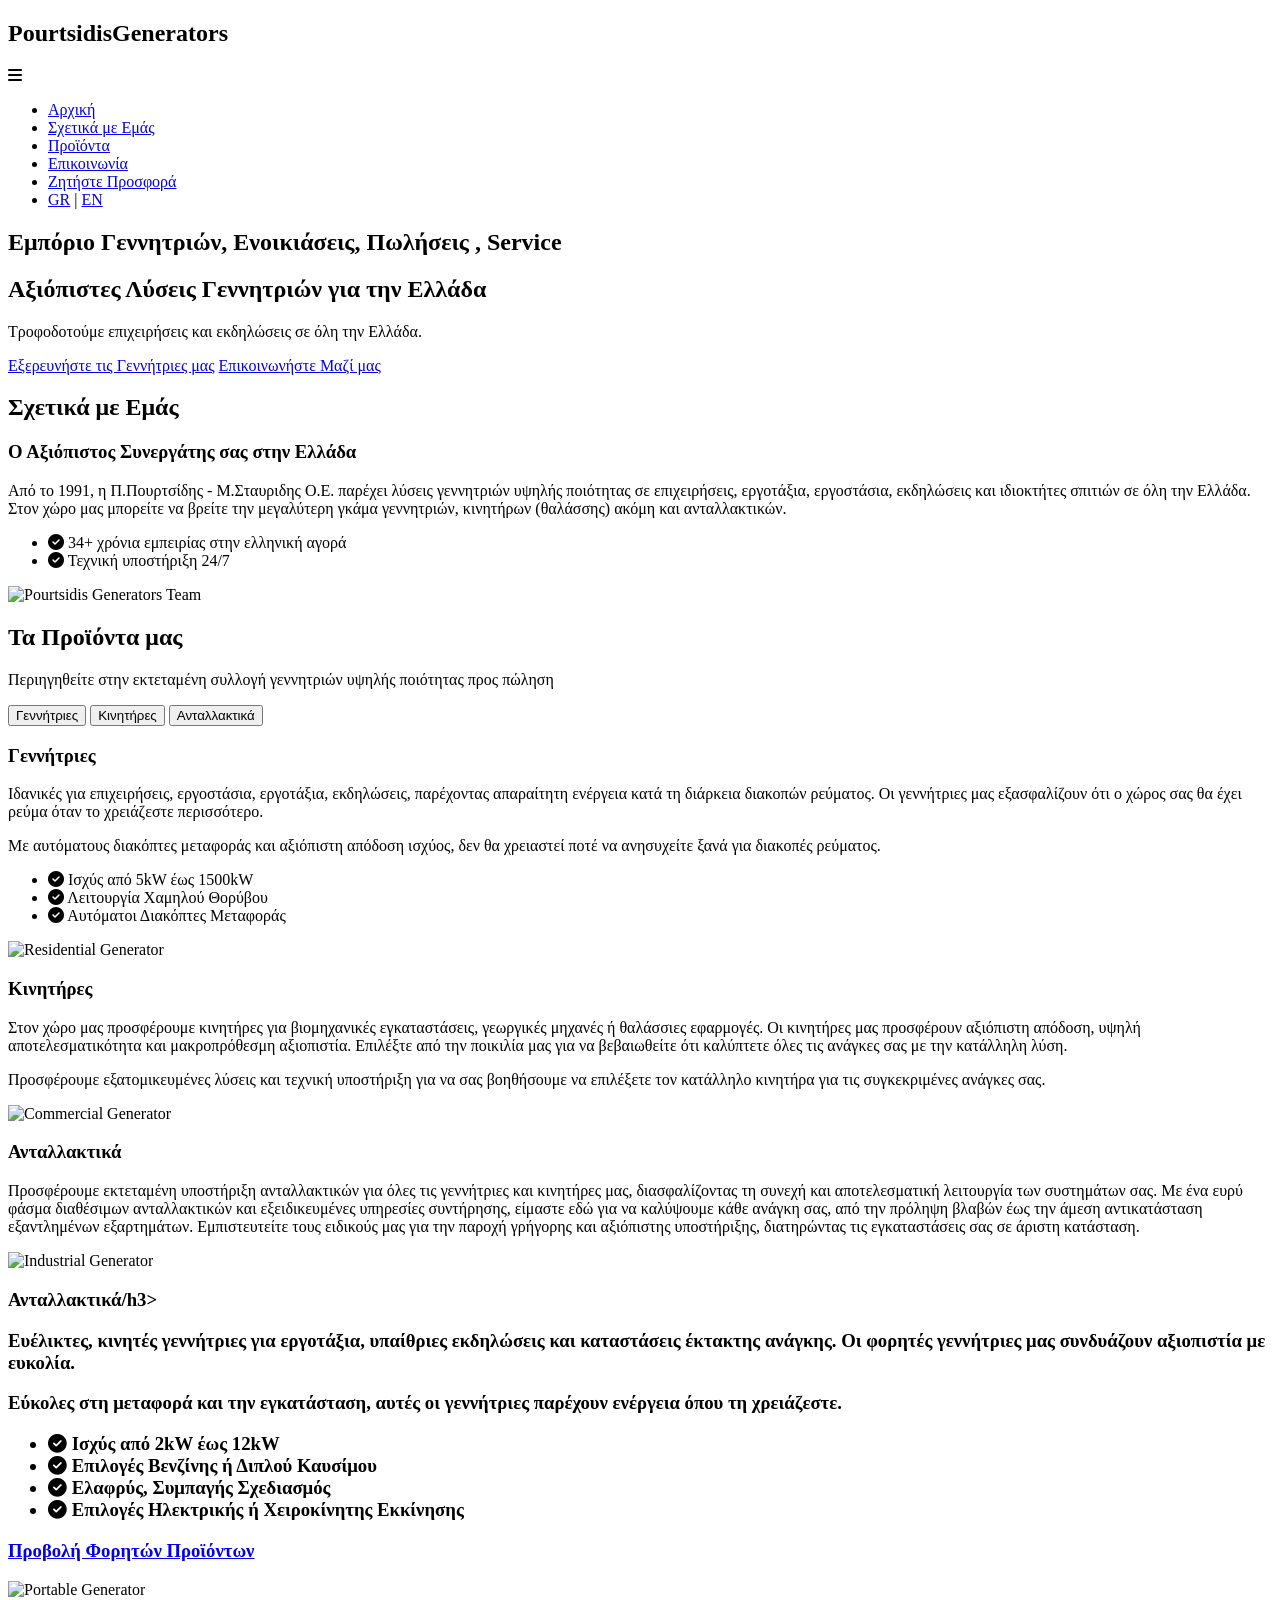
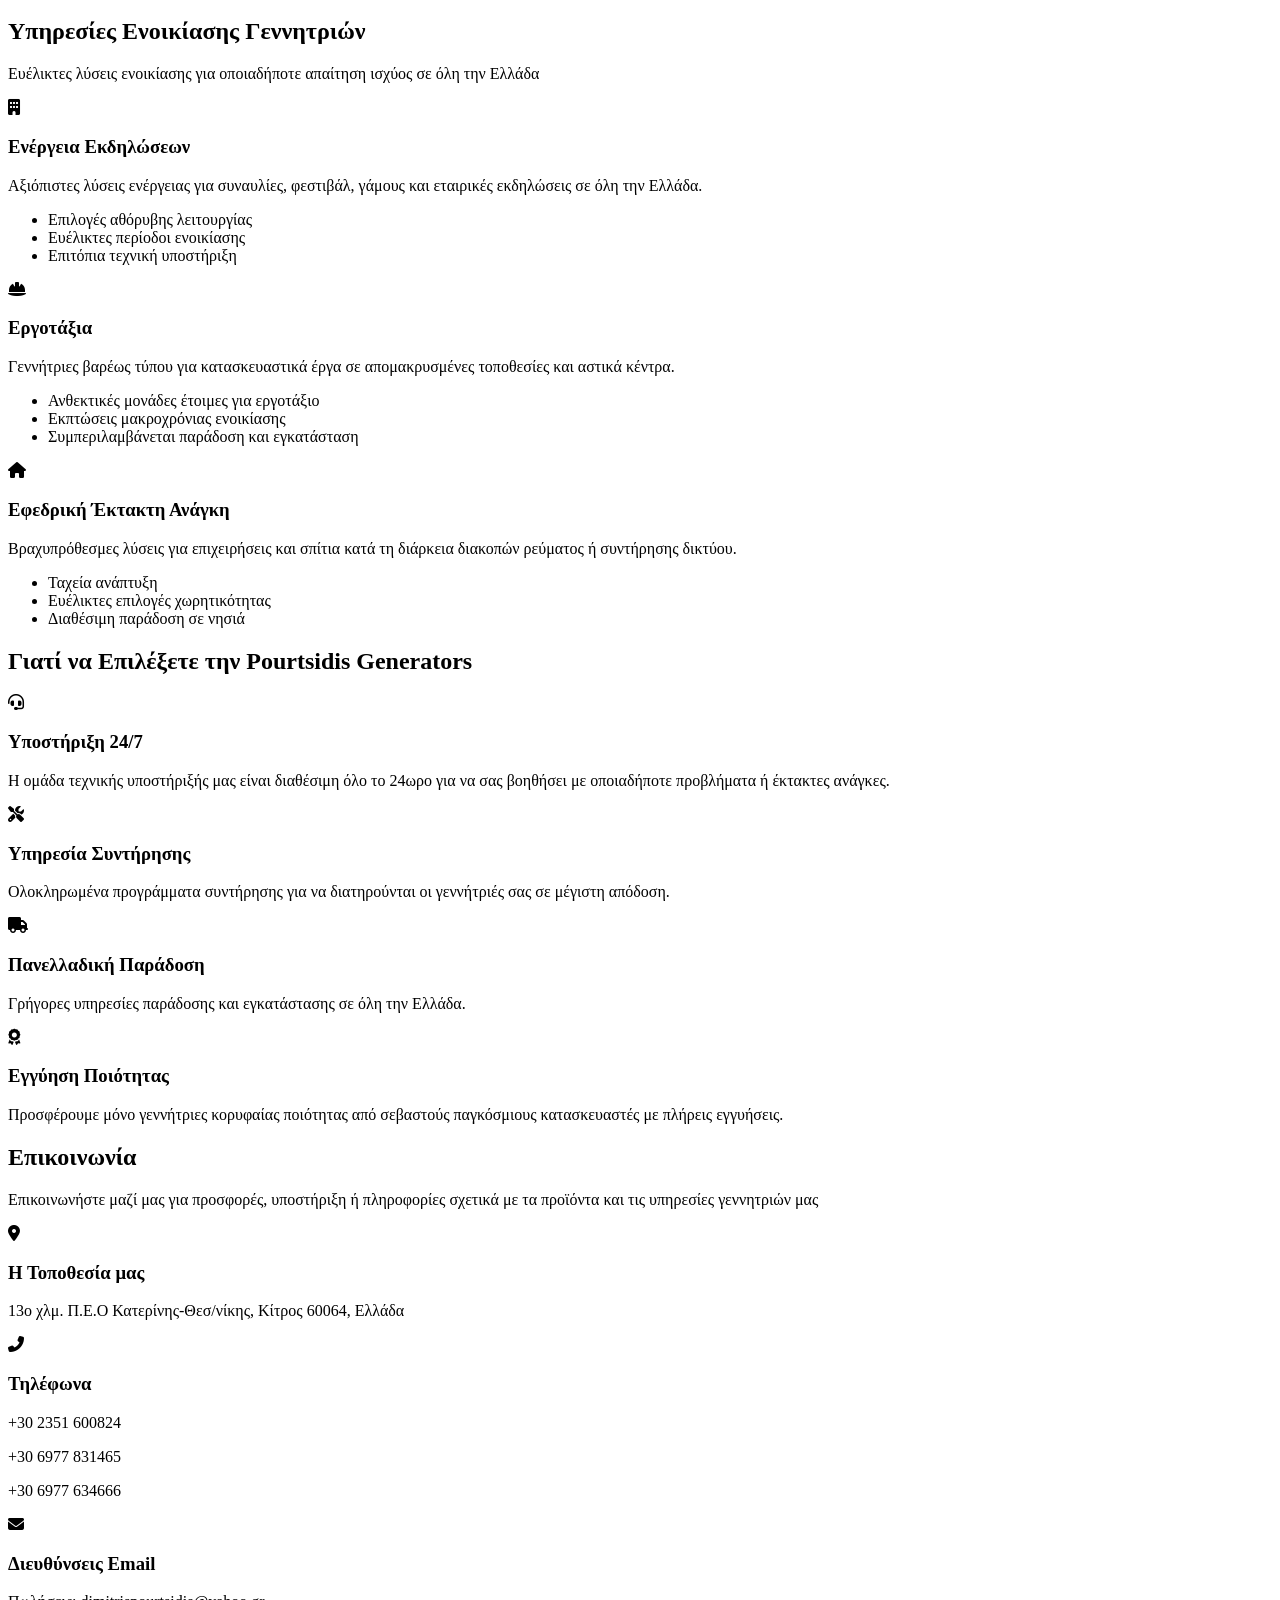
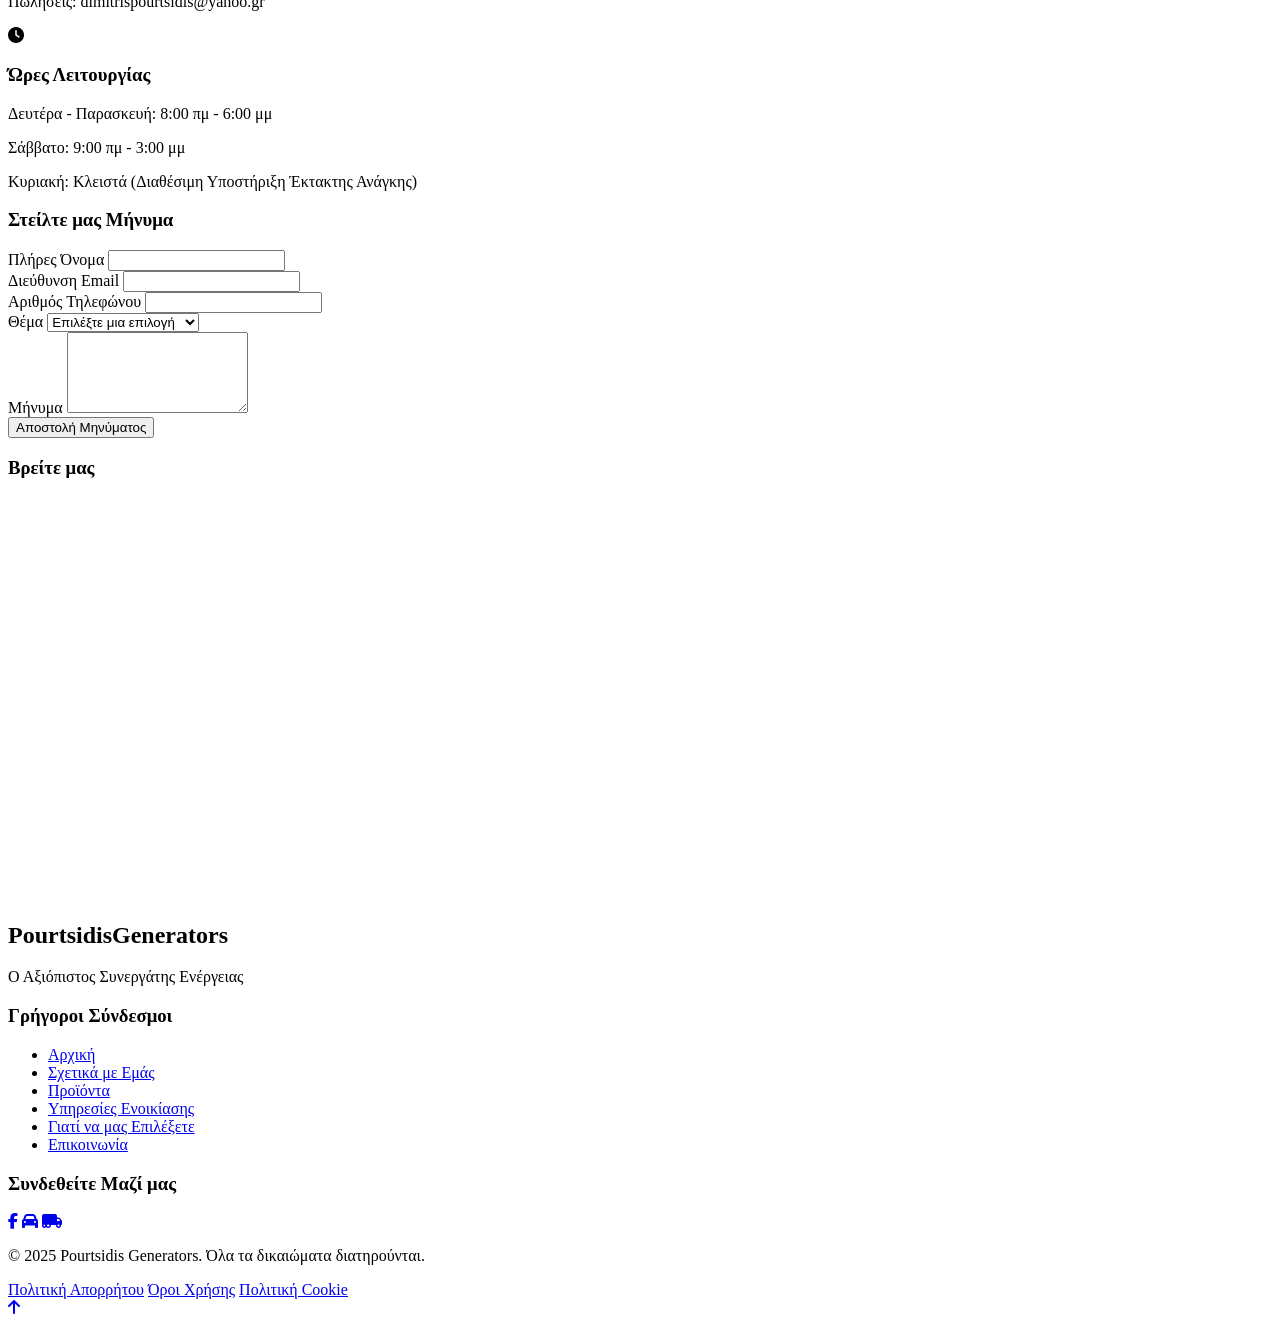
==== index.html @ 0f0b3765 "Removed "Κινηματογράφος & Παραγωγή" service section" ====
<!DOCTYPE html>
<html lang="el">
<head>
    <meta charset="UTF-8">
    <meta name="viewport" content="width=device-width, initial-scale=1.0">
    <title>Pourtsidis Generators - Πώληση & Ενοικίαση Γεννητριών</title>
    <link rel="stylesheet" href="styles.css">
    <link rel="stylesheet" href="https://cdnjs.cloudflare.com/ajax/libs/font-awesome/6.4.0/css/all.min.css">
    <link rel="preconnect" href="https://fonts.googleapis.com">
    <link rel="preconnect" href="https://fonts.gstatic.com" crossorigin>
    <link href="https://fonts.googleapis.com/css2?family=Roboto:wght@300;400;500;700&display=swap" rel="stylesheet">
</head>
<body>
<!-- Navigation -->
<nav id="navbar">
    <div class="container">
        <div class="logo">
            <h1>Pourtsidis<span>Generators</span></h1>
        </div>
        <div class="nav-toggle" id="navToggle">
            <i class="fas fa-bars"></i>
        </div>
        <ul class="nav-links" id="navLinks">
            <li><a href="#home" class="nav-link">Αρχική</a></li>
            <li><a href="#about" class="nav-link">Σχετικά με Εμάς</a></li>
            <li><a href="#products" class="nav-link">Προϊόντα</a></li>
            <li><a href="#contact" class="nav-link">Επικοινωνία</a></li>
            <li><a href="#" class="btn-primary">Ζητήστε Προσφορά</a></li>
            <li class="language-switcher">
                <a href="index.html" class="lang-btn active">GR</a>
                <span class="lang-divider">|</span>
                <a href="index-en.html" class="lang-btn">EN</a>
            </li>
        </ul>
    </div>
</nav>

<!-- Hero Section -->
<section id="home" class="hero">
    <div class="hero-content">
        <h1>Εμπόριο Γεννητριών, Ενοικιάσεις, Πωλήσεις , Service</h1>
        <h2>Αξιόπιστες Λύσεις Γεννητριών για την Ελλάδα</h2>
        <p>Τροφοδοτούμε επιχειρήσεις και εκδηλώσεις σε όλη την Ελλάδα.</p>
        <div class="hero-buttons">
            <a href="#products" class="btn-primary">Εξερευνήστε τις Γεννήτριες μας</a>
            <a href="#contact" class="btn-secondary">Επικοινωνήστε Μαζί μας</a>
        </div>
    </div>
</section>

<!-- About Us Section -->
<section id="about" class="about">
    <div class="container">
        <div class="section-header">
            <h2>Σχετικά με Εμάς</h2>
            <div class="underline"></div>
        </div>
        <div class="about-content">
            <div class="about-text">
                <h3>Ο Αξιόπιστος Συνεργάτης σας στην Ελλάδα</h3>
                <p>Από το 1991, η Π.Πουρτσίδης - Μ.Σταυριδης Ο.Ε. παρέχει λύσεις γεννητριών υψηλής ποιότητας σε επιχειρήσεις, εργοτάξια, εργοστάσια, εκδηλώσεις και ιδιοκτήτες σπιτιών σε όλη την Ελλάδα. Στον χώρο μας μπορείτε να βρείτε την μεγαλύτερη γκάμα γεννητριών, κινητήρων (θαλάσσης) ακόμη και ανταλλακτικών.</p>
                <ul class="about-highlights">
                    <li><i class="fas fa-check-circle"></i> <span>34+ χρόνια εμπειρίας στην ελληνική αγορά</span></li>
                    <li><i class="fas fa-check-circle"></i> <span>Τεχνική υποστήριξη 24/7</span></li>
                </ul>
            </div>
            <div class="about-image">
                <img src="images/AboutUs.jpg" alt="Pourtsidis Generators Team">
            </div>
        </div>
    </div>
</section>

<!-- Products Section -->
<section id="products" class="products">
    <div class="container">
        <div class="section-header">
            <h2>Τα Προϊόντα μας</h2>
            <div class="underline"></div>
            <p>Περιηγηθείτε στην εκτεταμένη συλλογή γεννητριών υψηλής ποιότητας προς πώληση</p>
        </div>
        <div class="product-categories">
            <div class="category-tabs">
                <button class="tab-btn active" data-category="residential">Γεννήτριες</button>
                <button class="tab-btn" data-category="commercial">Κινητήρες</button>
                <button class="tab-btn" data-category="industrial">Ανταλλακτικά</button>
            </div>

            <!-- Residential Generators -->
            <div class="product-category active" data-category="residential">
                <div class="product-content">
                    <div class="product-text">
                        <h3>Γεννήτριες</h3>
                        <p>Ιδανικές για επιχειρήσεις, εργοστάσια, εργοτάξια, εκδηλώσεις, παρέχοντας απαραίτητη ενέργεια κατά τη διάρκεια διακοπών ρεύματος. Οι γεννήτριες μας εξασφαλίζουν ότι o χώρος σας θα έχει ρεύμα όταν το χρειάζεστε περισσότερο.</p>
                        <p>Με αυτόματους διακόπτες μεταφοράς και αξιόπιστη απόδοση ισχύος, δεν θα χρειαστεί ποτέ να ανησυχείτε ξανά για διακοπές ρεύματος.</p>
                        <ul class="product-highlights">
                            <li><i class="fas fa-check-circle"></i> <span>Ισχύς από 5kW έως 1500kW</span></li>
                            <li><i class="fas fa-check-circle"></i> <span>Λειτουργία Χαμηλού Θορύβου</span></li>
                            <li><i class="fas fa-check-circle"></i> <span>Αυτόματοι Διακόπτες Μεταφοράς</span></li>
                        </ul>
                    </div>
                    <div class="product-gallery">
                        <img src="images/1.jpg" alt="Residential Generator">
                    </div>
                </div>
            </div>

            <!-- Commercial Generators -->
            <div class="product-category" data-category="commercial">
                <div class="product-content">
                    <div class="product-text">
                        <h3>Κινητήρες</h3>
                        <p>Στον χώρο μας προσφέρουμε κινητήρες για βιομηχανικές εγκαταστάσεις, γεωργικές μηχανές ή θαλάσσιες εφαρμογές. Οι κινητήρες μας προσφέρουν αξιόπιστη απόδοση, υψηλή αποτελεσματικότητα και μακροπρόθεσμη αξιοπιστία. Επιλέξτε από την ποικιλία μας για να βεβαιωθείτε ότι καλύπτετε όλες τις ανάγκες σας με την κατάλληλη λύση.</p>
                        <p>Προσφέρουμε εξατομικευμένες λύσεις και τεχνική υποστήριξη για να σας βοηθήσουμε να επιλέξετε τον κατάλληλο κινητήρα για τις συγκεκριμένες ανάγκες σας.</p>
                    </div>
                    <div class="product-gallery">
                        <img src="images/2.jpg" alt="Commercial Generator">
                    </div>
                </div>
            </div>

            <!-- Industrial Generators -->
            <div class="product-category" data-category="industrial">
                <div class="product-content">
                    <div class="product-text">
                        <h3>Ανταλλακτικά</h3>
                        <p>Προσφέρουμε εκτεταμένη υποστήριξη ανταλλακτικών για όλες τις γεννήτριες και κινητήρες μας, διασφαλίζοντας τη συνεχή και αποτελεσματική λειτουργία των συστημάτων σας. Με ένα ευρύ φάσμα διαθέσιμων ανταλλακτικών και εξειδικευμένες υπηρεσίες συντήρησης, είμαστε εδώ για να καλύψουμε κάθε ανάγκη σας, από την πρόληψη βλαβών έως την άμεση αντικατάσταση εξαντλημένων εξαρτημάτων. Εμπιστευτείτε τους ειδικούς μας για την παροχή γρήγορης και αξιόπιστης υποστήριξης, διατηρώντας τις εγκαταστάσεις σας σε άριστη κατάσταση.</p>
                    </div>
                    <div class="product-gallery">
                        <img src="images/4.jpg" alt="Industrial Generator">
                    </div>
                </div>
            </div>

            <!-- Portable Generators -->
            <div class="product-category" data-category="portable">
                <div class="product-content">
                    <div class="product-text">
                        <h3>Ανταλλακτικά/h3>
                        <p>Ευέλικτες, κινητές γεννήτριες για εργοτάξια, υπαίθριες εκδηλώσεις και καταστάσεις έκτακτης ανάγκης. Οι φορητές γεννήτριες μας συνδυάζουν αξιοπιστία με ευκολία.</p>
                        <p>Εύκολες στη μεταφορά και την εγκατάσταση, αυτές οι γεννήτριες παρέχουν ενέργεια όπου τη χρειάζεστε.</p>
                        <ul class="product-highlights">
                            <li><i class="fas fa-check-circle"></i> <span>Ισχύς από 2kW έως 12kW</span></li>
                            <li><i class="fas fa-check-circle"></i> <span>Επιλογές Βενζίνης ή Διπλού Καυσίμου</span></li>
                            <li><i class="fas fa-check-circle"></i> <span>Ελαφρύς, Συμπαγής Σχεδιασμός</span></li>
                            <li><i class="fas fa-check-circle"></i> <span>Επιλογές Ηλεκτρικής ή Χειροκίνητης Εκκίνησης</span></li>
                        </ul>
                        <a href="#" class="btn-secondary">Προβολή Φορητών Προϊόντων</a>
                    </div>
                    <div class="product-gallery">
                        <img src="images/2.jpg" alt="Portable Generator">
                    </div>
                </div>
            </div>
        </div>
        <div class="view-all-products">
        </div>
    </div>
</section>

<!-- Rental Services Section -->
<section id="services" class="services">
    <div class="container">
        <div class="section-header">
            <h2>Υπηρεσίες Ενοικίασης Γεννητριών</h2>
            <div class="underline"></div>
            <p>Ευέλικτες λύσεις ενοικίασης για οποιαδήποτε απαίτηση ισχύος σε όλη την Ελλάδα</p>
        </div>
        <div class="services-grid">
            <div class="service-card">
                <div class="service-icon">
                    <i class="fas fa-building"></i>
                </div>
                <h3>Ενέργεια Εκδηλώσεων</h3>
                <p>Αξιόπιστες λύσεις ενέργειας για συναυλίες, φεστιβάλ, γάμους και εταιρικές εκδηλώσεις σε όλη την Ελλάδα.</p>
                <ul class="service-features">
                    <li>Επιλογές αθόρυβης λειτουργίας</li>
                    <li>Ευέλικτες περίοδοι ενοικίασης</li>
                    <li>Επιτόπια τεχνική υποστήριξη</li>
                </ul>
            </div>
            <div class="service-card">
                <div class="service-icon">
                    <i class="fas fa-hard-hat"></i>
                </div>
                <h3>Εργοτάξια</h3>
                <p>Γεννήτριες βαρέως τύπου για κατασκευαστικά έργα σε απομακρυσμένες τοποθεσίες και αστικά κέντρα.</p>
                <ul class="service-features">
                    <li>Ανθεκτικές μονάδες έτοιμες για εργοτάξιο</li>
                    <li>Εκπτώσεις μακροχρόνιας ενοικίασης</li>
                    <li>Συμπεριλαμβάνεται παράδοση και εγκατάσταση</li>
                </ul>
            </div>
            <div class="service-card">
                <div class="service-icon">
                    <i class="fas fa-home"></i>
                </div>
                <h3>Εφεδρική Έκτακτη Ανάγκη</h3>
                <p>Βραχυπρόθεσμες λύσεις για επιχειρήσεις και σπίτια κατά τη διάρκεια διακοπών ρεύματος ή συντήρησης δικτύου.</p>
                <ul class="service-features">
                    <li>Ταχεία ανάπτυξη</li>
                    <li>Ευέλικτες επιλογές χωρητικότητας</li>
                    <li>Διαθέσιμη παράδοση σε νησιά</li>
                </ul>
            </div>
        </div>
    </div>
</section>

<!-- Why Choose Us Section -->
<section id="why-us" class="why-us">
    <div class="container">
        <div class="section-header">
            <h2>Γιατί να Επιλέξετε την Pourtsidis Generators</h2>
            <div class="underline"></div>
        </div>
        <div class="why-us-content">
            <div class="why-us-grid">
                <div class="why-us-card">
                    <div class="why-us-icon">
                        <i class="fas fa-headset"></i>
                    </div>
                    <h3>Υποστήριξη 24/7</h3>
                    <p>Η ομάδα τεχνικής υποστήριξής μας είναι διαθέσιμη όλο το 24ωρο για να σας βοηθήσει με οποιαδήποτε προβλήματα ή έκτακτες ανάγκες.</p>
                </div>
                <div class="why-us-card">
                    <div class="why-us-icon">
                        <i class="fas fa-tools"></i>
                    </div>
                    <h3>Υπηρεσία Συντήρησης</h3>
                    <p>Ολοκληρωμένα προγράμματα συντήρησης για να διατηρούνται οι γεννήτριές σας σε μέγιστη απόδοση.</p>
                </div>
                <div class="why-us-card">
                    <div class="why-us-icon">
                        <i class="fas fa-truck"></i>
                    </div>
                    <h3>Πανελλαδική Παράδοση</h3>
                    <p>Γρήγορες υπηρεσίες παράδοσης και εγκατάστασης σε όλη την Ελλάδα.</p>
                </div>
                <div class="why-us-card">
                    <div class="why-us-icon">
                        <i class="fas fa-award"></i>
                    </div>
                    <h3>Εγγύηση Ποιότητας</h3>
                    <p>Προσφέρουμε μόνο γεννήτριες κορυφαίας ποιότητας από σεβαστούς παγκόσμιους κατασκευαστές με πλήρεις εγγυήσεις.</p>
                </div>
            </div>
        </div>
    </div>
</section>

<!-- Contact Section -->
<section id="contact" class="contact">
    <div class="container">
        <div class="section-header">
            <h2>Επικοινωνία</h2>
            <div class="underline"></div>
            <p>Επικοινωνήστε μαζί μας για προσφορές, υποστήριξη ή πληροφορίες σχετικά με τα προϊόντα και τις υπηρεσίες γεννητριών μας</p>
        </div>
        <div class="contact-content">
            <div class="contact-info">
                <div class="info-item">
                    <i class="fas fa-map-marker-alt"></i>
                    <div>
                        <h3>Η Τοποθεσία μας</h3>
                        <p>13ο χλμ. Π.Ε.Ο Κατερίνης-Θεσ/νίκης, Κίτρος 60064, Ελλάδα</p>
                    </div>
                </div>
                <div class="info-item">
                    <i class="fas fa-phone-alt"></i>
                    <div>
                        <h3>Τηλέφωνα</h3>
                        <p>+30 2351 600824</p>
                        <p>+30 6977 831465</p>
                        <p>+30 6977 634666</p>
                    </div>
                </div>
                <div class="info-item">
                    <i class="fas fa-envelope"></i>
                    <div>
                        <h3>Διευθύνσεις Email</h3>
                        <p>Πωλήσεις: dimitrispourtsidis@yahoo.gr</p>
                    </div>
                </div>
                <div class="info-item">
                    <i class="fas fa-clock"></i>
                    <div>
                        <h3>Ώρες Λειτουργίας</h3>
                        <p>Δευτέρα - Παρασκευή: 8:00 πμ - 6:00 μμ</p>
                        <p>Σάββατο: 9:00 πμ - 3:00 μμ</p>
                        <p>Κυριακή: Κλειστά (Διαθέσιμη Υποστήριξη Έκτακτης Ανάγκης)</p>
                    </div>
                </div>
            </div>
            <div class="contact-form">
                <h3>Στείλτε μας Μήνυμα</h3>
                <form id="contactForm">
                    <div class="form-group">
                        <label for="name">Πλήρες Όνομα</label>
                        <input type="text" id="name" name="name" required>
                    </div>
                    <div class="form-group">
                        <label for="email">Διεύθυνση Email</label>
                        <input type="email" id="email" name="email" required>
                    </div>
                    <div class="form-group">
                        <label for="phone">Αριθμός Τηλεφώνου</label>
                        <input type="tel" id="phone" name="phone">
                    </div>
                    <div class="form-group">
                        <label for="subject">Θέμα</label>
                        <select id="subject" name="subject" required>
                            <option value="">Επιλέξτε μια επιλογή</option>
                            <option value="Sales Inquiry">Πωλήσεις Γεννητριών</option>
                            <option value="Rental Inquiry">Ενοικίαση Γεννητριών</option>
                            <option value="Technical Support">Τεχνική Υποστήριξη</option>
                            <option value="Other">Άλλο</option>
                        </select>
                    </div>
                    <div class="form-group">
                        <label for="message">Μήνυμα</label>
                        <textarea id="message" name="message" rows="5" required></textarea>
                    </div>
                    <button type="submit" class="btn-primary">Αποστολή Μηνύματος</button>
                </form>
            </div>
        </div>
        <div class="map-container">
            <h3>Βρείτε μας</h3>
            <div class="map">
                <iframe
                        src="https://www.google.com/maps/embed?pb=!1m18!1m12!1m3!1d3018.1839848947604!2d22.593811676564746!3d40.35409267144394!2m3!1f0!2f0!3f0!3m2!1i1024!2i768!4f13.1!3m3!1m2!1s0x1357fd7f6241a193%3A0x4d22880c0f6e27f7!2z16DOn9Cf0KXQoNKE0KPQhtCU0JfQoy3QodCi0JDQktCg0JjQlNCT0KMg0J4u0JUu!5e0!3m2!1sen!2sgr!4v1712334350147!5m2!1sen!2sgr"
                        width="100%"
                        height="400"
                        style="border:0;"
                        allowfullscreen=""
                        loading="lazy"
                        referrerpolicy="no-referrer-when-downgrade">
                </iframe>
            </div>
        </div>
    </div>
</section>

<!-- Footer -->
<footer class="footer">
    <div class="container">
        <div class="footer-content">
            <div class="footer-logo">
                <h2>Pourtsidis<span>Generators</span></h2>
                <p>Ο Αξιόπιστος Συνεργάτης Ενέργειας</p>
            </div>
            <div class="footer-links">
                <div class="footer-column">
                    <h3>Γρήγοροι Σύνδεσμοι</h3>
                    <ul>
                        <li><a href="#home">Αρχική</a></li>
                        <li><a href="#about">Σχετικά με Εμάς</a></li>
                        <li><a href="#products">Προϊόντα</a></li>
                        <li><a href="#services">Υπηρεσίες Ενοικίασης</a></li>
                        <li><a href="#why-us">Γιατί να μας Επιλέξετε</a></li>
                        <li><a href="#contact">Επικοινωνία</a></li>
                    </ul>
                </div>
            </div>
            <div class="footer-social">
                <h3>Συνδεθείτε Μαζί μας</h3>
                <div class="social-icons">
                    <a href="https://www.facebook.com/p/Pourtsidis-Stavridis-OE-100023827399846/" aria-label="Facebook"><i class="fab fa-facebook-f"></i></a>
                    <a href="https://pourtsidis.car.gr/builders/" aria-label="Car.gr"><i class="fas fa-car"></i></a>
                    <a href="https://www.mascus.gr/p-pourtsidis-m-stavridis-o-e/b9107036,1,relevance,searchdealer.html" aria-label="Mascus.gr"><i class="fas fa-truck-moving"></i></a>
                </div>
            </div>
        </div>
        <div class="footer-bottom">
            <p>&copy; 2025 Pourtsidis Generators. Όλα τα δικαιώματα διατηρούνται.</p>
            <div class="footer-legal">
                <a href="#">Πολιτική Απορρήτου</a>
                <a href="#">Όροι Χρήσης</a>
                <a href="#">Πολιτική Cookie</a>
            </div>
        </div>
    </div>
</footer>

<a href="#home" class="scroll-to-top" id="scrollToTop">
    <i class="fas fa-arrow-up"></i>
</a>

<script src="script.js"></script>
</body>
</html>
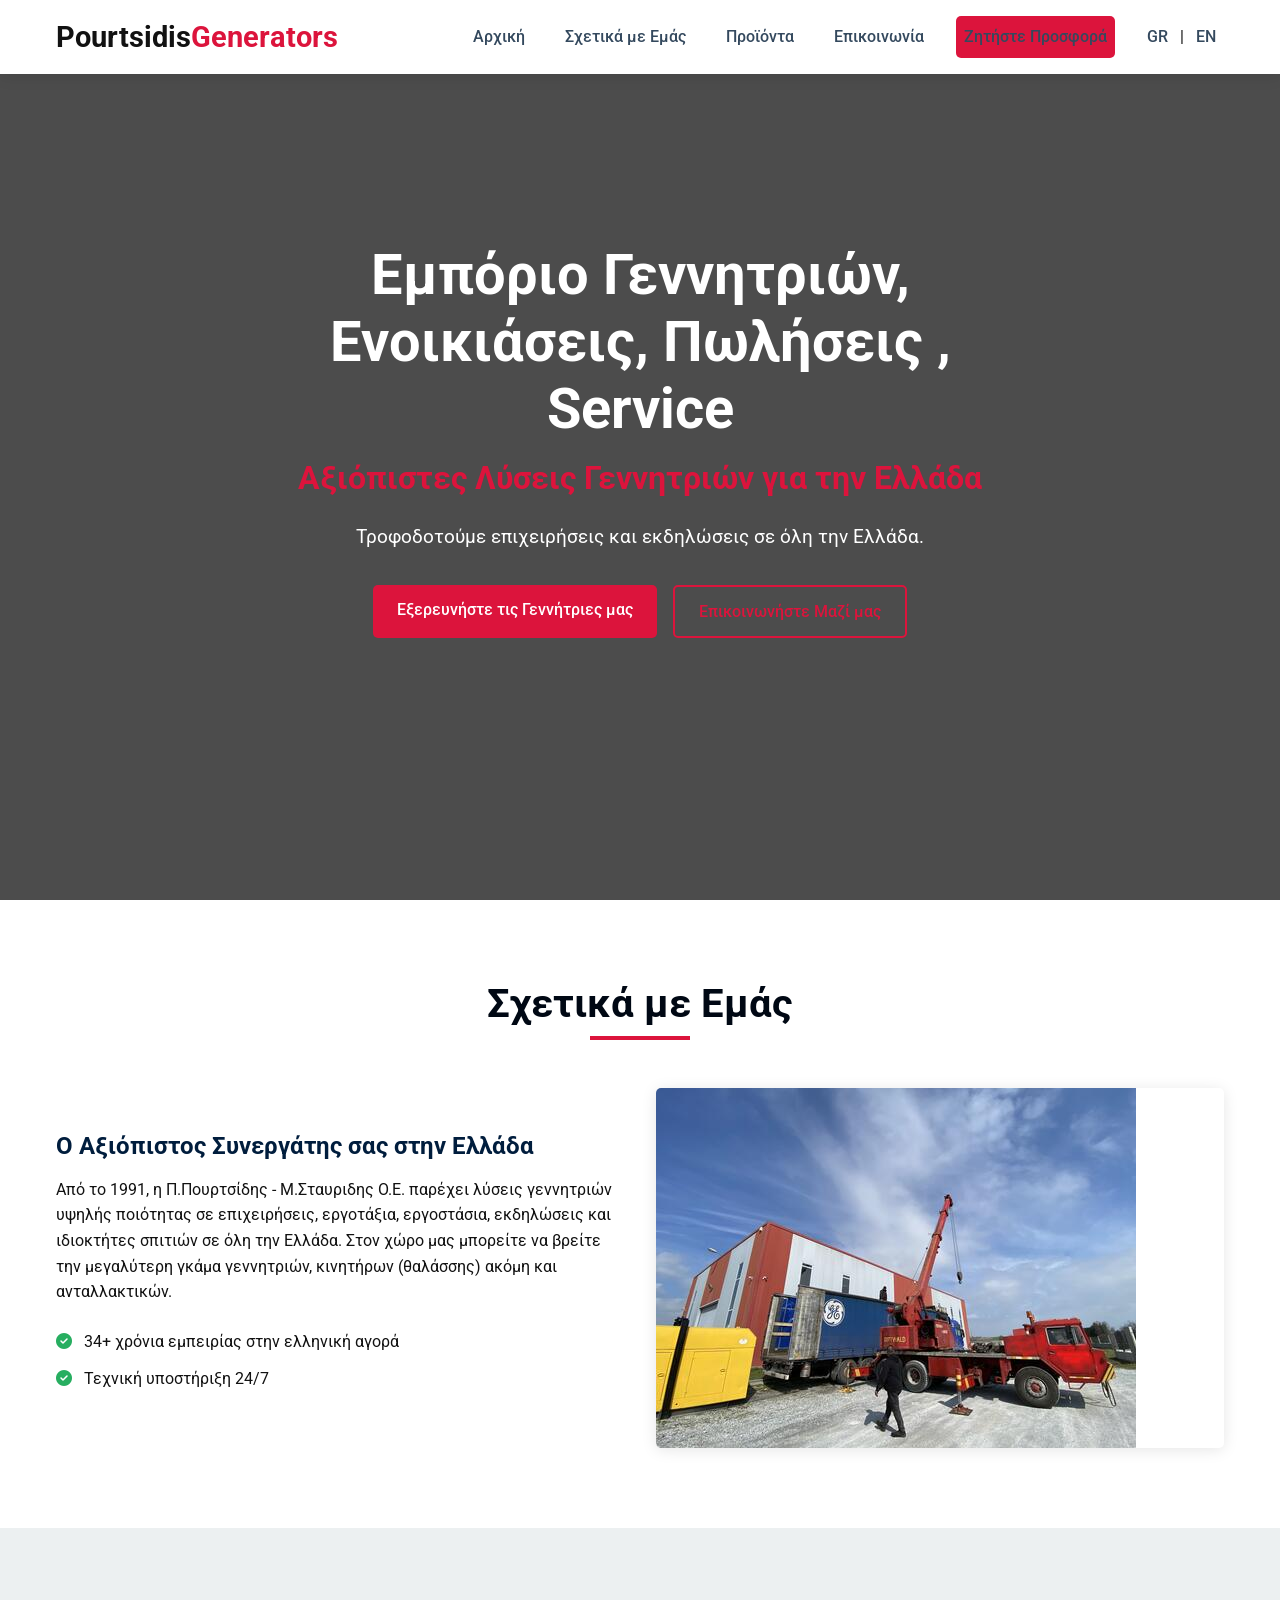
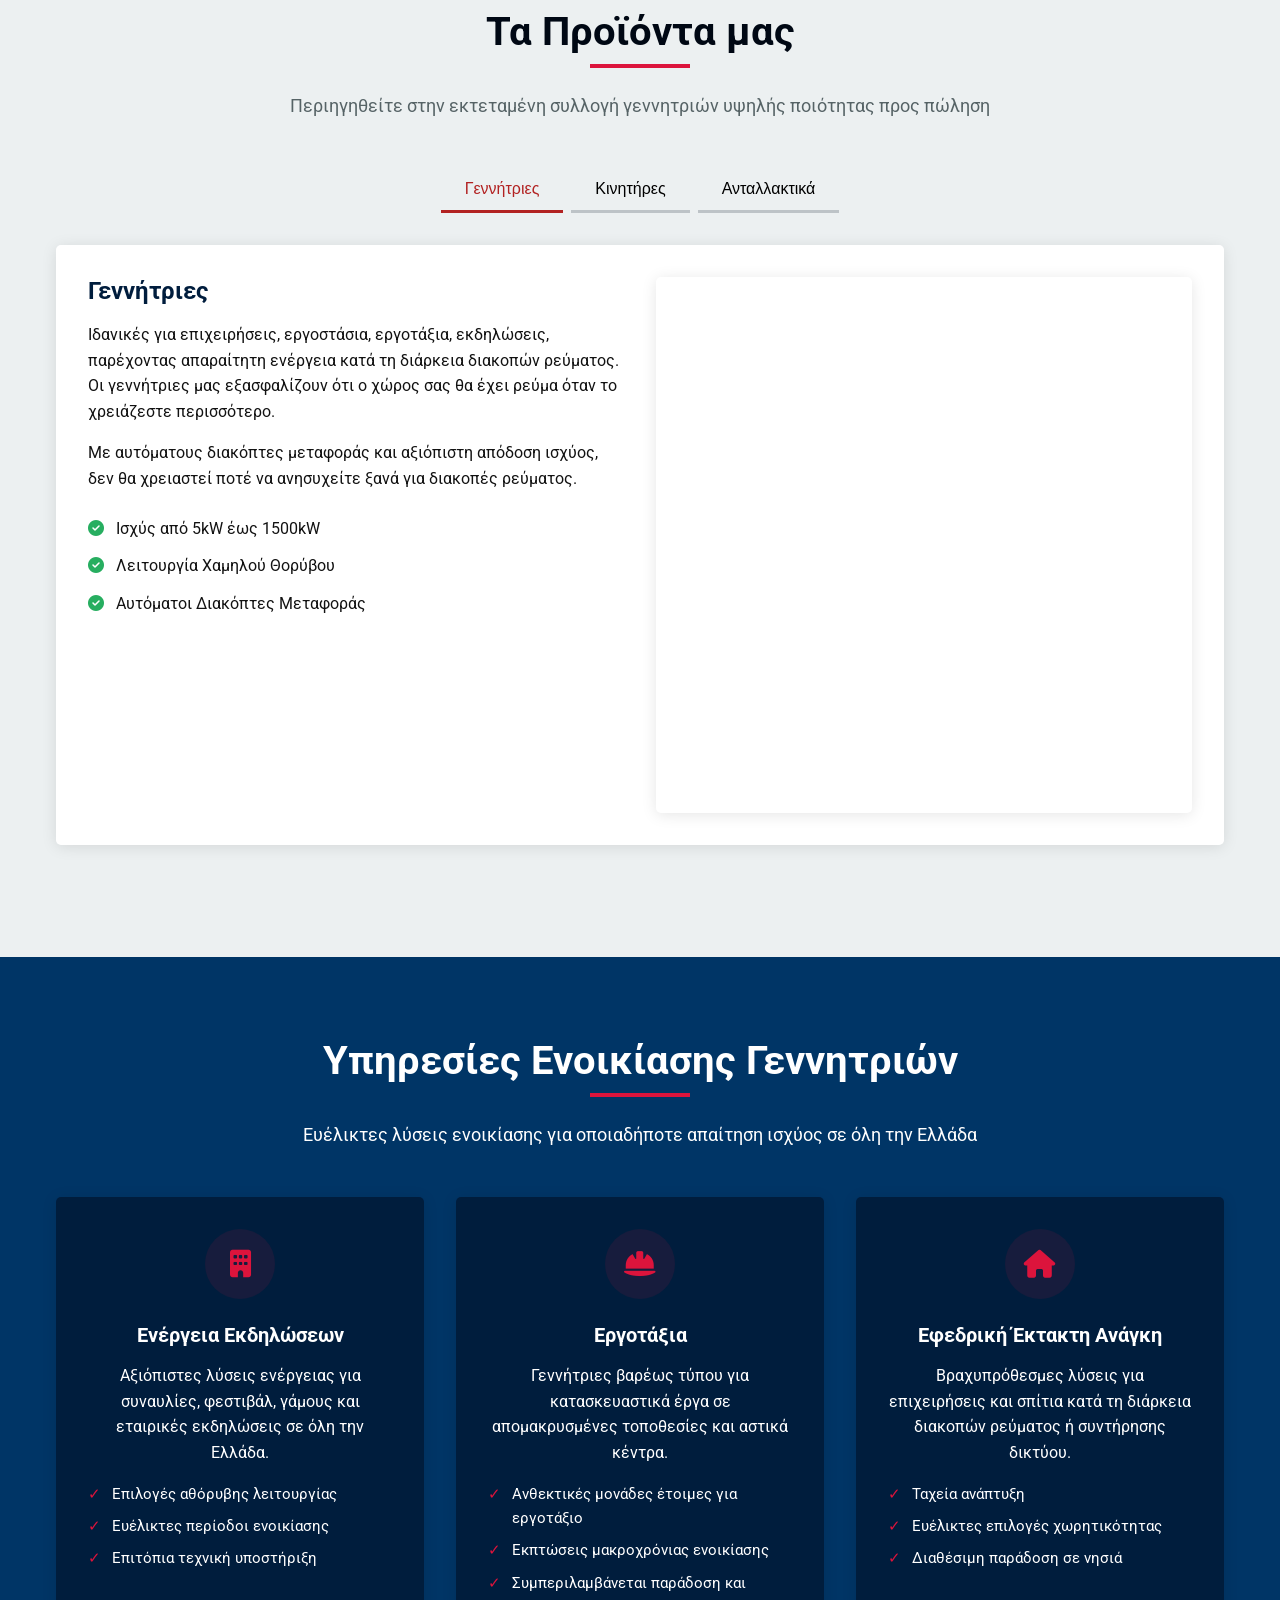
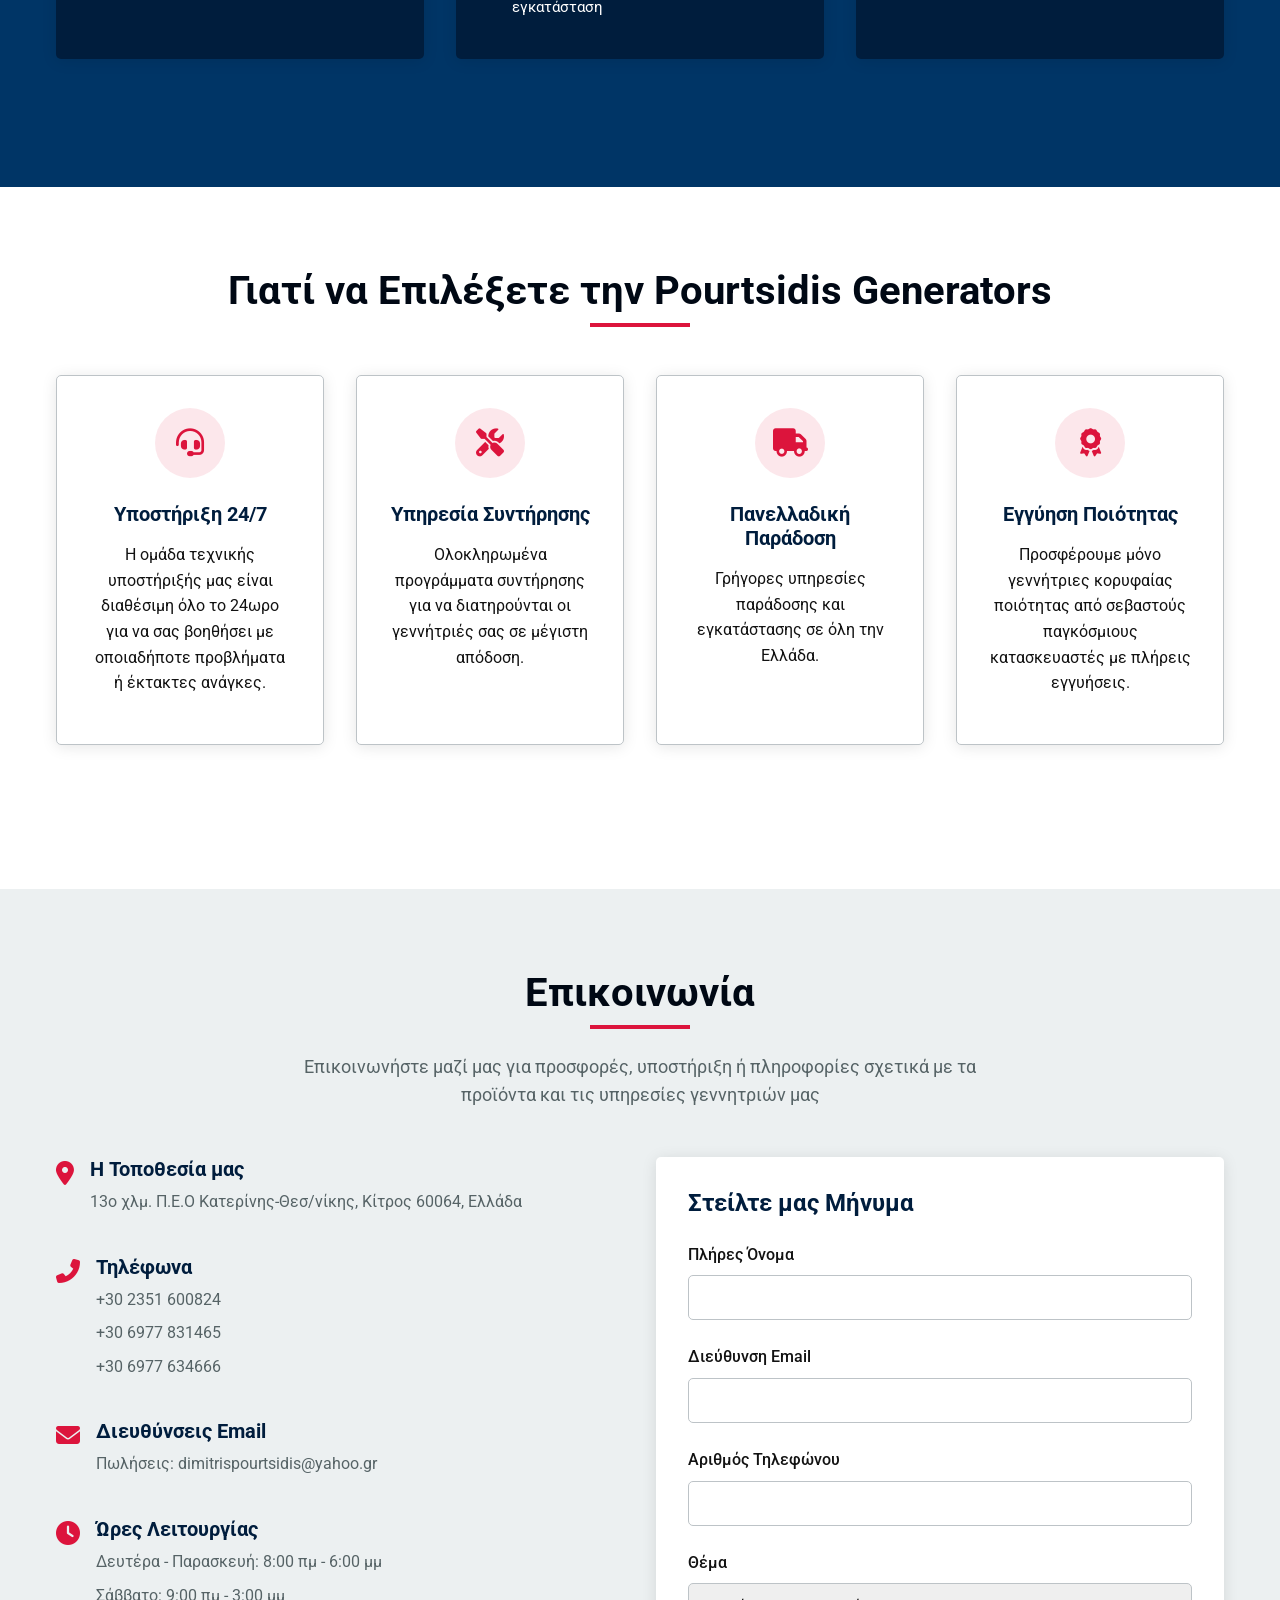
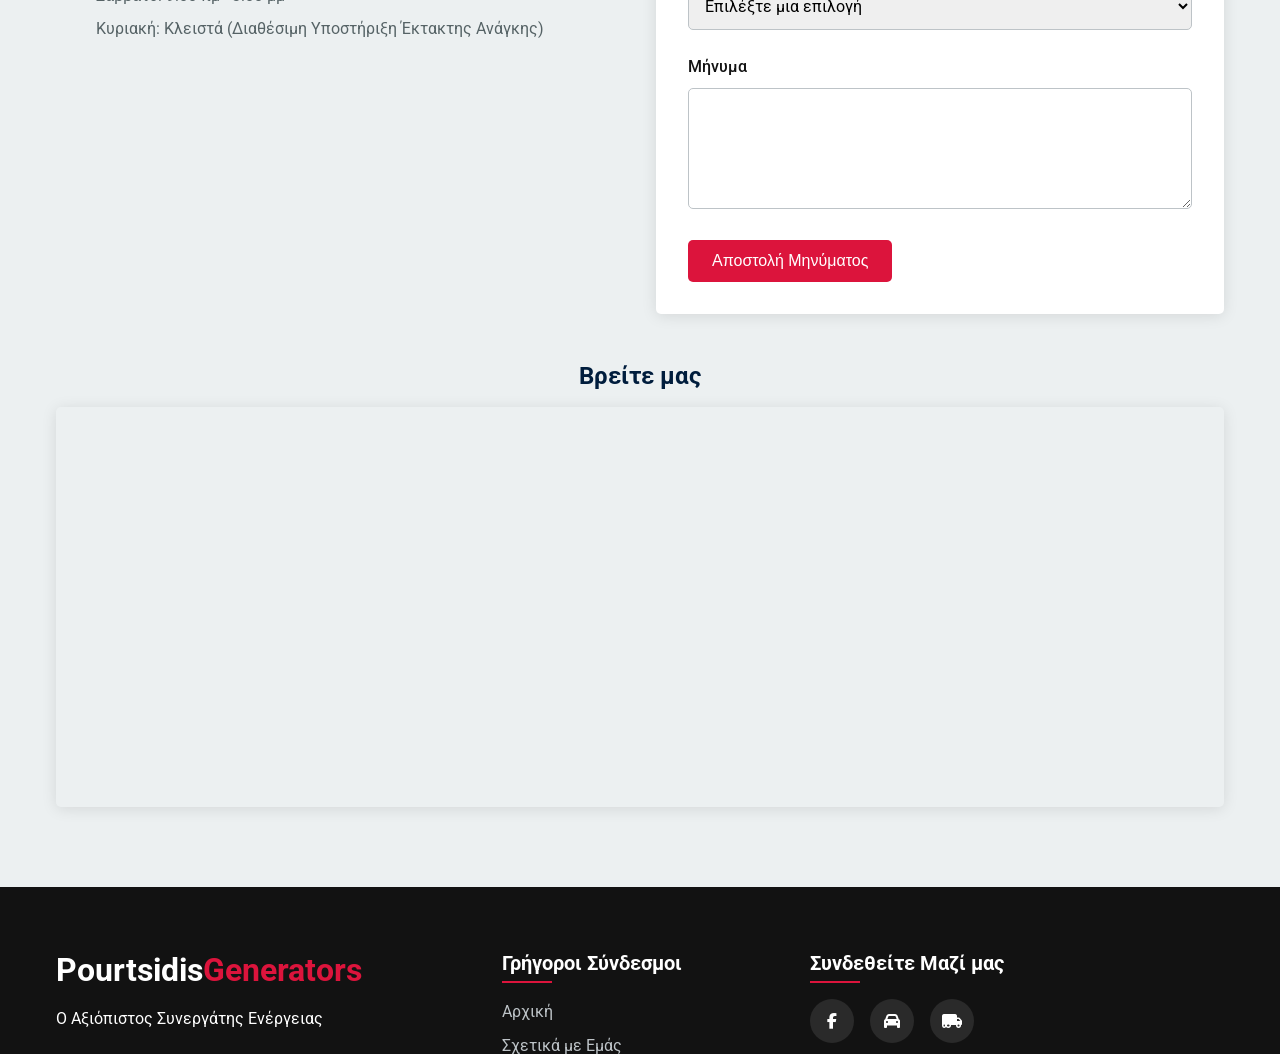
==== commit e917e940: "feat(perf/a11y/ux): improve static site accessibility and image loading" ====
--- a/index.html
+++ b/index.html
@@ -3,24 +3,34 @@
 <head>
     <meta charset="UTF-8">
     <meta name="viewport" content="width=device-width, initial-scale=1.0">
-    <title>Pourtsidis Generators - Πώληση & Ενοικίαση Γεννητριών</title>
-    <link rel="stylesheet" href="styles.css">
-    <link rel="stylesheet" href="https://cdnjs.cloudflare.com/ajax/libs/font-awesome/6.4.0/css/all.min.css">
+    <title>Pourtsidis Generators - Πώληση &amp; Ενοικίαση Γεννητριών</title>
+    <link rel="dns-prefetch" href="//cdnjs.cloudflare.com">
+    <link rel="dns-prefetch" href="//fonts.gstatic.com">
+    <link rel="dns-prefetch" href="//maps.googleapis.com">
     <link rel="preconnect" href="https://fonts.googleapis.com">
     <link rel="preconnect" href="https://fonts.gstatic.com" crossorigin>
-    <link href="https://fonts.googleapis.com/css2?family=Roboto:wght@300;400;500;700&display=swap" rel="stylesheet">
+    <link rel="preload" href="images/banner-mobile.jpg" as="image" type="image/jpeg" media="(max-width: 768px)" fetchpriority="high">
+    <link rel="preload" href="images/banner.jpg" as="image" type="image/jpeg" media="(min-width: 769px)" fetchpriority="high">
+    <link rel="icon" type="image/x-icon" href="/favicon.ico">
+    <link rel="icon" type="image/svg+xml" href="favicon.svg">
+    <link rel="stylesheet" href="styles.css">
+    <link rel="preload" href="https://cdnjs.cloudflare.com/ajax/libs/font-awesome/6.4.0/css/all.min.css" as="style" onload="this.onload=null;this.rel='stylesheet'">
+    <noscript><link rel="stylesheet" href="https://cdnjs.cloudflare.com/ajax/libs/font-awesome/6.4.0/css/all.min.css"></noscript>
+    <link rel="preload" href="https://fonts.googleapis.com/css2?family=Roboto:wght@300;400;500;700&amp;display=swap" as="style" onload="this.onload=null;this.rel='stylesheet'">
+    <noscript><link href="https://fonts.googleapis.com/css2?family=Roboto:wght@300;400;500;700&amp;display=swap" rel="stylesheet"></noscript>
 </head>
 <body>
+<a href="#main-content" class="skip-link">Skip to main content</a>
 <!-- Navigation -->
 <nav id="navbar">
     <div class="container">
         <div class="logo">
             <h1>Pourtsidis<span>Generators</span></h1>
         </div>
-        <div class="nav-toggle" id="navToggle">
-            <i class="fas fa-bars"></i>
-        </div>
-        <ul class="nav-links" id="navLinks">
+        <button class="nav-toggle" id="navToggle" type="button" aria-label="Toggle navigation" aria-controls="nav-menu" aria-expanded="false">
+            <i class="fas fa-bars" aria-hidden="true"></i>
+        </button>
+        <ul class="nav-links" id="nav-menu">
             <li><a href="#home" class="nav-link">Αρχική</a></li>
             <li><a href="#about" class="nav-link">Σχετικά με Εμάς</a></li>
             <li><a href="#products" class="nav-link">Προϊόντα</a></li>
@@ -28,13 +38,14 @@
             <li><a href="#" class="btn-primary">Ζητήστε Προσφορά</a></li>
             <li class="language-switcher">
                 <a href="index.html" class="lang-btn active">GR</a>
-                <span class="lang-divider">|</span>
+                <span class="lang-divider" aria-hidden="true">|</span>
                 <a href="index-en.html" class="lang-btn">EN</a>
             </li>
         </ul>
     </div>
 </nav>
 
+<main id="main-content">
 <!-- Hero Section -->
 <section id="home" class="hero">
     <div class="hero-content">
@@ -65,7 +76,12 @@
                 </ul>
             </div>
             <div class="about-image">
-                <img src="images/AboutUs.jpg" alt="Pourtsidis Generators Team">
+                <img
+                        src="images/AboutUs.jpg"
+                        srcset="images/AboutUs-small.jpg 480w, images/AboutUs-medium.jpg 960w, images/AboutUs.jpg 1920w"
+                        sizes="(max-width: 480px) 480px, (max-width: 960px) 960px, 1920px"
+                        alt="Pourtsidis Generators Team"
+                        loading="lazy">
             </div>
         </div>
     </div>
@@ -100,7 +116,12 @@
                         </ul>
                     </div>
                     <div class="product-gallery">
-                        <img src="images/1.jpg" alt="Residential Generator">
+                        <img
+                                src="images/1.jpg"
+                                srcset="images/1-small.jpg 480w, images/1-medium.jpg 960w, images/1.jpg 1920w"
+                                sizes="(max-width: 480px) 480px, (max-width: 960px) 960px, 1920px"
+                                alt="Residential Generator"
+                                loading="lazy">
                     </div>
                 </div>
             </div>
@@ -114,7 +135,12 @@
                         <p>Προσφέρουμε εξατομικευμένες λύσεις και τεχνική υποστήριξη για να σας βοηθήσουμε να επιλέξετε τον κατάλληλο κινητήρα για τις συγκεκριμένες ανάγκες σας.</p>
                     </div>
                     <div class="product-gallery">
-                        <img src="images/2.jpg" alt="Commercial Generator">
+                        <img
+                                src="images/2.jpg"
+                                srcset="images/2-small.jpg 480w, images/2-medium.jpg 960w, images/2.jpg 1920w"
+                                sizes="(max-width: 480px) 480px, (max-width: 960px) 960px, 1920px"
+                                alt="Commercial Generator"
+                                loading="lazy">
                     </div>
                 </div>
             </div>
@@ -127,7 +153,12 @@
                         <p>Προσφέρουμε εκτεταμένη υποστήριξη ανταλλακτικών για όλες τις γεννήτριες και κινητήρες μας, διασφαλίζοντας τη συνεχή και αποτελεσματική λειτουργία των συστημάτων σας. Με ένα ευρύ φάσμα διαθέσιμων ανταλλακτικών και εξειδικευμένες υπηρεσίες συντήρησης, είμαστε εδώ για να καλύψουμε κάθε ανάγκη σας, από την πρόληψη βλαβών έως την άμεση αντικατάσταση εξαντλημένων εξαρτημάτων. Εμπιστευτείτε τους ειδικούς μας για την παροχή γρήγορης και αξιόπιστης υποστήριξης, διατηρώντας τις εγκαταστάσεις σας σε άριστη κατάσταση.</p>
                     </div>
                     <div class="product-gallery">
-                        <img src="images/4.jpg" alt="Industrial Generator">
+                        <img
+                                src="images/4.jpg"
+                                srcset="images/4-small.jpg 480w, images/4-medium.jpg 960w, images/4.jpg 1920w"
+                                sizes="(max-width: 480px) 480px, (max-width: 960px) 960px, 1920px"
+                                alt="Industrial Generator"
+                                loading="lazy">
                     </div>
                 </div>
             </div>
@@ -136,7 +167,7 @@
             <div class="product-category" data-category="portable">
                 <div class="product-content">
                     <div class="product-text">
-                        <h3>Ανταλλακτικά/h3>
+                        <h3>Ανταλλακτικά</h3>
                         <p>Ευέλικτες, κινητές γεννήτριες για εργοτάξια, υπαίθριες εκδηλώσεις και καταστάσεις έκτακτης ανάγκης. Οι φορητές γεννήτριες μας συνδυάζουν αξιοπιστία με ευκολία.</p>
                         <p>Εύκολες στη μεταφορά και την εγκατάσταση, αυτές οι γεννήτριες παρέχουν ενέργεια όπου τη χρειάζεστε.</p>
                         <ul class="product-highlights">
@@ -148,7 +179,12 @@
                         <a href="#" class="btn-secondary">Προβολή Φορητών Προϊόντων</a>
                     </div>
                     <div class="product-gallery">
-                        <img src="images/2.jpg" alt="Portable Generator">
+                        <img
+                                src="images/2.jpg"
+                                srcset="images/2-small.jpg 480w, images/2-medium.jpg 960w, images/2.jpg 1920w"
+                                sizes="(max-width: 480px) 480px, (max-width: 960px) 960px, 1920px"
+                                alt="Portable Generator"
+                                loading="lazy">
                     </div>
                 </div>
             </div>
@@ -297,20 +333,20 @@
                 <form id="contactForm">
                     <div class="form-group">
                         <label for="name">Πλήρες Όνομα</label>
-                        <input type="text" id="name" name="name" required>
+                        <input type="text" id="name" name="name" autocomplete="name" aria-required="true" required>
                     </div>
                     <div class="form-group">
                         <label for="email">Διεύθυνση Email</label>
-                        <input type="email" id="email" name="email" required>
+                        <input type="email" id="email" name="email" autocomplete="email" aria-required="true" required>
                     </div>
                     <div class="form-group">
                         <label for="phone">Αριθμός Τηλεφώνου</label>
-                        <input type="tel" id="phone" name="phone">
+                        <input type="tel" id="phone" name="phone" autocomplete="tel">
                     </div>
                     <div class="form-group">
                         <label for="subject">Θέμα</label>
-                        <select id="subject" name="subject" required>
-                            <option value="">Επιλέξτε μια επιλογή</option>
+                        <select id="subject" name="subject" aria-required="true" required>
+                            <option value="" disabled selected>Επιλέξτε μια επιλογή</option>
                             <option value="Sales Inquiry">Πωλήσεις Γεννητριών</option>
                             <option value="Rental Inquiry">Ενοικίαση Γεννητριών</option>
                             <option value="Technical Support">Τεχνική Υποστήριξη</option>
@@ -319,7 +355,7 @@
                     </div>
                     <div class="form-group">
                         <label for="message">Μήνυμα</label>
-                        <textarea id="message" name="message" rows="5" required></textarea>
+                        <textarea id="message" name="message" rows="5" aria-required="true" required></textarea>
                     </div>
                     <button type="submit" class="btn-primary">Αποστολή Μηνύματος</button>
                 </form>
@@ -330,8 +366,9 @@
             <div class="map">
                 <iframe
                         src="https://www.google.com/maps/embed?pb=!1m18!1m12!1m3!1d3018.1839848947604!2d22.593811676564746!3d40.35409267144394!2m3!1f0!2f0!3f0!3m2!1i1024!2i768!4f13.1!3m3!1m2!1s0x1357fd7f6241a193%3A0x4d22880c0f6e27f7!2z16DOn9Cf0KXQoNKE0KPQhtCU0JfQoy3QodCi0JDQktCg0JjQlNCT0KMg0J4u0JUu!5e0!3m2!1sen!2sgr!4v1712334350147!5m2!1sen!2sgr"
-                        width="100%"
+                        width="600"
                         height="400"
+                        title="Χάρτης τοποθεσίας Pourtsidis Generators"
                         style="border:0;"
                         allowfullscreen=""
                         loading="lazy"
@@ -341,6 +378,7 @@
         </div>
     </div>
 </section>
+</main>
 
 <!-- Footer -->
 <footer class="footer">
@@ -383,10 +421,10 @@
     </div>
 </footer>
 
-<a href="#home" class="scroll-to-top" id="scrollToTop">
-    <i class="fas fa-arrow-up"></i>
+<a href="#home" class="scroll-to-top" id="scrollToTop" aria-label="Back to top">
+    <i class="fas fa-arrow-up" aria-hidden="true"></i>
 </a>
 
-<script src="script.js"></script>
+<script src="script.js" defer></script>
 </body>
-</html>+</html>
--- a/styles.css
+++ b/styles.css
@@ -0,0 +1,943 @@
+/* Base Styles */
+:root {
+    --primary-color: #DC143C; /* Crimson red */
+    --secondary-color: #000814; /* Navy blue (darker) */
+    --navy-blue: #001D3D; /* Navy blue (medium) */
+    --navy-light: #003566; /* Navy blue (lighter) */
+    --accent-color: #B22222; /* Darker red */
+    --dark-color: #121212; /* Near black */
+    --light-color: #ecf0f1;
+    --success-color: #27ae60;
+    --danger-color: #e74c3c;
+    --gray-dark: #34495e;
+    --gray-medium: #566366;
+    --gray-light: #bdc3c7;
+    --transition: all 0.3s ease;
+    --shadow: 0 2px 15px rgba(0, 0, 0, 0.1);
+    --border-radius: 5px;
+}
+
+* {
+    margin: 0;
+    padding: 0;
+    box-sizing: border-box;
+}
+
+html {
+    scroll-behavior: smooth;
+}
+
+body {
+    font-family: 'Roboto', sans-serif;
+    line-height: 1.6;
+    color: var(--dark-color);
+    background-color: #fff;
+}
+
+.skip-link {
+    position: absolute;
+    top: -100%;
+    left: 1rem;
+    background: var(--primary-color);
+    color: #fff;
+    padding: 0.5rem 1rem;
+    border-radius: 0 0 4px 4px;
+    font-weight: 600;
+    z-index: 9999;
+    transition: top 0.2s;
+}
+
+.skip-link:focus {
+    top: 0;
+}
+
+h1, h2, h3, h4, h5, h6 {
+    font-weight: 700;
+    line-height: 1.2;
+    margin-bottom: 1rem;
+}
+
+p {
+    margin-bottom: 1rem;
+}
+
+a {
+    text-decoration: none;
+    color: var(--dark-color);
+    transition: var(--transition);
+}
+
+ul {
+    list-style: none;
+}
+
+img {
+    max-width: 100%;
+    height: auto;
+    display: block;
+}
+
+.container {
+    width: 100%;
+    max-width: 1200px;
+    margin: 0 auto;
+    padding: 0 1rem;
+}
+
+.section-header {
+    text-align: center;
+    margin-bottom: 3rem;
+}
+
+.section-header h2 {
+    font-size: clamp(1.75rem, 4vw, 2.5rem);
+    color: var(--secondary-color);
+    margin-bottom: 0.5rem;
+}
+
+.section-header p {
+    color: var(--gray-medium);
+    font-size: clamp(1rem, 2vw, 1.1rem);
+    max-width: 700px;
+    margin: 0 auto;
+}
+
+.underline {
+    width: 100px;
+    height: 4px;
+    background-color: var(--primary-color);
+    margin: 0.5rem auto 1.5rem;
+}
+
+section {
+    padding: clamp(2rem, 8vw, 5rem) 0;
+}
+
+.btn-primary {
+    display: inline-block;
+    background-color: var(--primary-color);
+    color: white;
+    padding: clamp(0.5rem, 1.5vw, 0.75rem) clamp(1rem, 2vw, 1.5rem);
+    border-radius: var(--border-radius);
+    transition: var(--transition);
+    font-weight: 500;
+    border: none;
+    cursor: pointer;
+    font-size: clamp(0.9rem, 1.5vw, 1rem);
+}
+
+.btn-primary:hover {
+    background-color: var(--accent-color);
+    transform: translateY(-3px);
+    box-shadow: 0 4px 8px rgba(0, 0, 0, 0.2);
+}
+
+.btn-secondary {
+    display: inline-block;
+    background-color: transparent;
+    color: var(--primary-color);
+    padding: clamp(0.5rem, 1.5vw, 0.75rem) clamp(1rem, 2vw, 1.5rem);
+    border-radius: var(--border-radius);
+    transition: var(--transition);
+    font-weight: 500;
+    border: 2px solid var(--primary-color);
+    cursor: pointer;
+    font-size: clamp(0.9rem, 1.5vw, 1rem);
+}
+
+.btn-secondary:hover {
+    background-color: var(--primary-color);
+    color: white;
+    transform: translateY(-3px);
+    box-shadow: 0 4px 8px rgba(0, 0, 0, 0.2);
+}
+
+/* Navigation */
+nav {
+    background-color: white;
+    position: fixed;
+    top: 0;
+    left: 0;
+    width: 100%;
+    z-index: 1000;
+    box-shadow: var(--shadow);
+    transition: var(--transition);
+}
+
+.nav-scrolled {
+    padding: 0.5rem 0;
+    box-shadow: 0 5px 15px rgba(0, 0, 0, 0.1);
+}
+
+nav .container {
+    display: flex;
+    justify-content: space-between;
+    align-items: center;
+    padding: clamp(0.5rem, 2vw, 1rem) 1rem;
+}
+
+.logo h1 {
+    font-size: clamp(1.2rem, 3vw, 1.8rem);
+    margin-bottom: 0;
+    color: var(--dark-color);
+}
+
+.logo span {
+    color: var(--primary-color);
+}
+
+.nav-links {
+    display: flex;
+    align-items: center;
+}
+
+.nav-links li {
+    margin-left: clamp(0.5rem, 2vw, 1.5rem);
+}
+
+.nav-links a {
+    color: var(--gray-dark);
+    font-weight: 500;
+    padding: 0.5rem;
+    position: relative;
+    font-size: clamp(0.9rem, 1.5vw, 1rem);
+}
+
+.nav-links a::after {
+    content: '';
+    position: absolute;
+    width: 0;
+    height: 2px;
+    background-color: var(--primary-color);
+    bottom: 0;
+    left: 0;
+    transition: var(--transition);
+}
+
+.nav-links a:hover {
+    color: var(--primary-color);
+}
+
+.nav-links a:hover::after {
+    width: 100%;
+}
+
+.nav-toggle {
+    display: none;
+    min-width: 44px;
+    min-height: 44px;
+    padding: 0.5rem;
+    border: 0;
+    background: transparent;
+    font-size: 1.5rem;
+    line-height: 1;
+    cursor: pointer;
+    color: var(--dark-color);
+}
+
+/* Hero Section */
+.hero {
+    background-image: linear-gradient(rgba(0, 0, 0, 0.7), rgba(0, 0, 0, 0.7)), url("images/banner.jpg");
+    background-size: cover;
+    background-position: center;
+    background-repeat: no-repeat;
+    height: 100vh;
+    min-height: 600px;
+    display: flex;
+    align-items: center;
+    justify-content: center;
+    text-align: center;
+    color: white;
+    padding-top: 60px;
+}
+
+.hero-content {
+    max-width: 800px;
+    padding: 0 1rem;
+}
+
+.hero h1 {
+    font-size: clamp(1.75rem, 5vw, 3.5rem);
+    margin-bottom: 1rem;
+    animation: fadeInDown 1s ease;
+    line-height: 1.2;
+}
+
+.hero h2 {
+    font-size: clamp(1.25rem, 3vw, 2rem);
+    margin-bottom: 1.5rem;
+    color: var(--primary-color);
+    animation: fadeInDown 1s ease 0.2s;
+    animation-fill-mode: both;
+}
+
+.hero p {
+    font-size: clamp(1rem, 2vw, 1.2rem);
+    margin-bottom: 2rem;
+    animation: fadeInUp 1s ease 0.4s;
+    animation-fill-mode: both;
+}
+
+.hero-buttons {
+    display: flex;
+    justify-content: center;
+    gap: 1rem;
+    animation: fadeInUp 1s ease 0.6s;
+    animation-fill-mode: both;
+    flex-wrap: wrap;
+}
+
+/* About Section */
+.about-content {
+    display: grid;
+    grid-template-columns: repeat(auto-fit, minmax(300px, 1fr));
+    gap: 2rem;
+    align-items: center;
+}
+
+.about-text h3 {
+    color: var(--navy-blue);
+    margin-bottom: 1rem;
+    font-size: clamp(1.25rem, 2.5vw, 1.5rem);
+}
+
+.about-text p {
+    font-size: clamp(0.9rem, 1.5vw, 1rem);
+}
+
+.about-highlights {
+    margin-top: 1.5rem;
+}
+
+.about-highlights li {
+    margin-bottom: 0.75rem;
+    font-size: clamp(0.9rem, 1.5vw, 1rem);
+}
+
+.about-highlights i {
+    color: var(--success-color);
+    margin-right: 0.5rem;
+}
+
+.about-image {
+    border-radius: var(--border-radius);
+    overflow: hidden;
+    box-shadow: var(--shadow);
+}
+
+/* Products Section */
+.products {
+    background-color: var(--light-color);
+}
+
+.product-categories {
+    margin-bottom: 2rem;
+}
+
+.category-tabs {
+    display: flex;
+    justify-content: center;
+    flex-wrap: wrap;
+    margin-bottom: 2rem;
+    gap: 0.5rem;
+}
+
+.tab-btn {
+    padding: clamp(0.5rem, 1.5vw, 0.75rem) clamp(1rem, 2vw, 1.5rem);
+    background-color: transparent;
+    border: none;
+    border-bottom: 3px solid var(--gray-light);
+    font-size: clamp(0.9rem, 1.5vw, 1rem);
+    font-weight: 500;
+    cursor: pointer;
+    transition: var(--transition);
+    margin: 0;
+}
+
+.tab-btn:hover {
+    color: var(--accent-color);
+}
+
+.tab-btn.active {
+    color: var(--accent-color);
+    border-bottom-color: var(--accent-color);
+}
+
+.product-category {
+    display: none;
+}
+
+.product-category.active {
+    display: block;
+}
+
+.product-content {
+    display: grid;
+    grid-template-columns: repeat(auto-fit, minmax(300px, 1fr));
+    gap: 2rem;
+    background-color: white;
+    border-radius: var(--border-radius);
+    overflow: hidden;
+    box-shadow: var(--shadow);
+    padding: clamp(1rem, 3vw, 2rem);
+}
+
+.product-text h3 {
+    color: var(--navy-blue);
+    margin-bottom: 1rem;
+    font-size: clamp(1.25rem, 2.5vw, 1.5rem);
+}
+
+.product-text p {
+    font-size: clamp(0.9rem, 1.5vw, 1rem);
+}
+
+.product-highlights {
+    margin-top: 1.5rem;
+    margin-bottom: 1.5rem;
+}
+
+.product-highlights li {
+    margin-bottom: 0.75rem;
+    font-size: clamp(0.9rem, 1.5vw, 1rem);
+}
+
+.product-highlights i {
+    color: var(--success-color);
+    margin-right: 0.5rem;
+}
+
+.product-gallery {
+    border-radius: var(--border-radius);
+    overflow: hidden;
+    box-shadow: var(--shadow);
+    height: 100%;
+    display: flex;
+    align-items: center;
+}
+
+.product-gallery img {
+    width: 100%;
+    height: auto;
+    transition: transform 0.5s ease;
+}
+
+.animate-on-scroll {
+    --reveal-translate-y: 30px;
+    opacity: 0;
+    transform: translateY(var(--reveal-translate-y));
+    transition: opacity 0.5s ease, transform 0.5s ease;
+}
+
+.animate-on-scroll.visible {
+    --reveal-translate-y: 0;
+    opacity: 1;
+}
+
+.view-all-products {
+    text-align: center;
+    margin-top: 2rem;
+}
+
+/* Services Section */
+.services {
+    background-color: var(--navy-light);
+    color: white;
+}
+
+.services .section-header h2,
+.services .section-header p {
+    color: white;
+}
+
+.services-grid {
+    display: grid;
+    grid-template-columns: repeat(auto-fit, minmax(250px, 1fr));
+    gap: 2rem;
+    margin-bottom: 3rem;
+}
+
+.service-card {
+    background-color: var(--navy-blue);
+    padding: clamp(1rem, 3vw, 2rem);
+    border-radius: var(--border-radius);
+    box-shadow: var(--shadow);
+    text-align: center;
+    transition: var(--transition);
+    color: white;
+}
+
+.service-card:hover {
+    transform: translateY(-10px);
+}
+
+.service-icon,
+.why-us-icon {
+    width: 70px;
+    height: 70px;
+    background-color: rgba(220, 20, 60, 0.1);
+    border-radius: 50%;
+    display: flex;
+    align-items: center;
+    justify-content: center;
+    margin: 0 auto 1.5rem;
+}
+
+.service-icon i,
+.why-us-icon i {
+    font-size: 1.75rem;
+    color: var(--primary-color);
+}
+
+.service-card h3 {
+    font-size: clamp(1.1rem, 2vw, 1.25rem);
+    margin-bottom: 1rem;
+    color: white;
+}
+
+.service-card p {
+    font-size: clamp(0.9rem, 1.5vw, 1rem);
+}
+
+.service-features {
+    margin-top: 1rem;
+    text-align: left;
+}
+
+.service-features li {
+    margin-bottom: 0.5rem;
+    position: relative;
+    padding-left: 1.5rem;
+    font-size: clamp(0.85rem, 1.4vw, 0.95rem);
+}
+
+.service-features li::before {
+    content: "✓";
+    color: var(--primary-color);
+    position: absolute;
+    left: 0;
+}
+
+/* Why Choose Us Section */
+.why-us {
+    background-color: white;
+}
+
+.why-us-grid {
+    display: grid;
+    grid-template-columns: repeat(auto-fit, minmax(250px, 1fr));
+    gap: 2rem;
+    margin-bottom: 4rem;
+}
+
+.why-us-card {
+    text-align: center;
+    padding: clamp(1rem, 3vw, 2rem);
+    border-radius: var(--border-radius);
+    box-shadow: var(--shadow);
+    background-color: white;
+    transition: var(--transition);
+    border: 1px solid var(--gray-light);
+}
+
+.why-us-card:hover {
+    transform: translateY(-5px);
+    box-shadow: 0 10px 20px rgba(0, 0, 0, 0.1);
+    border-color: var(--primary-color);
+}
+
+.why-us-card h3 {
+    font-size: clamp(1.1rem, 2vw, 1.25rem);
+    margin-bottom: 1rem;
+    color: var(--navy-blue);
+}
+
+.why-us-card p {
+    font-size: clamp(0.9rem, 1.5vw, 1rem);
+}
+
+/* Contact Section */
+.contact {
+    background-color: var(--light-color);
+}
+
+.contact-content {
+    display: grid;
+    grid-template-columns: repeat(auto-fit, minmax(300px, 1fr));
+    gap: 2rem;
+    margin-bottom: 3rem;
+}
+
+.info-item {
+    display: flex;
+    margin-bottom: 2rem;
+    align-items: flex-start;
+}
+
+.info-item i {
+    font-size: 1.5rem;
+    color: var(--primary-color);
+    margin-right: 1rem;
+    margin-top: 0.25rem;
+}
+
+.info-item h3 {
+    margin-bottom: 0.5rem;
+    font-size: clamp(1.1rem, 2vw, 1.25rem);
+    color: var(--navy-blue);
+}
+
+.info-item p {
+    margin-bottom: 0.5rem;
+    color: var(--gray-medium);
+    font-size: clamp(0.9rem, 1.5vw, 1rem);
+}
+
+.contact-form {
+    background-color: white;
+    padding: clamp(1rem, 3vw, 2rem);
+    border-radius: var(--border-radius);
+    box-shadow: var(--shadow);
+}
+
+.contact-form h3 {
+    margin-bottom: 1.5rem;
+    font-size: clamp(1.25rem, 2.5vw, 1.5rem);
+    color: var(--navy-blue);
+}
+
+.form-group {
+    margin-bottom: 1.5rem;
+}
+
+.form-group label {
+    display: block;
+    margin-bottom: 0.5rem;
+    font-weight: 500;
+    font-size: clamp(0.9rem, 1.5vw, 1rem);
+}
+
+.form-group input,
+.form-group select,
+.form-group textarea {
+    width: 100%;
+    padding: 0.75rem;
+    border: 1px solid var(--gray-light);
+    border-radius: var(--border-radius);
+    font-family: inherit;
+    font-size: clamp(0.9rem, 1.5vw, 1rem);
+    transition: var(--transition);
+}
+
+.form-group input:focus,
+.form-group select:focus,
+.form-group textarea:focus {
+    outline: none;
+    border-color: var(--primary-color);
+    box-shadow: 0 0 0 3px rgba(220, 20, 60, 0.2);
+}
+
+.map-container {
+    margin-top: 3rem;
+}
+
+.map-container h3 {
+    margin-bottom: 1rem;
+    font-size: clamp(1.25rem, 2.5vw, 1.5rem);
+    color: var(--navy-blue);
+    text-align: center;
+}
+
+.map {
+    border-radius: var(--border-radius);
+    overflow: hidden;
+    box-shadow: var(--shadow);
+    height: clamp(300px, 50vw, 400px);
+}
+
+.map iframe {
+    border: none;
+    width: 100%;
+    height: 100%;
+    display: block;
+}
+
+/* Footer */
+.footer {
+    background-color: var(--dark-color);
+    color: white;
+    padding: clamp(2rem, 5vw, 4rem) 0 clamp(1rem, 2vw, 2rem);
+}
+
+.footer-content {
+    display: grid;
+    grid-template-columns: repeat(auto-fit, minmax(200px, 1fr));
+    gap: 2rem;
+    margin-bottom: 2rem;
+}
+
+.footer-logo h2 {
+    font-size: clamp(1.5rem, 3vw, 2rem);
+    margin-bottom: 1rem;
+}
+
+.footer-logo span {
+    color: var(--primary-color);
+}
+
+.footer-links {
+    display: grid;
+    grid-template-columns: 1fr;
+    gap: 1rem;
+}
+
+.footer-column h3,
+.footer-social h3 {
+    color: white;
+    font-size: clamp(1.1rem, 2vw, 1.25rem);
+    margin-bottom: 1rem;
+    position: relative;
+    padding-bottom: 0.5rem;
+}
+
+.footer-column h3::after,
+.footer-social h3::after {
+    content: '';
+    position: absolute;
+    left: 0;
+    bottom: 0;
+    width: 50px;
+    height: 2px;
+    background-color: var(--primary-color);
+}
+
+.footer-column ul li {
+    margin-bottom: 0.5rem;
+}
+
+.footer-column ul li a {
+    color: var(--gray-light);
+    transition: var(--transition);
+    font-size: clamp(0.9rem, 1.5vw, 1rem);
+}
+
+.footer-column ul li a:hover {
+    color: var(--primary-color);
+    padding-left: 5px;
+}
+
+.social-icons {
+    display: flex;
+    gap: 1rem;
+    margin-bottom: 2rem;
+    flex-wrap: wrap;
+}
+
+.social-icons a {
+    display: flex;
+    align-items: center;
+    justify-content: center;
+    width: 44px;
+    height: 44px;
+    min-width: 44px;
+    min-height: 44px;
+    background-color: rgba(255, 255, 255, 0.1);
+    border-radius: 50%;
+    color: white;
+    transition: var(--transition);
+}
+
+.social-icons a:hover {
+    background-color: var(--primary-color);
+    transform: translateY(-5px);
+}
+
+.footer-bottom {
+    display: flex;
+    flex-wrap: wrap;
+    justify-content: center;
+    align-items: center;
+    padding-top: 2rem;
+    border-top: 1px solid rgba(255, 255, 255, 0.1);
+    gap: 1rem;
+}
+
+.footer-bottom p {
+    margin: 0;
+    font-size: clamp(0.8rem, 1.4vw, 0.9rem);
+    text-align: center;
+}
+
+.footer-legal {
+    display: flex;
+    gap: 1rem;
+    flex-wrap: wrap;
+    justify-content: center;
+}
+
+.footer-legal a {
+    color: var(--gray-light);
+    font-size: clamp(0.8rem, 1.4vw, 0.9rem);
+}
+
+.footer-legal a:hover {
+    color: var(--primary-color);
+}
+
+/* Scroll to Top Button */
+.scroll-to-top {
+    position: fixed;
+    bottom: clamp(15px, 4vw, 30px);
+    right: clamp(15px, 4vw, 30px);
+    width: clamp(40px, 6vw, 50px);
+    height: clamp(40px, 6vw, 50px);
+    background-color: var(--primary-color);
+    color: white;
+    border-radius: 50%;
+    display: flex;
+    align-items: center;
+    justify-content: center;
+    cursor: pointer;
+    opacity: 0;
+    visibility: hidden;
+    transition: var(--transition);
+    z-index: 999;
+    box-shadow: 0 4px 10px rgba(0, 0, 0, 0.3);
+}
+
+.scroll-to-top.active {
+    opacity: 1;
+    visibility: visible;
+}
+
+.scroll-to-top:hover {
+    background-color: var(--secondary-color);
+    transform: translateY(-5px);
+}
+
+/* Animations */
+@keyframes fadeInDown {
+    from {
+        opacity: 0;
+        transform: translateY(-30px);
+    }
+    to {
+        opacity: 1;
+        transform: translateY(0);
+    }
+}
+
+@keyframes fadeInUp {
+    from {
+        opacity: 0;
+        transform: translateY(30px);
+    }
+    to {
+        opacity: 1;
+        transform: translateY(0);
+    }
+}
+
+/* Media Queries */
+@media screen and (max-width: 768px) {
+    .nav-toggle {
+        display: block;
+    }
+
+    .nav-links {
+        position: fixed;
+        top: 60px;
+        left: 0;
+        width: 100%;
+        background-color: white;
+        flex-direction: column;
+        align-items: stretch;
+        padding: 1rem 0;
+        box-shadow: 0 5px 10px rgba(0, 0, 0, 0.1);
+        transform: translateY(-150%);
+        transition: transform 0.3s ease;
+    }
+
+    .nav-links.active {
+        transform: translateY(0);
+    }
+
+    .nav-links li {
+        width: 100%;
+        margin: 0;
+        text-align: center;
+    }
+
+    .nav-links a {
+        display: block;
+        padding: 1rem;
+    }
+
+    .nav-links .btn-primary {
+        margin: 1rem auto;
+        display: inline-block;
+    }
+
+    .hero {
+        background-image: linear-gradient(rgba(0, 0, 0, 0.7), rgba(0, 0, 0, 0.7)), url("images/banner-mobile.jpg");
+        height: auto;
+        min-height: 80vh;
+        padding: 100px 0 50px;
+    }
+
+    .hero-buttons {
+        flex-direction: column;
+        align-items: center;
+    }
+
+    .hero-buttons a {
+        width: 80%;
+        max-width: 300px;
+    }
+
+    .product-gallery {
+        min-height: 200px;
+    }
+
+    .footer-bottom {
+        flex-direction: column;
+        text-align: center;
+    }
+
+    .map {
+        height: 250px;
+    }
+}
+
+@media screen and (min-width: 769px) and (max-width: 1024px) {
+    .container {
+        padding: 0 2rem;
+    }
+
+    .product-content {
+        grid-template-columns: 1fr;
+    }
+
+    .product-gallery {
+        order: -1;
+        margin-bottom: 1.5rem;
+    }
+}
+
+@media screen and (min-width: 1025px) {
+    .about-content {
+        grid-template-columns: 1fr 1fr;
+    }
+
+    .contact-content {
+        grid-template-columns: 1fr 1fr;
+    }
+
+    .footer-content {
+        grid-template-columns: 1.5fr 1fr 1.5fr;
+    }
+
+    .footer-bottom {
+        justify-content: space-between;
+    }
+}
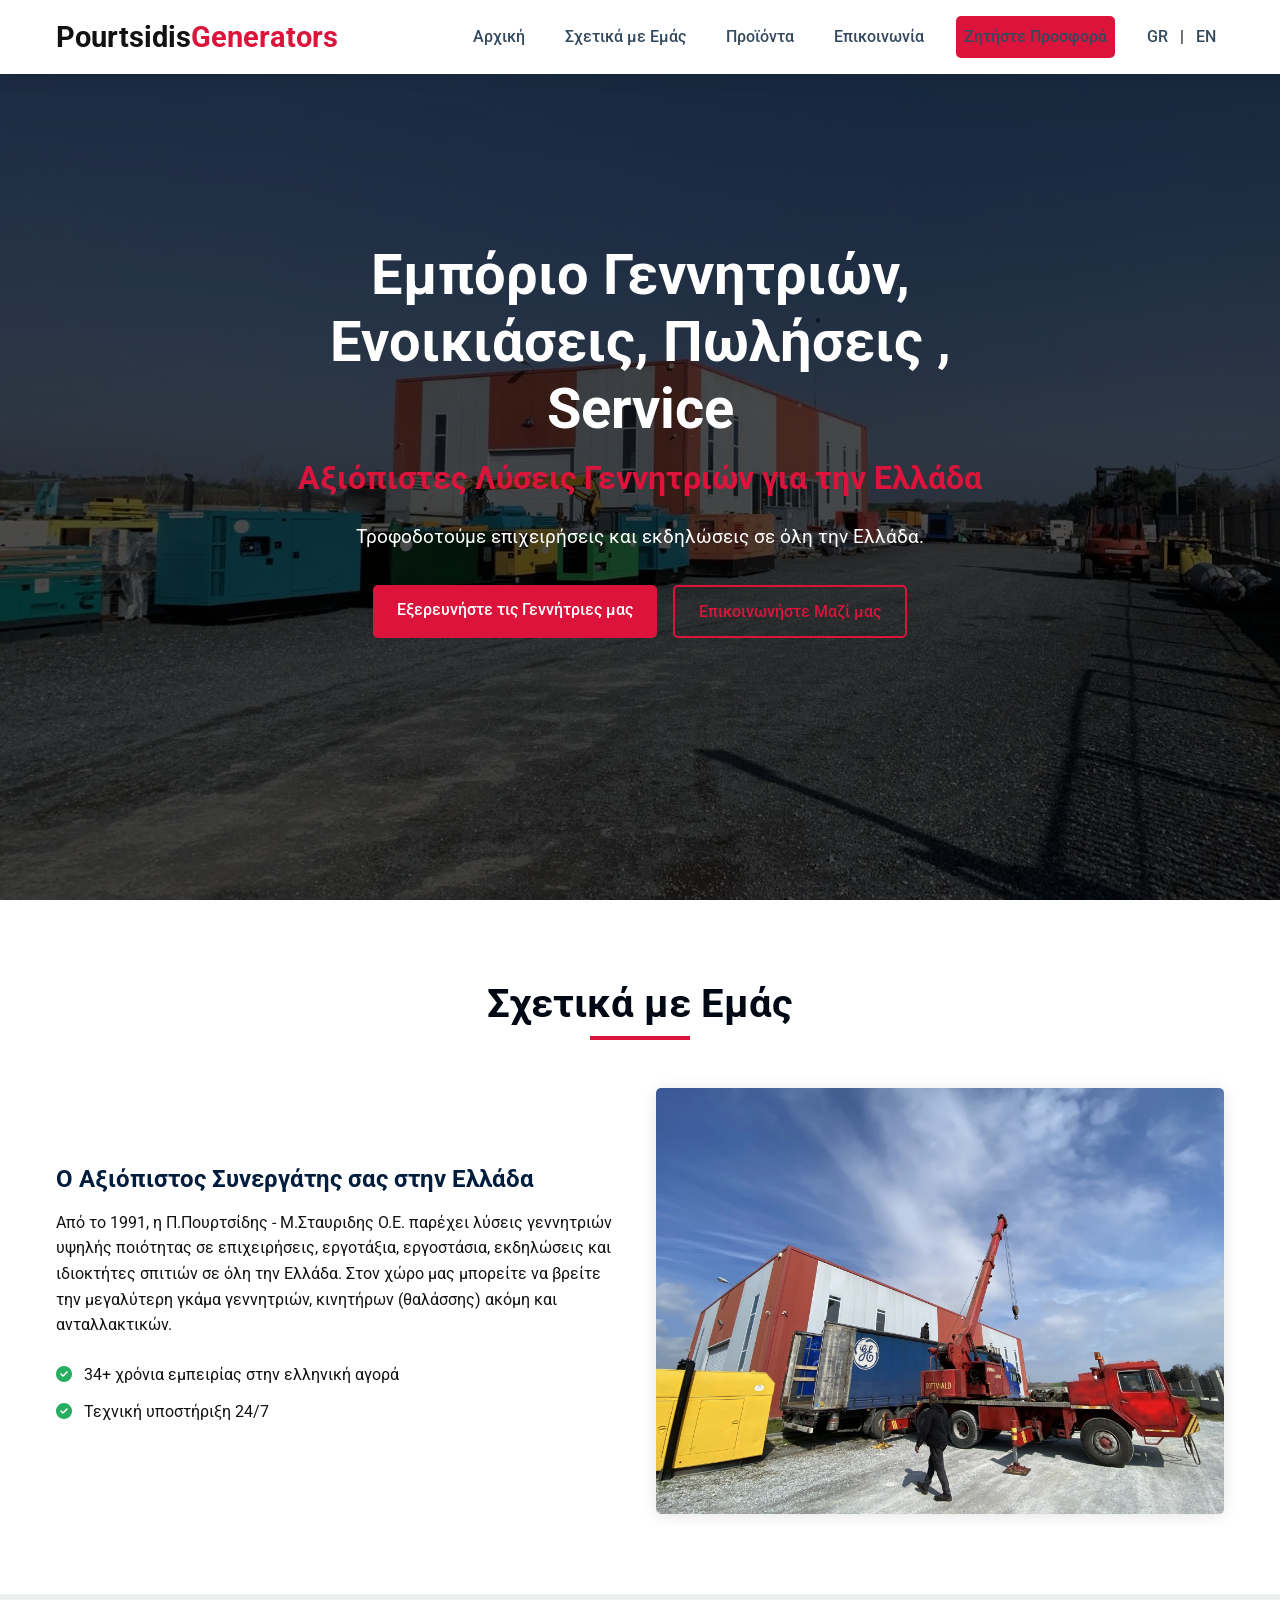
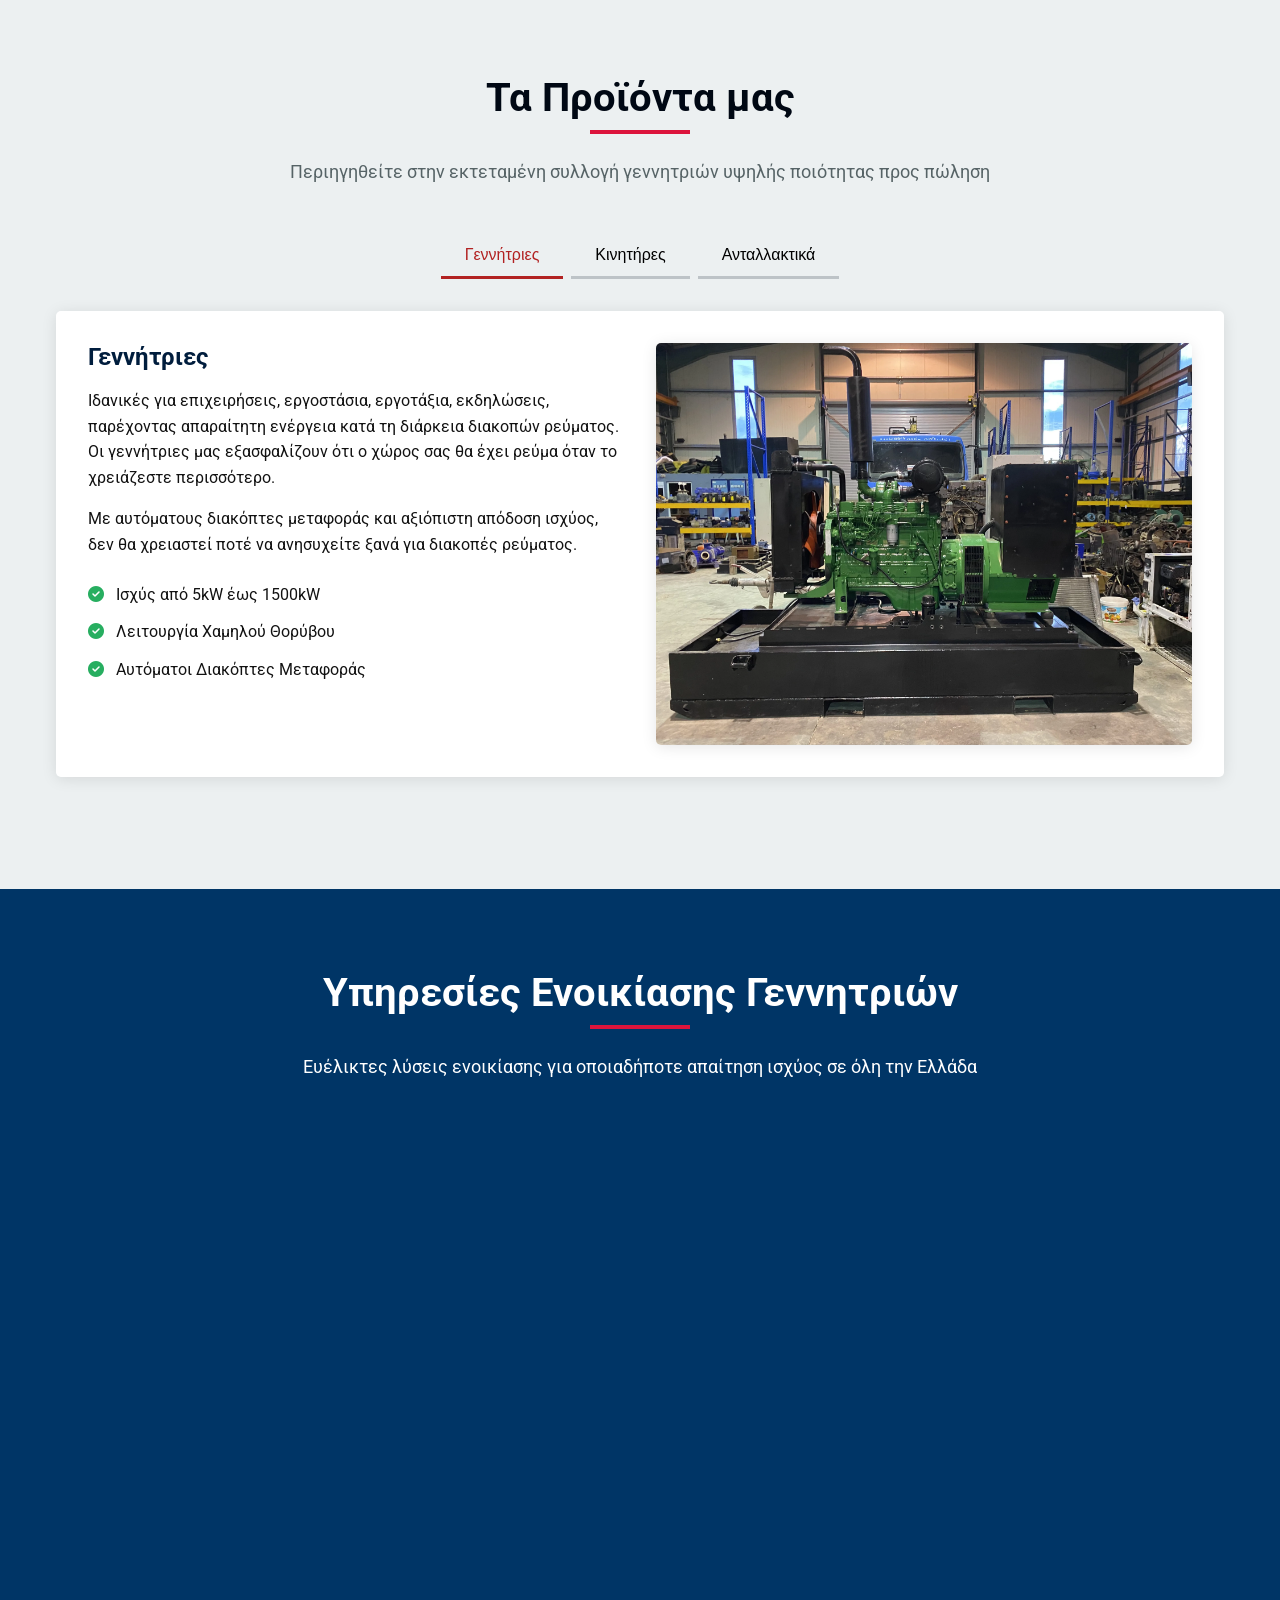
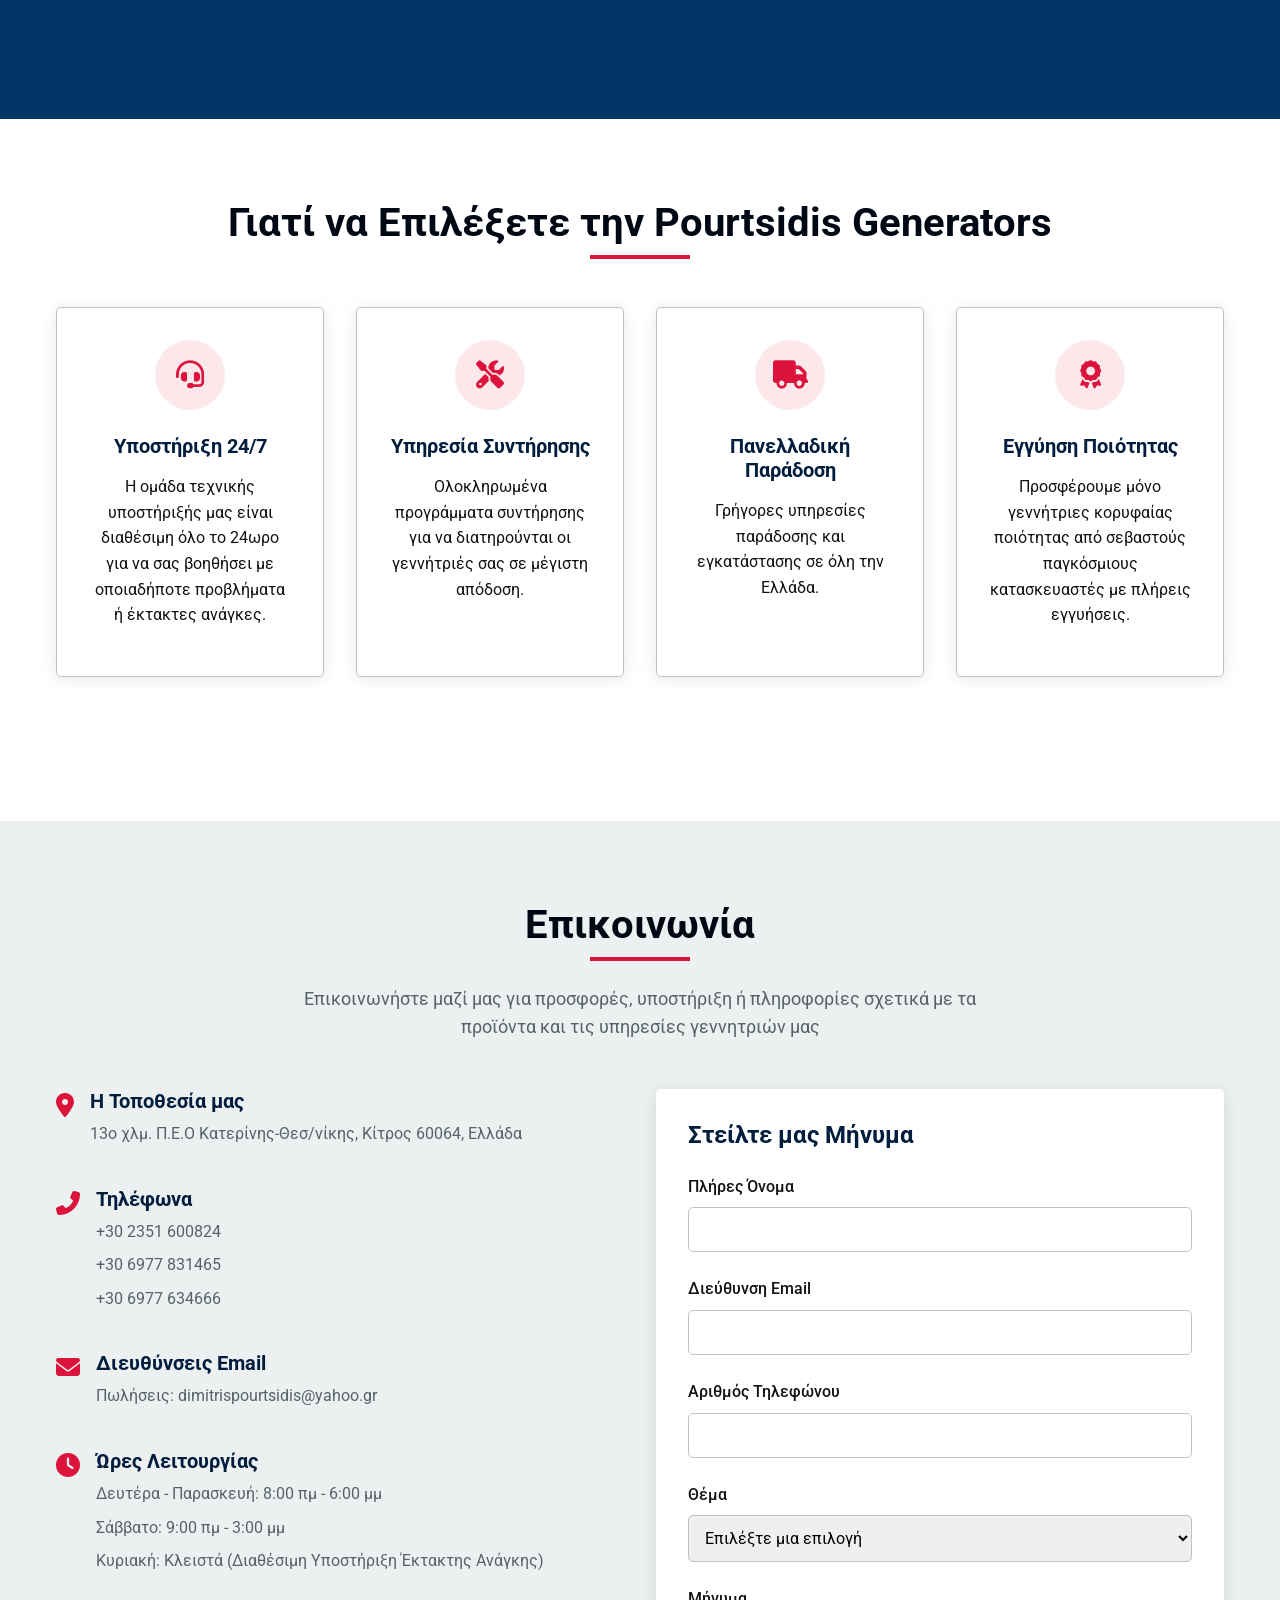
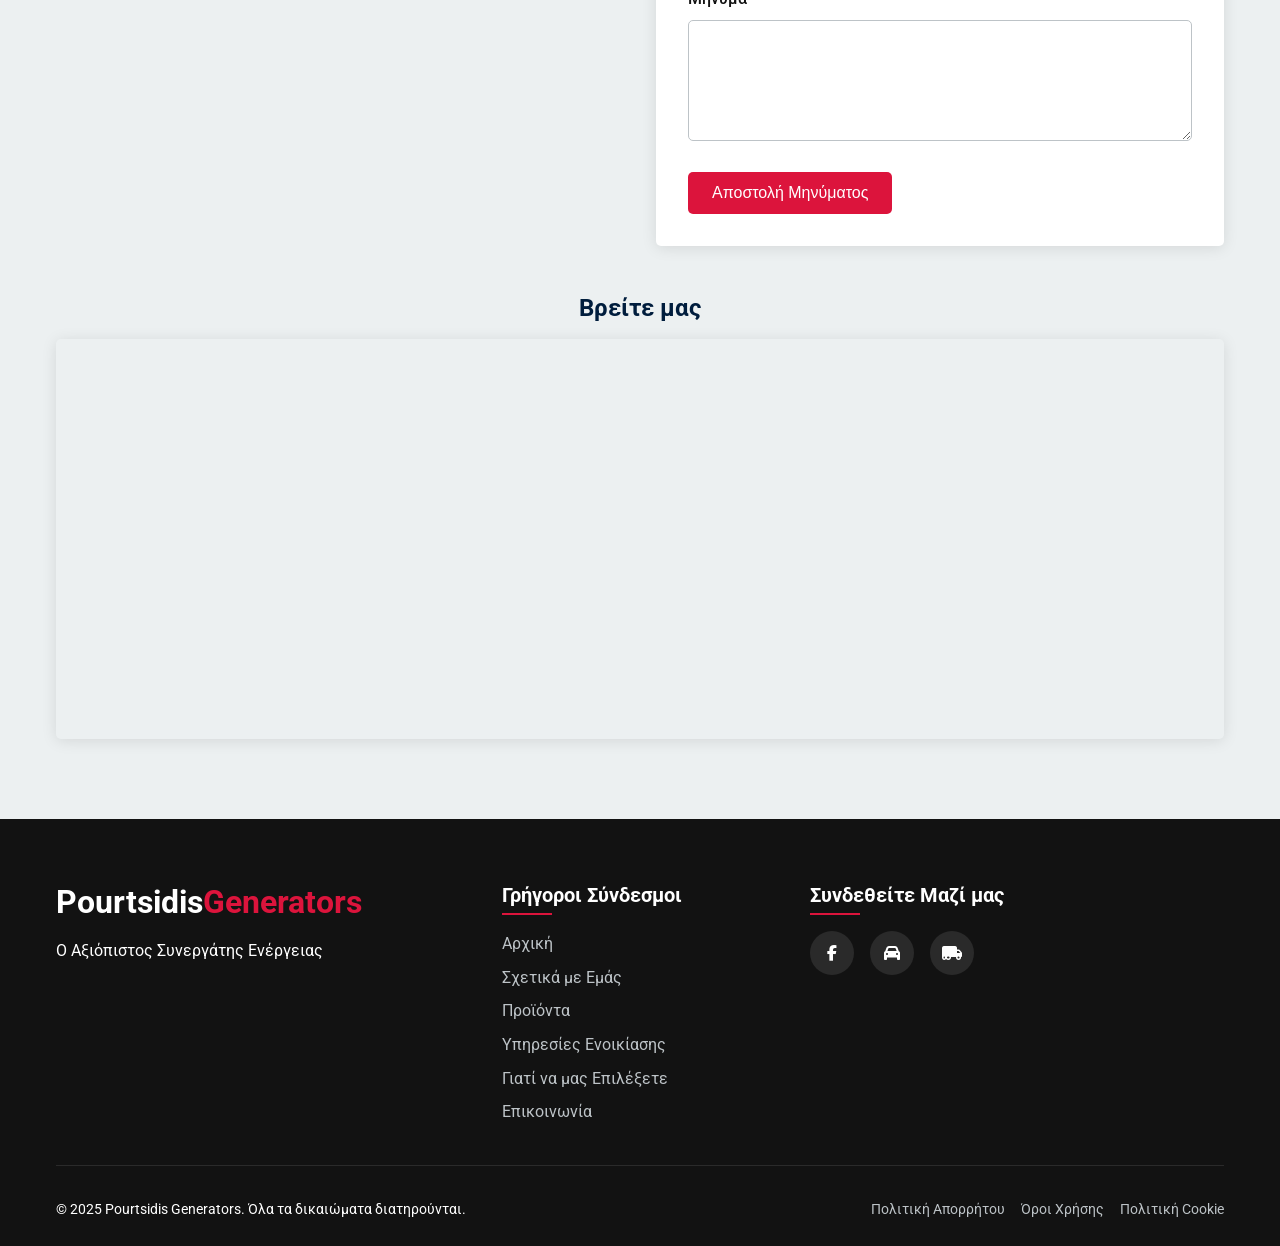
==== commit 6dac6d22: "Favicon updated" ====
--- a/index.html
+++ b/index.html
@@ -9,10 +9,10 @@
     <link rel="dns-prefetch" href="//maps.googleapis.com">
     <link rel="preconnect" href="https://fonts.googleapis.com">
     <link rel="preconnect" href="https://fonts.gstatic.com" crossorigin>
-    <link rel="preload" href="images/banner-mobile.jpg" as="image" type="image/jpeg" media="(max-width: 768px)" fetchpriority="high">
-    <link rel="preload" href="images/banner.jpg" as="image" type="image/jpeg" media="(min-width: 769px)" fetchpriority="high">
-    <link rel="icon" type="image/x-icon" href="/favicon.ico">
-    <link rel="icon" type="image/svg+xml" href="favicon.svg">
+    <link rel="preload" href="images/banner-mobile.webp" as="image" type="image/webp" media="(max-width: 768px)" fetchpriority="high">
+    <link rel="preload" href="images/banner.webp" as="image" type="image/webp" media="(min-width: 769px)" fetchpriority="high">
+    <link rel="icon" href="/favicon.ico" sizes="any">
+    <link rel="icon" type="image/webp" href="favicon.webp">
     <link rel="stylesheet" href="styles.css">
     <link rel="preload" href="https://cdnjs.cloudflare.com/ajax/libs/font-awesome/6.4.0/css/all.min.css" as="style" onload="this.onload=null;this.rel='stylesheet'">
     <noscript><link rel="stylesheet" href="https://cdnjs.cloudflare.com/ajax/libs/font-awesome/6.4.0/css/all.min.css"></noscript>
@@ -77,8 +77,8 @@
             </div>
             <div class="about-image">
                 <img
-                        src="images/AboutUs.jpg"
-                        srcset="images/AboutUs-small.jpg 480w, images/AboutUs-medium.jpg 960w, images/AboutUs.jpg 1920w"
+                        src="images/AboutUs.webp"
+                        srcset="images/AboutUs-small.webp 480w, images/AboutUs-medium.webp 960w, images/AboutUs.webp 1920w"
                         sizes="(max-width: 480px) 480px, (max-width: 960px) 960px, 1920px"
                         alt="Pourtsidis Generators Team"
                         loading="lazy">
@@ -117,8 +117,8 @@
                     </div>
                     <div class="product-gallery">
                         <img
-                                src="images/1.jpg"
-                                srcset="images/1-small.jpg 480w, images/1-medium.jpg 960w, images/1.jpg 1920w"
+                                src="images/1.webp"
+                                srcset="images/1-small.webp 480w, images/1-medium.webp 960w, images/1.webp 1920w"
                                 sizes="(max-width: 480px) 480px, (max-width: 960px) 960px, 1920px"
                                 alt="Residential Generator"
                                 loading="lazy">
@@ -136,8 +136,8 @@
                     </div>
                     <div class="product-gallery">
                         <img
-                                src="images/2.jpg"
-                                srcset="images/2-small.jpg 480w, images/2-medium.jpg 960w, images/2.jpg 1920w"
+                                src="images/2.webp"
+                                srcset="images/2-small.webp 480w, images/2-medium.webp 960w, images/2.webp 1920w"
                                 sizes="(max-width: 480px) 480px, (max-width: 960px) 960px, 1920px"
                                 alt="Commercial Generator"
                                 loading="lazy">
@@ -154,8 +154,8 @@
                     </div>
                     <div class="product-gallery">
                         <img
-                                src="images/4.jpg"
-                                srcset="images/4-small.jpg 480w, images/4-medium.jpg 960w, images/4.jpg 1920w"
+                                src="images/4.webp"
+                                srcset="images/4-small.webp 480w, images/4-medium.webp 960w, images/4.webp 1920w"
                                 sizes="(max-width: 480px) 480px, (max-width: 960px) 960px, 1920px"
                                 alt="Industrial Generator"
                                 loading="lazy">
@@ -180,8 +180,8 @@
                     </div>
                     <div class="product-gallery">
                         <img
-                                src="images/2.jpg"
-                                srcset="images/2-small.jpg 480w, images/2-medium.jpg 960w, images/2.jpg 1920w"
+                                src="images/2.webp"
+                                srcset="images/2-small.webp 480w, images/2-medium.webp 960w, images/2.webp 1920w"
                                 sizes="(max-width: 480px) 480px, (max-width: 960px) 960px, 1920px"
                                 alt="Portable Generator"
                                 loading="lazy">
--- a/styles.css
+++ b/styles.css
@@ -237,7 +237,7 @@
 
 /* Hero Section */
 .hero {
-    background-image: linear-gradient(rgba(0, 0, 0, 0.7), rgba(0, 0, 0, 0.7)), url("images/banner.jpg");
+    background-image: linear-gradient(rgba(0, 0, 0, 0.7), rgba(0, 0, 0, 0.7)), url("images/banner.webp");
     background-size: cover;
     background-position: center;
     background-repeat: no-repeat;
@@ -879,7 +879,7 @@
     }
 
     .hero {
-        background-image: linear-gradient(rgba(0, 0, 0, 0.7), rgba(0, 0, 0, 0.7)), url("images/banner-mobile.jpg");
+        background-image: linear-gradient(rgba(0, 0, 0, 0.7), rgba(0, 0, 0, 0.7)), url("images/banner-mobile.webp");
         height: auto;
         min-height: 80vh;
         padding: 100px 0 50px;
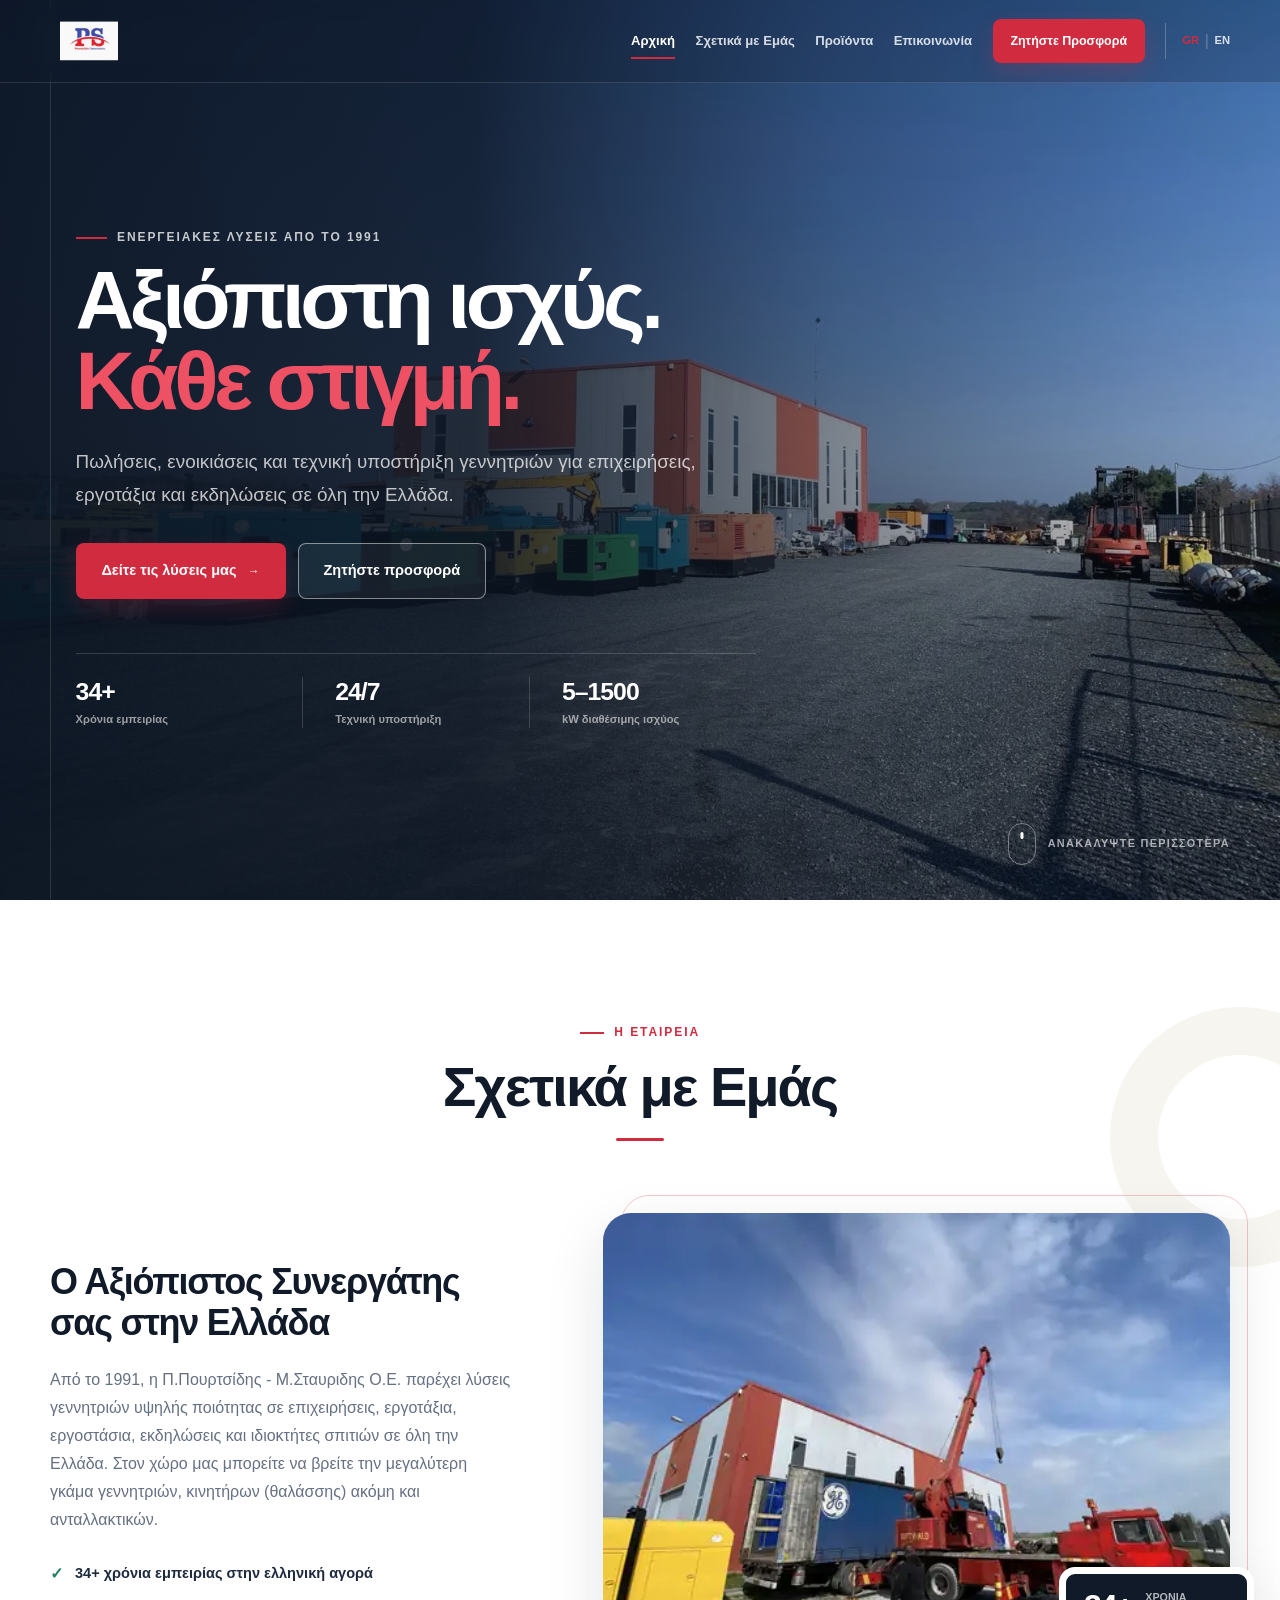
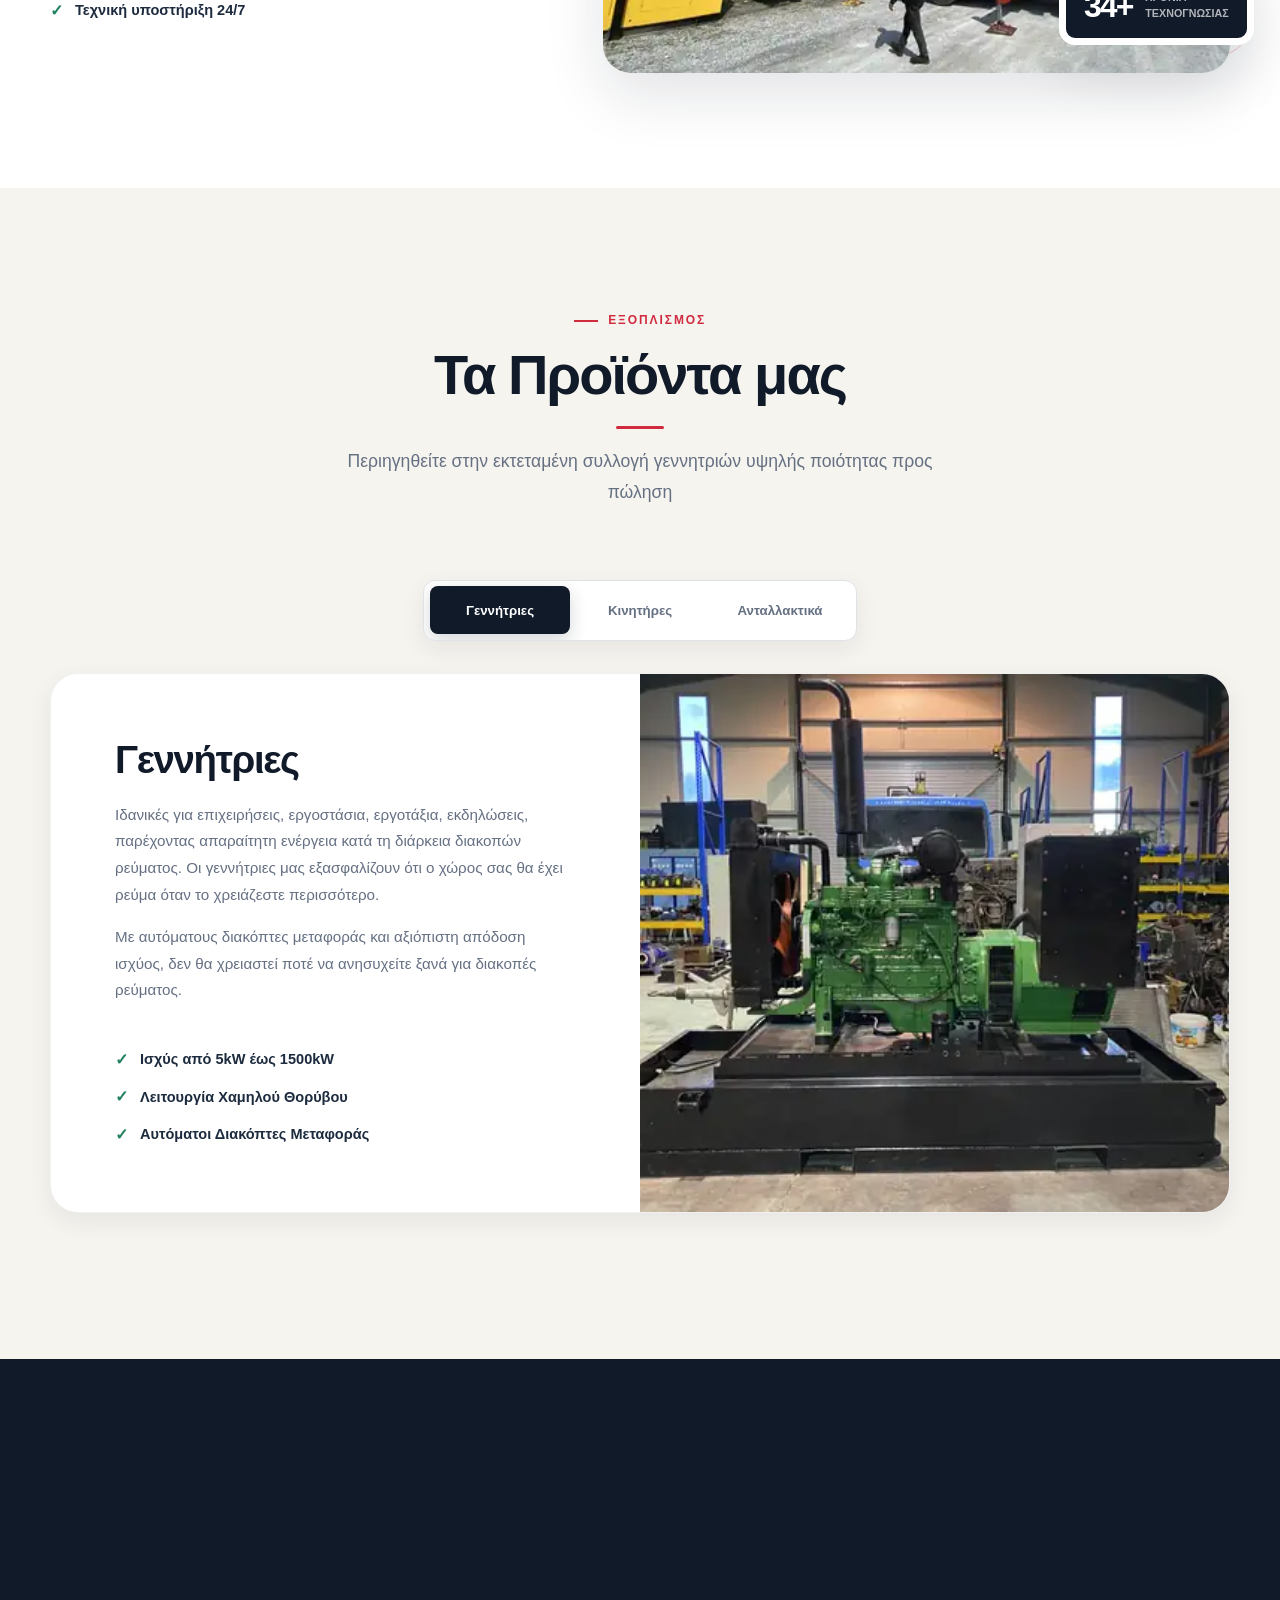
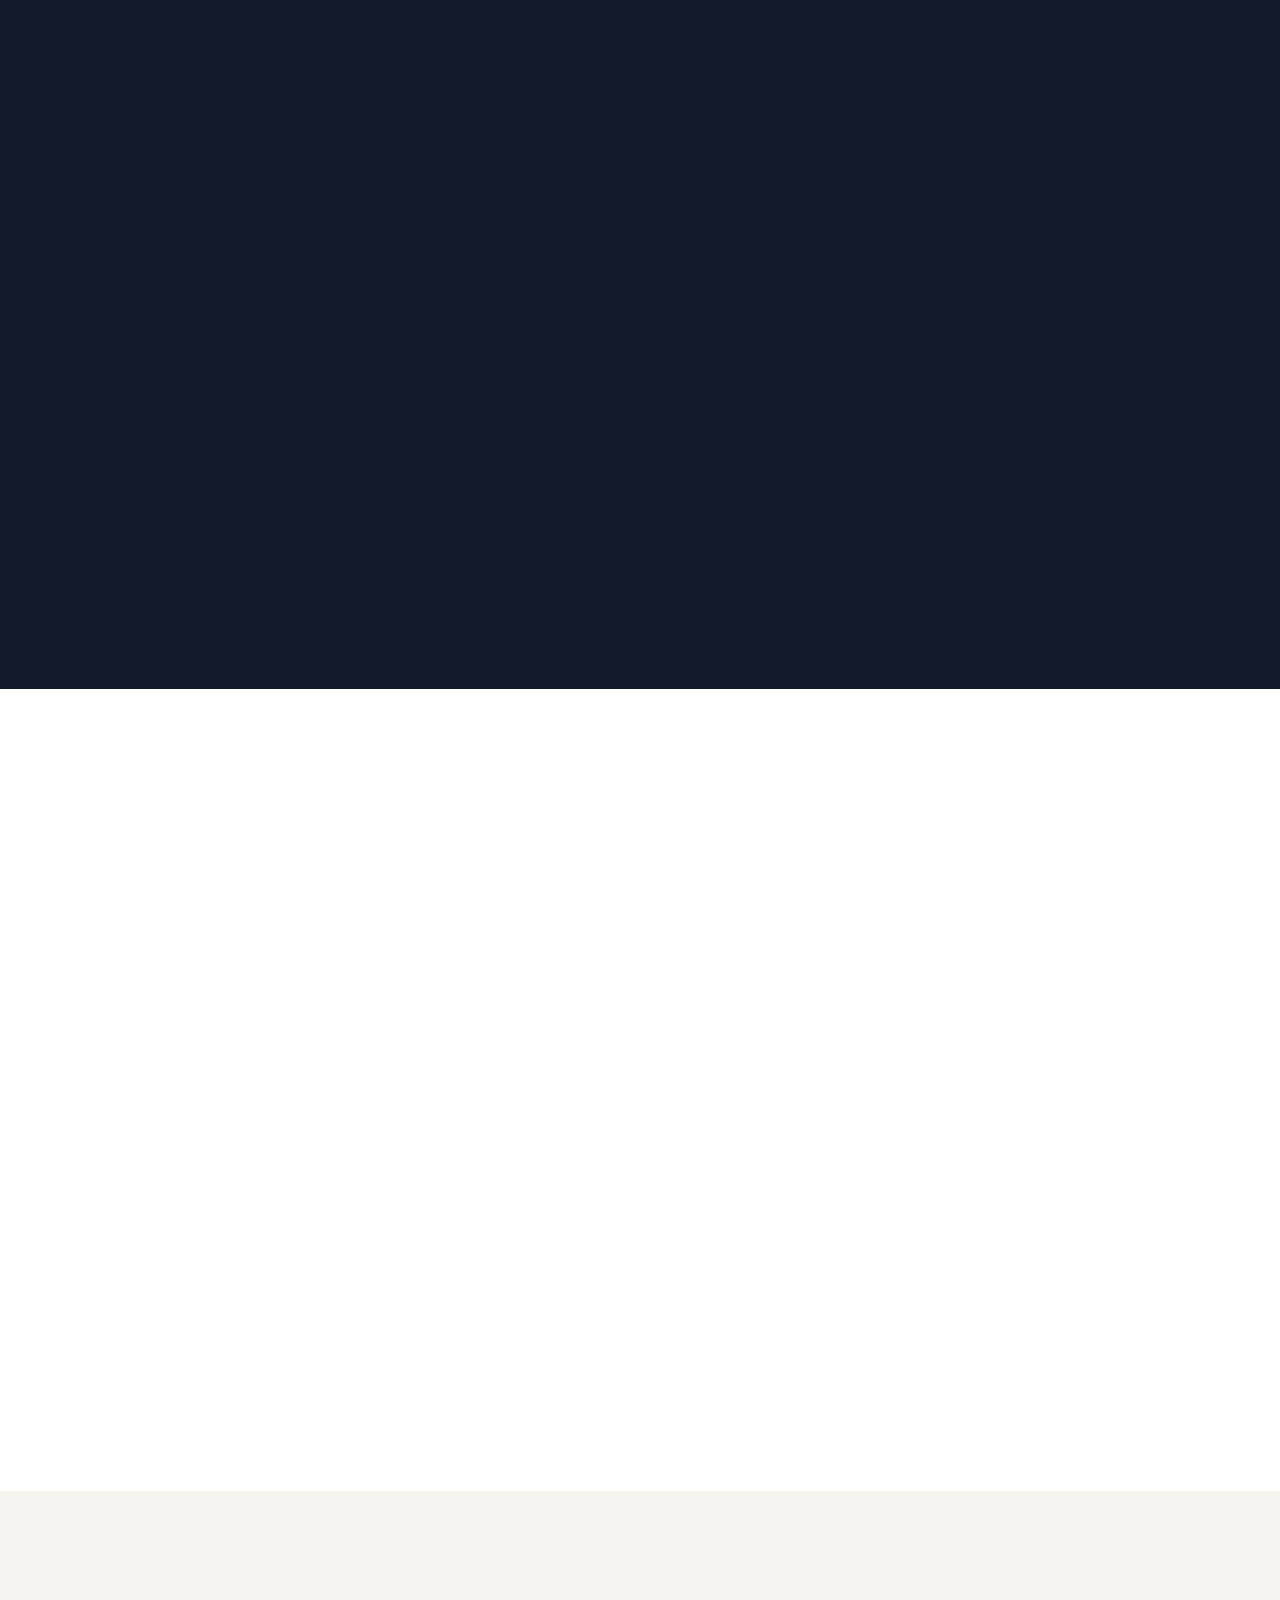
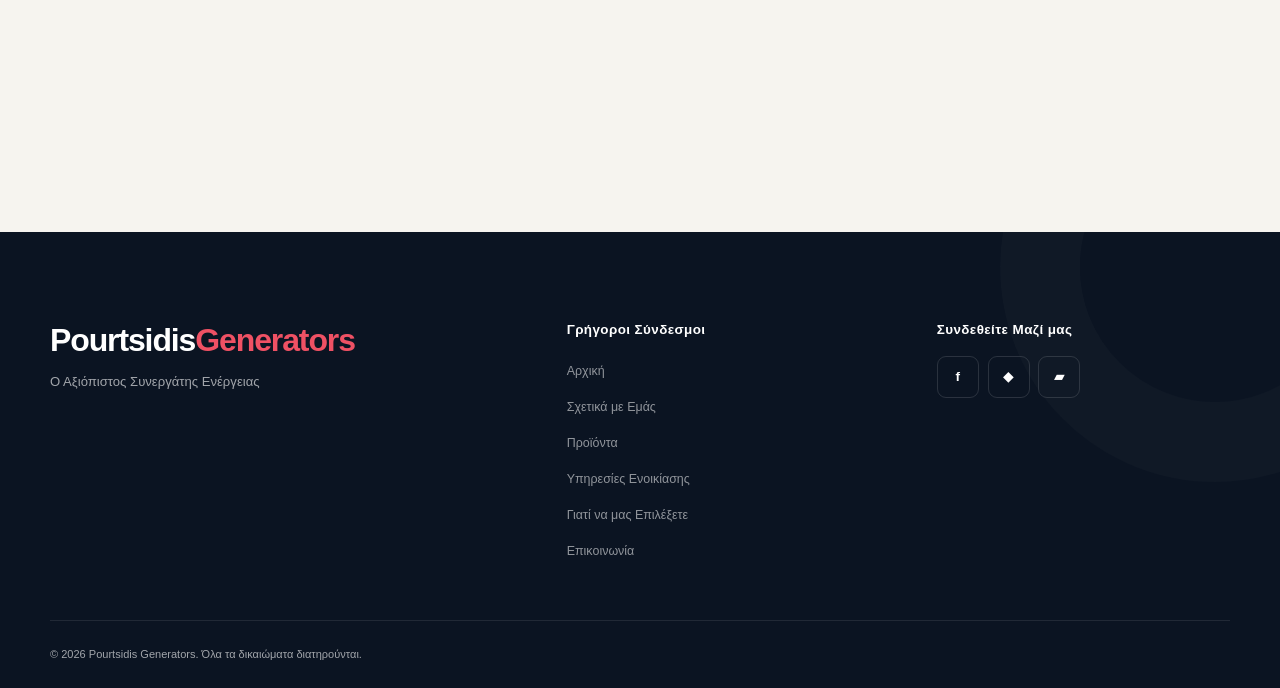
==== commit 83f75860: "Rework" ====
--- a/index.html
+++ b/index.html
@@ -4,29 +4,21 @@
     <meta charset="UTF-8">
     <meta name="viewport" content="width=device-width, initial-scale=1.0">
     <title>Pourtsidis Generators - Πώληση &amp; Ενοικίαση Γεννητριών</title>
-    <link rel="dns-prefetch" href="//cdnjs.cloudflare.com">
-    <link rel="dns-prefetch" href="//fonts.gstatic.com">
     <link rel="dns-prefetch" href="//maps.googleapis.com">
-    <link rel="preconnect" href="https://fonts.googleapis.com">
-    <link rel="preconnect" href="https://fonts.gstatic.com" crossorigin>
     <link rel="preload" href="images/banner-mobile.webp" as="image" type="image/webp" media="(max-width: 768px)" fetchpriority="high">
     <link rel="preload" href="images/banner.webp" as="image" type="image/webp" media="(min-width: 769px)" fetchpriority="high">
     <link rel="icon" href="/favicon.ico" sizes="any">
     <link rel="icon" type="image/webp" href="favicon.webp">
     <link rel="stylesheet" href="styles.css">
-    <link rel="preload" href="https://cdnjs.cloudflare.com/ajax/libs/font-awesome/6.4.0/css/all.min.css" as="style" onload="this.onload=null;this.rel='stylesheet'">
-    <noscript><link rel="stylesheet" href="https://cdnjs.cloudflare.com/ajax/libs/font-awesome/6.4.0/css/all.min.css"></noscript>
-    <link rel="preload" href="https://fonts.googleapis.com/css2?family=Roboto:wght@300;400;500;700&amp;display=swap" as="style" onload="this.onload=null;this.rel='stylesheet'">
-    <noscript><link href="https://fonts.googleapis.com/css2?family=Roboto:wght@300;400;500;700&amp;display=swap" rel="stylesheet"></noscript>
 </head>
 <body>
 <a href="#main-content" class="skip-link">Skip to main content</a>
 <!-- Navigation -->
 <nav id="navbar">
     <div class="container">
-        <div class="logo">
-            <h1>Pourtsidis<span>Generators</span></h1>
-        </div>
+        <a class="logo" href="#home" aria-label="Pourtsidis Generators - Αρχική">
+            <img src="favicon.webp" srcset="favicon-96.webp 96w, favicon.webp 256w" sizes="96px" width="256" height="256" alt="" fetchpriority="high">
+        </a>
         <button class="nav-toggle" id="navToggle" type="button" aria-label="Toggle navigation" aria-controls="nav-menu" aria-expanded="false">
             <i class="fas fa-bars" aria-hidden="true"></i>
         </button>
@@ -35,7 +27,7 @@
             <li><a href="#about" class="nav-link">Σχετικά με Εμάς</a></li>
             <li><a href="#products" class="nav-link">Προϊόντα</a></li>
             <li><a href="#contact" class="nav-link">Επικοινωνία</a></li>
-            <li><a href="#" class="btn-primary">Ζητήστε Προσφορά</a></li>
+            <li><a href="#contact" class="btn-primary nav-cta">Ζητήστε Προσφορά</a></li>
             <li class="language-switcher">
                 <a href="index.html" class="lang-btn active">GR</a>
                 <span class="lang-divider" aria-hidden="true">|</span>
@@ -49,20 +41,27 @@
 <!-- Hero Section -->
 <section id="home" class="hero">
     <div class="hero-content">
-        <h1>Εμπόριο Γεννητριών, Ενοικιάσεις, Πωλήσεις , Service</h1>
-        <h2>Αξιόπιστες Λύσεις Γεννητριών για την Ελλάδα</h2>
-        <p>Τροφοδοτούμε επιχειρήσεις και εκδηλώσεις σε όλη την Ελλάδα.</p>
+        <p class="eyebrow"><span></span> Ενεργειακές λύσεις από το 1991</p>
+        <h1>Αξιόπιστη ισχύς.<br><em>Κάθε στιγμή.</em></h1>
+        <p class="hero-lead">Πωλήσεις, ενοικιάσεις και τεχνική υποστήριξη γεννητριών για επιχειρήσεις, εργοτάξια και εκδηλώσεις σε όλη την Ελλάδα.</p>
         <div class="hero-buttons">
-            <a href="#products" class="btn-primary">Εξερευνήστε τις Γεννήτριες μας</a>
-            <a href="#contact" class="btn-secondary">Επικοινωνήστε Μαζί μας</a>
-        </div>
-    </div>
+            <a href="#products" class="btn-primary">Δείτε τις λύσεις μας <i class="fas fa-arrow-right" aria-hidden="true"></i></a>
+            <a href="#contact" class="btn-secondary">Ζητήστε προσφορά</a>
+        </div>
+        <div class="hero-proof" aria-label="Βασικά στοιχεία εταιρείας">
+            <div><strong>34+</strong><span>Χρόνια εμπειρίας</span></div>
+            <div><strong>24/7</strong><span>Τεχνική υποστήριξη</span></div>
+            <div><strong>5–1500</strong><span>kW διαθέσιμης ισχύος</span></div>
+        </div>
+    </div>
+    <a class="hero-scroll" href="#about" aria-label="Μετάβαση στην επόμενη ενότητα"><span></span> Ανακαλύψτε περισσότερα</a>
 </section>
 
 <!-- About Us Section -->
 <section id="about" class="about">
     <div class="container">
         <div class="section-header">
+            <span class="section-kicker">Η εταιρεία</span>
             <h2>Σχετικά με Εμάς</h2>
             <div class="underline"></div>
         </div>
@@ -78,10 +77,13 @@
             <div class="about-image">
                 <img
                         src="images/AboutUs.webp"
-                        srcset="images/AboutUs-small.webp 480w, images/AboutUs-medium.webp 960w, images/AboutUs.webp 1920w"
-                        sizes="(max-width: 480px) 480px, (max-width: 960px) 960px, 1920px"
+                        srcset="images/AboutUs-small.webp 480w, images/AboutUs-720.webp 720w, images/AboutUs-medium.webp 960w, images/AboutUs.webp 1920w"
+                        sizes="(max-width: 600px) calc(100vw - 32px), (max-width: 850px) calc(100vw - 40px), 630px"
                         alt="Pourtsidis Generators Team"
+                        width="4032"
+                        height="3024"
                         loading="lazy">
+                <div class="experience-badge"><strong>34+</strong><span>χρόνια<br>τεχνογνωσίας</span></div>
             </div>
         </div>
     </div>
@@ -91,6 +93,7 @@
 <section id="products" class="products">
     <div class="container">
         <div class="section-header">
+            <span class="section-kicker">Εξοπλισμός</span>
             <h2>Τα Προϊόντα μας</h2>
             <div class="underline"></div>
             <p>Περιηγηθείτε στην εκτεταμένη συλλογή γεννητριών υψηλής ποιότητας προς πώληση</p>
@@ -119,8 +122,10 @@
                         <img
                                 src="images/1.webp"
                                 srcset="images/1-small.webp 480w, images/1-medium.webp 960w, images/1.webp 1920w"
-                                sizes="(max-width: 480px) 480px, (max-width: 960px) 960px, 1920px"
+                                sizes="(max-width: 600px) calc(100vw - 32px), (max-width: 850px) calc(100vw - 40px), 560px"
                                 alt="Residential Generator"
+                                width="3767"
+                                height="2825"
                                 loading="lazy">
                     </div>
                 </div>
@@ -138,8 +143,10 @@
                         <img
                                 src="images/2.webp"
                                 srcset="images/2-small.webp 480w, images/2-medium.webp 960w, images/2.webp 1920w"
-                                sizes="(max-width: 480px) 480px, (max-width: 960px) 960px, 1920px"
+                                sizes="(max-width: 600px) calc(100vw - 32px), (max-width: 850px) calc(100vw - 40px), 560px"
                                 alt="Commercial Generator"
+                                width="3024"
+                                height="4032"
                                 loading="lazy">
                     </div>
                 </div>
@@ -156,8 +163,10 @@
                         <img
                                 src="images/4.webp"
                                 srcset="images/4-small.webp 480w, images/4-medium.webp 960w, images/4.webp 1920w"
-                                sizes="(max-width: 480px) 480px, (max-width: 960px) 960px, 1920px"
+                                sizes="(max-width: 600px) calc(100vw - 32px), (max-width: 850px) calc(100vw - 40px), 560px"
                                 alt="Industrial Generator"
+                                width="3807"
+                                height="2855"
                                 loading="lazy">
                     </div>
                 </div>
@@ -176,14 +185,16 @@
                             <li><i class="fas fa-check-circle"></i> <span>Ελαφρύς, Συμπαγής Σχεδιασμός</span></li>
                             <li><i class="fas fa-check-circle"></i> <span>Επιλογές Ηλεκτρικής ή Χειροκίνητης Εκκίνησης</span></li>
                         </ul>
-                        <a href="#" class="btn-secondary">Προβολή Φορητών Προϊόντων</a>
+                        <a href="#contact" class="btn-secondary">Ρωτήστε για Φορητές Γεννήτριες</a>
                     </div>
                     <div class="product-gallery">
                         <img
                                 src="images/2.webp"
                                 srcset="images/2-small.webp 480w, images/2-medium.webp 960w, images/2.webp 1920w"
-                                sizes="(max-width: 480px) 480px, (max-width: 960px) 960px, 1920px"
+                                sizes="(max-width: 600px) calc(100vw - 32px), (max-width: 850px) calc(100vw - 40px), 560px"
                                 alt="Portable Generator"
+                                width="3024"
+                                height="4032"
                                 loading="lazy">
                     </div>
                 </div>
@@ -198,6 +209,7 @@
 <section id="services" class="services">
     <div class="container">
         <div class="section-header">
+            <span class="section-kicker">Ενοικιάσεις</span>
             <h2>Υπηρεσίες Ενοικίασης Γεννητριών</h2>
             <div class="underline"></div>
             <p>Ευέλικτες λύσεις ενοικίασης για οποιαδήποτε απαίτηση ισχύος σε όλη την Ελλάδα</p>
@@ -247,6 +259,7 @@
 <section id="why-us" class="why-us">
     <div class="container">
         <div class="section-header">
+            <span class="section-kicker">Η διαφορά μας</span>
             <h2>Γιατί να Επιλέξετε την Pourtsidis Generators</h2>
             <div class="underline"></div>
         </div>
@@ -289,6 +302,7 @@
 <section id="contact" class="contact">
     <div class="container">
         <div class="section-header">
+            <span class="section-kicker">Ας μιλήσουμε</span>
             <h2>Επικοινωνία</h2>
             <div class="underline"></div>
             <p>Επικοινωνήστε μαζί μας για προσφορές, υποστήριξη ή πληροφορίες σχετικά με τα προϊόντα και τις υπηρεσίες γεννητριών μας</p>
@@ -306,16 +320,16 @@
                     <i class="fas fa-phone-alt"></i>
                     <div>
                         <h3>Τηλέφωνα</h3>
-                        <p>+30 2351 600824</p>
-                        <p>+30 6977 831465</p>
-                        <p>+30 6977 634666</p>
+                        <p><a href="tel:+302351600824">+30 2351 600824</a></p>
+                        <p><a href="tel:+306977831465">+30 6977 831465</a></p>
+                        <p><a href="tel:+306977634666">+30 6977 634666</a></p>
                     </div>
                 </div>
                 <div class="info-item">
                     <i class="fas fa-envelope"></i>
                     <div>
                         <h3>Διευθύνσεις Email</h3>
-                        <p>Πωλήσεις: dimitrispourtsidis@yahoo.gr</p>
+                        <p>Πωλήσεις: <a href="mailto:dimitrispourtsidis@yahoo.gr">dimitrispourtsidis@yahoo.gr</a></p>
                     </div>
                 </div>
                 <div class="info-item">
@@ -357,7 +371,8 @@
                         <label for="message">Μήνυμα</label>
                         <textarea id="message" name="message" rows="5" aria-required="true" required></textarea>
                     </div>
-                    <button type="submit" class="btn-primary">Αποστολή Μηνύματος</button>
+                    <button type="submit" class="btn-primary">Προετοιμασία Email <i class="fas fa-arrow-right" aria-hidden="true"></i></button>
+                    <p class="form-note">Θα ανοίξει η εφαρμογή email σας με το μήνυμα έτοιμο για αποστολή.</p>
                 </form>
             </div>
         </div>
@@ -404,19 +419,14 @@
             <div class="footer-social">
                 <h3>Συνδεθείτε Μαζί μας</h3>
                 <div class="social-icons">
-                    <a href="https://www.facebook.com/p/Pourtsidis-Stavridis-OE-100023827399846/" aria-label="Facebook"><i class="fab fa-facebook-f"></i></a>
-                    <a href="https://pourtsidis.car.gr/builders/" aria-label="Car.gr"><i class="fas fa-car"></i></a>
-                    <a href="https://www.mascus.gr/p-pourtsidis-m-stavridis-o-e/b9107036,1,relevance,searchdealer.html" aria-label="Mascus.gr"><i class="fas fa-truck-moving"></i></a>
+                    <a href="https://www.facebook.com/p/Pourtsidis-Stavridis-OE-100023827399846/" target="_blank" rel="noopener noreferrer" aria-label="Facebook"><i class="fab fa-facebook-f"></i></a>
+                    <a href="https://pourtsidis.car.gr/builders/" target="_blank" rel="noopener noreferrer" aria-label="Car.gr"><i class="fas fa-car"></i></a>
+                    <a href="https://www.mascus.gr/p-pourtsidis-m-stavridis-o-e/b9107036,1,relevance,searchdealer.html" target="_blank" rel="noopener noreferrer" aria-label="Mascus.gr"><i class="fas fa-truck-moving"></i></a>
                 </div>
             </div>
         </div>
         <div class="footer-bottom">
-            <p>&copy; 2025 Pourtsidis Generators. Όλα τα δικαιώματα διατηρούνται.</p>
-            <div class="footer-legal">
-                <a href="#">Πολιτική Απορρήτου</a>
-                <a href="#">Όροι Χρήσης</a>
-                <a href="#">Πολιτική Cookie</a>
-            </div>
+            <p>&copy; 2026 Pourtsidis Generators. Όλα τα δικαιώματα διατηρούνται.</p>
         </div>
     </div>
 </footer>
--- a/styles.css
+++ b/styles.css
@@ -1,366 +1,701 @@
-/* Base Styles */
 :root {
-    --primary-color: #DC143C; /* Crimson red */
-    --secondary-color: #000814; /* Navy blue (darker) */
-    --navy-blue: #001D3D; /* Navy blue (medium) */
-    --navy-light: #003566; /* Navy blue (lighter) */
-    --accent-color: #B22222; /* Darker red */
-    --dark-color: #121212; /* Near black */
-    --light-color: #ecf0f1;
-    --success-color: #27ae60;
-    --danger-color: #e74c3c;
-    --gray-dark: #34495e;
-    --gray-medium: #566366;
-    --gray-light: #bdc3c7;
-    --transition: all 0.3s ease;
-    --shadow: 0 2px 15px rgba(0, 0, 0, 0.1);
-    --border-radius: 5px;
-}
-
-* {
+    --ink: #101a29;
+    --ink-soft: #1d2b3f;
+    --navy: #142c4c;
+    --red: #d12b3f;
+    --red-dark: #af1f31;
+    --paper: #f6f4ef;
+    --paper-warm: #eeebe4;
+    --white: #ffffff;
+    --text: #263345;
+    --muted: #657083;
+    --line: #dfe2e6;
+    --success: #20825c;
+    --radius-sm: 8px;
+    --radius: 16px;
+    --radius-lg: 28px;
+    --shadow-sm: 0 8px 24px rgba(16, 26, 41, 0.07);
+    --shadow: 0 22px 60px rgba(16, 26, 41, 0.12);
+    --transition: 220ms cubic-bezier(0.2, 0.8, 0.2, 1);
+}
+
+*,
+*::before,
+*::after {
+    box-sizing: border-box;
     margin: 0;
     padding: 0;
-    box-sizing: border-box;
 }
 
 html {
     scroll-behavior: smooth;
+    scroll-padding-top: 84px;
 }
 
 body {
-    font-family: 'Roboto', sans-serif;
-    line-height: 1.6;
-    color: var(--dark-color);
-    background-color: #fff;
+    min-width: 320px;
+    overflow-x: hidden;
+    background: var(--white);
+    color: var(--text);
+    font-family: Inter, ui-sans-serif, -apple-system, BlinkMacSystemFont, "Segoe UI", sans-serif;
+    font-size: 16px;
+    line-height: 1.75;
+    -webkit-font-smoothing: antialiased;
+}
+
+body::selection {
+    background: rgba(209, 43, 63, 0.18);
+}
+
+h1,
+h2,
+h3,
+h4 {
+    color: var(--ink);
+    font-weight: 750;
+    letter-spacing: -0.035em;
+    line-height: 1.14;
+}
+
+p {
+    margin-bottom: 1rem;
+}
+
+a {
+    color: inherit;
+    text-decoration: none;
+}
+
+ul {
+    list-style: none;
+}
+
+img {
+    display: block;
+    height: auto;
+    max-width: 100%;
+}
+
+button,
+input,
+select,
+textarea {
+    font: inherit;
+}
+
+button,
+a {
+    -webkit-tap-highlight-color: transparent;
+}
+
+:focus-visible {
+    outline: 3px solid rgba(209, 43, 63, 0.38);
+    outline-offset: 4px;
 }
 
 .skip-link {
-    position: absolute;
-    top: -100%;
+    position: fixed;
     left: 1rem;
-    background: var(--primary-color);
-    color: #fff;
-    padding: 0.5rem 1rem;
-    border-radius: 0 0 4px 4px;
-    font-weight: 600;
-    z-index: 9999;
-    transition: top 0.2s;
+    top: -100px;
+    z-index: 2000;
+    border-radius: 0 0 var(--radius-sm) var(--radius-sm);
+    background: var(--red);
+    color: var(--white);
+    font-weight: 700;
+    padding: 0.65rem 1rem;
+    transition: top var(--transition);
 }
 
 .skip-link:focus {
     top: 0;
 }
 
-h1, h2, h3, h4, h5, h6 {
-    font-weight: 700;
-    line-height: 1.2;
+.container {
+    width: min(1180px, calc(100% - 40px));
+    margin-inline: auto;
+}
+
+section {
+    padding: clamp(5rem, 9vw, 8.5rem) 0;
+}
+
+section:not(.hero) {
+    content-visibility: auto;
+    contain-intrinsic-size: auto 850px;
+}
+
+i[class*="fa-"] {
+    display: inline-grid;
+    place-items: center;
+    font-style: normal;
+    line-height: 1;
+}
+
+.fa-bars::before { content: "☰"; }
+.fa-xmark::before { content: "×"; font-size: 1.45em; }
+.fa-arrow-right::before { content: "→"; }
+.fa-arrow-up::before { content: "↑"; }
+.fa-check-circle::before { content: "✓"; }
+.fa-building::before { content: "▦"; }
+.fa-hard-hat::before { content: "◒"; }
+.fa-home::before { content: "⌂"; }
+.fa-headset::before { content: "◉"; }
+.fa-tools::before { content: "⚙"; }
+.fa-truck::before,
+.fa-truck-moving::before { content: "▰"; }
+.fa-award::before { content: "★"; }
+.fa-map-marker-alt::before { content: "●"; }
+.fa-phone-alt::before { content: "☎"; }
+.fa-envelope::before { content: "@"; }
+.fa-clock::before { content: "◷"; }
+.fa-facebook-f::before { content: "f"; font-family: Arial, sans-serif; font-weight: 800; }
+.fa-car::before { content: "◆"; }
+
+.section-header {
+    max-width: 760px;
+    margin: 0 auto clamp(2.75rem, 6vw, 4.5rem);
+    text-align: center;
+}
+
+.section-kicker,
+.eyebrow {
+    display: inline-flex;
+    align-items: center;
+    gap: 0.65rem;
+    margin-bottom: 0.9rem;
+    color: var(--red);
+    font-size: 0.75rem;
+    font-weight: 800;
+    letter-spacing: 0.16em;
+    line-height: 1.3;
+    text-transform: uppercase;
+}
+
+.section-kicker::before {
+    width: 24px;
+    height: 2px;
+    background: currentColor;
+    content: "";
+}
+
+.section-header h2 {
     margin-bottom: 1rem;
-}
-
-p {
-    margin-bottom: 1rem;
-}
-
-a {
-    text-decoration: none;
-    color: var(--dark-color);
-    transition: var(--transition);
-}
-
-ul {
-    list-style: none;
-}
-
-img {
-    max-width: 100%;
-    height: auto;
-    display: block;
-}
-
-.container {
-    width: 100%;
-    max-width: 1200px;
-    margin: 0 auto;
-    padding: 0 1rem;
-}
-
-.section-header {
-    text-align: center;
-    margin-bottom: 3rem;
-}
-
-.section-header h2 {
-    font-size: clamp(1.75rem, 4vw, 2.5rem);
-    color: var(--secondary-color);
-    margin-bottom: 0.5rem;
+    font-size: clamp(2rem, 4.6vw, 3.5rem);
 }
 
 .section-header p {
-    color: var(--gray-medium);
-    font-size: clamp(1rem, 2vw, 1.1rem);
-    max-width: 700px;
-    margin: 0 auto;
+    max-width: 650px;
+    margin: 1.1rem auto 0;
+    color: var(--muted);
+    font-size: clamp(1rem, 1.4vw, 1.1rem);
 }
 
 .underline {
-    width: 100px;
-    height: 4px;
-    background-color: var(--primary-color);
-    margin: 0.5rem auto 1.5rem;
-}
-
-section {
-    padding: clamp(2rem, 8vw, 5rem) 0;
+    width: 48px;
+    height: 3px;
+    margin: 1.15rem auto 0;
+    border-radius: 99px;
+    background: var(--red);
+}
+
+.btn-primary,
+.btn-secondary {
+    display: inline-flex;
+    min-height: 50px;
+    align-items: center;
+    justify-content: center;
+    gap: 0.7rem;
+    border: 1px solid transparent;
+    border-radius: var(--radius-sm);
+    cursor: pointer;
+    font-size: 0.91rem;
+    font-weight: 750;
+    line-height: 1;
+    padding: 0.95rem 1.35rem;
+    transition: color var(--transition), background var(--transition), border-color var(--transition), transform var(--transition), box-shadow var(--transition);
 }
 
 .btn-primary {
-    display: inline-block;
-    background-color: var(--primary-color);
-    color: white;
-    padding: clamp(0.5rem, 1.5vw, 0.75rem) clamp(1rem, 2vw, 1.5rem);
-    border-radius: var(--border-radius);
-    transition: var(--transition);
-    font-weight: 500;
-    border: none;
-    cursor: pointer;
-    font-size: clamp(0.9rem, 1.5vw, 1rem);
+    background: var(--red);
+    box-shadow: 0 8px 22px rgba(209, 43, 63, 0.22);
+    color: var(--white);
 }
 
 .btn-primary:hover {
-    background-color: var(--accent-color);
-    transform: translateY(-3px);
-    box-shadow: 0 4px 8px rgba(0, 0, 0, 0.2);
+    background: var(--red-dark);
+    box-shadow: 0 12px 28px rgba(209, 43, 63, 0.3);
+    transform: translateY(-2px);
 }
 
 .btn-secondary {
-    display: inline-block;
-    background-color: transparent;
-    color: var(--primary-color);
-    padding: clamp(0.5rem, 1.5vw, 0.75rem) clamp(1rem, 2vw, 1.5rem);
-    border-radius: var(--border-radius);
-    transition: var(--transition);
-    font-weight: 500;
-    border: 2px solid var(--primary-color);
-    cursor: pointer;
-    font-size: clamp(0.9rem, 1.5vw, 1rem);
+    border-color: rgba(255, 255, 255, 0.48);
+    background: rgba(255, 255, 255, 0.06);
+    color: var(--white);
+    backdrop-filter: blur(8px);
 }
 
 .btn-secondary:hover {
-    background-color: var(--primary-color);
-    color: white;
-    transform: translateY(-3px);
-    box-shadow: 0 4px 8px rgba(0, 0, 0, 0.2);
+    border-color: var(--white);
+    background: var(--white);
+    color: var(--ink);
+    transform: translateY(-2px);
 }
 
 /* Navigation */
 nav {
-    background-color: white;
     position: fixed;
+    z-index: 1000;
     top: 0;
     left: 0;
     width: 100%;
-    z-index: 1000;
-    box-shadow: var(--shadow);
-    transition: var(--transition);
-}
-
-.nav-scrolled {
-    padding: 0.5rem 0;
-    box-shadow: 0 5px 15px rgba(0, 0, 0, 0.1);
+    border-bottom: 1px solid rgba(255, 255, 255, 0.12);
+    background: rgba(16, 26, 41, 0.22);
+    color: var(--white);
+    transition: background var(--transition), border-color var(--transition), box-shadow var(--transition);
+    backdrop-filter: blur(10px);
+}
+
+nav.nav-scrolled {
+    border-color: rgba(16, 26, 41, 0.08);
+    background: rgba(255, 255, 255, 0.96);
+    box-shadow: 0 8px 30px rgba(16, 26, 41, 0.08);
+    color: var(--ink);
 }
 
 nav .container {
     display: flex;
+    min-height: 82px;
+    align-items: center;
     justify-content: space-between;
+    gap: 2rem;
+}
+
+.logo {
+    display: inline-flex;
+    flex: 0 0 auto;
     align-items: center;
-    padding: clamp(0.5rem, 2vw, 1rem) 1rem;
-}
-
-.logo h1 {
-    font-size: clamp(1.2rem, 3vw, 1.8rem);
-    margin-bottom: 0;
-    color: var(--dark-color);
-}
-
-.logo span {
-    color: var(--primary-color);
+    height: 58px;
+    color: inherit;
+}
+
+.logo img {
+    width: 78px;
+    height: 58px;
+    object-fit: contain;
 }
 
 .nav-links {
     display: flex;
     align-items: center;
-}
-
-.nav-links li {
-    margin-left: clamp(0.5rem, 2vw, 1.5rem);
-}
-
-.nav-links a {
-    color: var(--gray-dark);
-    font-weight: 500;
-    padding: 0.5rem;
+    gap: clamp(0.5rem, 1.6vw, 1.45rem);
+}
+
+.nav-links > li > a:not(.btn-primary) {
     position: relative;
-    font-size: clamp(0.9rem, 1.5vw, 1rem);
-}
-
-.nav-links a::after {
-    content: '';
+    display: inline-flex;
+    min-height: 44px;
+    align-items: center;
+    color: inherit;
+    font-size: 0.82rem;
+    font-weight: 700;
+    opacity: 0.82;
+    transition: opacity var(--transition), color var(--transition);
+}
+
+.nav-links > li > a:not(.btn-primary)::after {
     position: absolute;
-    width: 0;
+    right: 0;
+    bottom: 4px;
+    left: 0;
     height: 2px;
-    background-color: var(--primary-color);
-    bottom: 0;
-    left: 0;
-    transition: var(--transition);
-}
-
-.nav-links a:hover {
-    color: var(--primary-color);
-}
-
-.nav-links a:hover::after {
-    width: 100%;
+    background: var(--red);
+    content: "";
+    transform: scaleX(0);
+    transform-origin: right;
+    transition: transform var(--transition);
+}
+
+.nav-links > li > a:hover,
+.nav-links > li > a.is-active {
+    opacity: 1;
+}
+
+.nav-links > li > a:hover::after,
+.nav-links > li > a.is-active::after {
+    transform: scaleX(1);
+    transform-origin: left;
+}
+
+.nav-links .nav-cta {
+    min-height: 44px;
+    padding: 0.75rem 1.05rem;
+    font-size: 0.78rem;
+}
+
+.language-switcher {
+    display: flex;
+    align-items: center;
+    gap: 0.35rem;
+    border-left: 1px solid rgba(255, 255, 255, 0.24);
+    padding-left: 1rem;
+}
+
+.nav-scrolled .language-switcher {
+    border-color: var(--line);
+}
+
+.nav-links .lang-btn {
+    min-height: 36px !important;
+    font-size: 0.7rem !important;
+}
+
+.nav-links .lang-btn.active {
+    color: var(--red);
+    opacity: 1;
+}
+
+.lang-divider {
+    opacity: 0.25;
 }
 
 .nav-toggle {
     display: none;
-    min-width: 44px;
-    min-height: 44px;
-    padding: 0.5rem;
-    border: 0;
+    width: 44px;
+    height: 44px;
+    flex: 0 0 44px;
+    place-items: center;
+    border: 1px solid currentColor;
+    border-radius: var(--radius-sm);
     background: transparent;
-    font-size: 1.5rem;
-    line-height: 1;
+    color: inherit;
     cursor: pointer;
-    color: var(--dark-color);
-}
-
-/* Hero Section */
+    font-size: 1.1rem;
+    opacity: 0.9;
+}
+
+/* Hero */
 .hero {
-    background-image: linear-gradient(rgba(0, 0, 0, 0.7), rgba(0, 0, 0, 0.7)), url("images/banner.webp");
+    position: relative;
+    display: flex;
+    min-height: 760px;
+    height: 100svh;
+    align-items: center;
+    overflow: hidden;
+    background-color: var(--ink);
+    background-image:
+        linear-gradient(90deg, rgba(11, 20, 34, 0.96) 0%, rgba(11, 20, 34, 0.88) 37%, rgba(11, 20, 34, 0.48) 66%, rgba(11, 20, 34, 0.18) 100%),
+        linear-gradient(0deg, rgba(11, 20, 34, 0.48), transparent 45%),
+        url("images/banner.webp");
+    background-position: center, center, center;
     background-size: cover;
-    background-position: center;
-    background-repeat: no-repeat;
-    height: 100vh;
-    min-height: 600px;
+    color: var(--white);
+    padding: 120px max(20px, calc((100vw - 1180px) / 2)) 72px;
+}
+
+.hero::before {
+    position: absolute;
+    top: 0;
+    bottom: 0;
+    left: max(20px, calc((100vw - 1180px) / 2));
+    width: 1px;
+    background: rgba(255, 255, 255, 0.12);
+    content: "";
+}
+
+.hero-content {
+    position: relative;
+    z-index: 1;
+    width: min(720px, 100%);
+    padding-left: clamp(0rem, 2vw, 2rem);
+}
+
+.hero .eyebrow {
+    color: rgba(255, 255, 255, 0.76);
+    animation: rise 650ms both 80ms;
+}
+
+.eyebrow span {
+    width: 31px;
+    height: 2px;
+    background: var(--red);
+}
+
+.hero h1 {
+    margin-bottom: 1.6rem;
+    color: var(--white);
+    font-size: clamp(3rem, 6.4vw, 5.65rem);
+    letter-spacing: -0.055em;
+    line-height: 0.98;
+    animation: rise 700ms both 160ms;
+}
+
+.hero h1 em {
+    color: #ef5164;
+    font-style: normal;
+}
+
+.hero-lead {
+    max-width: 625px;
+    margin-bottom: 2rem;
+    color: rgba(255, 255, 255, 0.74);
+    font-size: clamp(1.02rem, 1.65vw, 1.18rem);
+    line-height: 1.7;
+    animation: rise 700ms both 240ms;
+}
+
+.hero-buttons {
+    display: flex;
+    flex-wrap: wrap;
+    gap: 0.75rem;
+    animation: rise 700ms both 320ms;
+}
+
+.hero-buttons .btn-primary,
+.hero-buttons .btn-secondary {
+    min-height: 56px;
+    padding-inline: 1.55rem;
+}
+
+.hero-buttons .btn-primary i {
+    font-size: 0.75rem;
+    transition: transform var(--transition);
+}
+
+.hero-buttons .btn-primary:hover i {
+    transform: translateX(4px);
+}
+
+.hero-proof {
+    display: flex;
+    max-width: 680px;
+    margin-top: clamp(2.5rem, 6vh, 4.5rem);
+    border-top: 1px solid rgba(255, 255, 255, 0.16);
+    padding-top: 1.45rem;
+    animation: rise 700ms both 400ms;
+}
+
+.hero-proof div {
+    display: flex;
+    width: 33.333%;
+    flex-direction: column;
+    padding-right: 1rem;
+}
+
+.hero-proof div + div {
+    border-left: 1px solid rgba(255, 255, 255, 0.16);
+    padding-left: clamp(1rem, 3vw, 2rem);
+}
+
+.hero-proof strong {
+    color: var(--white);
+    font-size: clamp(1.2rem, 2vw, 1.55rem);
+    letter-spacing: -0.04em;
+    line-height: 1.2;
+}
+
+.hero-proof span {
+    margin-top: 0.35rem;
+    color: rgba(255, 255, 255, 0.58);
+    font-size: 0.7rem;
+    font-weight: 600;
+    line-height: 1.4;
+}
+
+.hero-scroll {
+    position: absolute;
+    z-index: 2;
+    right: max(20px, calc((100vw - 1180px) / 2));
+    bottom: 35px;
     display: flex;
     align-items: center;
-    justify-content: center;
-    text-align: center;
-    color: white;
-    padding-top: 60px;
-}
-
-.hero-content {
-    max-width: 800px;
-    padding: 0 1rem;
-}
-
-.hero h1 {
-    font-size: clamp(1.75rem, 5vw, 3.5rem);
-    margin-bottom: 1rem;
-    animation: fadeInDown 1s ease;
-    line-height: 1.2;
-}
-
-.hero h2 {
-    font-size: clamp(1.25rem, 3vw, 2rem);
-    margin-bottom: 1.5rem;
-    color: var(--primary-color);
-    animation: fadeInDown 1s ease 0.2s;
-    animation-fill-mode: both;
-}
-
-.hero p {
-    font-size: clamp(1rem, 2vw, 1.2rem);
-    margin-bottom: 2rem;
-    animation: fadeInUp 1s ease 0.4s;
-    animation-fill-mode: both;
-}
-
-.hero-buttons {
+    gap: 0.75rem;
+    color: rgba(255, 255, 255, 0.62);
+    font-size: 0.68rem;
+    font-weight: 700;
+    letter-spacing: 0.12em;
+    text-transform: uppercase;
+}
+
+.hero-scroll span {
+    position: relative;
+    width: 28px;
+    height: 42px;
+    border: 1px solid rgba(255, 255, 255, 0.38);
+    border-radius: 99px;
+}
+
+.hero-scroll span::after {
+    position: absolute;
+    top: 8px;
+    left: 50%;
+    width: 3px;
+    height: 7px;
+    border-radius: 99px;
+    background: var(--white);
+    content: "";
+    transform: translateX(-50%);
+    animation: scrollDot 1.7s infinite;
+}
+
+/* About */
+.about {
+    position: relative;
+    background: var(--white);
+}
+
+.about::after {
+    position: absolute;
+    top: 12%;
+    right: -7%;
+    width: 260px;
+    height: 260px;
+    border: 48px solid var(--paper);
+    border-radius: 50%;
+    content: "";
+    opacity: 0.9;
+    pointer-events: none;
+}
+
+.about-content {
+    position: relative;
+    z-index: 1;
+    display: grid;
+    grid-template-columns: 0.85fr 1.15fr;
+    gap: clamp(2.5rem, 7vw, 6rem);
+    align-items: center;
+}
+
+.about-text h3 {
+    max-width: 500px;
+    margin-bottom: 1.4rem;
+    font-size: clamp(1.55rem, 3vw, 2.25rem);
+}
+
+.about-text p {
+    color: var(--muted);
+}
+
+.about-highlights,
+.product-highlights {
+    display: grid;
+    gap: 0.75rem;
+    margin-top: 1.7rem;
+}
+
+.about-highlights li,
+.product-highlights li {
     display: flex;
-    justify-content: center;
-    gap: 1rem;
-    animation: fadeInUp 1s ease 0.6s;
-    animation-fill-mode: both;
-    flex-wrap: wrap;
-}
-
-/* About Section */
-.about-content {
-    display: grid;
-    grid-template-columns: repeat(auto-fit, minmax(300px, 1fr));
-    gap: 2rem;
     align-items: center;
-}
-
-.about-text h3 {
-    color: var(--navy-blue);
-    margin-bottom: 1rem;
-    font-size: clamp(1.25rem, 2.5vw, 1.5rem);
-}
-
-.about-text p {
-    font-size: clamp(0.9rem, 1.5vw, 1rem);
-}
-
-.about-highlights {
-    margin-top: 1.5rem;
-}
-
-.about-highlights li {
-    margin-bottom: 0.75rem;
-    font-size: clamp(0.9rem, 1.5vw, 1rem);
-}
-
-.about-highlights i {
-    color: var(--success-color);
-    margin-right: 0.5rem;
+    gap: 0.75rem;
+    color: var(--ink-soft);
+    font-size: 0.91rem;
+    font-weight: 650;
+}
+
+.about-highlights i,
+.product-highlights i {
+    color: var(--success);
+    font-size: 1rem;
 }
 
 .about-image {
-    border-radius: var(--border-radius);
-    overflow: hidden;
+    position: relative;
+    min-height: 460px;
+    overflow: visible;
+}
+
+.about-image::before {
+    position: absolute;
+    top: -18px;
+    right: -18px;
+    bottom: 18px;
+    left: 18px;
+    border: 1px solid rgba(209, 43, 63, 0.25);
+    border-radius: var(--radius-lg);
+    content: "";
+}
+
+.about-image img {
+    position: relative;
+    width: 100%;
+    height: 460px;
+    border-radius: var(--radius-lg);
     box-shadow: var(--shadow);
-}
-
-/* Products Section */
+    object-fit: cover;
+}
+
+.experience-badge {
+    position: absolute;
+    right: -24px;
+    bottom: 28px;
+    display: flex;
+    min-width: 190px;
+    align-items: center;
+    gap: 0.8rem;
+    border: 7px solid var(--white);
+    border-radius: var(--radius);
+    background: var(--ink);
+    box-shadow: var(--shadow);
+    color: var(--white);
+    padding: 1rem 1.15rem;
+}
+
+.experience-badge strong {
+    color: var(--white);
+    font-size: 2rem;
+    letter-spacing: -0.06em;
+    line-height: 1;
+}
+
+.experience-badge span {
+    color: rgba(255, 255, 255, 0.68);
+    font-size: 0.67rem;
+    font-weight: 700;
+    line-height: 1.45;
+    text-transform: uppercase;
+}
+
+/* Products */
 .products {
-    background-color: var(--light-color);
-}
-
-.product-categories {
-    margin-bottom: 2rem;
+    background: var(--paper);
 }
 
 .category-tabs {
     display: flex;
-    justify-content: center;
-    flex-wrap: wrap;
-    margin-bottom: 2rem;
-    gap: 0.5rem;
+    width: fit-content;
+    max-width: 100%;
+    margin: 0 auto 2rem;
+    overflow-x: auto;
+    border: 1px solid var(--line);
+    border-radius: 12px;
+    background: var(--white);
+    box-shadow: var(--shadow-sm);
+    padding: 0.35rem;
 }
 
 .tab-btn {
-    padding: clamp(0.5rem, 1.5vw, 0.75rem) clamp(1rem, 2vw, 1.5rem);
-    background-color: transparent;
-    border: none;
-    border-bottom: 3px solid var(--gray-light);
-    font-size: clamp(0.9rem, 1.5vw, 1rem);
-    font-weight: 500;
+    min-width: 140px;
+    min-height: 48px;
+    flex: 0 0 auto;
+    border: 0;
+    border-radius: var(--radius-sm);
+    background: transparent;
+    color: var(--muted);
     cursor: pointer;
-    transition: var(--transition);
-    margin: 0;
+    font-size: 0.83rem;
+    font-weight: 750;
+    padding: 0.75rem 1.25rem;
+    transition: color var(--transition), background var(--transition), box-shadow var(--transition);
 }
 
 .tab-btn:hover {
-    color: var(--accent-color);
+    color: var(--ink);
 }
 
 .tab-btn.active {
-    color: var(--accent-color);
-    border-bottom-color: var(--accent-color);
+    background: var(--ink);
+    box-shadow: 0 6px 18px rgba(16, 26, 41, 0.18);
+    color: var(--white);
 }
 
 .product-category {
@@ -373,571 +708,955 @@
 
 .product-content {
     display: grid;
-    grid-template-columns: repeat(auto-fit, minmax(300px, 1fr));
-    gap: 2rem;
-    background-color: white;
-    border-radius: var(--border-radius);
+    min-height: 520px;
+    grid-template-columns: 1fr 1fr;
     overflow: hidden;
-    box-shadow: var(--shadow);
-    padding: clamp(1rem, 3vw, 2rem);
+    border: 1px solid rgba(16, 26, 41, 0.06);
+    border-radius: var(--radius-lg);
+    background: var(--white);
+    box-shadow: var(--shadow-sm);
+}
+
+.product-text {
+    display: flex;
+    flex-direction: column;
+    justify-content: center;
+    padding: clamp(2rem, 5vw, 4.5rem);
 }
 
 .product-text h3 {
-    color: var(--navy-blue);
-    margin-bottom: 1rem;
-    font-size: clamp(1.25rem, 2.5vw, 1.5rem);
+    margin-bottom: 1.25rem;
+    font-size: clamp(1.8rem, 3vw, 2.65rem);
 }
 
 .product-text p {
-    font-size: clamp(0.9rem, 1.5vw, 1rem);
-}
-
-.product-highlights {
-    margin-top: 1.5rem;
-    margin-bottom: 1.5rem;
-}
-
-.product-highlights li {
-    margin-bottom: 0.75rem;
-    font-size: clamp(0.9rem, 1.5vw, 1rem);
-}
-
-.product-highlights i {
-    color: var(--success-color);
-    margin-right: 0.5rem;
+    color: var(--muted);
+    font-size: 0.95rem;
 }
 
 .product-gallery {
-    border-radius: var(--border-radius);
+    position: relative;
+    min-height: 520px;
     overflow: hidden;
-    box-shadow: var(--shadow);
-    height: 100%;
-    display: flex;
-    align-items: center;
+    background: var(--paper-warm);
+}
+
+.product-gallery::after {
+    position: absolute;
+    inset: 0;
+    background: linear-gradient(135deg, transparent 58%, rgba(16, 26, 41, 0.18));
+    content: "";
+    pointer-events: none;
 }
 
 .product-gallery img {
     width: 100%;
-    height: auto;
-    transition: transform 0.5s ease;
-}
-
-.animate-on-scroll {
-    --reveal-translate-y: 30px;
-    opacity: 0;
-    transform: translateY(var(--reveal-translate-y));
-    transition: opacity 0.5s ease, transform 0.5s ease;
-}
-
-.animate-on-scroll.visible {
-    --reveal-translate-y: 0;
-    opacity: 1;
+    height: 100%;
+    object-fit: cover;
+    transition: transform 700ms cubic-bezier(0.2, 0.8, 0.2, 1);
+}
+
+.product-content:hover .product-gallery img {
+    transform: scale(1.035);
 }
 
 .view-all-products {
+    margin-top: 2rem;
     text-align: center;
-    margin-top: 2rem;
-}
-
-/* Services Section */
+}
+
+/* Rentals */
 .services {
-    background-color: var(--navy-light);
-    color: white;
-}
-
-.services .section-header h2,
+    position: relative;
+    overflow: hidden;
+    background: var(--ink);
+    color: rgba(255, 255, 255, 0.7);
+}
+
+.services::before {
+    position: absolute;
+    inset: 0;
+    background-image: linear-gradient(rgba(255, 255, 255, 0.025) 1px, transparent 1px), linear-gradient(90deg, rgba(255, 255, 255, 0.025) 1px, transparent 1px);
+    background-size: 64px 64px;
+    content: "";
+    mask-image: linear-gradient(to bottom, black, transparent 85%);
+}
+
+.services .container {
+    position: relative;
+}
+
+.services .section-kicker {
+    color: #ef5164;
+}
+
+.services .section-header h2 {
+    color: var(--white);
+}
+
 .services .section-header p {
-    color: white;
+    color: rgba(255, 255, 255, 0.58);
 }
 
 .services-grid {
     display: grid;
-    grid-template-columns: repeat(auto-fit, minmax(250px, 1fr));
-    gap: 2rem;
-    margin-bottom: 3rem;
+    grid-template-columns: repeat(3, 1fr);
+    gap: 1rem;
 }
 
 .service-card {
-    background-color: var(--navy-blue);
-    padding: clamp(1rem, 3vw, 2rem);
-    border-radius: var(--border-radius);
-    box-shadow: var(--shadow);
-    text-align: center;
-    transition: var(--transition);
-    color: white;
+    position: relative;
+    min-height: 390px;
+    overflow: hidden;
+    border: 1px solid rgba(255, 255, 255, 0.1);
+    border-radius: var(--radius);
+    background: rgba(255, 255, 255, 0.045);
+    padding: clamp(1.6rem, 3vw, 2.35rem);
+    transition: background var(--transition), border-color var(--transition), transform var(--transition);
+}
+
+.service-card::after {
+    position: absolute;
+    right: -34px;
+    bottom: -45px;
+    width: 130px;
+    height: 130px;
+    border: 24px solid rgba(255, 255, 255, 0.025);
+    border-radius: 50%;
+    content: "";
 }
 
 .service-card:hover {
-    transform: translateY(-10px);
+    border-color: rgba(239, 81, 100, 0.42);
+    background: rgba(255, 255, 255, 0.075);
+    transform: translateY(-6px);
 }
 
 .service-icon,
 .why-us-icon {
-    width: 70px;
-    height: 70px;
-    background-color: rgba(220, 20, 60, 0.1);
-    border-radius: 50%;
-    display: flex;
-    align-items: center;
-    justify-content: center;
-    margin: 0 auto 1.5rem;
-}
-
-.service-icon i,
-.why-us-icon i {
-    font-size: 1.75rem;
-    color: var(--primary-color);
+    display: grid;
+    width: 54px;
+    height: 54px;
+    margin-bottom: 1.75rem;
+    place-items: center;
+    border-radius: 12px;
+    background: rgba(209, 43, 63, 0.14);
+    color: #ef5164;
+    font-size: 1.2rem;
 }
 
 .service-card h3 {
-    font-size: clamp(1.1rem, 2vw, 1.25rem);
     margin-bottom: 1rem;
-    color: white;
+    color: var(--white);
+    font-size: 1.25rem;
 }
 
 .service-card p {
-    font-size: clamp(0.9rem, 1.5vw, 1rem);
+    color: rgba(255, 255, 255, 0.6);
+    font-size: 0.88rem;
 }
 
 .service-features {
-    margin-top: 1rem;
-    text-align: left;
+    display: grid;
+    gap: 0.7rem;
+    margin-top: 1.35rem;
 }
 
 .service-features li {
-    margin-bottom: 0.5rem;
     position: relative;
-    padding-left: 1.5rem;
-    font-size: clamp(0.85rem, 1.4vw, 0.95rem);
+    color: rgba(255, 255, 255, 0.76);
+    font-size: 0.8rem;
+    padding-left: 1.35rem;
 }
 
 .service-features li::before {
+    position: absolute;
+    top: 0;
+    left: 0;
+    color: #ef5164;
     content: "✓";
-    color: var(--primary-color);
-    position: absolute;
-    left: 0;
-}
-
-/* Why Choose Us Section */
+    font-weight: 800;
+}
+
+/* Why us */
 .why-us {
-    background-color: white;
+    background: var(--white);
 }
 
 .why-us-grid {
     display: grid;
-    grid-template-columns: repeat(auto-fit, minmax(250px, 1fr));
-    gap: 2rem;
-    margin-bottom: 4rem;
+    grid-template-columns: repeat(4, 1fr);
+    gap: 1rem;
 }
 
 .why-us-card {
-    text-align: center;
-    padding: clamp(1rem, 3vw, 2rem);
-    border-radius: var(--border-radius);
-    box-shadow: var(--shadow);
-    background-color: white;
-    transition: var(--transition);
-    border: 1px solid var(--gray-light);
+    min-height: 290px;
+    border: 1px solid var(--line);
+    border-radius: var(--radius);
+    background: var(--white);
+    padding: 2rem;
+    transition: border-color var(--transition), box-shadow var(--transition), transform var(--transition);
 }
 
 .why-us-card:hover {
+    border-color: rgba(209, 43, 63, 0.32);
+    box-shadow: var(--shadow-sm);
     transform: translateY(-5px);
-    box-shadow: 0 10px 20px rgba(0, 0, 0, 0.1);
-    border-color: var(--primary-color);
+}
+
+.why-us-icon {
+    background: var(--paper);
+    color: var(--red);
 }
 
 .why-us-card h3 {
-    font-size: clamp(1.1rem, 2vw, 1.25rem);
-    margin-bottom: 1rem;
-    color: var(--navy-blue);
+    margin-bottom: 0.8rem;
+    font-size: 1.05rem;
 }
 
 .why-us-card p {
-    font-size: clamp(0.9rem, 1.5vw, 1rem);
-}
-
-/* Contact Section */
+    color: var(--muted);
+    font-size: 0.84rem;
+    line-height: 1.7;
+}
+
+/* Contact */
 .contact {
-    background-color: var(--light-color);
+    background: var(--paper);
 }
 
 .contact-content {
     display: grid;
-    grid-template-columns: repeat(auto-fit, minmax(300px, 1fr));
-    gap: 2rem;
-    margin-bottom: 3rem;
+    grid-template-columns: 0.82fr 1.18fr;
+    gap: clamp(2rem, 6vw, 5rem);
+    align-items: start;
+}
+
+.contact-info {
+    display: grid;
+    gap: 0.25rem;
 }
 
 .info-item {
-    display: flex;
-    margin-bottom: 2rem;
-    align-items: flex-start;
-}
-
-.info-item i {
-    font-size: 1.5rem;
-    color: var(--primary-color);
-    margin-right: 1rem;
-    margin-top: 0.25rem;
+    display: grid;
+    grid-template-columns: 48px 1fr;
+    gap: 1rem;
+    border-bottom: 1px solid var(--line);
+    padding: 1.25rem 0;
+}
+
+.info-item:first-child {
+    padding-top: 0;
+}
+
+.info-item > i {
+    display: grid;
+    width: 44px;
+    height: 44px;
+    place-items: center;
+    border-radius: 10px;
+    background: rgba(209, 43, 63, 0.09);
+    color: var(--red);
+    font-size: 0.95rem;
 }
 
 .info-item h3 {
-    margin-bottom: 0.5rem;
-    font-size: clamp(1.1rem, 2vw, 1.25rem);
-    color: var(--navy-blue);
+    margin: 0.1rem 0 0.45rem;
+    font-size: 0.93rem;
+    letter-spacing: -0.02em;
 }
 
 .info-item p {
-    margin-bottom: 0.5rem;
-    color: var(--gray-medium);
-    font-size: clamp(0.9rem, 1.5vw, 1rem);
+    margin: 0 0 0.22rem;
+    color: var(--muted);
+    font-size: 0.8rem;
+    line-height: 1.65;
+    overflow-wrap: anywhere;
+}
+
+.info-item a {
+    transition: color var(--transition);
+}
+
+.info-item a:hover {
+    color: var(--red);
 }
 
 .contact-form {
-    background-color: white;
-    padding: clamp(1rem, 3vw, 2rem);
-    border-radius: var(--border-radius);
-    box-shadow: var(--shadow);
+    border: 1px solid rgba(16, 26, 41, 0.06);
+    border-radius: var(--radius-lg);
+    background: var(--white);
+    box-shadow: var(--shadow-sm);
+    padding: clamp(1.7rem, 4vw, 3rem);
 }
 
 .contact-form h3 {
-    margin-bottom: 1.5rem;
-    font-size: clamp(1.25rem, 2.5vw, 1.5rem);
-    color: var(--navy-blue);
+    margin-bottom: 1.6rem;
+    font-size: clamp(1.4rem, 2.7vw, 2rem);
 }
 
 .form-group {
-    margin-bottom: 1.5rem;
+    margin-bottom: 1.15rem;
 }
 
 .form-group label {
     display: block;
-    margin-bottom: 0.5rem;
-    font-weight: 500;
-    font-size: clamp(0.9rem, 1.5vw, 1rem);
+    margin-bottom: 0.4rem;
+    color: var(--ink-soft);
+    font-size: 0.76rem;
+    font-weight: 750;
 }
 
 .form-group input,
 .form-group select,
 .form-group textarea {
     width: 100%;
-    padding: 0.75rem;
-    border: 1px solid var(--gray-light);
-    border-radius: var(--border-radius);
-    font-family: inherit;
-    font-size: clamp(0.9rem, 1.5vw, 1rem);
-    transition: var(--transition);
+    border: 1px solid var(--line);
+    border-radius: var(--radius-sm);
+    background: #fbfbfa;
+    color: var(--text);
+    font-size: 0.9rem;
+    padding: 0.78rem 0.9rem;
+    transition: border-color var(--transition), box-shadow var(--transition), background var(--transition);
+}
+
+.form-group input,
+.form-group select {
+    min-height: 48px;
+}
+
+.form-group textarea {
+    min-height: 130px;
+    resize: vertical;
 }
 
 .form-group input:focus,
 .form-group select:focus,
 .form-group textarea:focus {
+    border-color: rgba(209, 43, 63, 0.7);
     outline: none;
-    border-color: var(--primary-color);
-    box-shadow: 0 0 0 3px rgba(220, 20, 60, 0.2);
+    background: var(--white);
+    box-shadow: 0 0 0 4px rgba(209, 43, 63, 0.09);
+}
+
+.contact-form .btn-primary {
+    width: 100%;
+    min-height: 54px;
+    margin-top: 0.25rem;
+}
+
+.form-note {
+    margin: 0.75rem 0 0;
+    color: var(--muted);
+    font-size: 0.69rem;
+    text-align: center;
 }
 
 .map-container {
-    margin-top: 3rem;
+    margin-top: clamp(3rem, 6vw, 5rem);
 }
 
 .map-container h3 {
-    margin-bottom: 1rem;
-    font-size: clamp(1.25rem, 2.5vw, 1.5rem);
-    color: var(--navy-blue);
-    text-align: center;
+    margin-bottom: 1.15rem;
+    text-align: left;
+    font-size: 1.25rem;
 }
 
 .map {
-    border-radius: var(--border-radius);
+    height: clamp(320px, 42vw, 470px);
     overflow: hidden;
-    box-shadow: var(--shadow);
-    height: clamp(300px, 50vw, 400px);
+    border: 8px solid var(--white);
+    border-radius: var(--radius-lg);
+    box-shadow: var(--shadow-sm);
 }
 
 .map iframe {
-    border: none;
+    display: block;
     width: 100%;
     height: 100%;
-    display: block;
+    border: 0;
+    filter: saturate(0.68) contrast(1.04);
 }
 
 /* Footer */
 .footer {
-    background-color: var(--dark-color);
-    color: white;
-    padding: clamp(2rem, 5vw, 4rem) 0 clamp(1rem, 2vw, 2rem);
+    position: relative;
+    overflow: hidden;
+    background: #0b1422;
+    color: rgba(255, 255, 255, 0.62);
+    padding: clamp(4rem, 7vw, 6rem) 0 1.5rem;
+}
+
+.footer::after {
+    position: absolute;
+    top: -180px;
+    right: -150px;
+    width: 430px;
+    height: 430px;
+    border: 80px solid rgba(255, 255, 255, 0.018);
+    border-radius: 50%;
+    content: "";
 }
 
 .footer-content {
+    position: relative;
+    z-index: 1;
     display: grid;
-    grid-template-columns: repeat(auto-fit, minmax(200px, 1fr));
-    gap: 2rem;
-    margin-bottom: 2rem;
+    grid-template-columns: 1.5fr 1fr 1fr;
+    gap: clamp(2rem, 6vw, 6rem);
+    padding-bottom: 3rem;
 }
 
 .footer-logo h2 {
+    margin-bottom: 0.8rem;
+    color: var(--white);
     font-size: clamp(1.5rem, 3vw, 2rem);
-    margin-bottom: 1rem;
-}
-
-.footer-logo span {
-    color: var(--primary-color);
-}
-
-.footer-links {
-    display: grid;
-    grid-template-columns: 1fr;
-    gap: 1rem;
+}
+
+.footer-logo h2 span {
+    color: #ef5164;
+}
+
+.footer-logo p {
+    font-size: 0.82rem;
 }
 
 .footer-column h3,
 .footer-social h3 {
-    color: white;
-    font-size: clamp(1.1rem, 2vw, 1.25rem);
-    margin-bottom: 1rem;
-    position: relative;
-    padding-bottom: 0.5rem;
-}
-
-.footer-column h3::after,
-.footer-social h3::after {
-    content: '';
-    position: absolute;
-    left: 0;
-    bottom: 0;
-    width: 50px;
-    height: 2px;
-    background-color: var(--primary-color);
-}
-
-.footer-column ul li {
+    margin-bottom: 1.2rem;
+    color: var(--white);
+    font-size: 0.84rem;
+    letter-spacing: 0.03em;
+}
+
+.footer-column li {
     margin-bottom: 0.5rem;
 }
 
-.footer-column ul li a {
-    color: var(--gray-light);
-    transition: var(--transition);
-    font-size: clamp(0.9rem, 1.5vw, 1rem);
-}
-
-.footer-column ul li a:hover {
-    color: var(--primary-color);
-    padding-left: 5px;
+.footer-column a,
+.footer-legal a {
+    color: rgba(255, 255, 255, 0.55);
+    font-size: 0.78rem;
+    transition: color var(--transition);
+}
+
+.footer-column a:hover,
+.footer-legal a:hover {
+    color: var(--white);
 }
 
 .social-icons {
     display: flex;
-    gap: 1rem;
-    margin-bottom: 2rem;
-    flex-wrap: wrap;
+    gap: 0.55rem;
 }
 
 .social-icons a {
+    display: grid;
+    width: 42px;
+    height: 42px;
+    place-items: center;
+    border: 1px solid rgba(255, 255, 255, 0.13);
+    border-radius: 9px;
+    color: var(--white);
+    font-size: 0.85rem;
+    transition: background var(--transition), border-color var(--transition), transform var(--transition);
+}
+
+.social-icons a:hover {
+    border-color: var(--red);
+    background: var(--red);
+    transform: translateY(-3px);
+}
+
+.footer-bottom {
+    position: relative;
+    z-index: 1;
     display: flex;
     align-items: center;
-    justify-content: center;
-    width: 44px;
-    height: 44px;
-    min-width: 44px;
-    min-height: 44px;
-    background-color: rgba(255, 255, 255, 0.1);
-    border-radius: 50%;
-    color: white;
-    transition: var(--transition);
-}
-
-.social-icons a:hover {
-    background-color: var(--primary-color);
-    transform: translateY(-5px);
-}
-
-.footer-bottom {
+    justify-content: space-between;
+    gap: 1rem;
+    border-top: 1px solid rgba(255, 255, 255, 0.09);
+    padding-top: 1.5rem;
+}
+
+.footer-bottom p,
+.footer-legal a {
+    margin: 0;
+    font-size: 0.69rem;
+}
+
+.footer-legal {
     display: flex;
     flex-wrap: wrap;
-    justify-content: center;
-    align-items: center;
-    padding-top: 2rem;
-    border-top: 1px solid rgba(255, 255, 255, 0.1);
     gap: 1rem;
 }
 
-.footer-bottom p {
-    margin: 0;
-    font-size: clamp(0.8rem, 1.4vw, 0.9rem);
-    text-align: center;
-}
-
-.footer-legal {
-    display: flex;
-    gap: 1rem;
-    flex-wrap: wrap;
-    justify-content: center;
-}
-
-.footer-legal a {
-    color: var(--gray-light);
-    font-size: clamp(0.8rem, 1.4vw, 0.9rem);
-}
-
-.footer-legal a:hover {
-    color: var(--primary-color);
-}
-
-/* Scroll to Top Button */
 .scroll-to-top {
     position: fixed;
-    bottom: clamp(15px, 4vw, 30px);
-    right: clamp(15px, 4vw, 30px);
-    width: clamp(40px, 6vw, 50px);
-    height: clamp(40px, 6vw, 50px);
-    background-color: var(--primary-color);
-    color: white;
-    border-radius: 50%;
-    display: flex;
-    align-items: center;
-    justify-content: center;
-    cursor: pointer;
+    z-index: 900;
+    right: 24px;
+    bottom: 24px;
+    display: grid;
+    width: 46px;
+    height: 46px;
+    place-items: center;
+    border-radius: 10px;
+    background: var(--red);
+    box-shadow: 0 8px 24px rgba(16, 26, 41, 0.22);
+    color: var(--white);
+    font-size: 0.8rem;
     opacity: 0;
-    visibility: hidden;
-    transition: var(--transition);
-    z-index: 999;
-    box-shadow: 0 4px 10px rgba(0, 0, 0, 0.3);
+    pointer-events: none;
+    transform: translateY(12px);
+    transition: opacity var(--transition), transform var(--transition), background var(--transition);
 }
 
 .scroll-to-top.active {
     opacity: 1;
-    visibility: visible;
+    pointer-events: auto;
+    transform: translateY(0);
 }
 
 .scroll-to-top:hover {
-    background-color: var(--secondary-color);
-    transform: translateY(-5px);
-}
-
-/* Animations */
-@keyframes fadeInDown {
-    from {
-        opacity: 0;
-        transform: translateY(-30px);
-    }
-    to {
-        opacity: 1;
-        transform: translateY(0);
-    }
-}
-
-@keyframes fadeInUp {
-    from {
-        opacity: 0;
-        transform: translateY(30px);
-    }
-    to {
-        opacity: 1;
-        transform: translateY(0);
-    }
-}
-
-/* Media Queries */
-@media screen and (max-width: 768px) {
+    background: var(--ink);
+}
+
+.animate-on-scroll {
+    opacity: 0;
+    transform: translateY(24px);
+    transition: opacity 600ms ease, transform 600ms ease;
+}
+
+.animate-on-scroll.visible {
+    opacity: 1;
+    transform: translateY(0);
+}
+
+@keyframes rise {
+    from { opacity: 0; transform: translateY(18px); }
+    to { opacity: 1; transform: translateY(0); }
+}
+
+@keyframes scrollDot {
+    0% { opacity: 0; transform: translate(-50%, 0); }
+    30% { opacity: 1; }
+    100% { opacity: 0; transform: translate(-50%, 15px); }
+}
+
+@media (max-width: 1050px) {
+    .nav-links {
+        gap: 0.65rem;
+    }
+
+    .nav-links > li > a:not(.btn-primary) {
+        font-size: 0.76rem;
+    }
+
+    .why-us-grid {
+        grid-template-columns: repeat(2, 1fr);
+    }
+}
+
+@media (max-width: 850px) {
+    nav .container {
+        min-height: 72px;
+    }
+
     .nav-toggle {
-        display: block;
+        display: grid;
+        position: relative;
+        z-index: 2;
+        background: rgba(255, 255, 255, 0.06);
     }
 
     .nav-links {
         position: fixed;
-        top: 60px;
+        top: 72px;
+        right: 0;
         left: 0;
-        width: 100%;
-        background-color: white;
+        display: flex;
+        max-height: calc(100svh - 72px);
         flex-direction: column;
         align-items: stretch;
-        padding: 1rem 0;
-        box-shadow: 0 5px 10px rgba(0, 0, 0, 0.1);
-        transform: translateY(-150%);
-        transition: transform 0.3s ease;
+        gap: 0;
+        overflow-y: auto;
+        border-top: 1px solid var(--line);
+        background: rgba(255, 255, 255, 0.98);
+        box-shadow: 0 22px 36px rgba(16, 26, 41, 0.13);
+        color: var(--ink);
+        padding: 1rem 20px 1.5rem;
+        transform: translateY(calc(-100% - 90px));
+        transition: transform 320ms cubic-bezier(0.2, 0.8, 0.2, 1);
+        backdrop-filter: blur(18px);
     }
 
     .nav-links.active {
         transform: translateY(0);
     }
 
-    .nav-links li {
+    .nav-links > li > a:not(.btn-primary) {
         width: 100%;
-        margin: 0;
-        text-align: center;
-    }
-
-    .nav-links a {
-        display: block;
-        padding: 1rem;
-    }
-
-    .nav-links .btn-primary {
-        margin: 1rem auto;
-        display: inline-block;
+        min-height: 52px;
+        border-bottom: 1px solid var(--line);
+        font-size: 0.9rem;
+        opacity: 1;
+    }
+
+    .nav-links > li > a:not(.btn-primary)::after {
+        display: none;
+    }
+
+    .nav-links .nav-cta {
+        width: 100%;
+        margin: 1rem 0 0.7rem;
+    }
+
+    .language-switcher {
+        justify-content: center;
+        border: 0;
+        padding: 0;
+    }
+
+    .nav-links .lang-btn {
+        width: auto !important;
+        border: 0 !important;
+        padding-inline: 0.75rem;
     }
 
     .hero {
-        background-image: linear-gradient(rgba(0, 0, 0, 0.7), rgba(0, 0, 0, 0.7)), url("images/banner-mobile.webp");
+        min-height: 700px;
         height: auto;
-        min-height: 80vh;
-        padding: 100px 0 50px;
+        background-image:
+            linear-gradient(90deg, rgba(11, 20, 34, 0.95), rgba(11, 20, 34, 0.7)),
+            linear-gradient(0deg, rgba(11, 20, 34, 0.52), transparent 50%),
+            url("images/banner-mobile.webp");
+        background-position: center, center, center;
+        padding-top: 130px;
+    }
+
+    .hero-scroll {
+        display: none;
+    }
+
+    .about-content,
+    .contact-content {
+        grid-template-columns: 1fr;
+    }
+
+    .about-text {
+        max-width: 680px;
+    }
+
+    .about-image {
+        width: calc(100% - 20px);
+        margin-top: 1rem;
+    }
+
+    .product-content {
+        min-height: 0;
+        grid-template-columns: 1fr;
+    }
+
+    .product-gallery {
+        min-height: 380px;
+        grid-row: 1;
+    }
+
+    .services-grid {
+        grid-template-columns: 1fr;
+    }
+
+    .service-card {
+        min-height: 0;
+    }
+}
+
+@media (max-width: 600px) {
+    .container {
+        width: min(100% - 32px, 1180px);
+    }
+
+    section {
+        padding: 4rem 0;
+    }
+
+    .section-header {
+        margin-bottom: 2rem;
+        text-align: left;
+    }
+
+    .section-kicker {
+        font-size: 0.68rem;
+    }
+
+    .section-header h2 {
+        margin-bottom: 0.75rem;
+        font-size: clamp(1.8rem, 9vw, 2.25rem);
+        line-height: 1.08;
+    }
+
+    .section-header p {
+        margin-left: 0;
+    }
+
+    .underline {
+        margin-left: 0;
+    }
+
+    nav .container {
+        min-height: 64px;
+    }
+
+    .logo {
+        height: 54px;
+    }
+
+    .logo img {
+        width: 74px;
+        height: 54px;
+    }
+
+    .nav-toggle {
+        width: 40px;
+        height: 40px;
+        flex-basis: 40px;
+        border-color: rgba(255, 255, 255, 0.32);
+        border-radius: 8px;
+    }
+
+    .nav-scrolled .nav-toggle {
+        border-color: var(--line);
+    }
+
+    .nav-links {
+        top: 64px;
+        max-height: calc(100svh - 64px);
+        padding: 0.5rem 16px 1rem;
+    }
+
+    .nav-links > li > a:not(.btn-primary) {
+        min-height: 48px;
+        font-size: 0.84rem;
+    }
+
+    .hero {
+        min-height: 0;
+        height: auto;
+        align-items: flex-start;
+        background-image:
+            linear-gradient(180deg, rgba(11, 20, 34, 0.9) 0%, rgba(11, 20, 34, 0.72) 42%, rgba(11, 20, 34, 0.96) 100%),
+            url("images/banner-mobile.webp");
+        background-position: center, 57% center;
+        padding: 108px 16px 36px;
+    }
+
+    .hero::before {
+        left: 16px;
+    }
+
+    .hero-content {
+        width: 100%;
+        padding-left: 0;
+    }
+
+    .hero .eyebrow {
+        margin-bottom: 1rem;
+        font-size: 0.61rem;
+        letter-spacing: 0.12em;
+    }
+
+    .hero h1 {
+        max-width: 100%;
+        margin-bottom: 1.1rem;
+        font-size: clamp(2.35rem, 11.8vw, 3.05rem);
+        letter-spacing: -0.06em;
+        line-height: 0.98;
+    }
+
+    .hero-lead {
+        max-width: 33rem;
+        margin-bottom: 1.35rem;
+        font-size: 0.9rem;
+        line-height: 1.6;
     }
 
     .hero-buttons {
+        display: grid;
+        grid-template-columns: 1fr 1fr;
+        gap: 0.55rem;
+    }
+
+    .hero-buttons a {
+        width: 100%;
+        min-height: 48px !important;
+        padding: 0.8rem 0.7rem !important;
+        font-size: 0.72rem;
+    }
+
+    .hero-proof {
+        display: grid;
+        grid-template-columns: repeat(3, minmax(0, 1fr));
+        margin-top: 1.75rem;
+        padding-top: 1rem;
+    }
+
+    .hero-proof div {
+        width: auto;
+        min-width: 0;
+        padding-right: 0.5rem;
+    }
+
+    .hero-proof div + div {
+        padding-left: 0.65rem;
+    }
+
+    .hero-proof strong {
+        font-size: 0.9rem;
+        white-space: nowrap;
+    }
+
+    .hero-proof span {
+        margin-top: 0.25rem;
+        font-size: 0.52rem;
+        line-height: 1.35;
+    }
+
+    .about::after {
+        display: none;
+    }
+
+    .about-image,
+    .about-image img {
+        min-height: 245px;
+        height: 245px;
+    }
+
+    .experience-badge {
+        right: -16px;
+        bottom: 18px;
+        min-width: 150px;
+        border-width: 5px;
+        padding: 0.85rem;
+    }
+
+    .experience-badge strong {
+        font-size: 1.65rem;
+    }
+
+    .category-tabs {
+        width: 100%;
+        justify-content: stretch;
+    }
+
+    .tab-btn {
+        min-width: 0;
+        flex: 1 1 0;
+        font-size: 0.7rem;
+        padding-inline: 0.45rem;
+    }
+
+    .product-content {
+        border-radius: var(--radius);
+    }
+
+    .product-gallery {
+        min-height: 220px;
+    }
+
+    .product-text {
+        padding: 1.45rem;
+    }
+
+    .product-text h3 {
+        margin-bottom: 0.85rem;
+        font-size: 1.65rem;
+    }
+
+    .product-text p {
+        font-size: 0.84rem;
+        line-height: 1.65;
+    }
+
+    .services-grid {
+        gap: 0.75rem;
+    }
+
+    .service-card {
+        padding: 1.4rem;
+    }
+
+    .service-icon,
+    .why-us-icon {
+        width: 46px;
+        height: 46px;
+        margin-bottom: 1.1rem;
+    }
+
+    .service-card p {
+        margin-bottom: 0.65rem;
+    }
+
+    .why-us-grid {
+        grid-template-columns: 1fr;
+    }
+
+    .why-us-card {
+        min-height: 0;
+        padding: 1.4rem;
+    }
+
+    .contact-content {
+        gap: 1.75rem;
+    }
+
+    .info-item {
+        grid-template-columns: 42px 1fr;
+        gap: 0.8rem;
+        padding: 1rem 0;
+    }
+
+    .info-item > i {
+        width: 40px;
+        height: 40px;
+    }
+
+    .contact-form {
+        border-radius: var(--radius);
+        padding: 1.25rem;
+    }
+
+    .map {
+        height: 300px;
+        border-width: 5px;
+        border-radius: var(--radius);
+    }
+
+    .footer-content {
+        grid-template-columns: 1fr;
+    }
+
+    .footer-bottom {
+        align-items: flex-start;
         flex-direction: column;
-        align-items: center;
-    }
-
-    .hero-buttons a {
-        width: 80%;
-        max-width: 300px;
-    }
-
-    .product-gallery {
-        min-height: 200px;
-    }
-
-    .footer-bottom {
-        flex-direction: column;
-        text-align: center;
-    }
-
-    .map {
-        height: 250px;
-    }
-}
-
-@media screen and (min-width: 769px) and (max-width: 1024px) {
-    .container {
-        padding: 0 2rem;
-    }
-
-    .product-content {
-        grid-template-columns: 1fr;
-    }
-
-    .product-gallery {
-        order: -1;
-        margin-bottom: 1.5rem;
-    }
-}
-
-@media screen and (min-width: 1025px) {
-    .about-content {
-        grid-template-columns: 1fr 1fr;
-    }
-
-    .contact-content {
-        grid-template-columns: 1fr 1fr;
-    }
-
-    .footer-content {
-        grid-template-columns: 1.5fr 1fr 1.5fr;
-    }
-
-    .footer-bottom {
-        justify-content: space-between;
-    }
-}
+    }
+
+    .scroll-to-top {
+        right: 16px;
+        bottom: 16px;
+    }
+}
+
+@media (prefers-reduced-motion: reduce) {
+    html {
+        scroll-behavior: auto;
+    }
+
+    *,
+    *::before,
+    *::after {
+        animation-duration: 0.01ms !important;
+        animation-iteration-count: 1 !important;
+        scroll-behavior: auto !important;
+        transition-duration: 0.01ms !important;
+    }
+}
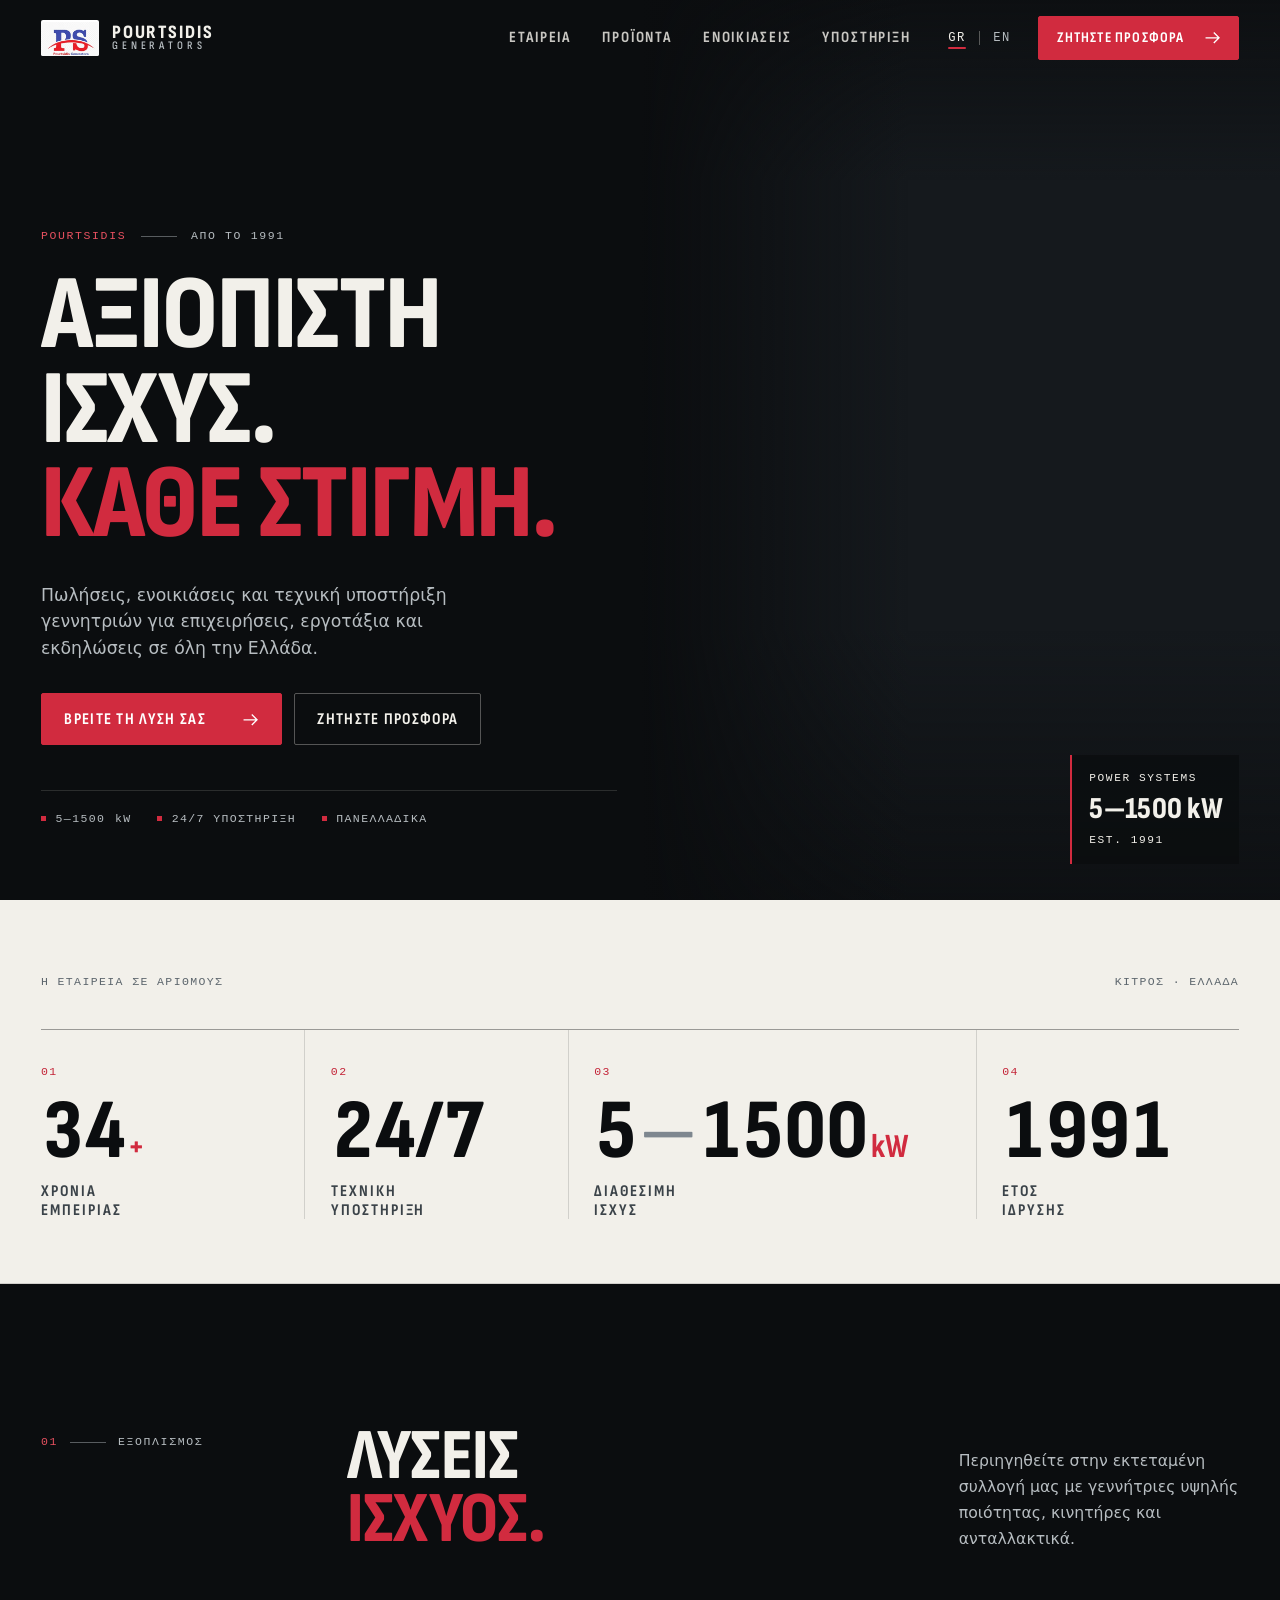
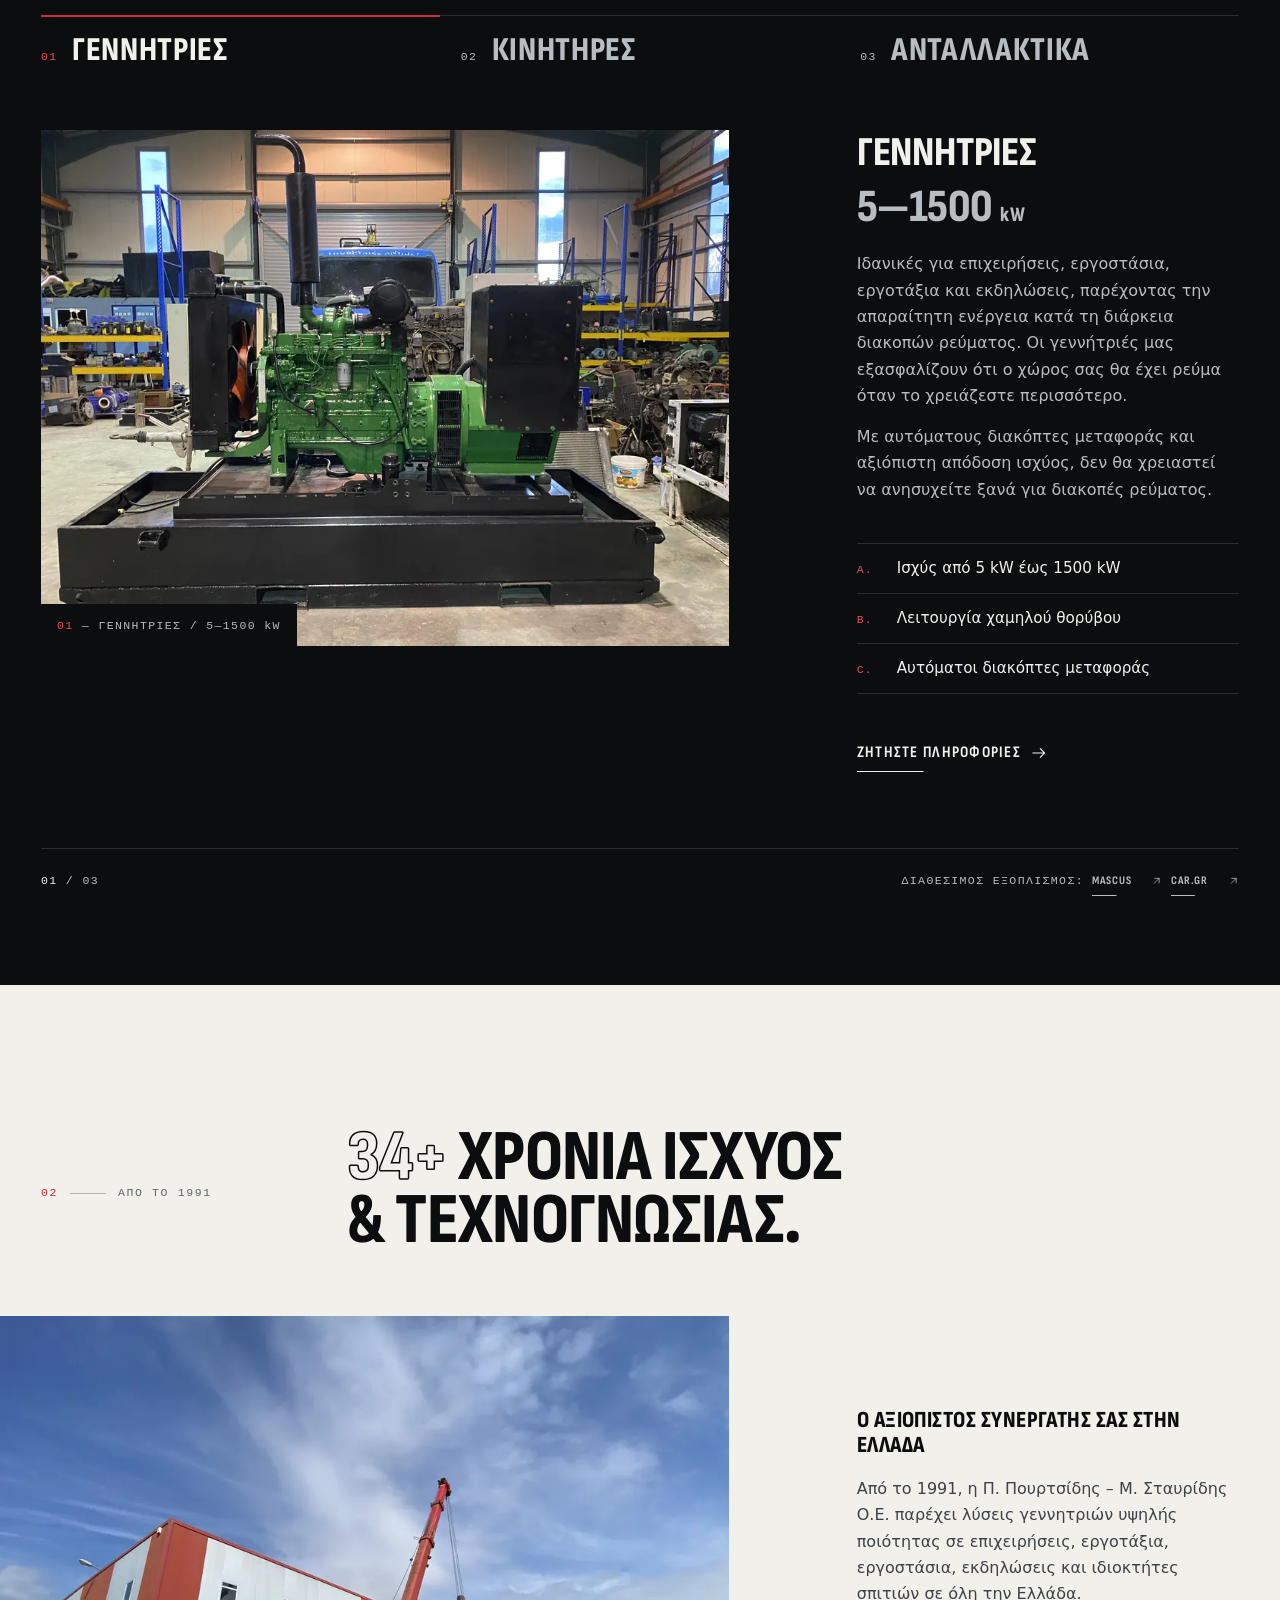
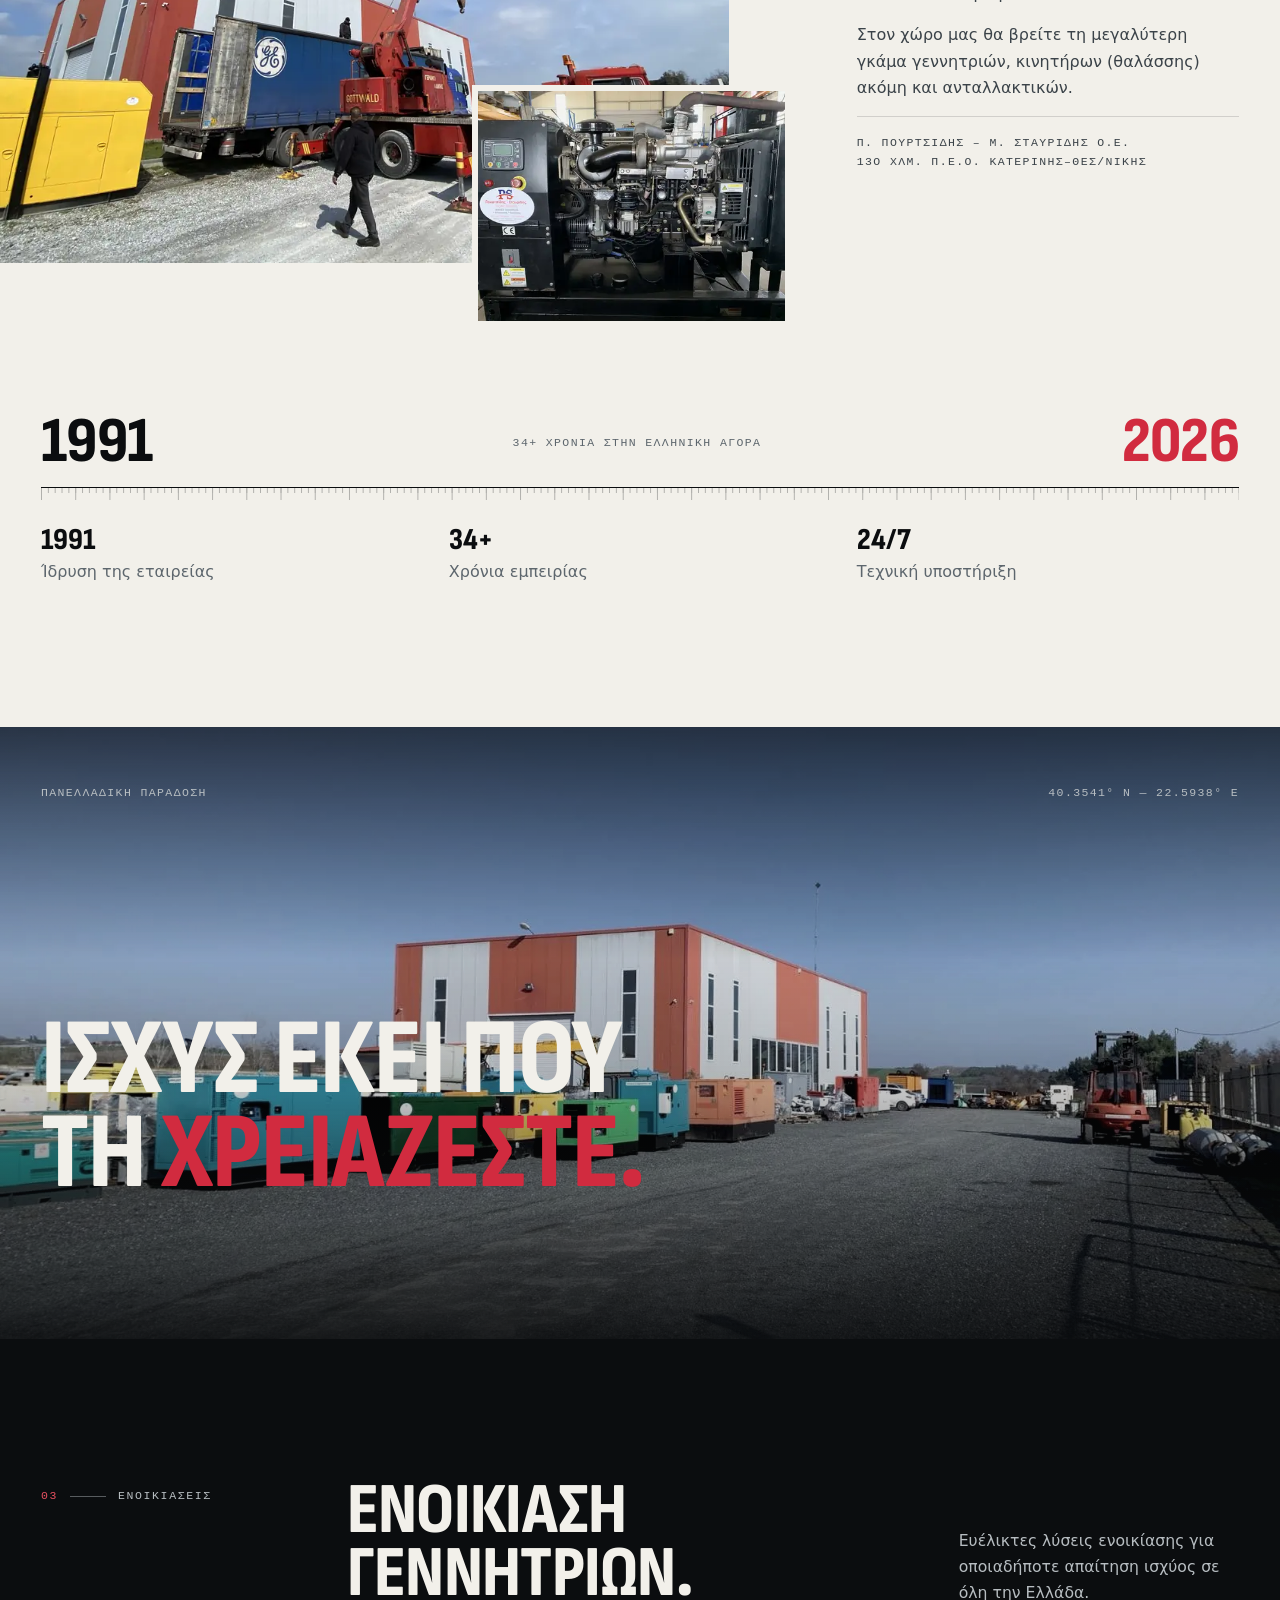
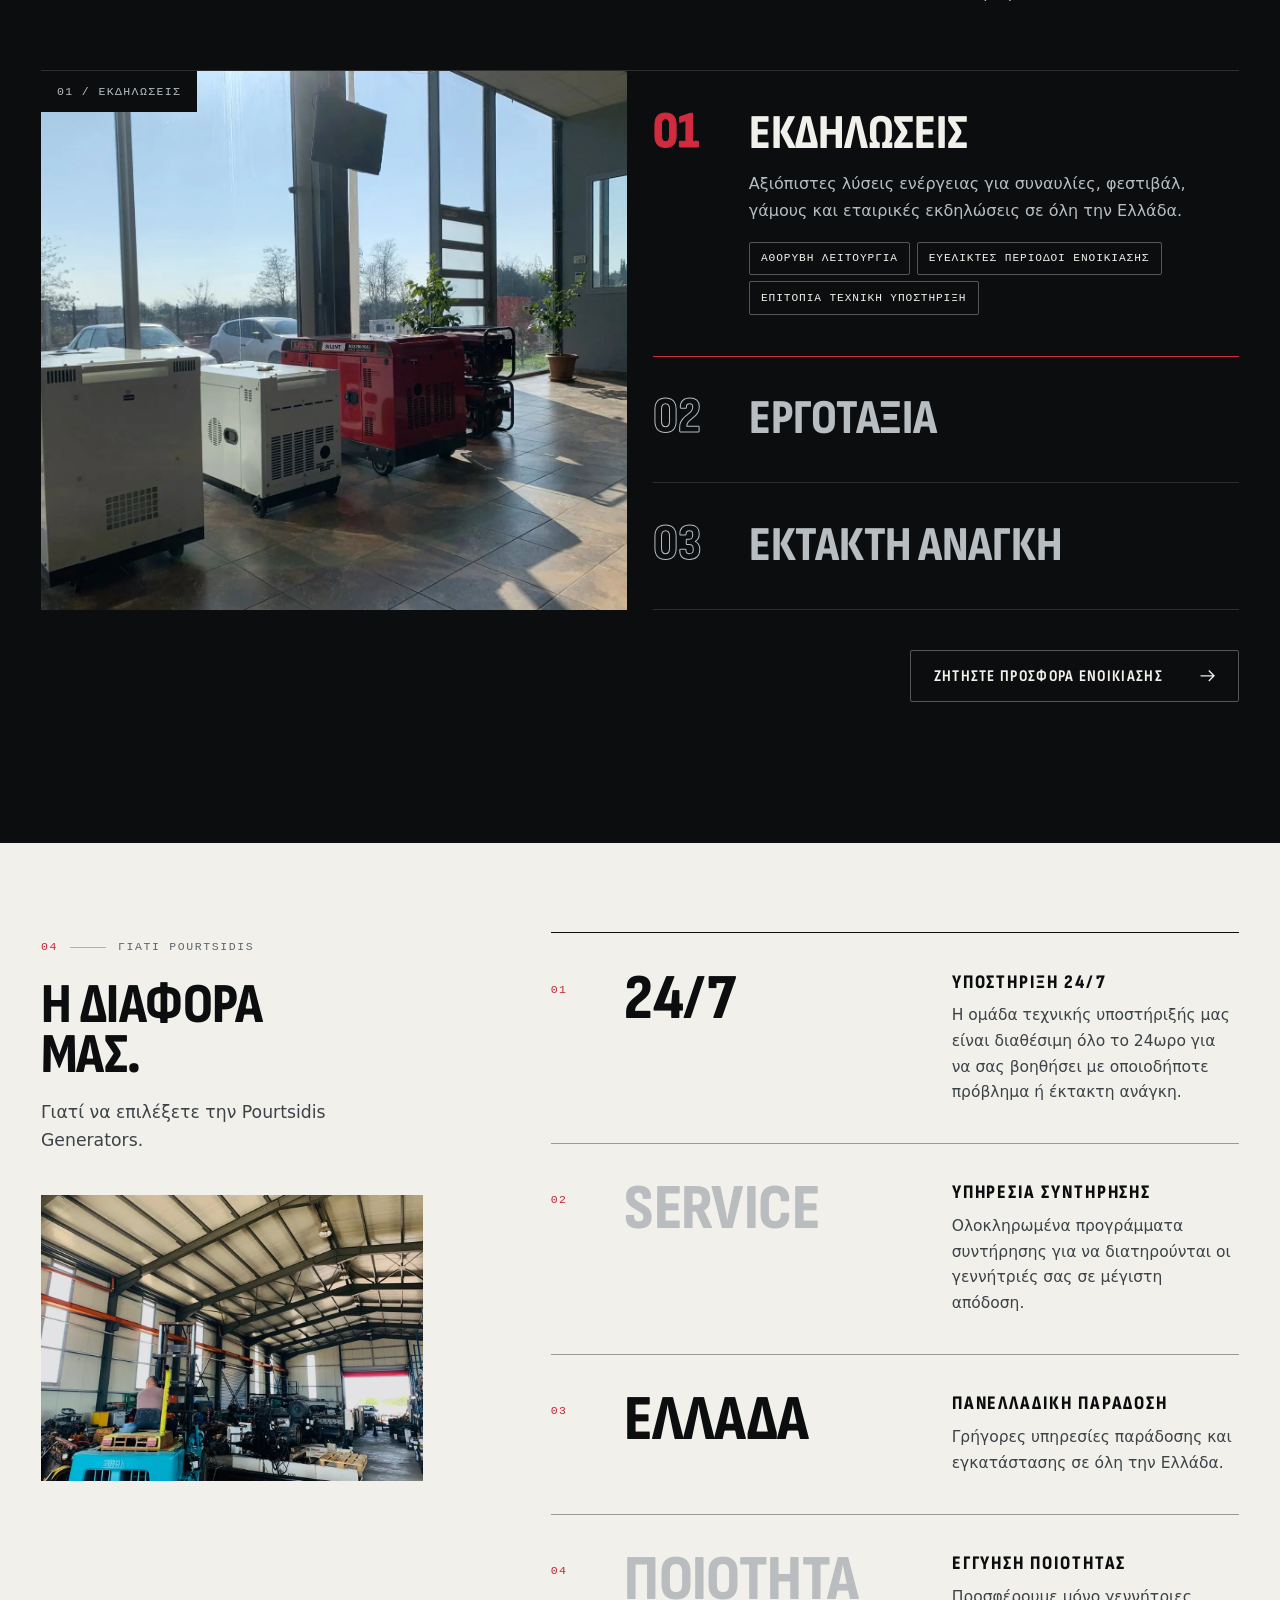
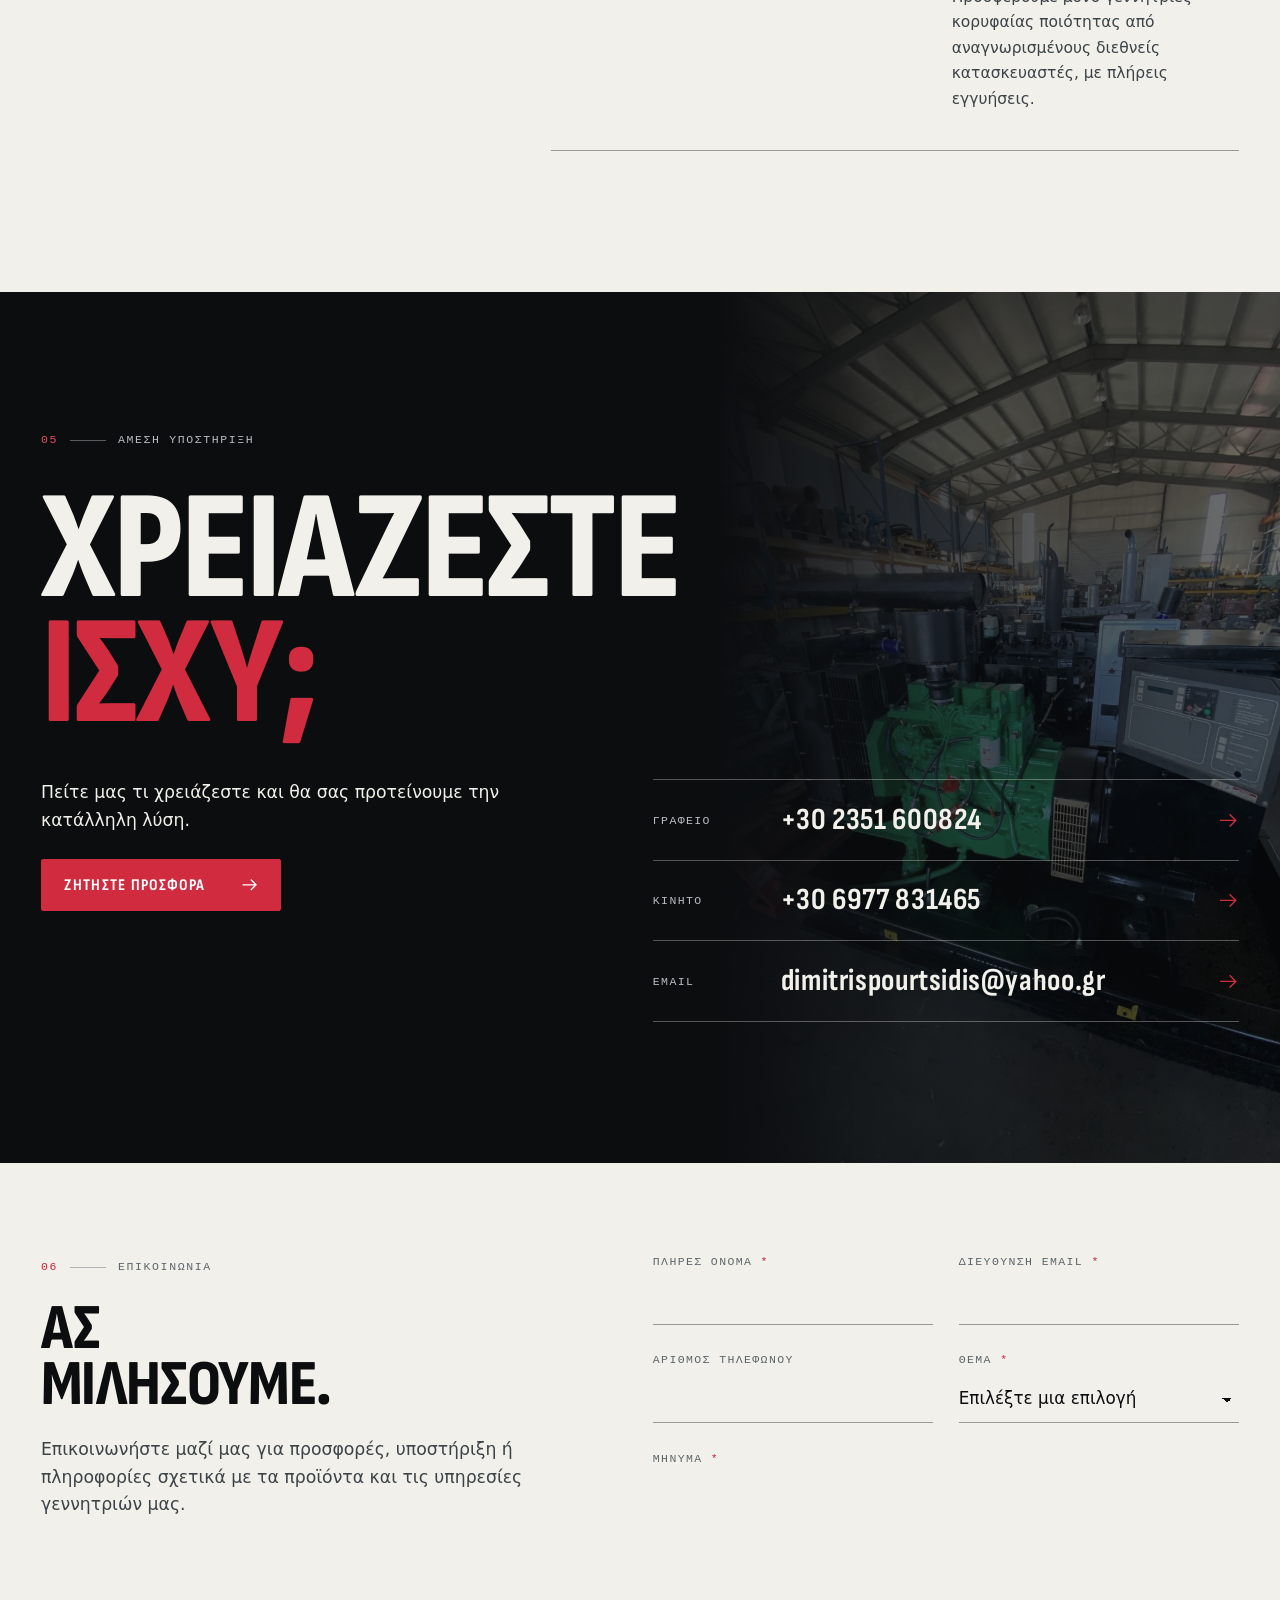
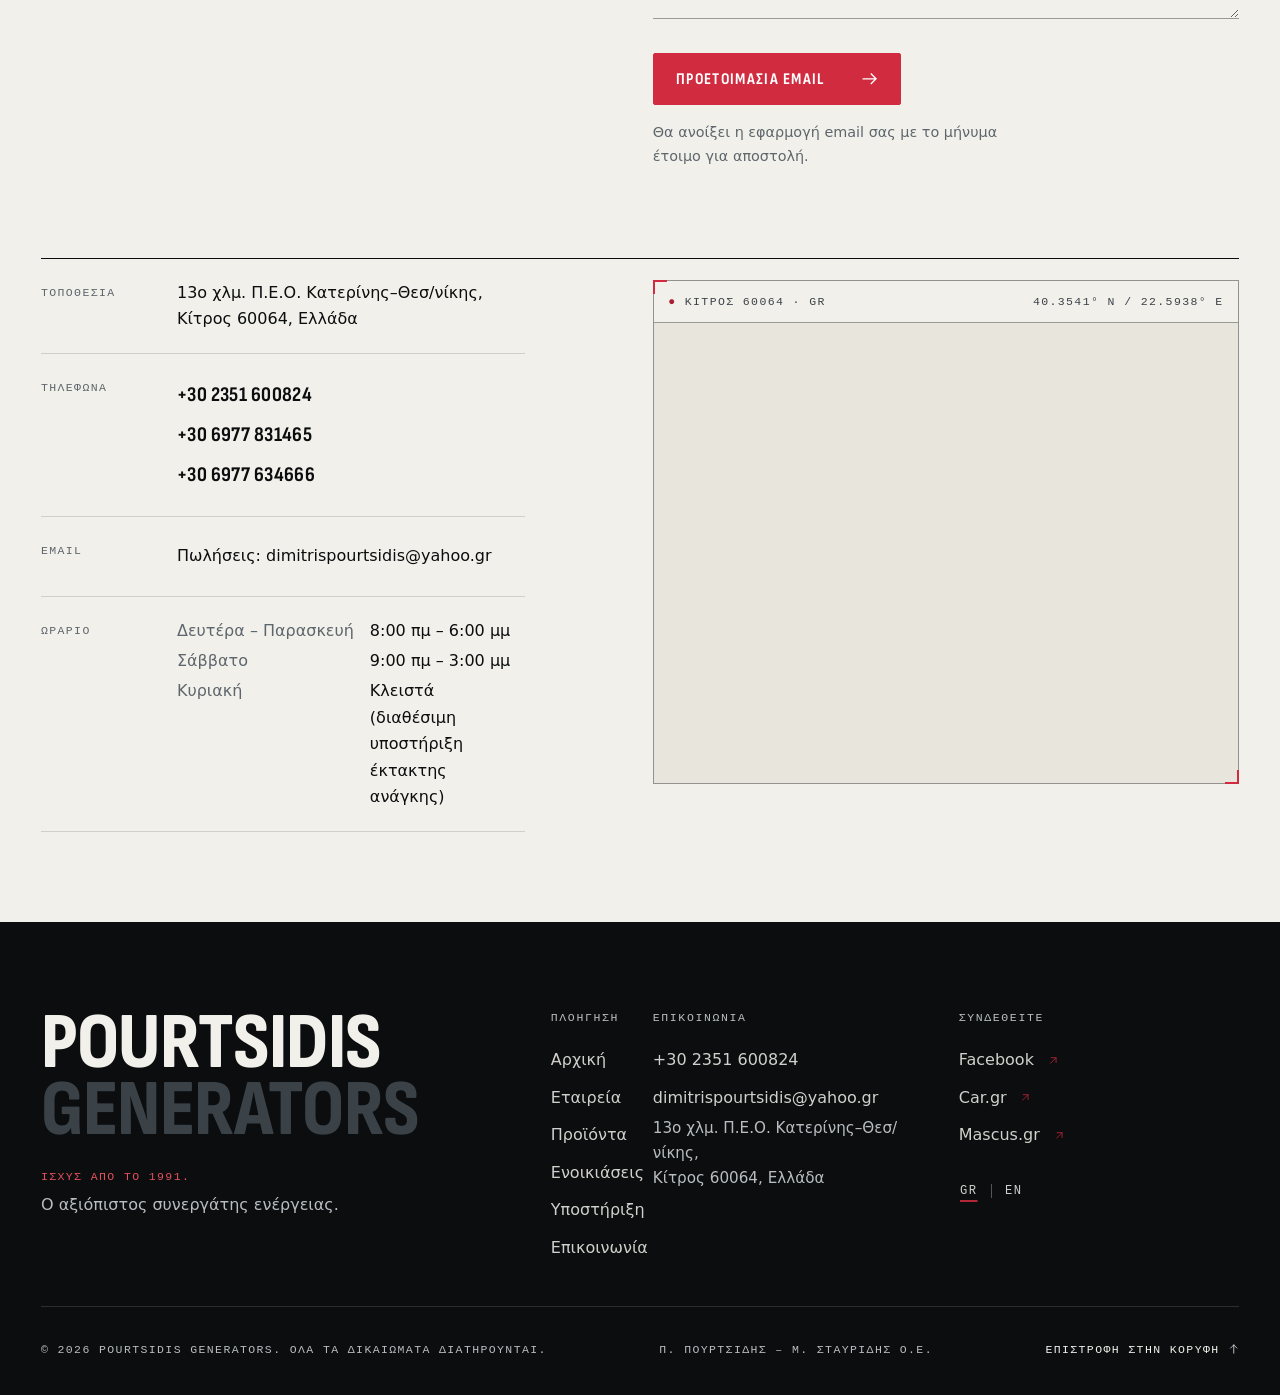
==== commit 3ae109f7: "Promote redesign to main pages; archive previous design in original/ - index.html / index-en.html / " ====
--- a/index.html
+++ b/index.html
@@ -4,391 +4,607 @@
     <meta charset="UTF-8">
     <meta name="viewport" content="width=device-width, initial-scale=1.0">
     <title>Pourtsidis Generators - Πώληση &amp; Ενοικίαση Γεννητριών</title>
+    <meta name="description" content="Πωλήσεις, ενοικιάσεις και τεχνική υποστήριξη γεννητριών, κινητήρων και ανταλλακτικών σε όλη την Ελλάδα από το 1991.">
+    <meta name="theme-color" content="#0b0d0f">
+    <link rel="alternate" hreflang="el" href="index.html">
+    <link rel="alternate" hreflang="en" href="index-en.html">
     <link rel="dns-prefetch" href="//maps.googleapis.com">
-    <link rel="preload" href="images/banner-mobile.webp" as="image" type="image/webp" media="(max-width: 768px)" fetchpriority="high">
-    <link rel="preload" href="images/banner.webp" as="image" type="image/webp" media="(min-width: 769px)" fetchpriority="high">
+    <link rel="preload" href="fonts/sofia-sans-condensed-greek.woff2" as="font" type="font/woff2" crossorigin>
+    <link rel="preload" href="fonts/sofia-sans-condensed-latin.woff2" as="font" type="font/woff2" crossorigin>
+    <link rel="preload" href="images/banner-mobile.webp" as="image" type="image/webp" media="(max-width: 900px)" fetchpriority="high">
+    <link rel="preload" as="image" type="image/webp" imagesrcset="images/6-small.webp 480w, images/6-medium.webp 960w, images/6.webp 1024w" imagesizes="(max-width: 1100px) 54vw, 50vw" media="(min-width: 901px)" fetchpriority="high">
     <link rel="icon" href="/favicon.ico" sizes="any">
     <link rel="icon" type="image/webp" href="favicon.webp">
     <link rel="stylesheet" href="styles.css">
+    <script>document.documentElement.classList.add('js');</script>
 </head>
 <body>
-<a href="#main-content" class="skip-link">Skip to main content</a>
-<!-- Navigation -->
-<nav id="navbar">
-    <div class="container">
-        <a class="logo" href="#home" aria-label="Pourtsidis Generators - Αρχική">
-            <img src="favicon.webp" srcset="favicon-96.webp 96w, favicon.webp 256w" sizes="96px" width="256" height="256" alt="" fetchpriority="high">
+<svg xmlns="http://www.w3.org/2000/svg" style="display:none" aria-hidden="true">
+    <symbol id="i-arrow" viewBox="0 0 24 24"><path d="M3 12h17M14 5.5l6.5 6.5-6.5 6.5"/></symbol>
+    <symbol id="i-arrow-up" viewBox="0 0 24 24"><path d="M12 21V4M5.5 10.5 12 4l6.5 6.5"/></symbol>
+    <symbol id="i-external" viewBox="0 0 24 24"><path d="M7 17 17 7M8 7h9v9"/></symbol>
+</svg>
+
+<a href="#main-content" class="skip-link">Μετάβαση στο κύριο περιεχόμενο</a>
+
+<!-- Header -->
+<header class="site-header" id="navbar">
+    <div class="shell site-header__inner">
+        <a class="brand" href="#home" aria-label="Pourtsidis Generators - Αρχική">
+            <span class="brand__plate"><img src="favicon.webp" width="256" height="256" alt=""></span>
+            <span class="brand__text" aria-hidden="true">Pourtsidis<span>Generators</span></span>
         </a>
-        <button class="nav-toggle" id="navToggle" type="button" aria-label="Toggle navigation" aria-controls="nav-menu" aria-expanded="false">
-            <i class="fas fa-bars" aria-hidden="true"></i>
-        </button>
-        <ul class="nav-links" id="nav-menu">
-            <li><a href="#home" class="nav-link">Αρχική</a></li>
-            <li><a href="#about" class="nav-link">Σχετικά με Εμάς</a></li>
-            <li><a href="#products" class="nav-link">Προϊόντα</a></li>
-            <li><a href="#contact" class="nav-link">Επικοινωνία</a></li>
-            <li><a href="#contact" class="btn-primary nav-cta">Ζητήστε Προσφορά</a></li>
-            <li class="language-switcher">
-                <a href="index.html" class="lang-btn active">GR</a>
-                <span class="lang-divider" aria-hidden="true">|</span>
-                <a href="index-en.html" class="lang-btn">EN</a>
+
+        <nav class="nav" id="site-menu" aria-label="Κύρια πλοήγηση">
+            <ul class="nav__list">
+                <li><a href="#about" class="nav__link"><span class="nav__num" aria-hidden="true">01</span>Εταιρεία</a></li>
+                <li><a href="#products" class="nav__link"><span class="nav__num" aria-hidden="true">02</span>Προϊόντα</a></li>
+                <li><a href="#services" class="nav__link"><span class="nav__num" aria-hidden="true">03</span>Ενοικιάσεις</a></li>
+                <li><a href="#why-us" class="nav__link"><span class="nav__num" aria-hidden="true">04</span>Υποστήριξη</a></li>
+                <li class="nav__item--mobile"><a href="#contact" class="nav__link"><span class="nav__num" aria-hidden="true">05</span>Επικοινωνία</a></li>
+            </ul>
+            <div class="nav__mobile-extra">
+                <a href="#contact" class="btn btn--primary" data-close-menu>Ζητήστε προσφορά <svg class="icon" aria-hidden="true"><use href="#i-arrow"/></svg></a>
+                <div class="nav__mobile-row">
+                    <div class="lang" aria-label="Γλώσσα">
+                        <a href="index.html" lang="el" aria-current="page">GR</a>
+                        <span class="lang__sep" aria-hidden="true"></span>
+                        <a href="index-en.html" lang="en" hreflang="en">EN</a>
+                    </div>
+                    <a class="mono" href="tel:+302351600824">+30 2351 600824</a>
+                </div>
+            </div>
+        </nav>
+
+        <div class="header__actions">
+            <div class="lang" aria-label="Γλώσσα">
+                <a href="index.html" lang="el" aria-current="page">GR</a>
+                <span class="lang__sep" aria-hidden="true"></span>
+                <a href="index-en.html" lang="en" hreflang="en">EN</a>
+            </div>
+            <a href="#contact" class="btn btn--primary btn--sm header__cta">Ζητήστε προσφορά <svg class="icon" aria-hidden="true"><use href="#i-arrow"/></svg></a>
+            <button class="nav-toggle" id="navToggle" type="button" aria-label="Άνοιγμα μενού" aria-controls="site-menu" aria-expanded="false" data-label-open="Άνοιγμα μενού" data-label-close="Κλείσιμο μενού">
+                <span class="nav-toggle__bar"></span>
+                <span class="nav-toggle__bar"></span>
+                <span class="nav-toggle__bar"></span>
+            </button>
+        </div>
+    </div>
+    <span class="site-header__progress" aria-hidden="true"></span>
+</header>
+
+<main id="main-content">
+
+<!-- Hero -->
+<section id="home" class="hero" aria-labelledby="hero-title">
+    <div class="shell hero__grid">
+        <div class="hero__content">
+            <p class="hero__kicker label"><span class="label__index">Pourtsidis</span><span class="label__rule" aria-hidden="true"></span>Από το 1991</p>
+            <h1 class="hero__title" id="hero-title">
+                <span class="hero__line"><span>Αξιόπιστη</span></span>
+                <span class="hero__line"><span>ισχύς.</span></span>
+                <span class="hero__line hero__line--accent"><span>Κάθε στιγμή.</span></span>
+            </h1>
+            <p class="hero__lead">Πωλήσεις, ενοικιάσεις και τεχνική υποστήριξη γεννητριών για επιχειρήσεις, εργοτάξια και εκδηλώσεις σε όλη την Ελλάδα.</p>
+            <div class="hero__actions">
+                <a href="#products" class="btn btn--primary">Βρείτε τη λύση σας <svg class="icon" aria-hidden="true"><use href="#i-arrow"/></svg></a>
+                <a href="#contact" class="btn btn--ghost">Ζητήστε προσφορά</a>
+            </div>
+            <p class="hero__meta mono" aria-label="Βασικά στοιχεία εταιρείας">
+                <span>5—1500 <span class="unit">kW</span></span>
+                <span>24/7 υποστήριξη</span>
+                <span>Πανελλαδικά</span>
+            </p>
+        </div>
+    </div>
+    <div class="hero__media">
+        <picture>
+            <source media="(max-width: 900px)" srcset="images/banner-mobile.webp" width="768" height="576">
+            <img src="images/6-medium.webp"
+                 srcset="images/6-small.webp 480w, images/6-medium.webp 960w, images/6.webp 1024w"
+                 sizes="(max-width: 1100px) 54vw, 50vw"
+                 width="960" height="1440"
+                 alt="Κλειστού τύπου γεννήτρια ντίζελ μπροστά στις εγκαταστάσεις της Pourtsidis Generators"
+                 fetchpriority="high" decoding="async">
+        </picture>
+        <p class="hero__spec" aria-hidden="true"><span>Power systems</span><strong>5—1500 <span class="unit">kW</span></strong><span>Est. 1991</span></p>
+    </div>
+</section>
+
+<!-- Metrics -->
+<section class="metrics section--light" aria-label="Η εταιρεία σε αριθμούς">
+    <div class="shell">
+        <div class="metrics__head">
+            <p class="mono" data-reveal>Η εταιρεία σε αριθμούς</p>
+            <p class="mono" data-reveal>Κίτρος · Ελλάδα</p>
+        </div>
+        <ul class="metrics__list">
+            <li class="metric" data-reveal>
+                <span class="metric__index mono" aria-hidden="true">01</span>
+                <span class="metric__value"><span data-count="34">34</span><small>+</small></span>
+                <span class="metric__label">Χρόνια<br>εμπειρίας</span>
+            </li>
+            <li class="metric" data-reveal>
+                <span class="metric__index mono" aria-hidden="true">02</span>
+                <span class="metric__value">24/7</span>
+                <span class="metric__label">Τεχνική<br>υποστήριξη</span>
+            </li>
+            <li class="metric" data-reveal>
+                <span class="metric__index mono" aria-hidden="true">03</span>
+                <span class="metric__value metric__value--range">5<span class="metric__dash">—</span><span data-count="1500">1500</span><small>kW</small></span>
+                <span class="metric__label">Διαθέσιμη<br>ισχύς</span>
+            </li>
+            <li class="metric" data-reveal>
+                <span class="metric__index mono" aria-hidden="true">04</span>
+                <span class="metric__value">1991</span>
+                <span class="metric__label">Έτος<br>ίδρυσης</span>
             </li>
         </ul>
     </div>
-</nav>
-
-<main id="main-content">
-<!-- Hero Section -->
-<section id="home" class="hero">
-    <div class="hero-content">
-        <p class="eyebrow"><span></span> Ενεργειακές λύσεις από το 1991</p>
-        <h1>Αξιόπιστη ισχύς.<br><em>Κάθε στιγμή.</em></h1>
-        <p class="hero-lead">Πωλήσεις, ενοικιάσεις και τεχνική υποστήριξη γεννητριών για επιχειρήσεις, εργοτάξια και εκδηλώσεις σε όλη την Ελλάδα.</p>
-        <div class="hero-buttons">
-            <a href="#products" class="btn-primary">Δείτε τις λύσεις μας <i class="fas fa-arrow-right" aria-hidden="true"></i></a>
-            <a href="#contact" class="btn-secondary">Ζητήστε προσφορά</a>
-        </div>
-        <div class="hero-proof" aria-label="Βασικά στοιχεία εταιρείας">
-            <div><strong>34+</strong><span>Χρόνια εμπειρίας</span></div>
-            <div><strong>24/7</strong><span>Τεχνική υποστήριξη</span></div>
-            <div><strong>5–1500</strong><span>kW διαθέσιμης ισχύος</span></div>
-        </div>
-    </div>
-    <a class="hero-scroll" href="#about" aria-label="Μετάβαση στην επόμενη ενότητα"><span></span> Ανακαλύψτε περισσότερα</a>
-</section>
-
-<!-- About Us Section -->
-<section id="about" class="about">
-    <div class="container">
-        <div class="section-header">
-            <span class="section-kicker">Η εταιρεία</span>
-            <h2>Σχετικά με Εμάς</h2>
-            <div class="underline"></div>
-        </div>
-        <div class="about-content">
-            <div class="about-text">
-                <h3>Ο Αξιόπιστος Συνεργάτης σας στην Ελλάδα</h3>
-                <p>Από το 1991, η Π.Πουρτσίδης - Μ.Σταυριδης Ο.Ε. παρέχει λύσεις γεννητριών υψηλής ποιότητας σε επιχειρήσεις, εργοτάξια, εργοστάσια, εκδηλώσεις και ιδιοκτήτες σπιτιών σε όλη την Ελλάδα. Στον χώρο μας μπορείτε να βρείτε την μεγαλύτερη γκάμα γεννητριών, κινητήρων (θαλάσσης) ακόμη και ανταλλακτικών.</p>
-                <ul class="about-highlights">
-                    <li><i class="fas fa-check-circle"></i> <span>34+ χρόνια εμπειρίας στην ελληνική αγορά</span></li>
-                    <li><i class="fas fa-check-circle"></i> <span>Τεχνική υποστήριξη 24/7</span></li>
-                </ul>
-            </div>
-            <div class="about-image">
-                <img
-                        src="images/AboutUs.webp"
-                        srcset="images/AboutUs-small.webp 480w, images/AboutUs-720.webp 720w, images/AboutUs-medium.webp 960w, images/AboutUs.webp 1920w"
-                        sizes="(max-width: 600px) calc(100vw - 32px), (max-width: 850px) calc(100vw - 40px), 630px"
-                        alt="Pourtsidis Generators Team"
-                        width="4032"
-                        height="3024"
-                        loading="lazy">
-                <div class="experience-badge"><strong>34+</strong><span>χρόνια<br>τεχνογνωσίας</span></div>
-            </div>
-        </div>
-    </div>
-</section>
-
-<!-- Products Section -->
-<section id="products" class="products">
-    <div class="container">
-        <div class="section-header">
-            <span class="section-kicker">Εξοπλισμός</span>
-            <h2>Τα Προϊόντα μας</h2>
-            <div class="underline"></div>
-            <p>Περιηγηθείτε στην εκτεταμένη συλλογή γεννητριών υψηλής ποιότητας προς πώληση</p>
-        </div>
-        <div class="product-categories">
-            <div class="category-tabs">
-                <button class="tab-btn active" data-category="residential">Γεννήτριες</button>
-                <button class="tab-btn" data-category="commercial">Κινητήρες</button>
-                <button class="tab-btn" data-category="industrial">Ανταλλακτικά</button>
-            </div>
-
-            <!-- Residential Generators -->
-            <div class="product-category active" data-category="residential">
-                <div class="product-content">
-                    <div class="product-text">
-                        <h3>Γεννήτριες</h3>
-                        <p>Ιδανικές για επιχειρήσεις, εργοστάσια, εργοτάξια, εκδηλώσεις, παρέχοντας απαραίτητη ενέργεια κατά τη διάρκεια διακοπών ρεύματος. Οι γεννήτριες μας εξασφαλίζουν ότι o χώρος σας θα έχει ρεύμα όταν το χρειάζεστε περισσότερο.</p>
-                        <p>Με αυτόματους διακόπτες μεταφοράς και αξιόπιστη απόδοση ισχύος, δεν θα χρειαστεί ποτέ να ανησυχείτε ξανά για διακοπές ρεύματος.</p>
-                        <ul class="product-highlights">
-                            <li><i class="fas fa-check-circle"></i> <span>Ισχύς από 5kW έως 1500kW</span></li>
-                            <li><i class="fas fa-check-circle"></i> <span>Λειτουργία Χαμηλού Θορύβου</span></li>
-                            <li><i class="fas fa-check-circle"></i> <span>Αυτόματοι Διακόπτες Μεταφοράς</span></li>
+</section>
+
+<!-- Products -->
+<section id="products" class="section section--dark products" aria-labelledby="products-title">
+    <div class="shell">
+        <div class="grid-12 section-head">
+            <p class="section-head__label label" data-reveal><span class="label__index">01</span><span class="label__rule" aria-hidden="true"></span>Εξοπλισμός</p>
+            <h2 class="section-head__title display display--h2" id="products-title" data-reveal>Λύσεις<br><span class="accent">ισχύος.</span></h2>
+            <p class="section-head__aside" data-reveal>Περιηγηθείτε στην εκτεταμένη συλλογή μας με γεννήτριες υψηλής ποιότητας, κινητήρες και ανταλλακτικά.</p>
+        </div>
+
+        <div data-reveal>
+            <div class="products__tabs" role="tablist" aria-label="Κατηγορίες προϊόντων">
+                <button class="tab" type="button" role="tab" id="tab-generators" aria-controls="panel-generators" aria-selected="true" tabindex="0">
+                    <span class="tab__num">01</span><span class="tab__name">Γεννήτριες</span>
+                </button>
+                <button class="tab" type="button" role="tab" id="tab-engines" aria-controls="panel-engines" aria-selected="false" tabindex="-1">
+                    <span class="tab__num">02</span><span class="tab__name">Κινητήρες</span>
+                </button>
+                <button class="tab" type="button" role="tab" id="tab-parts" aria-controls="panel-parts" aria-selected="false" tabindex="-1">
+                    <span class="tab__num">03</span><span class="tab__name">Ανταλλακτικά</span>
+                </button>
+            </div>
+
+            <div class="products__stage">
+                <!-- Generators -->
+                <article class="product is-active" role="tabpanel" id="panel-generators" aria-labelledby="tab-generators">
+                    <div class="product__media">
+                        <img src="images/1-medium.webp"
+                             srcset="images/1-small.webp 480w, images/1-medium.webp 960w, images/1.webp 1920w"
+                             sizes="(max-width: 900px) 100vw, 58vw"
+                             width="3767" height="2825"
+                             alt="Γεννήτρια ντίζελ σε μεταλλικό πλαίσιο στο συνεργείο της εταιρείας"
+                             loading="lazy" decoding="async">
+                        <p class="product__tag mono" aria-hidden="true"><b>01</b> — Γεννήτριες / 5—1500 <span class="unit">kW</span></p>
+                    </div>
+                    <div class="product__body">
+                        <div class="product__text">
+                            <h3 class="product__title">Γεννήτριες</h3>
+                            <p class="product__spec">5—1500 <small>kW</small></p>
+                            <p>Ιδανικές για επιχειρήσεις, εργοστάσια, εργοτάξια και εκδηλώσεις, παρέχοντας την απαραίτητη ενέργεια κατά τη διάρκεια διακοπών ρεύματος. Οι γεννήτριές μας εξασφαλίζουν ότι ο χώρος σας θα έχει ρεύμα όταν το χρειάζεστε περισσότερο.</p>
+                            <p>Με αυτόματους διακόπτες μεταφοράς και αξιόπιστη απόδοση ισχύος, δεν θα χρειαστεί να ανησυχείτε ξανά για διακοπές ρεύματος.</p>
+                        </div>
+                        <ul class="specs">
+                            <li><span aria-hidden="true">A.</span><span>Ισχύς από 5 kW έως 1500 kW</span></li>
+                            <li><span aria-hidden="true">B.</span><span>Λειτουργία χαμηλού θορύβου</span></li>
+                            <li><span aria-hidden="true">C.</span><span>Αυτόματοι διακόπτες μεταφοράς</span></li>
                         </ul>
-                    </div>
-                    <div class="product-gallery">
-                        <img
-                                src="images/1.webp"
-                                srcset="images/1-small.webp 480w, images/1-medium.webp 960w, images/1.webp 1920w"
-                                sizes="(max-width: 600px) calc(100vw - 32px), (max-width: 850px) calc(100vw - 40px), 560px"
-                                alt="Residential Generator"
-                                width="3767"
-                                height="2825"
-                                loading="lazy">
-                    </div>
-                </div>
-            </div>
-
-            <!-- Commercial Generators -->
-            <div class="product-category" data-category="commercial">
-                <div class="product-content">
-                    <div class="product-text">
-                        <h3>Κινητήρες</h3>
-                        <p>Στον χώρο μας προσφέρουμε κινητήρες για βιομηχανικές εγκαταστάσεις, γεωργικές μηχανές ή θαλάσσιες εφαρμογές. Οι κινητήρες μας προσφέρουν αξιόπιστη απόδοση, υψηλή αποτελεσματικότητα και μακροπρόθεσμη αξιοπιστία. Επιλέξτε από την ποικιλία μας για να βεβαιωθείτε ότι καλύπτετε όλες τις ανάγκες σας με την κατάλληλη λύση.</p>
-                        <p>Προσφέρουμε εξατομικευμένες λύσεις και τεχνική υποστήριξη για να σας βοηθήσουμε να επιλέξετε τον κατάλληλο κινητήρα για τις συγκεκριμένες ανάγκες σας.</p>
-                    </div>
-                    <div class="product-gallery">
-                        <img
-                                src="images/2.webp"
-                                srcset="images/2-small.webp 480w, images/2-medium.webp 960w, images/2.webp 1920w"
-                                sizes="(max-width: 600px) calc(100vw - 32px), (max-width: 850px) calc(100vw - 40px), 560px"
-                                alt="Commercial Generator"
-                                width="3024"
-                                height="4032"
-                                loading="lazy">
-                    </div>
-                </div>
-            </div>
-
-            <!-- Industrial Generators -->
-            <div class="product-category" data-category="industrial">
-                <div class="product-content">
-                    <div class="product-text">
-                        <h3>Ανταλλακτικά</h3>
-                        <p>Προσφέρουμε εκτεταμένη υποστήριξη ανταλλακτικών για όλες τις γεννήτριες και κινητήρες μας, διασφαλίζοντας τη συνεχή και αποτελεσματική λειτουργία των συστημάτων σας. Με ένα ευρύ φάσμα διαθέσιμων ανταλλακτικών και εξειδικευμένες υπηρεσίες συντήρησης, είμαστε εδώ για να καλύψουμε κάθε ανάγκη σας, από την πρόληψη βλαβών έως την άμεση αντικατάσταση εξαντλημένων εξαρτημάτων. Εμπιστευτείτε τους ειδικούς μας για την παροχή γρήγορης και αξιόπιστης υποστήριξης, διατηρώντας τις εγκαταστάσεις σας σε άριστη κατάσταση.</p>
-                    </div>
-                    <div class="product-gallery">
-                        <img
-                                src="images/4.webp"
-                                srcset="images/4-small.webp 480w, images/4-medium.webp 960w, images/4.webp 1920w"
-                                sizes="(max-width: 600px) calc(100vw - 32px), (max-width: 850px) calc(100vw - 40px), 560px"
-                                alt="Industrial Generator"
-                                width="3807"
-                                height="2855"
-                                loading="lazy">
-                    </div>
-                </div>
-            </div>
-
-            <!-- Portable Generators -->
-            <div class="product-category" data-category="portable">
-                <div class="product-content">
-                    <div class="product-text">
-                        <h3>Ανταλλακτικά</h3>
-                        <p>Ευέλικτες, κινητές γεννήτριες για εργοτάξια, υπαίθριες εκδηλώσεις και καταστάσεις έκτακτης ανάγκης. Οι φορητές γεννήτριες μας συνδυάζουν αξιοπιστία με ευκολία.</p>
-                        <p>Εύκολες στη μεταφορά και την εγκατάσταση, αυτές οι γεννήτριες παρέχουν ενέργεια όπου τη χρειάζεστε.</p>
-                        <ul class="product-highlights">
-                            <li><i class="fas fa-check-circle"></i> <span>Ισχύς από 2kW έως 12kW</span></li>
-                            <li><i class="fas fa-check-circle"></i> <span>Επιλογές Βενζίνης ή Διπλού Καυσίμου</span></li>
-                            <li><i class="fas fa-check-circle"></i> <span>Ελαφρύς, Συμπαγής Σχεδιασμός</span></li>
-                            <li><i class="fas fa-check-circle"></i> <span>Επιλογές Ηλεκτρικής ή Χειροκίνητης Εκκίνησης</span></li>
+                        <div><a href="#contact" class="text-link" data-subject="Sales Inquiry">Ζητήστε πληροφορίες <svg class="icon" aria-hidden="true"><use href="#i-arrow"/></svg></a></div>
+                    </div>
+                </article>
+
+                <!-- Engines -->
+                <article class="product" role="tabpanel" id="panel-engines" aria-labelledby="tab-engines">
+                    <div class="product__media">
+                        <img src="images/9-medium.webp"
+                             srcset="images/9-small.webp 480w, images/9-medium.webp 960w, images/9.webp 1920w"
+                             sizes="(max-width: 900px) 100vw, 58vw"
+                             width="4032" height="3024"
+                             alt="Μεγάλος κινητήρας V και γεννήτρια στον χώρο της εταιρείας"
+                             loading="lazy" decoding="async">
+                        <p class="product__tag mono" aria-hidden="true"><b>02</b> — Κινητήρες / Βιομηχανία · Θάλασσα</p>
+                    </div>
+                    <div class="product__body">
+                        <div class="product__text">
+                            <h3 class="product__title">Κινητήρες</h3>
+                            <p class="product__spec product__spec--text">Βιομηχανία / Γεωργία / Θάλασσα</p>
+                            <p>Στον χώρο μας προσφέρουμε κινητήρες για βιομηχανικές εγκαταστάσεις, γεωργικά μηχανήματα ή θαλάσσιες εφαρμογές. Επιλέξτε από την ποικιλία μας για να βεβαιωθείτε ότι καλύπτετε όλες τις ανάγκες σας με την κατάλληλη λύση.</p>
+                            <p>Προσφέρουμε εξατομικευμένες λύσεις και τεχνική υποστήριξη για να σας βοηθήσουμε να επιλέξετε τον κατάλληλο κινητήρα για τις συγκεκριμένες ανάγκες σας.</p>
+                        </div>
+                        <ul class="specs">
+                            <li><span aria-hidden="true">A.</span><span>Αξιόπιστη απόδοση</span></li>
+                            <li><span aria-hidden="true">B.</span><span>Υψηλή αποτελεσματικότητα</span></li>
+                            <li><span aria-hidden="true">C.</span><span>Μακροπρόθεσμη αξιοπιστία</span></li>
                         </ul>
-                        <a href="#contact" class="btn-secondary">Ρωτήστε για Φορητές Γεννήτριες</a>
-                    </div>
-                    <div class="product-gallery">
-                        <img
-                                src="images/2.webp"
-                                srcset="images/2-small.webp 480w, images/2-medium.webp 960w, images/2.webp 1920w"
-                                sizes="(max-width: 600px) calc(100vw - 32px), (max-width: 850px) calc(100vw - 40px), 560px"
-                                alt="Portable Generator"
-                                width="3024"
-                                height="4032"
-                                loading="lazy">
-                    </div>
-                </div>
-            </div>
-        </div>
-        <div class="view-all-products">
-        </div>
-    </div>
-</section>
-
-<!-- Rental Services Section -->
-<section id="services" class="services">
-    <div class="container">
-        <div class="section-header">
-            <span class="section-kicker">Ενοικιάσεις</span>
-            <h2>Υπηρεσίες Ενοικίασης Γεννητριών</h2>
-            <div class="underline"></div>
-            <p>Ευέλικτες λύσεις ενοικίασης για οποιαδήποτε απαίτηση ισχύος σε όλη την Ελλάδα</p>
-        </div>
-        <div class="services-grid">
-            <div class="service-card">
-                <div class="service-icon">
-                    <i class="fas fa-building"></i>
-                </div>
-                <h3>Ενέργεια Εκδηλώσεων</h3>
-                <p>Αξιόπιστες λύσεις ενέργειας για συναυλίες, φεστιβάλ, γάμους και εταιρικές εκδηλώσεις σε όλη την Ελλάδα.</p>
-                <ul class="service-features">
-                    <li>Επιλογές αθόρυβης λειτουργίας</li>
-                    <li>Ευέλικτες περίοδοι ενοικίασης</li>
-                    <li>Επιτόπια τεχνική υποστήριξη</li>
-                </ul>
-            </div>
-            <div class="service-card">
-                <div class="service-icon">
-                    <i class="fas fa-hard-hat"></i>
-                </div>
-                <h3>Εργοτάξια</h3>
-                <p>Γεννήτριες βαρέως τύπου για κατασκευαστικά έργα σε απομακρυσμένες τοποθεσίες και αστικά κέντρα.</p>
-                <ul class="service-features">
-                    <li>Ανθεκτικές μονάδες έτοιμες για εργοτάξιο</li>
-                    <li>Εκπτώσεις μακροχρόνιας ενοικίασης</li>
-                    <li>Συμπεριλαμβάνεται παράδοση και εγκατάσταση</li>
-                </ul>
-            </div>
-            <div class="service-card">
-                <div class="service-icon">
-                    <i class="fas fa-home"></i>
-                </div>
-                <h3>Εφεδρική Έκτακτη Ανάγκη</h3>
-                <p>Βραχυπρόθεσμες λύσεις για επιχειρήσεις και σπίτια κατά τη διάρκεια διακοπών ρεύματος ή συντήρησης δικτύου.</p>
-                <ul class="service-features">
-                    <li>Ταχεία ανάπτυξη</li>
-                    <li>Ευέλικτες επιλογές χωρητικότητας</li>
-                    <li>Διαθέσιμη παράδοση σε νησιά</li>
-                </ul>
-            </div>
-        </div>
-    </div>
-</section>
-
-<!-- Why Choose Us Section -->
-<section id="why-us" class="why-us">
-    <div class="container">
-        <div class="section-header">
-            <span class="section-kicker">Η διαφορά μας</span>
-            <h2>Γιατί να Επιλέξετε την Pourtsidis Generators</h2>
-            <div class="underline"></div>
-        </div>
-        <div class="why-us-content">
-            <div class="why-us-grid">
-                <div class="why-us-card">
-                    <div class="why-us-icon">
-                        <i class="fas fa-headset"></i>
-                    </div>
+                        <div><a href="#contact" class="text-link" data-subject="Sales Inquiry">Ζητήστε πληροφορίες <svg class="icon" aria-hidden="true"><use href="#i-arrow"/></svg></a></div>
+                    </div>
+                </article>
+
+                <!-- Spare parts -->
+                <article class="product" role="tabpanel" id="panel-parts" aria-labelledby="tab-parts">
+                    <div class="product__media">
+                        <img src="images/3-medium.webp"
+                             srcset="images/3-small.webp 480w, images/3-medium.webp 960w, images/3.webp 1920w"
+                             sizes="(max-width: 900px) 100vw, 58vw"
+                             width="4032" height="3024"
+                             alt="Λεπτομέρεια κινητήρα γεννήτριας με σωληνώσεις και εξαρτήματα"
+                             loading="lazy" decoding="async">
+                        <p class="product__tag mono" aria-hidden="true"><b>03</b> — Ανταλλακτικά / Service</p>
+                    </div>
+                    <div class="product__body">
+                        <div class="product__text">
+                            <h3 class="product__title">Ανταλλακτικά</h3>
+                            <p class="product__spec product__spec--text">Πρόληψη / Συντήρηση / Αντικατάσταση</p>
+                            <p>Προσφέρουμε εκτεταμένη υποστήριξη ανταλλακτικών για όλες τις γεννήτριες και τους κινητήρες μας, διασφαλίζοντας τη συνεχή και αποτελεσματική λειτουργία των συστημάτων σας.</p>
+                            <p>Με ευρύ φάσμα διαθέσιμων ανταλλακτικών και εξειδικευμένες υπηρεσίες συντήρησης, καλύπτουμε κάθε ανάγκη σας, από την πρόληψη βλαβών έως την άμεση αντικατάσταση φθαρμένων εξαρτημάτων.</p>
+                        </div>
+                        <ul class="specs">
+                            <li><span aria-hidden="true">A.</span><span>Ανταλλακτικά για γεννήτριες και κινητήρες</span></li>
+                            <li><span aria-hidden="true">B.</span><span>Εξειδικευμένες υπηρεσίες συντήρησης</span></li>
+                            <li><span aria-hidden="true">C.</span><span>Γρήγορη και αξιόπιστη υποστήριξη</span></li>
+                        </ul>
+                        <div><a href="#contact" class="text-link" data-subject="Technical Support">Ζητήστε πληροφορίες <svg class="icon" aria-hidden="true"><use href="#i-arrow"/></svg></a></div>
+                    </div>
+                </article>
+            </div>
+        </div>
+
+        <div class="products__foot mono">
+            <span class="products__counter" aria-hidden="true"><b data-product-index>01</b> / 03</span>
+            <span>Διαθέσιμος εξοπλισμός:
+                <a class="text-link" href="https://www.mascus.gr/p-pourtsidis-m-stavridis-o-e/b9107036,1,relevance,searchdealer.html" target="_blank" rel="noopener noreferrer">Mascus<span class="visually-hidden"> (ανοίγει σε νέα καρτέλα)</span> <svg class="icon" aria-hidden="true"><use href="#i-external"/></svg></a>
+                <a class="text-link" href="https://pourtsidis.car.gr/builders/" target="_blank" rel="noopener noreferrer">Car.gr<span class="visually-hidden"> (ανοίγει σε νέα καρτέλα)</span> <svg class="icon" aria-hidden="true"><use href="#i-external"/></svg></a>
+            </span>
+        </div>
+    </div>
+</section>
+
+<!-- Company story -->
+<section id="about" class="section section--light story" aria-labelledby="about-title">
+    <div class="shell">
+        <div class="grid-12 story__head">
+            <p class="story__label label" data-reveal><span class="label__index">02</span><span class="label__rule" aria-hidden="true"></span>Από το 1991</p>
+            <h2 class="story__title display display--h2" id="about-title" data-reveal><span class="outline">34+</span> χρόνια ισχύος<br>&amp; τεχνογνωσίας.</h2>
+        </div>
+
+        <div class="grid-12 story__body">
+            <div class="story__media">
+                <div class="frame" data-reveal="media">
+                    <img src="images/AboutUs-medium.webp"
+                         srcset="images/AboutUs-small.webp 480w, images/AboutUs-720.webp 720w, images/AboutUs-medium.webp 960w, images/AboutUs.webp 1920w"
+                         sizes="(max-width: 900px) 100vw, 60vw"
+                         width="4032" height="3024"
+                         alt="Γερανοφόρο όχημα της εταιρείας εκφορτώνει εξοπλισμό μπροστά στις εγκαταστάσεις"
+                         loading="lazy" decoding="async">
+                </div>
+                <div class="story__inset">
+                    <div class="frame" data-reveal="media" style="--i: 2">
+                        <img src="images/8-small.webp"
+                             srcset="images/8-small.webp 480w, images/8-medium.webp 960w"
+                             sizes="(max-width: 900px) 38vw, 24vw"
+                             width="4032" height="3024"
+                             alt="Πίνακας ελέγχου γεννήτριας με το σήμα Πουρτσίδης - Σταυρίδης"
+                             loading="lazy" decoding="async">
+                    </div>
+                </div>
+            </div>
+
+            <div class="story__text" data-reveal>
+                <h3>Ο αξιόπιστος συνεργάτης σας στην Ελλάδα</h3>
+                <p>Από το 1991, η Π. Πουρτσίδης – Μ. Σταυρίδης Ο.Ε. παρέχει λύσεις γεννητριών υψηλής ποιότητας σε επιχειρήσεις, εργοτάξια, εργοστάσια, εκδηλώσεις και ιδιοκτήτες σπιτιών σε όλη την Ελλάδα.</p>
+                <p>Στον χώρο μας θα βρείτε τη μεγαλύτερη γκάμα γεννητριών, κινητήρων (θαλάσσης) ακόμη και ανταλλακτικών.</p>
+                <p class="story__company mono">Π. Πουρτσίδης – Μ. Σταυρίδης Ο.Ε.<br>13ο χλμ. Π.Ε.Ο. Κατερίνης–Θεσ/νίκης</p>
+            </div>
+
+            <div class="timeline" aria-label="Χρονολόγιο εταιρείας">
+                <div class="timeline__bar" data-reveal>
+                    <span class="timeline__year">1991</span>
+                    <span class="timeline__mid mono">34+ χρόνια στην ελληνική αγορά</span>
+                    <span class="timeline__year timeline__year--now">2026</span>
+                </div>
+                <div class="timeline__track" data-reveal="line" aria-hidden="true"><div class="ruler"></div></div>
+                <div class="timeline__facts">
+                    <div data-reveal><strong>1991</strong><span>Ίδρυση της εταιρείας</span></div>
+                    <div data-reveal><strong>34+</strong><span>Χρόνια εμπειρίας</span></div>
+                    <div data-reveal><strong>24/7</strong><span>Τεχνική υποστήριξη</span></div>
+                </div>
+            </div>
+        </div>
+    </div>
+</section>
+
+<!-- Cinematic break -->
+<section class="cinema" aria-labelledby="cinema-title">
+    <div class="cinema__media" data-parallax>
+        <img src="images/banner.webp" width="1600" height="1200"
+             alt="Γεννήτριες σε σειρά στον εξωτερικό χώρο των εγκαταστάσεων της εταιρείας"
+             loading="lazy" decoding="async">
+    </div>
+    <div class="shell cinema__inner">
+        <div class="cinema__top mono">
+            <span>Πανελλαδική παράδοση</span>
+            <span>40.3541° N — 22.5938° E</span>
+        </div>
+        <div>
+            <h2 class="cinema__title display" id="cinema-title" data-reveal>Ισχύς εκεί που τη <span class="accent">χρειάζεστε.</span></h2>
+            <ul class="cinema__uses" data-reveal>
+                <li>Εργοτάξια</li>
+                <li>Εργοστάσια</li>
+                <li>Εκδηλώσεις</li>
+                <li>Εφεδρική ισχύς</li>
+            </ul>
+        </div>
+    </div>
+</section>
+
+<!-- Rentals -->
+<section id="services" class="section section--dark rentals" aria-labelledby="rentals-title">
+    <div class="shell">
+        <div class="grid-12 section-head">
+            <p class="section-head__label label" data-reveal><span class="label__index">03</span><span class="label__rule" aria-hidden="true"></span>Ενοικιάσεις</p>
+            <h2 class="section-head__title display display--h2" id="rentals-title" data-reveal>Ενοικίαση<br>γεννητριών.</h2>
+            <p class="section-head__aside" data-reveal>Ευέλικτες λύσεις ενοικίασης για οποιαδήποτε απαίτηση ισχύος σε όλη την Ελλάδα.</p>
+        </div>
+
+        <ol class="rentals__list" data-rentals>
+            <li class="rental is-active">
+                <figure class="rental__media">
+                    <img src="images/εικόνα_Viber_2025-03-31_10-45-07-516.webp" width="1600" height="1200"
+                         alt="Αθόρυβες γεννήτριες ντίζελ στον εκθεσιακό χώρο"
+                         loading="lazy" decoding="async">
+                    <figcaption class="mono" aria-hidden="true">01 / Εκδηλώσεις</figcaption>
+                </figure>
+                <div class="rental__body">
+                    <span class="rental__num" aria-hidden="true">01</span>
+                    <h3 class="rental__title"><button type="button" aria-expanded="true" aria-controls="rental-1">Εκδηλώσεις</button></h3>
+                    <div class="rental__detail" id="rental-1">
+                        <div>
+                            <p>Αξιόπιστες λύσεις ενέργειας για συναυλίες, φεστιβάλ, γάμους και εταιρικές εκδηλώσεις σε όλη την Ελλάδα.</p>
+                            <ul class="chips">
+                                <li>Αθόρυβη λειτουργία</li>
+                                <li>Ευέλικτες περίοδοι ενοικίασης</li>
+                                <li>Επιτόπια τεχνική υποστήριξη</li>
+                            </ul>
+                        </div>
+                    </div>
+                </div>
+            </li>
+            <li class="rental">
+                <figure class="rental__media">
+                    <img src="images/banner2.webp" width="1280" height="958"
+                         alt="Γεννήτριες και οχήματα εξυπηρέτησης έξω από τις εγκαταστάσεις της εταιρείας"
+                         loading="lazy" decoding="async">
+                    <figcaption class="mono" aria-hidden="true">02 / Εργοτάξια</figcaption>
+                </figure>
+                <div class="rental__body">
+                    <span class="rental__num" aria-hidden="true">02</span>
+                    <h3 class="rental__title"><button type="button" aria-expanded="false" aria-controls="rental-2">Εργοτάξια</button></h3>
+                    <div class="rental__detail" id="rental-2">
+                        <div>
+                            <p>Γεννήτριες βαρέως τύπου για κατασκευαστικά έργα σε απομακρυσμένες τοποθεσίες και αστικά κέντρα.</p>
+                            <ul class="chips">
+                                <li>Ανθεκτικές μονάδες για εργοτάξιο</li>
+                                <li>Εκπτώσεις μακροχρόνιας ενοικίασης</li>
+                                <li>Παράδοση και εγκατάσταση</li>
+                            </ul>
+                        </div>
+                    </div>
+                </div>
+            </li>
+            <li class="rental">
+                <figure class="rental__media">
+                    <img src="images/2-medium.webp"
+                         srcset="images/2-small.webp 480w, images/2-medium.webp 960w"
+                         sizes="(max-width: 900px) 100vw, 50vw"
+                         width="960" height="1280"
+                         alt="Γεννήτρια με κινητήρα V έτοιμη για παράδοση"
+                         loading="lazy" decoding="async">
+                    <figcaption class="mono" aria-hidden="true">03 / Έκτακτη ανάγκη</figcaption>
+                </figure>
+                <div class="rental__body">
+                    <span class="rental__num" aria-hidden="true">03</span>
+                    <h3 class="rental__title"><button type="button" aria-expanded="false" aria-controls="rental-3">Έκτακτη ανάγκη</button></h3>
+                    <div class="rental__detail" id="rental-3">
+                        <div>
+                            <p>Βραχυπρόθεσμες λύσεις εφεδρικής ισχύος για επιχειρήσεις και σπίτια κατά τη διάρκεια διακοπών ρεύματος ή συντήρησης δικτύου.</p>
+                            <ul class="chips">
+                                <li>Ταχεία ανάπτυξη</li>
+                                <li>Ευέλικτες επιλογές χωρητικότητας</li>
+                                <li>Παράδοση σε νησιά</li>
+                            </ul>
+                        </div>
+                    </div>
+                </div>
+            </li>
+        </ol>
+
+        <div class="rentals__foot">
+            <a href="#contact" class="btn btn--ghost" data-subject="Rental Inquiry">Ζητήστε προσφορά ενοικίασης <svg class="icon" aria-hidden="true"><use href="#i-arrow"/></svg></a>
+        </div>
+    </div>
+</section>
+
+<!-- Why us: specification sheet -->
+<section id="why-us" class="section section--light spec" aria-labelledby="why-title">
+    <div class="shell grid-12">
+        <div class="spec__intro">
+            <p class="label" data-reveal><span class="label__index">04</span><span class="label__rule" aria-hidden="true"></span>Γιατί Pourtsidis</p>
+            <h2 class="display" id="why-title" data-reveal>Η διαφορά<br>μας.</h2>
+            <p class="lead" data-reveal style="margin-top: 1.2rem">Γιατί να επιλέξετε την Pourtsidis Generators.</p>
+            <div class="frame" data-reveal="media">
+                <img src="images/AboutUs1.webp" width="1024" height="768"
+                     alt="Το εσωτερικό της αποθήκης με κινητήρες, γεννήτριες και ανταλλακτικά"
+                     loading="lazy" decoding="async">
+            </div>
+        </div>
+
+        <ol class="spec__rows">
+            <li class="spec-row" data-reveal>
+                <span class="spec-row__num mono">01</span>
+                <span class="spec-row__key" aria-hidden="true">24/7</span>
+                <div>
                     <h3>Υποστήριξη 24/7</h3>
-                    <p>Η ομάδα τεχνικής υποστήριξής μας είναι διαθέσιμη όλο το 24ωρο για να σας βοηθήσει με οποιαδήποτε προβλήματα ή έκτακτες ανάγκες.</p>
-                </div>
-                <div class="why-us-card">
-                    <div class="why-us-icon">
-                        <i class="fas fa-tools"></i>
-                    </div>
-                    <h3>Υπηρεσία Συντήρησης</h3>
+                    <p>Η ομάδα τεχνικής υποστήριξής μας είναι διαθέσιμη όλο το 24ωρο για να σας βοηθήσει με οποιοδήποτε πρόβλημα ή έκτακτη ανάγκη.</p>
+                </div>
+            </li>
+            <li class="spec-row" data-reveal>
+                <span class="spec-row__num mono">02</span>
+                <span class="spec-row__key spec-row__key--muted" aria-hidden="true">Service</span>
+                <div>
+                    <h3>Υπηρεσία συντήρησης</h3>
                     <p>Ολοκληρωμένα προγράμματα συντήρησης για να διατηρούνται οι γεννήτριές σας σε μέγιστη απόδοση.</p>
                 </div>
-                <div class="why-us-card">
-                    <div class="why-us-icon">
-                        <i class="fas fa-truck"></i>
-                    </div>
-                    <h3>Πανελλαδική Παράδοση</h3>
+            </li>
+            <li class="spec-row" data-reveal>
+                <span class="spec-row__num mono">03</span>
+                <span class="spec-row__key" aria-hidden="true">Ελλάδα</span>
+                <div>
+                    <h3>Πανελλαδική παράδοση</h3>
                     <p>Γρήγορες υπηρεσίες παράδοσης και εγκατάστασης σε όλη την Ελλάδα.</p>
                 </div>
-                <div class="why-us-card">
-                    <div class="why-us-icon">
-                        <i class="fas fa-award"></i>
-                    </div>
-                    <h3>Εγγύηση Ποιότητας</h3>
-                    <p>Προσφέρουμε μόνο γεννήτριες κορυφαίας ποιότητας από σεβαστούς παγκόσμιους κατασκευαστές με πλήρεις εγγυήσεις.</p>
-                </div>
-            </div>
-        </div>
-    </div>
-</section>
-
-<!-- Contact Section -->
-<section id="contact" class="contact">
-    <div class="container">
-        <div class="section-header">
-            <span class="section-kicker">Ας μιλήσουμε</span>
-            <h2>Επικοινωνία</h2>
-            <div class="underline"></div>
-            <p>Επικοινωνήστε μαζί μας για προσφορές, υποστήριξη ή πληροφορίες σχετικά με τα προϊόντα και τις υπηρεσίες γεννητριών μας</p>
-        </div>
-        <div class="contact-content">
-            <div class="contact-info">
-                <div class="info-item">
-                    <i class="fas fa-map-marker-alt"></i>
-                    <div>
-                        <h3>Η Τοποθεσία μας</h3>
-                        <p>13ο χλμ. Π.Ε.Ο Κατερίνης-Θεσ/νίκης, Κίτρος 60064, Ελλάδα</p>
-                    </div>
-                </div>
-                <div class="info-item">
-                    <i class="fas fa-phone-alt"></i>
-                    <div>
-                        <h3>Τηλέφωνα</h3>
-                        <p><a href="tel:+302351600824">+30 2351 600824</a></p>
-                        <p><a href="tel:+306977831465">+30 6977 831465</a></p>
-                        <p><a href="tel:+306977634666">+30 6977 634666</a></p>
-                    </div>
-                </div>
-                <div class="info-item">
-                    <i class="fas fa-envelope"></i>
-                    <div>
-                        <h3>Διευθύνσεις Email</h3>
-                        <p>Πωλήσεις: <a href="mailto:dimitrispourtsidis@yahoo.gr">dimitrispourtsidis@yahoo.gr</a></p>
-                    </div>
-                </div>
-                <div class="info-item">
-                    <i class="fas fa-clock"></i>
-                    <div>
-                        <h3>Ώρες Λειτουργίας</h3>
-                        <p>Δευτέρα - Παρασκευή: 8:00 πμ - 6:00 μμ</p>
-                        <p>Σάββατο: 9:00 πμ - 3:00 μμ</p>
-                        <p>Κυριακή: Κλειστά (Διαθέσιμη Υποστήριξη Έκτακτης Ανάγκης)</p>
-                    </div>
-                </div>
-            </div>
-            <div class="contact-form">
-                <h3>Στείλτε μας Μήνυμα</h3>
-                <form id="contactForm">
-                    <div class="form-group">
-                        <label for="name">Πλήρες Όνομα</label>
-                        <input type="text" id="name" name="name" autocomplete="name" aria-required="true" required>
-                    </div>
-                    <div class="form-group">
-                        <label for="email">Διεύθυνση Email</label>
-                        <input type="email" id="email" name="email" autocomplete="email" aria-required="true" required>
-                    </div>
-                    <div class="form-group">
-                        <label for="phone">Αριθμός Τηλεφώνου</label>
+            </li>
+            <li class="spec-row" data-reveal>
+                <span class="spec-row__num mono">04</span>
+                <span class="spec-row__key spec-row__key--muted" aria-hidden="true">Ποιότητα</span>
+                <div>
+                    <h3>Εγγύηση ποιότητας</h3>
+                    <p>Προσφέρουμε μόνο γεννήτριες κορυφαίας ποιότητας από αναγνωρισμένους διεθνείς κατασκευαστές, με πλήρεις εγγυήσεις.</p>
+                </div>
+            </li>
+        </ol>
+    </div>
+</section>
+
+<!-- Conversion CTA -->
+<section class="section section--dark cta" aria-labelledby="cta-title">
+    <div class="cta__bg" aria-hidden="true">
+        <img src="images/5.webp" width="1200" height="1600" alt="" loading="lazy" decoding="async">
+    </div>
+    <div class="shell grid-12">
+        <p class="cta__label label" data-reveal><span class="label__index">05</span><span class="label__rule" aria-hidden="true"></span>Άμεση υποστήριξη</p>
+        <h2 class="cta__title display" id="cta-title" data-reveal>Χρειάζεστε<br><span class="accent">ισχύ;</span></h2>
+        <div class="cta__body" data-reveal>
+            <p class="lead">Πείτε μας τι χρειάζεστε και θα σας προτείνουμε την κατάλληλη λύση.</p>
+            <a href="#contact" class="btn btn--primary">Ζητήστε προσφορά <svg class="icon" aria-hidden="true"><use href="#i-arrow"/></svg></a>
+        </div>
+        <div class="cta__contacts" data-reveal>
+            <a class="cta__contact" href="tel:+302351600824">
+                <span class="mono">Γραφείο</span>
+                <strong>+30 2351 600824</strong>
+                <svg class="icon" aria-hidden="true"><use href="#i-arrow"/></svg>
+            </a>
+            <a class="cta__contact" href="tel:+306977831465">
+                <span class="mono">Κινητό</span>
+                <strong>+30 6977 831465</strong>
+                <svg class="icon" aria-hidden="true"><use href="#i-arrow"/></svg>
+            </a>
+            <a class="cta__contact" href="mailto:dimitrispourtsidis@yahoo.gr">
+                <span class="mono">Email</span>
+                <strong>dimitrispourtsidis@yahoo.gr</strong>
+                <svg class="icon" aria-hidden="true"><use href="#i-arrow"/></svg>
+            </a>
+        </div>
+    </div>
+</section>
+
+<!-- Contact -->
+<section id="contact" class="section section--light contact" aria-labelledby="contact-title">
+    <div class="shell">
+        <div class="grid-12">
+            <div class="contact__intro">
+                <p class="label" data-reveal><span class="label__index">06</span><span class="label__rule" aria-hidden="true"></span>Επικοινωνία</p>
+                <h2 class="display" id="contact-title" data-reveal>Ας<br>μιλήσουμε.</h2>
+                <p class="lead" data-reveal>Επικοινωνήστε μαζί μας για προσφορές, υποστήριξη ή πληροφορίες σχετικά με τα προϊόντα και τις υπηρεσίες γεννητριών μας.</p>
+            </div>
+
+            <div class="contact__form" data-reveal>
+                <h3 class="visually-hidden">Στείλτε μας μήνυμα</h3>
+                <form id="contactForm" class="form" novalidate
+                      data-msg-required="Παρακαλώ συμπληρώστε αυτό το πεδίο."
+                      data-msg-email="Παρακαλώ εισάγετε μια έγκυρη διεύθυνση email."
+                      data-msg-summary="Παρακαλώ συμπληρώστε όλα τα απαιτούμενα πεδία.">
+                    <div class="field">
+                        <label for="name">Πλήρες όνομα <span class="req" aria-hidden="true">*</span></label>
+                        <input type="text" id="name" name="name" autocomplete="name" required aria-describedby="name-error">
+                        <p class="field__error" id="name-error"></p>
+                    </div>
+                    <div class="field">
+                        <label for="email">Διεύθυνση email <span class="req" aria-hidden="true">*</span></label>
+                        <input type="email" id="email" name="email" autocomplete="email" required aria-describedby="email-error">
+                        <p class="field__error" id="email-error"></p>
+                    </div>
+                    <div class="field">
+                        <label for="phone">Αριθμός τηλεφώνου</label>
                         <input type="tel" id="phone" name="phone" autocomplete="tel">
                     </div>
-                    <div class="form-group">
-                        <label for="subject">Θέμα</label>
-                        <select id="subject" name="subject" aria-required="true" required>
+                    <div class="field">
+                        <label for="subject">Θέμα <span class="req" aria-hidden="true">*</span></label>
+                        <select id="subject" name="subject" required aria-describedby="subject-error">
                             <option value="" disabled selected>Επιλέξτε μια επιλογή</option>
-                            <option value="Sales Inquiry">Πωλήσεις Γεννητριών</option>
-                            <option value="Rental Inquiry">Ενοικίαση Γεννητριών</option>
-                            <option value="Technical Support">Τεχνική Υποστήριξη</option>
+                            <option value="Sales Inquiry">Πωλήσεις γεννητριών</option>
+                            <option value="Rental Inquiry">Ενοικίαση γεννητριών</option>
+                            <option value="Technical Support">Τεχνική υποστήριξη</option>
                             <option value="Other">Άλλο</option>
                         </select>
-                    </div>
-                    <div class="form-group">
-                        <label for="message">Μήνυμα</label>
-                        <textarea id="message" name="message" rows="5" aria-required="true" required></textarea>
-                    </div>
-                    <button type="submit" class="btn-primary">Προετοιμασία Email <i class="fas fa-arrow-right" aria-hidden="true"></i></button>
-                    <p class="form-note">Θα ανοίξει η εφαρμογή email σας με το μήνυμα έτοιμο για αποστολή.</p>
+                        <p class="field__error" id="subject-error"></p>
+                    </div>
+                    <div class="field field--full">
+                        <label for="message">Μήνυμα <span class="req" aria-hidden="true">*</span></label>
+                        <textarea id="message" name="message" rows="5" required aria-describedby="message-error"></textarea>
+                        <p class="field__error" id="message-error"></p>
+                    </div>
+                    <p class="form__status" role="alert" id="form-status"></p>
+                    <div class="form__actions">
+                        <button type="submit" class="btn btn--primary">Προετοιμασία email <svg class="icon" aria-hidden="true"><use href="#i-arrow"/></svg></button>
+                        <p class="form__note">Θα ανοίξει η εφαρμογή email σας με το μήνυμα έτοιμο για αποστολή.</p>
+                    </div>
                 </form>
             </div>
         </div>
-        <div class="map-container">
-            <h3>Βρείτε μας</h3>
-            <div class="map">
-                <iframe
-                        src="https://www.google.com/maps/embed?pb=!1m18!1m12!1m3!1d3018.1839848947604!2d22.593811676564746!3d40.35409267144394!2m3!1f0!2f0!3f0!3m2!1i1024!2i768!4f13.1!3m3!1m2!1s0x1357fd7f6241a193%3A0x4d22880c0f6e27f7!2z16DOn9Cf0KXQoNKE0KPQhtCU0JfQoy3QodCi0JDQktCg0JjQlNCT0KMg0J4u0JUu!5e0!3m2!1sen!2sgr!4v1712334350147!5m2!1sen!2sgr"
-                        width="600"
-                        height="400"
-                        title="Χάρτης τοποθεσίας Pourtsidis Generators"
-                        style="border:0;"
-                        allowfullscreen=""
-                        loading="lazy"
-                        referrerpolicy="no-referrer-when-downgrade">
-                </iframe>
+
+        <div class="grid-12 locate">
+            <dl class="locate__info" data-reveal>
+                <div class="info-row">
+                    <dt class="mono">Τοποθεσία</dt>
+                    <dd>13ο χλμ. Π.Ε.Ο. Κατερίνης–Θεσ/νίκης, Κίτρος 60064, Ελλάδα</dd>
+                </div>
+                <div class="info-row">
+                    <dt class="mono">Τηλέφωνα</dt>
+                    <dd class="phones">
+                        <a href="tel:+302351600824">+30 2351 600824</a>
+                        <a href="tel:+306977831465">+30 6977 831465</a>
+                        <a href="tel:+306977634666">+30 6977 634666</a>
+                    </dd>
+                </div>
+                <div class="info-row">
+                    <dt class="mono">Email</dt>
+                    <dd>Πωλήσεις: <a href="mailto:dimitrispourtsidis@yahoo.gr">dimitrispourtsidis@yahoo.gr</a></dd>
+                </div>
+                <div class="info-row">
+                    <dt class="mono">Ωράριο</dt>
+                    <dd class="hours">
+                        <span>Δευτέρα – Παρασκευή</span><span>8:00 πμ – 6:00 μμ</span>
+                        <span>Σάββατο</span><span>9:00 πμ – 3:00 μμ</span>
+                        <span>Κυριακή</span><span>Κλειστά (διαθέσιμη υποστήριξη έκτακτης ανάγκης)</span>
+                    </dd>
+                </div>
+            </dl>
+
+            <div class="locate__map" data-reveal>
+                <div class="map">
+                    <p class="map__label mono"><span><b>●</b> Κίτρος 60064 · GR</span><span>40.3541° N / 22.5938° E</span></p>
+                    <iframe
+                            src="https://www.google.com/maps/embed?pb=!1m18!1m12!1m3!1d3018.1839848947604!2d22.593811676564746!3d40.35409267144394!2m3!1f0!2f0!3f0!3m2!1i1024!2i768!4f13.1!3m3!1m2!1s0x1357fd7f6241a193%3A0x4d22880c0f6e27f7!2z16DOn9Cf0KXQoNKE0KPQhtCU0JfQoy3QodCi0JDQktCg0JjQlNCT0KMg0J4u0JUu!5e0!3m2!1sen!2sgr!4v1712334350147!5m2!1sen!2sgr"
+                            width="600"
+                            height="400"
+                            title="Χάρτης τοποθεσίας Pourtsidis Generators"
+                            allowfullscreen=""
+                            loading="lazy"
+                            referrerpolicy="no-referrer-when-downgrade">
+                    </iframe>
+                    <span class="map__corner map__corner--tl" aria-hidden="true"></span>
+                    <span class="map__corner map__corner--br" aria-hidden="true"></span>
+                </div>
             </div>
         </div>
     </div>
@@ -397,42 +613,56 @@
 
 <!-- Footer -->
 <footer class="footer">
-    <div class="container">
-        <div class="footer-content">
-            <div class="footer-logo">
-                <h2>Pourtsidis<span>Generators</span></h2>
-                <p>Ο Αξιόπιστος Συνεργάτης Ενέργειας</p>
-            </div>
-            <div class="footer-links">
-                <div class="footer-column">
-                    <h3>Γρήγοροι Σύνδεσμοι</h3>
-                    <ul>
-                        <li><a href="#home">Αρχική</a></li>
-                        <li><a href="#about">Σχετικά με Εμάς</a></li>
-                        <li><a href="#products">Προϊόντα</a></li>
-                        <li><a href="#services">Υπηρεσίες Ενοικίασης</a></li>
-                        <li><a href="#why-us">Γιατί να μας Επιλέξετε</a></li>
-                        <li><a href="#contact">Επικοινωνία</a></li>
-                    </ul>
-                </div>
-            </div>
-            <div class="footer-social">
-                <h3>Συνδεθείτε Μαζί μας</h3>
-                <div class="social-icons">
-                    <a href="https://www.facebook.com/p/Pourtsidis-Stavridis-OE-100023827399846/" target="_blank" rel="noopener noreferrer" aria-label="Facebook"><i class="fab fa-facebook-f"></i></a>
-                    <a href="https://pourtsidis.car.gr/builders/" target="_blank" rel="noopener noreferrer" aria-label="Car.gr"><i class="fas fa-car"></i></a>
-                    <a href="https://www.mascus.gr/p-pourtsidis-m-stavridis-o-e/b9107036,1,relevance,searchdealer.html" target="_blank" rel="noopener noreferrer" aria-label="Mascus.gr"><i class="fas fa-truck-moving"></i></a>
-                </div>
-            </div>
-        </div>
-        <div class="footer-bottom">
+    <div class="shell">
+        <div class="grid-12 footer__top">
+            <div class="footer__brand">
+                <p class="footer__wordmark">Pourtsidis<span>Generators</span></p>
+                <p class="footer__tagline mono">Ισχύς από το 1991.</p>
+                <p class="footer__sub">Ο αξιόπιστος συνεργάτης ενέργειας.</p>
+            </div>
+            <div class="footer__col footer__col--nav">
+                <h2>Πλοήγηση</h2>
+                <ul>
+                    <li><a href="#home">Αρχική</a></li>
+                    <li><a href="#about">Εταιρεία</a></li>
+                    <li><a href="#products">Προϊόντα</a></li>
+                    <li><a href="#services">Ενοικιάσεις</a></li>
+                    <li><a href="#why-us">Υποστήριξη</a></li>
+                    <li><a href="#contact">Επικοινωνία</a></li>
+                </ul>
+            </div>
+            <div class="footer__col footer__col--wide">
+                <h2>Επικοινωνία</h2>
+                <ul>
+                    <li><a href="tel:+302351600824">+30 2351 600824</a></li>
+                    <li><a href="mailto:dimitrispourtsidis@yahoo.gr">dimitrispourtsidis@yahoo.gr</a></li>
+                </ul>
+                <address>13ο χλμ. Π.Ε.Ο. Κατερίνης–Θεσ/νίκης,<br>Κίτρος 60064, Ελλάδα</address>
+            </div>
+            <div class="footer__col">
+                <h2>Συνδεθείτε</h2>
+                <ul>
+                    <li><a href="https://www.facebook.com/p/Pourtsidis-Stavridis-OE-100023827399846/" target="_blank" rel="noopener noreferrer">Facebook<span class="visually-hidden"> (ανοίγει σε νέα καρτέλα)</span> <svg class="icon" aria-hidden="true"><use href="#i-external"/></svg></a></li>
+                    <li><a href="https://pourtsidis.car.gr/builders/" target="_blank" rel="noopener noreferrer">Car.gr<span class="visually-hidden"> (ανοίγει σε νέα καρτέλα)</span> <svg class="icon" aria-hidden="true"><use href="#i-external"/></svg></a></li>
+                    <li><a href="https://www.mascus.gr/p-pourtsidis-m-stavridis-o-e/b9107036,1,relevance,searchdealer.html" target="_blank" rel="noopener noreferrer">Mascus.gr<span class="visually-hidden"> (ανοίγει σε νέα καρτέλα)</span> <svg class="icon" aria-hidden="true"><use href="#i-external"/></svg></a></li>
+                </ul>
+                <div class="lang footer__lang" aria-label="Γλώσσα">
+                    <a href="index.html" lang="el" aria-current="page">GR</a>
+                    <span class="lang__sep" aria-hidden="true"></span>
+                    <a href="index-en.html" lang="en" hreflang="en">EN</a>
+                </div>
+            </div>
+        </div>
+        <div class="footer__bottom mono">
             <p>&copy; 2026 Pourtsidis Generators. Όλα τα δικαιώματα διατηρούνται.</p>
+            <p>Π. Πουρτσίδης – Μ. Σταυρίδης Ο.Ε.</p>
+            <a href="#home">Επιστροφή στην κορυφή <svg class="icon" aria-hidden="true"><use href="#i-arrow-up"/></svg></a>
         </div>
     </div>
 </footer>
 
-<a href="#home" class="scroll-to-top" id="scrollToTop" aria-label="Back to top">
-    <i class="fas fa-arrow-up" aria-hidden="true"></i>
+<a href="#home" class="to-top" id="scrollToTop" aria-label="Επιστροφή στην κορυφή">
+    <svg class="icon" aria-hidden="true"><use href="#i-arrow-up"/></svg>
 </a>
 
 <script src="script.js" defer></script>
--- a/styles.css
+++ b/styles.css
@@ -1,64 +1,149 @@
+/* ==========================================================================
+   Pourtsidis Generators
+   Industrial black / steel / off-white / red.
+   ========================================================================== */
+
+@font-face {
+    font-family: "Sofia Sans Condensed";
+    font-style: normal;
+    font-weight: 100 900;
+    font-display: swap;
+    src: url("fonts/sofia-sans-condensed-greek.woff2") format("woff2");
+    unicode-range: U+0370-0377, U+037A-037F, U+0384-038A, U+038C, U+038E-03A1, U+03A3-03FF;
+}
+
+@font-face {
+    font-family: "Sofia Sans Condensed";
+    font-style: normal;
+    font-weight: 100 900;
+    font-display: swap;
+    src: url("fonts/sofia-sans-condensed-latin.woff2") format("woff2");
+    unicode-range: U+0000-00FF, U+0131, U+0152-0153, U+02BB-02BC, U+02C6, U+02DA, U+02DC, U+0304, U+0308, U+0329, U+2000-206F, U+20AC, U+2122, U+2191, U+2193, U+2212, U+2215, U+FEFF, U+FFFD;
+}
+
+/* --------------------------------------------------------------------------
+   Tokens
+   -------------------------------------------------------------------------- */
 :root {
-    --ink: #101a29;
-    --ink-soft: #1d2b3f;
-    --navy: #142c4c;
+    /* Surfaces */
+    --black: #0b0d0f;
+    --charcoal: #15191d;
+    --steel: #262c31;
+    --steel-2: #3a4248;
+    --paper: #f2f0ea;
+    --paper-2: #e8e5dc;
+    --white: #ffffff;
+
+    /* Ink */
+    --ink: #0b0d0f;
+    --ink-soft: #3b4349;
+    --muted: #7e878f;
+    --muted-dark: #5d666d;
+    --on-dark: #f2f0ea;
+    --on-dark-soft: #b7bdc1;
+
+    /* Accent */
     --red: #d12b3f;
-    --red-dark: #af1f31;
-    --paper: #f6f4ef;
-    --paper-warm: #eeebe4;
-    --white: #ffffff;
-    --text: #263345;
-    --muted: #657083;
-    --line: #dfe2e6;
-    --success: #20825c;
-    --radius-sm: 8px;
-    --radius: 16px;
-    --radius-lg: 28px;
-    --shadow-sm: 0 8px 24px rgba(16, 26, 41, 0.07);
-    --shadow: 0 22px 60px rgba(16, 26, 41, 0.12);
-    --transition: 220ms cubic-bezier(0.2, 0.8, 0.2, 1);
-}
-
+    --red-hover: #e63a4f;
+    --red-deep: #a81f30;
+    --red-text: #c42539; /* small red text on light surfaces (≥4.5:1) */
+    --red-text-dark: #e5505f; /* small red text on dark surfaces (≥4.5:1) */
+
+    /* Lines */
+    --line-dark: rgba(242, 240, 234, 0.14);
+    --line-dark-strong: rgba(242, 240, 234, 0.32);
+    --line-light: rgba(11, 13, 15, 0.14);
+    --line-light-strong: rgba(11, 13, 15, 0.38);
+
+    /* Type */
+    --font-display: "Sofia Sans Condensed", "Arial Narrow", "Roboto Condensed", Impact, sans-serif;
+    --font-body: Inter, ui-sans-serif, system-ui, -apple-system, BlinkMacSystemFont, "Segoe UI", Roboto, "Helvetica Neue", Arial, sans-serif;
+    --font-mono: ui-monospace, "SFMono-Regular", Menlo, Consolas, "Liberation Mono", monospace;
+
+    --fs-mega: clamp(3.4rem, 8.4vw, 8.4rem);
+    --fs-h1: clamp(3.1rem, 8.2vw, 8.4rem);
+    --fs-h2: clamp(2.6rem, 5.6vw, 5.6rem);
+    --fs-h3: clamp(1.9rem, 3.2vw, 3rem);
+    --fs-h4: clamp(1.35rem, 1.8vw, 1.7rem);
+    --fs-lead: clamp(1.05rem, 1.35vw, 1.22rem);
+    --fs-body: 1rem;
+    --fs-small: 0.875rem;
+    --fs-label: 0.72rem;
+
+    /* Space */
+    --space-2xs: 0.25rem;
+    --space-xs: 0.5rem;
+    --space-sm: 0.875rem;
+    --space-md: 1.5rem;
+    --space-lg: 2.5rem;
+    --space-xl: clamp(3.5rem, 7vw, 6rem);
+    --space-2xl: clamp(5rem, 11vw, 10rem);
+
+    /* Layout */
+    --gutter: clamp(1rem, 3.2vw, 3rem);
+    --max: 1480px;
+    --col-gap: clamp(1rem, 2vw, 2rem);
+    --header-h: 76px;
+
+    /* Shape */
+    --radius-xs: 2px;
+    --radius-sm: 4px;
+    --radius-md: 8px;
+
+    /* Motion */
+    --ease-out: cubic-bezier(0.16, 1, 0.3, 1);
+    --ease-in-out: cubic-bezier(0.65, 0, 0.35, 1);
+    --dur-fast: 200ms;
+    --dur: 380ms;
+    --dur-slow: 750ms;
+}
+
+/* --------------------------------------------------------------------------
+   Base
+   -------------------------------------------------------------------------- */
 *,
 *::before,
 *::after {
     box-sizing: border-box;
+}
+
+* {
     margin: 0;
     padding: 0;
 }
 
 html {
-    scroll-behavior: smooth;
-    scroll-padding-top: 84px;
+    scroll-padding-top: calc(var(--header-h) + 8px);
+    -webkit-text-size-adjust: 100%;
+    text-size-adjust: 100%;
 }
 
 body {
     min-width: 320px;
     overflow-x: hidden;
-    background: var(--white);
-    color: var(--text);
-    font-family: Inter, ui-sans-serif, -apple-system, BlinkMacSystemFont, "Segoe UI", sans-serif;
-    font-size: 16px;
-    line-height: 1.75;
+    background: var(--paper);
+    color: var(--ink);
+    font-family: var(--font-body);
+    font-size: var(--fs-body);
+    line-height: 1.65;
     -webkit-font-smoothing: antialiased;
-}
-
-body::selection {
-    background: rgba(209, 43, 63, 0.18);
-}
-
-h1,
-h2,
-h3,
-h4 {
-    color: var(--ink);
-    font-weight: 750;
-    letter-spacing: -0.035em;
-    line-height: 1.14;
-}
-
-p {
-    margin-bottom: 1rem;
+    -moz-osx-font-smoothing: grayscale;
+}
+
+html.menu-open,
+html.menu-open body {
+    overflow: hidden;
+}
+
+::selection {
+    background: var(--red);
+    color: var(--white);
+}
+
+img {
+    display: block;
+    max-width: 100%;
+    height: auto;
 }
 
 a {
@@ -66,14 +151,9 @@
     text-decoration: none;
 }
 
-ul {
+ul,
+ol {
     list-style: none;
-}
-
-img {
-    display: block;
-    height: auto;
-    max-width: 100%;
 }
 
 button,
@@ -81,1582 +161,2916 @@
 select,
 textarea {
     font: inherit;
-}
-
-button,
-a {
-    -webkit-tap-highlight-color: transparent;
+    color: inherit;
+}
+
+button {
+    cursor: pointer;
+    background: none;
+    border: 0;
+}
+
+h1,
+h2,
+h3,
+h4 {
+    font-family: var(--font-display);
+    font-weight: 800;
+    line-height: 0.92;
+    letter-spacing: -0.005em;
 }
 
 :focus-visible {
-    outline: 3px solid rgba(209, 43, 63, 0.38);
-    outline-offset: 4px;
+    outline: 2px solid var(--red);
+    outline-offset: 3px;
 }
 
 .skip-link {
     position: fixed;
-    left: 1rem;
-    top: -100px;
-    z-index: 2000;
-    border-radius: 0 0 var(--radius-sm) var(--radius-sm);
+    top: 0;
+    left: var(--gutter);
+    z-index: 1000;
+    padding: 0.8rem 1.1rem;
     background: var(--red);
     color: var(--white);
     font-weight: 700;
-    padding: 0.65rem 1rem;
-    transition: top var(--transition);
+    transform: translateY(-120%);
+    transition: transform var(--dur-fast) var(--ease-out);
 }
 
 .skip-link:focus {
-    top: 0;
-}
-
-.container {
-    width: min(1180px, calc(100% - 40px));
+    transform: translateY(0);
+}
+
+.visually-hidden {
+    position: absolute !important;
+    width: 1px;
+    height: 1px;
+    overflow: hidden;
+    clip: rect(0 0 0 0);
+    clip-path: inset(50%);
+    white-space: nowrap;
+}
+
+.icon {
+    width: 1em;
+    height: 1em;
+    flex: none;
+    fill: none;
+    stroke: currentColor;
+    stroke-width: 1.6;
+    stroke-linecap: square;
+}
+
+/* --------------------------------------------------------------------------
+   Layout primitives
+   -------------------------------------------------------------------------- */
+.shell {
+    width: 100%;
+    max-width: var(--max);
     margin-inline: auto;
-}
-
-section {
-    padding: clamp(5rem, 9vw, 8.5rem) 0;
-}
-
-section:not(.hero) {
-    content-visibility: auto;
-    contain-intrinsic-size: auto 850px;
-}
-
-i[class*="fa-"] {
+    padding-inline: var(--gutter);
+}
+
+.grid-12 {
+    display: grid;
+    grid-template-columns: repeat(12, minmax(0, 1fr));
+    column-gap: var(--col-gap);
+}
+
+.section {
+    position: relative;
+}
+
+.section--dark,
+.section--charcoal,
+.hero,
+.cinema,
+.footer,
+.site-header {
+    --red-text: var(--red-text-dark);
+}
+
+.section--dark {
+    --cover: var(--black);
+    background: var(--black);
+    color: var(--on-dark);
+}
+
+.section--charcoal {
+    background: var(--charcoal);
+    color: var(--on-dark);
+}
+
+.section--light {
+    background: var(--paper);
+    color: var(--ink);
+}
+
+/* Technical label: "02 / ΕΞΟΠΛΙΣΜΟΣ" */
+.label {
+    display: inline-flex;
+    align-items: center;
+    gap: 0.75rem;
+    font-family: var(--font-mono);
+    font-size: var(--fs-label);
+    font-weight: 500;
+    letter-spacing: 0.14em;
+    line-height: 1.3;
+    text-transform: uppercase;
+}
+
+.label__index {
+    color: var(--red-text);
+}
+
+.label__rule {
+    display: inline-block;
+    width: 2.25rem;
+    height: 1px;
+    background: currentColor;
+    opacity: 0.45;
+}
+
+.section--dark .label,
+.section--charcoal .label {
+    color: var(--on-dark-soft);
+}
+
+.section--light .label {
+    color: var(--muted-dark);
+}
+
+.display {
+    font-family: var(--font-display);
+    font-weight: 800;
+    text-transform: uppercase;
+    line-height: 0.88;
+    letter-spacing: -0.01em;
+}
+
+.display--h2 {
+    font-size: var(--fs-h2);
+}
+
+.display .accent,
+.accent {
+    color: var(--red);
+}
+
+.lead {
+    font-size: var(--fs-lead);
+    line-height: 1.6;
+    max-width: 38rem;
+}
+
+.section--dark .lead,
+.section--charcoal .lead {
+    color: var(--on-dark-soft);
+}
+
+.section--light .lead {
+    color: var(--ink-soft);
+}
+
+.unit {
+    text-transform: none;
+}
+
+.mono {
+    font-family: var(--font-mono);
+    font-size: var(--fs-label);
+    letter-spacing: 0.12em;
+    text-transform: uppercase;
+}
+
+/* Measurement ticks — a thin ruler used as a divider */
+.ruler {
+    height: 10px;
+    background-image:
+        linear-gradient(to right, currentColor 1px, transparent 1px),
+        linear-gradient(to right, currentColor 1px, transparent 1px);
+    background-size: 80px 10px, 10px 4px;
+    background-repeat: repeat-x;
+    background-position: 0 0, 0 0;
+    opacity: 0.28;
+}
+
+/* --------------------------------------------------------------------------
+   Buttons
+   -------------------------------------------------------------------------- */
+.btn {
+    --btn-bg: transparent;
+    --btn-fg: currentColor;
+    --btn-border: currentColor;
+    position: relative;
+    display: inline-flex;
+    align-items: center;
+    justify-content: space-between;
+    gap: 2.25rem;
+    min-height: 52px;
+    padding: 0.85rem 1.35rem 0.85rem 1.4rem;
+    border: 1px solid var(--btn-border);
+    border-radius: var(--radius-xs);
+    background: var(--btn-bg);
+    color: var(--btn-fg);
+    font-family: var(--font-display);
+    font-size: 1.02rem;
+    font-weight: 700;
+    letter-spacing: 0.08em;
+    line-height: 1;
+    text-transform: uppercase;
+    white-space: nowrap;
+    transition:
+        background-color var(--dur-fast) var(--ease-out),
+        border-color var(--dur-fast) var(--ease-out),
+        color var(--dur-fast) var(--ease-out),
+        transform var(--dur-fast) var(--ease-out);
+}
+
+.btn .icon {
+    width: 1.1rem;
+    height: 1.1rem;
+    stroke-width: 1.8;
+    transition: transform var(--dur) var(--ease-out);
+}
+
+.btn:hover .icon,
+.btn:focus-visible .icon {
+    transform: translateX(5px);
+}
+
+.btn:active {
+    transform: translateY(1px);
+}
+
+.btn--primary {
+    --btn-bg: var(--red);
+    --btn-fg: var(--white);
+    --btn-border: var(--red);
+}
+
+.btn--primary:hover {
+    --btn-bg: var(--red-deep);
+    --btn-border: var(--red-deep);
+}
+
+.btn--ghost {
+    --btn-bg: transparent;
+    --btn-fg: var(--on-dark);
+    --btn-border: var(--line-dark-strong);
+}
+
+.btn--ghost:hover {
+    --btn-border: var(--on-dark);
+    --btn-bg: rgba(242, 240, 234, 0.06);
+}
+
+.btn--ink {
+    --btn-bg: transparent;
+    --btn-fg: var(--ink);
+    --btn-border: var(--line-light-strong);
+}
+
+.btn--ink:hover {
+    --btn-bg: var(--ink);
+    --btn-fg: var(--paper);
+    --btn-border: var(--ink);
+}
+
+.btn--sm {
+    min-height: 44px;
+    gap: 1.25rem;
+    padding: 0.65rem 1rem 0.65rem 1.1rem;
+    font-size: 0.92rem;
+}
+
+/* Text link with animated rule */
+.text-link {
+    position: relative;
+    display: inline-flex;
+    align-items: center;
+    gap: 0.6rem;
+    padding-block: 0.35rem;
+    font-family: var(--font-display);
+    font-weight: 700;
+    letter-spacing: 0.08em;
+    text-transform: uppercase;
+}
+
+.text-link::after {
+    content: "";
+    position: absolute;
+    left: 0;
+    right: 0;
+    bottom: 0;
+    height: 1px;
+    background: currentColor;
+    transform: scaleX(0.35);
+    transform-origin: left;
+    transition: transform var(--dur) var(--ease-out);
+}
+
+.text-link:hover::after,
+.text-link:focus-visible::after {
+    transform: scaleX(1);
+}
+
+.text-link .icon {
+    transition: transform var(--dur) var(--ease-out);
+}
+
+.text-link:hover .icon {
+    transform: translateX(5px);
+}
+
+/* --------------------------------------------------------------------------
+   Header / navigation
+   -------------------------------------------------------------------------- */
+.site-header {
+    position: fixed;
+    inset: 0 0 auto;
+    z-index: 100;
+    height: var(--header-h);
+    color: var(--on-dark);
+}
+
+.site-header::before {
+    content: "";
+    position: absolute;
+    inset: 0;
+    background: rgba(11, 13, 15, 0.94);
+    border-bottom: 1px solid var(--line-dark);
+    opacity: 0;
+    transition: opacity var(--dur) var(--ease-out);
+}
+
+.site-header.is-scrolled::before {
+    opacity: 1;
+}
+
+@supports ((-webkit-backdrop-filter: blur(1px)) or (backdrop-filter: blur(1px))) {
+    .site-header::before {
+        background: rgba(11, 13, 15, 0.93);
+        -webkit-backdrop-filter: saturate(140%) blur(12px);
+        backdrop-filter: saturate(140%) blur(12px);
+    }
+}
+
+.site-header__progress {
+    position: absolute;
+    left: 0;
+    right: 0;
+    bottom: -1px;
+    height: 2px;
+    background: var(--red);
+    transform: scaleX(var(--progress, 0));
+    transform-origin: left;
+    opacity: 0;
+    transition: opacity var(--dur) var(--ease-out);
+}
+
+.site-header.is-scrolled .site-header__progress {
+    opacity: 1;
+}
+
+.site-header__inner {
+    position: relative;
+    display: flex;
+    align-items: center;
+    gap: var(--space-md);
+    height: 100%;
+}
+
+.brand {
+    display: inline-flex;
+    align-items: center;
+    gap: 0.8rem;
+    min-height: 44px;
+    margin-right: auto;
+}
+
+/* The logo is a white-background mark; present it as an equipment nameplate. */
+.brand__plate {
+    position: relative;
+    flex: none;
+    width: 58px;
+    height: 36px;
+    overflow: hidden;
+    border-radius: var(--radius-xs);
+    background: var(--white);
+}
+
+.brand__plate img {
+    position: absolute;
+    top: -9.5px;
+    left: -5.4px;
+    width: 68px;
+    max-width: none;
+    height: 68px;
+}
+
+.brand__text {
+    display: flex;
+    flex-direction: column;
+    font-family: var(--font-display);
+    font-size: 1.18rem;
+    font-weight: 800;
+    letter-spacing: 0.1em;
+    line-height: 0.95;
+    text-transform: uppercase;
+}
+
+.brand__text span {
+    color: var(--on-dark-soft);
+    font-size: 0.72rem;
+    font-weight: 600;
+    letter-spacing: 0.34em;
+}
+
+.nav__list {
+    display: flex;
+    align-items: center;
+    gap: clamp(1.1rem, 2.4vw, 2.4rem);
+}
+
+.nav__link {
+    position: relative;
+    display: inline-flex;
+    align-items: center;
+    min-height: 44px;
+    font-family: var(--font-display);
+    font-size: 0.98rem;
+    font-weight: 700;
+    letter-spacing: 0.12em;
+    text-transform: uppercase;
+    color: var(--on-dark);
+    opacity: 0.82;
+    transition: opacity var(--dur-fast) var(--ease-out);
+}
+
+.nav__link::after {
+    content: "";
+    position: absolute;
+    left: 0;
+    right: 0;
+    bottom: 8px;
+    height: 2px;
+    background: var(--red);
+    transform: scaleX(0);
+    transform-origin: left;
+    transition: transform var(--dur) var(--ease-out);
+}
+
+.nav__link:hover,
+.nav__link.is-active {
+    opacity: 1;
+}
+
+.nav__link:hover::after,
+.nav__link.is-active::after {
+    transform: scaleX(1);
+}
+
+.nav__num {
+    display: none;
+}
+
+.lang {
+    display: inline-flex;
+    align-items: center;
+    font-family: var(--font-mono);
+    font-size: 0.76rem;
+    letter-spacing: 0.12em;
+}
+
+.lang a {
     display: inline-grid;
     place-items: center;
-    font-style: normal;
-    line-height: 1;
-}
-
-.fa-bars::before { content: "☰"; }
-.fa-xmark::before { content: "×"; font-size: 1.45em; }
-.fa-arrow-right::before { content: "→"; }
-.fa-arrow-up::before { content: "↑"; }
-.fa-check-circle::before { content: "✓"; }
-.fa-building::before { content: "▦"; }
-.fa-hard-hat::before { content: "◒"; }
-.fa-home::before { content: "⌂"; }
-.fa-headset::before { content: "◉"; }
-.fa-tools::before { content: "⚙"; }
-.fa-truck::before,
-.fa-truck-moving::before { content: "▰"; }
-.fa-award::before { content: "★"; }
-.fa-map-marker-alt::before { content: "●"; }
-.fa-phone-alt::before { content: "☎"; }
-.fa-envelope::before { content: "@"; }
-.fa-clock::before { content: "◷"; }
-.fa-facebook-f::before { content: "f"; font-family: Arial, sans-serif; font-weight: 800; }
-.fa-car::before { content: "◆"; }
-
-.section-header {
-    max-width: 760px;
-    margin: 0 auto clamp(2.75rem, 6vw, 4.5rem);
-    text-align: center;
-}
-
-.section-kicker,
-.eyebrow {
-    display: inline-flex;
+    min-width: 44px;
+    min-height: 44px;
+    color: var(--on-dark-soft);
+    transition: color var(--dur-fast);
+}
+
+.lang a:hover {
+    color: var(--on-dark);
+}
+
+.lang a[aria-current="page"] {
+    color: var(--on-dark);
+    text-decoration: underline;
+    text-decoration-color: var(--red);
+    text-decoration-thickness: 2px;
+    text-underline-offset: 6px;
+}
+
+.lang__sep {
+    width: 1px;
+    height: 14px;
+    background: var(--line-dark-strong);
+}
+
+.header__actions {
+    display: flex;
     align-items: center;
-    gap: 0.65rem;
-    margin-bottom: 0.9rem;
-    color: var(--red);
-    font-size: 0.75rem;
-    font-weight: 800;
-    letter-spacing: 0.16em;
-    line-height: 1.3;
-    text-transform: uppercase;
-}
-
-.section-kicker::before {
+    gap: var(--space-sm);
+}
+
+.nav-toggle {
+    display: none;
+    position: relative;
+    width: 48px;
+    height: 48px;
+    margin-right: -8px;
+    color: var(--on-dark);
+}
+
+.nav-toggle__bar {
+    position: absolute;
+    left: 12px;
     width: 24px;
     height: 2px;
     background: currentColor;
-    content: "";
-}
-
-.section-header h2 {
-    margin-bottom: 1rem;
-    font-size: clamp(2rem, 4.6vw, 3.5rem);
-}
-
-.section-header p {
-    max-width: 650px;
-    margin: 1.1rem auto 0;
-    color: var(--muted);
-    font-size: clamp(1rem, 1.4vw, 1.1rem);
-}
-
-.underline {
-    width: 48px;
-    height: 3px;
-    margin: 1.15rem auto 0;
-    border-radius: 99px;
-    background: var(--red);
-}
-
-.btn-primary,
-.btn-secondary {
-    display: inline-flex;
-    min-height: 50px;
-    align-items: center;
-    justify-content: center;
-    gap: 0.7rem;
-    border: 1px solid transparent;
-    border-radius: var(--radius-sm);
-    cursor: pointer;
-    font-size: 0.91rem;
-    font-weight: 750;
-    line-height: 1;
-    padding: 0.95rem 1.35rem;
-    transition: color var(--transition), background var(--transition), border-color var(--transition), transform var(--transition), box-shadow var(--transition);
-}
-
-.btn-primary {
-    background: var(--red);
-    box-shadow: 0 8px 22px rgba(209, 43, 63, 0.22);
-    color: var(--white);
-}
-
-.btn-primary:hover {
-    background: var(--red-dark);
-    box-shadow: 0 12px 28px rgba(209, 43, 63, 0.3);
-    transform: translateY(-2px);
-}
-
-.btn-secondary {
-    border-color: rgba(255, 255, 255, 0.48);
-    background: rgba(255, 255, 255, 0.06);
-    color: var(--white);
-    backdrop-filter: blur(8px);
-}
-
-.btn-secondary:hover {
-    border-color: var(--white);
-    background: var(--white);
-    color: var(--ink);
-    transform: translateY(-2px);
-}
-
-/* Navigation */
-nav {
-    position: fixed;
-    z-index: 1000;
-    top: 0;
-    left: 0;
-    width: 100%;
-    border-bottom: 1px solid rgba(255, 255, 255, 0.12);
-    background: rgba(16, 26, 41, 0.22);
-    color: var(--white);
-    transition: background var(--transition), border-color var(--transition), box-shadow var(--transition);
-    backdrop-filter: blur(10px);
-}
-
-nav.nav-scrolled {
-    border-color: rgba(16, 26, 41, 0.08);
-    background: rgba(255, 255, 255, 0.96);
-    box-shadow: 0 8px 30px rgba(16, 26, 41, 0.08);
-    color: var(--ink);
-}
-
-nav .container {
-    display: flex;
-    min-height: 82px;
-    align-items: center;
-    justify-content: space-between;
-    gap: 2rem;
-}
-
-.logo {
-    display: inline-flex;
-    flex: 0 0 auto;
-    align-items: center;
-    height: 58px;
-    color: inherit;
-}
-
-.logo img {
-    width: 78px;
-    height: 58px;
-    object-fit: contain;
-}
-
-.nav-links {
-    display: flex;
-    align-items: center;
-    gap: clamp(0.5rem, 1.6vw, 1.45rem);
-}
-
-.nav-links > li > a:not(.btn-primary) {
-    position: relative;
-    display: inline-flex;
-    min-height: 44px;
-    align-items: center;
-    color: inherit;
-    font-size: 0.82rem;
-    font-weight: 700;
-    opacity: 0.82;
-    transition: opacity var(--transition), color var(--transition);
-}
-
-.nav-links > li > a:not(.btn-primary)::after {
-    position: absolute;
-    right: 0;
-    bottom: 4px;
-    left: 0;
-    height: 2px;
-    background: var(--red);
-    content: "";
-    transform: scaleX(0);
-    transform-origin: right;
-    transition: transform var(--transition);
-}
-
-.nav-links > li > a:hover,
-.nav-links > li > a.is-active {
-    opacity: 1;
-}
-
-.nav-links > li > a:hover::after,
-.nav-links > li > a.is-active::after {
-    transform: scaleX(1);
-    transform-origin: left;
-}
-
-.nav-links .nav-cta {
-    min-height: 44px;
-    padding: 0.75rem 1.05rem;
-    font-size: 0.78rem;
-}
-
-.language-switcher {
-    display: flex;
-    align-items: center;
-    gap: 0.35rem;
-    border-left: 1px solid rgba(255, 255, 255, 0.24);
-    padding-left: 1rem;
-}
-
-.nav-scrolled .language-switcher {
-    border-color: var(--line);
-}
-
-.nav-links .lang-btn {
-    min-height: 36px !important;
-    font-size: 0.7rem !important;
-}
-
-.nav-links .lang-btn.active {
-    color: var(--red);
-    opacity: 1;
-}
-
-.lang-divider {
-    opacity: 0.25;
-}
-
-.nav-toggle {
+    transition: transform var(--dur) var(--ease-out), opacity var(--dur-fast);
+}
+
+.nav-toggle__bar:nth-child(1) { top: 17px; }
+.nav-toggle__bar:nth-child(2) { top: 23px; width: 16px; }
+.nav-toggle__bar:nth-child(3) { top: 29px; }
+
+.nav-toggle[aria-expanded="true"] .nav-toggle__bar:nth-child(1) {
+    transform: translateY(6px) rotate(45deg);
+}
+
+.nav-toggle[aria-expanded="true"] .nav-toggle__bar:nth-child(2) {
+    opacity: 0;
+}
+
+.nav-toggle[aria-expanded="true"] .nav-toggle__bar:nth-child(3) {
+    transform: translateY(-6px) rotate(-45deg);
+}
+
+.nav__mobile-extra,
+.nav__item--mobile {
     display: none;
-    width: 44px;
-    height: 44px;
-    flex: 0 0 44px;
-    place-items: center;
-    border: 1px solid currentColor;
-    border-radius: var(--radius-sm);
-    background: transparent;
-    color: inherit;
-    cursor: pointer;
-    font-size: 1.1rem;
-    opacity: 0.9;
-}
-
-/* Hero */
+}
+
+[tabindex="-1"]:focus {
+    outline: none;
+}
+
+/* --------------------------------------------------------------------------
+   Hero
+   -------------------------------------------------------------------------- */
 .hero {
     position: relative;
-    display: flex;
-    min-height: 760px;
-    height: 100svh;
-    align-items: center;
+    min-height: 100vh;
+    min-height: 100svh;
     overflow: hidden;
-    background-color: var(--ink);
-    background-image:
-        linear-gradient(90deg, rgba(11, 20, 34, 0.96) 0%, rgba(11, 20, 34, 0.88) 37%, rgba(11, 20, 34, 0.48) 66%, rgba(11, 20, 34, 0.18) 100%),
-        linear-gradient(0deg, rgba(11, 20, 34, 0.48), transparent 45%),
-        url("images/banner.webp");
-    background-position: center, center, center;
-    background-size: cover;
-    color: var(--white);
-    padding: 120px max(20px, calc((100vw - 1180px) / 2)) 72px;
-}
-
-.hero::before {
+    background: var(--black);
+    color: var(--on-dark);
+    isolation: isolate;
+}
+
+.hero__grid {
+    position: relative;
+    display: grid;
+    grid-template-columns: repeat(12, minmax(0, 1fr));
+    column-gap: var(--col-gap);
+    min-height: inherit;
+}
+
+/* Image column: bleeds to the right viewport edge */
+.hero__media {
     position: absolute;
     top: 0;
     bottom: 0;
-    left: max(20px, calc((100vw - 1180px) / 2));
-    width: 1px;
-    background: rgba(255, 255, 255, 0.12);
+    right: 0;
+    width: 50%;
+    z-index: -1;
+    overflow: hidden;
+    background: var(--charcoal);
+}
+
+.hero__media picture,
+.hero__media img {
+    width: 100%;
+    height: 100%;
+}
+
+.hero__media img {
+    object-fit: cover;
+    object-position: 38% 62%;
+    transform-origin: 40% 60%;
+}
+
+/* Hard edge + fade into the dark typography field */
+.hero__media::before {
     content: "";
-}
-
-.hero-content {
-    position: relative;
+    position: absolute;
+    inset: 0;
     z-index: 1;
-    width: min(720px, 100%);
-    padding-left: clamp(0rem, 2vw, 2rem);
-}
-
-.hero .eyebrow {
-    color: rgba(255, 255, 255, 0.76);
-    animation: rise 650ms both 80ms;
-}
-
-.eyebrow span {
-    width: 31px;
-    height: 2px;
-    background: var(--red);
-}
-
-.hero h1 {
-    margin-bottom: 1.6rem;
-    color: var(--white);
-    font-size: clamp(3rem, 6.4vw, 5.65rem);
-    letter-spacing: -0.055em;
-    line-height: 0.98;
-    animation: rise 700ms both 160ms;
-}
-
-.hero h1 em {
-    color: #ef5164;
-    font-style: normal;
-}
-
-.hero-lead {
-    max-width: 625px;
-    margin-bottom: 2rem;
-    color: rgba(255, 255, 255, 0.74);
-    font-size: clamp(1.02rem, 1.65vw, 1.18rem);
-    line-height: 1.7;
-    animation: rise 700ms both 240ms;
-}
-
-.hero-buttons {
+    background:
+        linear-gradient(90deg, var(--black) 0%, rgba(11, 13, 15, 0.55) 18%, rgba(11, 13, 15, 0) 42%),
+        linear-gradient(180deg, rgba(11, 13, 15, 0.78) 0%, rgba(11, 13, 15, 0) 20%),
+        linear-gradient(0deg, rgba(11, 13, 15, 0.7) 0%, rgba(11, 13, 15, 0) 30%);
+    pointer-events: none;
+}
+
+.hero__spec {
+    position: absolute;
+    right: var(--gutter);
+    bottom: clamp(1.5rem, 4vh, 3rem);
+    z-index: 2;
+    display: grid;
+    gap: 0.4rem;
+    padding: 0.9rem 1rem 0.9rem 1.1rem;
+    border-left: 2px solid var(--red);
+    background: rgba(11, 13, 15, 0.72);
+    color: var(--on-dark);
+    font-family: var(--font-mono);
+    font-size: 0.7rem;
+    letter-spacing: 0.14em;
+    text-transform: uppercase;
+}
+
+.hero__spec strong {
+    font-family: var(--font-display);
+    font-size: 1.9rem;
+    font-weight: 800;
+    letter-spacing: 0.01em;
+    line-height: 1;
+}
+
+.hero__content {
+    grid-column: 1 / span 8;
+    align-self: end;
+    padding-top: calc(var(--header-h) + clamp(2rem, 8vh, 6rem));
+    padding-bottom: clamp(2.5rem, 8vh, 5.5rem);
+}
+
+.hero__kicker {
+    display: flex;
+    align-items: center;
+    gap: 0.9rem;
+    margin-bottom: clamp(1.25rem, 3vh, 2rem);
+    color: var(--on-dark-soft);
+}
+
+.hero__kicker .label__index {
+    color: var(--red-text);
+}
+
+.hero__title {
+    font-size: var(--fs-h1);
+    font-weight: 800;
+    line-height: 0.86;
+    letter-spacing: -0.012em;
+    text-transform: uppercase;
+}
+
+.hero__line {
+    display: block;
+    overflow: hidden;
+    padding-bottom: 0.04em;
+}
+
+.hero__line > span {
+    display: block;
+}
+
+.hero__line--accent {
+    color: var(--red);
+}
+
+.hero__lead {
+    max-width: 30rem;
+    margin-top: clamp(1.4rem, 3vh, 2.2rem);
+    color: var(--on-dark-soft);
+    font-size: var(--fs-lead);
+    line-height: 1.55;
+}
+
+.hero__actions {
     display: flex;
     flex-wrap: wrap;
     gap: 0.75rem;
-    animation: rise 700ms both 320ms;
-}
-
-.hero-buttons .btn-primary,
-.hero-buttons .btn-secondary {
-    min-height: 56px;
-    padding-inline: 1.55rem;
-}
-
-.hero-buttons .btn-primary i {
-    font-size: 0.75rem;
-    transition: transform var(--transition);
-}
-
-.hero-buttons .btn-primary:hover i {
-    transform: translateX(4px);
-}
-
-.hero-proof {
+    margin-top: clamp(1.6rem, 3.5vh, 2.6rem);
+}
+
+.hero__meta {
     display: flex;
-    max-width: 680px;
-    margin-top: clamp(2.5rem, 6vh, 4.5rem);
-    border-top: 1px solid rgba(255, 255, 255, 0.16);
-    padding-top: 1.45rem;
-    animation: rise 700ms both 400ms;
-}
-
-.hero-proof div {
+    flex-wrap: wrap;
+    align-items: center;
+    gap: 0.5rem 1.6rem;
+    margin-top: clamp(2rem, 5vh, 3.5rem);
+    padding-top: 1.1rem;
+    border-top: 1px solid var(--line-dark);
+    color: var(--on-dark-soft);
+    max-width: 36rem;
+}
+
+.hero__meta > span {
+    display: inline-flex;
+    align-items: center;
+    gap: 0.6rem;
+}
+
+.hero__meta > span::before {
+    content: "";
+    width: 5px;
+    height: 5px;
+    background: var(--red);
+}
+
+/* Vertical scroll cue */
+.hero__scroll {
+    position: absolute;
+    left: var(--gutter);
+    bottom: 0;
+    display: none;
+}
+
+/* Hero intro sequence (pure CSS, runs once) */
+@keyframes rise {
+    from { opacity: 0; transform: translateY(18px); }
+    to { opacity: 1; transform: none; }
+}
+
+@keyframes line-up {
+    from { transform: translateY(105%); }
+    to { transform: none; }
+}
+
+@keyframes settle {
+    from { transform: scale(1.06); opacity: 0.2; }
+    to { transform: scale(1); opacity: 1; }
+}
+
+@keyframes draw-x {
+    from { transform: scaleX(0); }
+    to { transform: scaleX(1); }
+}
+
+.hero__media img {
+    animation: settle 1400ms var(--ease-out) both;
+}
+
+.hero__kicker {
+    animation: rise 700ms var(--ease-out) 80ms both;
+}
+
+.hero__line > span {
+    animation: line-up 900ms var(--ease-out) both;
+}
+
+.hero__line:nth-child(1) > span { animation-delay: 160ms; }
+.hero__line:nth-child(2) > span { animation-delay: 250ms; }
+.hero__line:nth-child(3) > span { animation-delay: 340ms; }
+.hero__line:nth-child(4) > span { animation-delay: 430ms; }
+
+.hero__lead {
+    animation: rise 800ms var(--ease-out) 520ms both;
+}
+
+.hero__actions {
+    animation: rise 800ms var(--ease-out) 620ms both;
+}
+
+.hero__meta {
+    animation: rise 800ms var(--ease-out) 740ms both;
+}
+
+.hero__spec {
+    animation: rise 800ms var(--ease-out) 860ms both;
+}
+
+/* --------------------------------------------------------------------------
+   Metrics strip (light, compact)
+   -------------------------------------------------------------------------- */
+.metrics {
+    padding-block: clamp(2.75rem, 6vw, 4.5rem) clamp(2.5rem, 5vw, 4rem);
+    background: var(--paper);
+    border-bottom: 1px solid var(--line-light);
+}
+
+.metrics__head {
     display: flex;
-    width: 33.333%;
+    justify-content: space-between;
+    align-items: center;
+    gap: 1rem;
+    margin-bottom: clamp(1.5rem, 3vw, 2.5rem);
+    color: var(--muted-dark);
+}
+
+.metrics__list {
+    display: grid;
+    grid-template-columns: minmax(0, 1fr) minmax(0, 1fr) minmax(0, 1.55fr) minmax(0, 1fr);
+    border-top: 1px solid var(--line-light-strong);
+}
+
+.metric {
+    position: relative;
+    display: flex;
     flex-direction: column;
-    padding-right: 1rem;
-}
-
-.hero-proof div + div {
-    border-left: 1px solid rgba(255, 255, 255, 0.16);
-    padding-left: clamp(1rem, 3vw, 2rem);
-}
-
-.hero-proof strong {
-    color: var(--white);
-    font-size: clamp(1.2rem, 2vw, 1.55rem);
-    letter-spacing: -0.04em;
-    line-height: 1.2;
-}
-
-.hero-proof span {
-    margin-top: 0.35rem;
-    color: rgba(255, 255, 255, 0.58);
-    font-size: 0.7rem;
-    font-weight: 600;
-    line-height: 1.4;
-}
-
-.hero-scroll {
-    position: absolute;
-    z-index: 2;
-    right: max(20px, calc((100vw - 1180px) / 2));
-    bottom: 35px;
+    gap: 0.9rem;
+    padding: clamp(1.25rem, 2.5vw, 2rem) clamp(1rem, 2vw, 1.75rem) 0 0;
+}
+
+.metric + .metric {
+    padding-left: clamp(1rem, 2vw, 1.75rem);
+    border-left: 1px solid var(--line-light);
+}
+
+.metric__index {
+    color: var(--red-text);
+}
+
+.metric__value {
     display: flex;
-    align-items: center;
-    gap: 0.75rem;
-    color: rgba(255, 255, 255, 0.62);
-    font-size: 0.68rem;
+    align-items: baseline;
+    font-family: var(--font-display);
+    font-size: clamp(3.1rem, 6.6vw, 6.4rem);
+    font-weight: 800;
+    line-height: 0.85;
+    letter-spacing: -0.02em;
+    font-variant-numeric: tabular-nums;
+    white-space: nowrap;
+}
+
+.metric__value small {
+    margin-left: 0.08em;
+    font-size: 0.4em;
+    font-weight: 700;
+    letter-spacing: 0.02em;
+    color: var(--red);
+}
+
+.metric__value .metric__dash {
+    font-weight: 500;
+    color: var(--muted);
+    margin-inline: 0.04em;
+}
+
+.metric__label {
+    color: var(--ink-soft);
+    font-family: var(--font-display);
+    font-size: 1.02rem;
     font-weight: 700;
     letter-spacing: 0.12em;
+    line-height: 1.15;
     text-transform: uppercase;
 }
 
-.hero-scroll span {
+/* --------------------------------------------------------------------------
+   Section heads (asymmetric)
+   -------------------------------------------------------------------------- */
+.section-head {
+    row-gap: var(--space-md);
+    align-items: end;
+    margin-bottom: clamp(2.5rem, 5vw, 4.5rem);
+}
+
+.section-head__label {
+    grid-column: 1 / span 3;
+    align-self: start;
+    padding-top: 0.6rem;
+}
+
+.section-head__title {
+    grid-column: 4 / span 6;
+}
+
+.section-head__aside {
+    grid-column: 10 / span 3;
+    font-size: 0.98rem;
+}
+
+.section--dark .section-head__aside,
+.section--charcoal .section-head__aside {
+    color: var(--on-dark-soft);
+}
+
+.section--light .section-head__aside {
+    color: var(--ink-soft);
+}
+
+/* --------------------------------------------------------------------------
+   Products (dark, large)
+   -------------------------------------------------------------------------- */
+.products {
+    padding-block: var(--space-2xl) var(--space-xl);
+}
+
+.products__tabs {
+    grid-column: 1 / -1;
+    display: grid;
+    grid-template-columns: repeat(3, minmax(0, 1fr));
+    border-top: 1px solid var(--line-dark);
+    margin-bottom: clamp(1.75rem, 3.5vw, 3rem);
+}
+
+.tab {
     position: relative;
-    width: 28px;
-    height: 42px;
-    border: 1px solid rgba(255, 255, 255, 0.38);
-    border-radius: 99px;
-}
-
-.hero-scroll span::after {
+    display: flex;
+    align-items: baseline;
+    gap: 0.9rem;
+    min-height: 64px;
+    padding: 1.1rem 1rem 1.1rem 0;
+    color: var(--on-dark-soft);
+    text-align: left;
+    transition: color var(--dur-fast) var(--ease-out);
+}
+
+.tab + .tab {
+    padding-left: clamp(0.75rem, 1.6vw, 1.5rem);
+}
+
+.tab::before {
+    content: "";
     position: absolute;
-    top: 8px;
-    left: 50%;
-    width: 3px;
-    height: 7px;
-    border-radius: 99px;
-    background: var(--white);
-    content: "";
-    transform: translateX(-50%);
-    animation: scrollDot 1.7s infinite;
-}
-
-/* About */
-.about {
+    left: 0;
+    right: 0;
+    top: -1px;
+    height: 2px;
+    background: var(--red);
+    transform: scaleX(0);
+    transform-origin: left;
+    transition: transform var(--dur-slow) var(--ease-out);
+}
+
+.tab__num {
+    font-family: var(--font-mono);
+    font-size: var(--fs-label);
+    letter-spacing: 0.12em;
+}
+
+.tab__name {
+    font-family: var(--font-display);
+    font-size: clamp(1.35rem, 2.6vw, 2.3rem);
+    font-weight: 800;
+    letter-spacing: 0.02em;
+    line-height: 1;
+    text-transform: uppercase;
+}
+
+.tab:hover {
+    color: var(--on-dark);
+}
+
+.tab[aria-selected="true"] {
+    color: var(--on-dark);
+}
+
+.tab[aria-selected="true"] .tab__num {
+    color: var(--red-text);
+}
+
+.tab[aria-selected="true"]::before {
+    transform: scaleX(1);
+}
+
+.tab:focus-visible {
+    outline-offset: -2px;
+}
+
+.products__stage {
+    display: grid;
+}
+
+.product {
+    grid-area: 1 / 1;
+    display: grid;
+    grid-template-columns: repeat(12, minmax(0, 1fr));
+    column-gap: var(--col-gap);
+    align-items: stretch;
+    align-content: start;
+    visibility: hidden;
+    opacity: 0;
+    pointer-events: none;
+    transition: opacity var(--dur) var(--ease-out), visibility 0s linear var(--dur);
+}
+
+.product.is-active {
+    visibility: visible;
+    opacity: 1;
+    pointer-events: auto;
+    transition: opacity var(--dur) var(--ease-out), visibility 0s;
+}
+
+.product__media {
     position: relative;
-    background: var(--white);
-}
-
-.about::after {
-    position: absolute;
-    top: 12%;
-    right: -7%;
-    width: 260px;
-    height: 260px;
-    border: 48px solid var(--paper);
-    border-radius: 50%;
-    content: "";
-    opacity: 0.9;
-    pointer-events: none;
-}
-
-.about-content {
-    position: relative;
-    z-index: 1;
-    display: grid;
-    grid-template-columns: 0.85fr 1.15fr;
-    gap: clamp(2.5rem, 7vw, 6rem);
-    align-items: center;
-}
-
-.about-text h3 {
-    max-width: 500px;
-    margin-bottom: 1.4rem;
-    font-size: clamp(1.55rem, 3vw, 2.25rem);
-}
-
-.about-text p {
-    color: var(--muted);
-}
-
-.about-highlights,
-.product-highlights {
-    display: grid;
-    gap: 0.75rem;
-    margin-top: 1.7rem;
-}
-
-.about-highlights li,
-.product-highlights li {
-    display: flex;
-    align-items: center;
-    gap: 0.75rem;
-    color: var(--ink-soft);
-    font-size: 0.91rem;
-    font-weight: 650;
-}
-
-.about-highlights i,
-.product-highlights i {
-    color: var(--success);
-    font-size: 1rem;
-}
-
-.about-image {
-    position: relative;
-    min-height: 460px;
-    overflow: visible;
-}
-
-.about-image::before {
-    position: absolute;
-    top: -18px;
-    right: -18px;
-    bottom: 18px;
-    left: 18px;
-    border: 1px solid rgba(209, 43, 63, 0.25);
-    border-radius: var(--radius-lg);
-    content: "";
-}
-
-.about-image img {
-    position: relative;
-    width: 100%;
-    height: 460px;
-    border-radius: var(--radius-lg);
-    box-shadow: var(--shadow);
-    object-fit: cover;
-}
-
-.experience-badge {
-    position: absolute;
-    right: -24px;
-    bottom: 28px;
-    display: flex;
-    min-width: 190px;
-    align-items: center;
-    gap: 0.8rem;
-    border: 7px solid var(--white);
-    border-radius: var(--radius);
-    background: var(--ink);
-    box-shadow: var(--shadow);
-    color: var(--white);
-    padding: 1rem 1.15rem;
-}
-
-.experience-badge strong {
-    color: var(--white);
-    font-size: 2rem;
-    letter-spacing: -0.06em;
-    line-height: 1;
-}
-
-.experience-badge span {
-    color: rgba(255, 255, 255, 0.68);
-    font-size: 0.67rem;
-    font-weight: 700;
-    line-height: 1.45;
-    text-transform: uppercase;
-}
-
-/* Products */
-.products {
-    background: var(--paper);
-}
-
-.category-tabs {
-    display: flex;
-    width: fit-content;
-    max-width: 100%;
-    margin: 0 auto 2rem;
-    overflow-x: auto;
-    border: 1px solid var(--line);
-    border-radius: 12px;
-    background: var(--white);
-    box-shadow: var(--shadow-sm);
-    padding: 0.35rem;
-}
-
-.tab-btn {
-    min-width: 140px;
-    min-height: 48px;
-    flex: 0 0 auto;
-    border: 0;
-    border-radius: var(--radius-sm);
-    background: transparent;
-    color: var(--muted);
-    cursor: pointer;
-    font-size: 0.83rem;
-    font-weight: 750;
-    padding: 0.75rem 1.25rem;
-    transition: color var(--transition), background var(--transition), box-shadow var(--transition);
-}
-
-.tab-btn:hover {
-    color: var(--ink);
-}
-
-.tab-btn.active {
-    background: var(--ink);
-    box-shadow: 0 6px 18px rgba(16, 26, 41, 0.18);
-    color: var(--white);
-}
-
-.product-category {
-    display: none;
-}
-
-.product-category.active {
-    display: block;
-}
-
-.product-content {
-    display: grid;
-    min-height: 520px;
-    grid-template-columns: 1fr 1fr;
+    grid-column: 1 / span 7;
+    align-self: start;
+    aspect-ratio: 4 / 3;
     overflow: hidden;
-    border: 1px solid rgba(16, 26, 41, 0.06);
-    border-radius: var(--radius-lg);
-    background: var(--white);
-    box-shadow: var(--shadow-sm);
-}
-
-.product-text {
-    display: flex;
-    flex-direction: column;
-    justify-content: center;
-    padding: clamp(2rem, 5vw, 4.5rem);
-}
-
-.product-text h3 {
-    margin-bottom: 1.25rem;
-    font-size: clamp(1.8rem, 3vw, 2.65rem);
-}
-
-.product-text p {
-    color: var(--muted);
-    font-size: 0.95rem;
-}
-
-.product-gallery {
-    position: relative;
-    min-height: 520px;
-    overflow: hidden;
-    background: var(--paper-warm);
-}
-
-.product-gallery::after {
-    position: absolute;
-    inset: 0;
-    background: linear-gradient(135deg, transparent 58%, rgba(16, 26, 41, 0.18));
-    content: "";
-    pointer-events: none;
-}
-
-.product-gallery img {
+    background: var(--charcoal);
+}
+
+.product__media img {
     width: 100%;
     height: 100%;
     object-fit: cover;
-    transition: transform 700ms cubic-bezier(0.2, 0.8, 0.2, 1);
-}
-
-.product-content:hover .product-gallery img {
-    transform: scale(1.035);
-}
-
-.view-all-products {
-    margin-top: 2rem;
+    transform: scale(1.05);
+    transition: transform 900ms var(--ease-out);
+}
+
+.product.is-active .product__media img {
+    transform: scale(1);
+}
+
+.product__tag {
+    position: absolute;
+    left: 0;
+    bottom: 0;
+    padding: 0.7rem 1rem;
+    background: var(--black);
+    color: var(--on-dark-soft);
+}
+
+.product__tag b {
+    color: var(--red-text);
+    font-weight: 500;
+}
+
+.product__body {
+    grid-column: 9 / span 4;
+    display: flex;
+    flex-direction: column;
+    justify-content: space-between;
+    gap: var(--space-lg);
+    padding-block: 0.25rem;
+}
+
+.product__body > * {
+    transform: translateY(18px);
+    opacity: 0;
+    transition: transform 520ms var(--ease-out), opacity 520ms var(--ease-out);
+}
+
+.product.is-active .product__body > * {
+    transform: none;
+    opacity: 1;
+}
+
+.product.is-active .product__body > *:nth-child(2) { transition-delay: 70ms; }
+.product.is-active .product__body > *:nth-child(3) { transition-delay: 140ms; }
+
+.product__title {
+    font-size: var(--fs-h3);
+    text-transform: uppercase;
+    margin-bottom: 1rem;
+}
+
+.product__spec {
+    display: block;
+    margin-bottom: 1.4rem;
+    font-family: var(--font-display);
+    font-size: clamp(2.2rem, 3.6vw, 3.4rem);
+    font-weight: 800;
+    line-height: 0.9;
+    color: var(--red);
+    letter-spacing: -0.01em;
+}
+
+.product__spec small {
+    font-size: 0.45em;
+    color: var(--on-dark-soft);
+    letter-spacing: 0.08em;
+}
+
+.product__spec--text {
+    font-size: clamp(1.15rem, 1.6vw, 1.4rem);
+    line-height: 1.2;
+    color: var(--on-dark);
+    letter-spacing: 0.1em;
+    text-transform: uppercase;
+}
+
+.product__text p {
+    color: var(--on-dark-soft);
+}
+
+.product__text p + p {
+    margin-top: 0.9rem;
+}
+
+.specs {
+    border-top: 1px solid var(--line-dark);
+}
+
+.specs li {
+    display: grid;
+    grid-template-columns: 2.5rem 1fr;
+    align-items: baseline;
+    padding: 0.75rem 0;
+    border-bottom: 1px solid var(--line-dark);
+    font-size: 0.95rem;
+}
+
+.specs li span:first-child {
+    font-family: var(--font-mono);
+    font-size: var(--fs-label);
+    color: var(--red-text);
+    letter-spacing: 0.1em;
+}
+
+.products__foot {
+    display: flex;
+    justify-content: space-between;
+    align-items: center;
+    gap: 1rem;
+    margin-top: clamp(1.5rem, 3vw, 2.5rem);
+    padding-top: 1rem;
+    border-top: 1px solid var(--line-dark);
+    color: var(--on-dark-soft);
+}
+
+.products__counter b {
+    color: var(--on-dark);
+    font-weight: 500;
+}
+
+/* --------------------------------------------------------------------------
+   Company story (light, medium)
+   -------------------------------------------------------------------------- */
+.story {
+    padding-block: var(--space-2xl);
+    overflow: hidden;
+}
+
+.story__head {
+    margin-bottom: clamp(2.5rem, 5vw, 4.5rem);
+}
+
+.story__label {
+    grid-column: 1 / span 3;
+    padding-top: 0.6rem;
+}
+
+.story__title {
+    grid-column: 4 / span 9;
+}
+
+.story__title .outline {
+    color: transparent;
+    -webkit-text-stroke: 1.5px var(--ink);
+}
+
+.story__body {
+    row-gap: var(--space-lg);
+}
+
+.story__media {
+    position: relative;
+    grid-column: 1 / span 7;
+    margin-left: calc(var(--gutter) * -1);
+}
+
+.story__media .frame {
+    aspect-ratio: 4 / 3;
+}
+
+.story__inset {
+    position: absolute;
+    right: calc(var(--col-gap) * -2.4);
+    bottom: calc(-1 * clamp(2rem, 5vw, 4rem));
+    width: 42%;
+    border: 6px solid var(--paper);
+    box-sizing: content-box;
+}
+
+.story__inset .frame {
+    aspect-ratio: 4 / 3;
+}
+
+.story__text {
+    grid-column: 9 / span 4;
+    align-self: center;
+}
+
+.story__text h3 {
+    font-size: var(--fs-h4);
+    text-transform: uppercase;
+    letter-spacing: 0.02em;
+    line-height: 1.05;
+    margin-bottom: 1.2rem;
+}
+
+.story__text p {
+    color: var(--ink-soft);
+}
+
+.story__text p + p {
+    margin-top: 0.9rem;
+}
+
+.story__company {
+    margin-top: 1.5rem;
+    padding-top: 1rem;
+    border-top: 1px solid var(--line-light);
+    color: var(--muted-dark);
+}
+
+/* Timeline 1991 ─── 2026 */
+.timeline {
+    grid-column: 1 / -1;
+    margin-top: clamp(4rem, 9vw, 7rem);
+}
+
+.timeline__bar {
+    position: relative;
+    display: flex;
+    justify-content: space-between;
+    align-items: flex-end;
+    gap: 1rem;
+    padding-bottom: 1.1rem;
+}
+
+.timeline__year {
+    font-family: var(--font-display);
+    font-size: clamp(2.4rem, 5vw, 4.6rem);
+    font-weight: 800;
+    line-height: 0.85;
+    letter-spacing: -0.01em;
+}
+
+.timeline__year--now {
+    color: var(--red);
+}
+
+.timeline__mid {
+    align-self: center;
+    color: var(--muted-dark);
     text-align: center;
 }
 
-/* Rentals */
-.services {
+.timeline__track {
+    position: relative;
+    height: 14px;
+    border-top: 1px solid var(--ink);
+    color: var(--ink);
+    transform-origin: left;
+}
+
+.timeline__track .ruler {
+    height: 12px;
+    background-size: calc(100% / 35) 12px, calc(100% / 175) 5px;
+}
+
+.timeline__facts {
+    display: grid;
+    grid-template-columns: repeat(3, minmax(0, 1fr));
+    gap: var(--col-gap);
+    margin-top: 1.5rem;
+}
+
+.timeline__facts div {
+    display: flex;
+    flex-direction: column;
+    gap: 0.25rem;
+}
+
+.timeline__facts strong {
+    font-family: var(--font-display);
+    font-size: 1.9rem;
+    font-weight: 800;
+    line-height: 1;
+}
+
+.timeline__facts span {
+    color: var(--muted-dark);
+}
+
+/* Shared framed image */
+.frame {
     position: relative;
     overflow: hidden;
-    background: var(--ink);
-    color: rgba(255, 255, 255, 0.7);
-}
-
-.services::before {
+    background: var(--steel);
+}
+
+.frame img {
+    width: 100%;
+    height: 100%;
+    object-fit: cover;
+}
+
+/* --------------------------------------------------------------------------
+   Cinematic break
+   -------------------------------------------------------------------------- */
+.cinema {
+    position: relative;
+    height: clamp(460px, 68vh, 760px);
+    overflow: hidden;
+    background: var(--black);
+    color: var(--on-dark);
+    isolation: isolate;
+}
+
+.cinema__media {
+    position: absolute;
+    inset: -40px 0;
+    z-index: -2;
+    will-change: transform;
+}
+
+.cinema__media img {
+    width: 100%;
+    height: 100%;
+    object-fit: cover;
+    object-position: 50% 68%;
+    filter: saturate(0.72) contrast(1.06);
+}
+
+.cinema::before {
+    content: "";
     position: absolute;
     inset: 0;
-    background-image: linear-gradient(rgba(255, 255, 255, 0.025) 1px, transparent 1px), linear-gradient(90deg, rgba(255, 255, 255, 0.025) 1px, transparent 1px);
-    background-size: 64px 64px;
-    content: "";
-    mask-image: linear-gradient(to bottom, black, transparent 85%);
-}
-
-.services .container {
+    z-index: -1;
+    background:
+        linear-gradient(180deg, rgba(11, 13, 15, 0.72) 0%, rgba(11, 13, 15, 0.15) 38%, rgba(11, 13, 15, 0.25) 60%, rgba(11, 13, 15, 0.92) 100%);
+}
+
+.cinema__inner {
+    display: flex;
+    flex-direction: column;
+    justify-content: space-between;
+    height: 100%;
+    padding-block: clamp(2rem, 5vw, 3.5rem);
+}
+
+.cinema__top {
+    display: flex;
+    justify-content: space-between;
+    gap: 1rem;
+    color: var(--on-dark-soft);
+}
+
+.cinema__title {
+    font-size: var(--fs-mega);
+    max-width: 12ch;
+}
+
+.cinema__uses {
+    display: flex;
+    flex-wrap: wrap;
+    gap: 0.5rem 0;
+    margin-top: clamp(1.25rem, 3vw, 2rem);
+    border-top: 1px solid var(--line-dark-strong);
+    padding-top: 1rem;
+}
+
+.cinema__uses li {
+    display: inline-flex;
+    align-items: center;
+    font-family: var(--font-display);
+    font-size: clamp(1rem, 1.5vw, 1.3rem);
+    font-weight: 700;
+    letter-spacing: 0.14em;
+    text-transform: uppercase;
+}
+
+.cinema__uses li + li::before {
+    content: "/";
+    margin-inline: 1.1rem;
+    color: var(--red);
+    font-weight: 400;
+}
+
+/* --------------------------------------------------------------------------
+   Rentals (dark, large)
+   -------------------------------------------------------------------------- */
+.rentals {
+    padding-block: var(--space-2xl);
+}
+
+.rentals__list {
     position: relative;
-}
-
-.services .section-kicker {
-    color: #ef5164;
-}
-
-.services .section-header h2 {
-    color: var(--white);
-}
-
-.services .section-header p {
-    color: rgba(255, 255, 255, 0.58);
-}
-
-.services-grid {
+    border-top: 1px solid var(--line-dark);
+}
+
+.rental {
     display: grid;
-    grid-template-columns: repeat(3, 1fr);
-    gap: 1rem;
-}
-
-.service-card {
-    position: relative;
-    min-height: 390px;
-    overflow: hidden;
-    border: 1px solid rgba(255, 255, 255, 0.1);
-    border-radius: var(--radius);
-    background: rgba(255, 255, 255, 0.045);
-    padding: clamp(1.6rem, 3vw, 2.35rem);
-    transition: background var(--transition), border-color var(--transition), transform var(--transition);
-}
-
-.service-card::after {
-    position: absolute;
-    right: -34px;
-    bottom: -45px;
-    width: 130px;
-    height: 130px;
-    border: 24px solid rgba(255, 255, 255, 0.025);
-    border-radius: 50%;
-    content: "";
-}
-
-.service-card:hover {
-    border-color: rgba(239, 81, 100, 0.42);
-    background: rgba(255, 255, 255, 0.075);
-    transform: translateY(-6px);
-}
-
-.service-icon,
-.why-us-icon {
-    display: grid;
-    width: 54px;
-    height: 54px;
-    margin-bottom: 1.75rem;
-    place-items: center;
-    border-radius: 12px;
-    background: rgba(209, 43, 63, 0.14);
-    color: #ef5164;
-    font-size: 1.2rem;
-}
-
-.service-card h3 {
-    margin-bottom: 1rem;
-    color: var(--white);
-    font-size: 1.25rem;
-}
-
-.service-card p {
-    color: rgba(255, 255, 255, 0.6);
-    font-size: 0.88rem;
-}
-
-.service-features {
-    display: grid;
-    gap: 0.7rem;
-    margin-top: 1.35rem;
-}
-
-.service-features li {
-    position: relative;
-    color: rgba(255, 255, 255, 0.76);
-    font-size: 0.8rem;
-    padding-left: 1.35rem;
-}
-
-.service-features li::before {
+    grid-template-columns: repeat(12, minmax(0, 1fr));
+    column-gap: var(--col-gap);
+}
+
+.rental__media {
     position: absolute;
     top: 0;
+    bottom: 0;
     left: 0;
-    color: #ef5164;
-    content: "✓";
+    width: calc((100% - 11 * var(--col-gap)) / 12 * 6 + 5 * var(--col-gap));
+    overflow: hidden;
+    opacity: 0;
+    transition: opacity 600ms var(--ease-out);
+    background: var(--charcoal);
+}
+
+.rental__media img {
+    width: 100%;
+    height: 100%;
+    object-fit: cover;
+    transform: scale(1.06);
+    transition: transform 1200ms var(--ease-out);
+}
+
+.rental.is-active .rental__media {
+    opacity: 1;
+}
+
+.rental.is-active .rental__media img {
+    transform: scale(1);
+}
+
+.rental__media figcaption {
+    position: absolute;
+    left: 0;
+    top: 0;
+    padding: 0.7rem 1rem;
+    background: var(--black);
+    color: var(--on-dark-soft);
+}
+
+.rental__body {
+    grid-column: 7 / span 6;
+    position: relative;
+    display: grid;
+    grid-template-columns: 4.5rem 1fr;
+    column-gap: var(--space-md);
+    padding: clamp(1.75rem, 3.2vw, 2.75rem) 0;
+    border-bottom: 1px solid var(--line-dark);
+    cursor: default;
+}
+
+.rental__body::before {
+    content: "";
+    position: absolute;
+    left: 0;
+    right: 0;
+    bottom: -1px;
+    height: 1px;
+    background: var(--red);
+    transform: scaleX(0);
+    transform-origin: left;
+    transition: transform var(--dur-slow) var(--ease-out);
+}
+
+.rental.is-active .rental__body::before {
+    transform: scaleX(1);
+}
+
+.rental__num {
+    font-family: var(--font-display);
+    font-size: clamp(2.4rem, 4vw, 3.6rem);
     font-weight: 800;
-}
-
-/* Why us */
-.why-us {
-    background: var(--white);
-}
-
-.why-us-grid {
+    line-height: 0.8;
+    color: transparent;
+    -webkit-text-stroke: 1px var(--on-dark-soft);
+    transition: color var(--dur) var(--ease-out), -webkit-text-stroke-color var(--dur);
+}
+
+.rental.is-active .rental__num {
+    color: var(--red);
+    -webkit-text-stroke-color: var(--red);
+}
+
+.rental__title {
+    font-size: clamp(2rem, 3.8vw, 3.6rem);
+    text-transform: uppercase;
+    line-height: 0.9;
+    color: var(--on-dark-soft);
+    transition: color var(--dur) var(--ease-out);
+}
+
+.rental.is-active .rental__title {
+    color: var(--on-dark);
+}
+
+.rental__title button {
+    display: block;
+    width: 100%;
+    text-align: left;
+    font: inherit;
+    color: inherit;
+    text-transform: inherit;
+    letter-spacing: inherit;
+    line-height: inherit;
+}
+
+.rental__detail {
+    grid-column: 2;
     display: grid;
-    grid-template-columns: repeat(4, 1fr);
+    grid-template-rows: 0fr;
+    transition: grid-template-rows 520ms var(--ease-out);
+}
+
+.rental.is-active .rental__detail {
+    grid-template-rows: 1fr;
+}
+
+.rental__detail > div {
+    overflow: hidden;
+}
+
+.rental__detail p {
+    max-width: 34rem;
+    padding-top: 1rem;
+    color: var(--on-dark-soft);
+}
+
+.chips {
+    display: flex;
+    flex-wrap: wrap;
+    gap: 0.4rem;
+    margin-top: 1.1rem;
+}
+
+.chips li {
+    padding: 0.4rem 0.7rem;
+    border: 1px solid var(--line-dark-strong);
+    border-radius: var(--radius-xs);
+    font-family: var(--font-mono);
+    font-size: 0.7rem;
+    letter-spacing: 0.08em;
+    text-transform: uppercase;
+    color: var(--on-dark);
+}
+
+.rentals__foot {
+    display: flex;
+    justify-content: flex-end;
+    margin-top: var(--space-lg);
+}
+
+/* --------------------------------------------------------------------------
+   Why us — specification sheet (light, medium)
+   -------------------------------------------------------------------------- */
+.spec {
+    padding-block: var(--space-xl) var(--space-2xl);
+}
+
+.spec__intro {
+    grid-column: 1 / span 4;
+    align-self: start;
+    position: sticky;
+    top: calc(var(--header-h) + 2rem);
+}
+
+.spec__intro .display {
+    font-size: clamp(2.4rem, 4.4vw, 4.4rem);
+    margin-top: 1.4rem;
+}
+
+.spec__intro .frame {
+    margin-top: var(--space-lg);
+    aspect-ratio: 4 / 3;
+}
+
+.spec__rows {
+    grid-column: 6 / span 7;
+    border-top: 1px solid var(--ink);
+}
+
+.spec-row {
+    position: relative;
+    display: grid;
+    grid-template-columns: 3rem minmax(0, 1.05fr) minmax(0, 1fr);
+    column-gap: var(--col-gap);
+    align-items: start;
+    padding: clamp(1.6rem, 3vw, 2.4rem) 0;
+}
+
+.spec-row::after {
+    content: "";
+    position: absolute;
+    left: 0;
+    right: 0;
+    bottom: 0;
+    height: 1px;
+    background: var(--line-light-strong);
+    transform-origin: left;
+}
+
+.spec-row__num {
+    padding-top: 0.5rem;
+    color: var(--red-text);
+}
+
+.spec-row__key {
+    font-family: var(--font-display);
+    font-size: clamp(2.6rem, 5vw, 4.8rem);
+    font-weight: 800;
+    line-height: 0.85;
+    letter-spacing: -0.01em;
+    text-transform: uppercase;
+    overflow-wrap: anywhere;
+}
+
+.spec-row__key--muted {
+    color: #b9bdbf;
+}
+
+.spec-row h3 {
+    font-size: 1.2rem;
+    letter-spacing: 0.1em;
+    line-height: 1.15;
+    text-transform: uppercase;
+    margin-bottom: 0.6rem;
+}
+
+.spec-row p {
+    color: var(--ink-soft);
+    font-size: 0.97rem;
+}
+
+/* --------------------------------------------------------------------------
+   Conversion CTA (dark, large)
+   -------------------------------------------------------------------------- */
+.cta {
+    position: relative;
+    padding-block: var(--space-2xl);
+    overflow: hidden;
+    isolation: isolate;
+}
+
+.cta__bg {
+    position: absolute;
+    top: 0;
+    bottom: 0;
+    right: 0;
+    width: 44%;
+    z-index: -1;
+    opacity: 0.5;
+}
+
+.cta__bg img {
+    width: 100%;
+    height: 100%;
+    object-fit: cover;
+    object-position: 50% 60%;
+    filter: grayscale(0.35) contrast(1.05);
+}
+
+.cta__bg::after {
+    content: "";
+    position: absolute;
+    inset: 0;
+    background: linear-gradient(90deg, var(--black) 0%, rgba(11, 13, 15, 0.45) 45%, rgba(11, 13, 15, 0.2) 100%);
+}
+
+.cta__label {
+    grid-column: 1 / -1;
+    margin-bottom: var(--space-lg);
+}
+
+.cta__title {
+    grid-column: 1 / span 10;
+    font-size: clamp(4rem, 12vw, 12.5rem);
+    line-height: 0.82;
+    letter-spacing: -0.02em;
+}
+
+.cta__body {
+    grid-column: 1 / span 5;
+    margin-top: var(--space-lg);
+}
+
+.cta__body .lead {
+    color: var(--on-dark);
+}
+
+.cta__body .btn {
+    margin-top: var(--space-md);
+}
+
+.cta__contacts {
+    grid-column: 7 / span 6;
+    align-self: end;
+    display: grid;
+    border-top: 1px solid var(--line-dark-strong);
+    margin-top: var(--space-lg);
+}
+
+.cta__contact {
+    display: grid;
+    grid-template-columns: 7rem 1fr auto;
+    align-items: center;
     gap: 1rem;
-}
-
-.why-us-card {
-    min-height: 290px;
-    border: 1px solid var(--line);
-    border-radius: var(--radius);
-    background: var(--white);
-    padding: 2rem;
-    transition: border-color var(--transition), box-shadow var(--transition), transform var(--transition);
-}
-
-.why-us-card:hover {
-    border-color: rgba(209, 43, 63, 0.32);
-    box-shadow: var(--shadow-sm);
-    transform: translateY(-5px);
-}
-
-.why-us-icon {
-    background: var(--paper);
+    min-height: 64px;
+    padding-block: 0.9rem;
+    border-bottom: 1px solid var(--line-dark-strong);
+    transition: color var(--dur-fast), padding var(--dur) var(--ease-out);
+}
+
+.cta__contact .mono {
+    color: var(--on-dark-soft);
+}
+
+.cta__contact strong {
+    font-family: var(--font-display);
+    font-size: clamp(1.3rem, 2.4vw, 2.1rem);
+    font-weight: 700;
+    letter-spacing: 0.02em;
+    overflow-wrap: anywhere;
+}
+
+.cta__contact .icon {
+    width: 1.3rem;
+    height: 1.3rem;
     color: var(--red);
-}
-
-.why-us-card h3 {
-    margin-bottom: 0.8rem;
+    transition: transform var(--dur) var(--ease-out);
+}
+
+a.cta__contact:hover .icon,
+a.cta__contact:focus-visible .icon {
+    transform: translateX(6px);
+}
+
+a.cta__contact:hover strong {
+    color: var(--white);
+}
+
+/* --------------------------------------------------------------------------
+   Contact (light, medium)
+   -------------------------------------------------------------------------- */
+.contact {
+    padding-block: var(--space-xl);
+}
+
+.contact__intro {
+    grid-column: 1 / span 5;
+}
+
+.contact__intro .display {
+    font-size: clamp(2.6rem, 5vw, 5rem);
+    margin-top: 1.4rem;
+}
+
+.contact__intro .lead {
+    margin-top: 1.4rem;
+}
+
+.contact__form {
+    grid-column: 7 / span 6;
+}
+
+.form {
+    display: grid;
+    grid-template-columns: 1fr 1fr;
+    column-gap: var(--col-gap);
+    row-gap: 1.6rem;
+}
+
+.field {
+    position: relative;
+    display: flex;
+    flex-direction: column;
+}
+
+.field--full {
+    grid-column: 1 / -1;
+}
+
+.field label {
+    margin-bottom: 0.35rem;
+    font-family: var(--font-mono);
+    font-size: var(--fs-label);
+    letter-spacing: 0.12em;
+    text-transform: uppercase;
+    color: var(--muted-dark);
+}
+
+.field label .req {
+    color: var(--red-text);
+}
+
+.field input,
+.field select,
+.field textarea {
+    width: 100%;
+    min-height: 48px;
+    padding: 0.6rem 0;
+    border: 0;
+    border-bottom: 1px solid var(--line-light-strong);
+    border-radius: 0;
+    background: transparent;
     font-size: 1.05rem;
-}
-
-.why-us-card p {
-    color: var(--muted);
-    font-size: 0.84rem;
-    line-height: 1.7;
-}
-
-/* Contact */
-.contact {
-    background: var(--paper);
-}
-
-.contact-content {
+    color: var(--ink);
+    transition: border-color var(--dur-fast);
+    -webkit-appearance: none;
+    appearance: none;
+}
+
+.field textarea {
+    min-height: 132px;
+    resize: vertical;
+    line-height: 1.5;
+}
+
+.field select {
+    padding-right: 2rem;
+    background-image: linear-gradient(45deg, transparent 50%, var(--ink) 50%), linear-gradient(135deg, var(--ink) 50%, transparent 50%);
+    background-position: calc(100% - 12px) 55%, calc(100% - 7px) 55%;
+    background-size: 5px 5px;
+    background-repeat: no-repeat;
+    cursor: pointer;
+}
+
+.field::after {
+    content: "";
+    position: absolute;
+    left: 0;
+    right: 0;
+    bottom: 0;
+    height: 2px;
+    background: var(--red);
+    transform: scaleX(0);
+    transform-origin: left;
+    transition: transform var(--dur) var(--ease-out);
+    pointer-events: none;
+}
+
+.field:has(.field__error:not(:empty))::after {
+    bottom: 1.6rem;
+}
+
+.field:focus-within::after {
+    transform: scaleX(1);
+}
+
+.field input:focus,
+.field select:focus,
+.field textarea:focus {
+    outline: none;
+    border-bottom-color: var(--ink);
+}
+
+.field [aria-invalid="true"] {
+    border-bottom-color: var(--red);
+}
+
+.field__error {
+    min-height: 0;
+    margin-top: 0.4rem;
+    color: var(--red-deep);
+    font-size: 0.85rem;
+}
+
+.field__error:empty {
+    display: none;
+}
+
+.form__actions {
+    grid-column: 1 / -1;
+    display: flex;
+    flex-wrap: wrap;
+    align-items: center;
+    gap: 1rem 1.5rem;
+    margin-top: 0.5rem;
+}
+
+.form__note {
+    color: var(--muted-dark);
+    font-size: 0.9rem;
+    max-width: 22rem;
+}
+
+.form__status {
+    grid-column: 1 / -1;
+    color: var(--red-deep);
+    font-weight: 600;
+}
+
+.form__status:empty {
+    display: none;
+}
+
+/* Contact info + map */
+.locate {
+    margin-top: var(--space-xl);
+    border-top: 1px solid var(--ink);
+}
+
+.locate__info {
+    grid-column: 1 / span 5;
     display: grid;
-    grid-template-columns: 0.82fr 1.18fr;
-    gap: clamp(2rem, 6vw, 5rem);
-    align-items: start;
-}
-
-.contact-info {
+    align-content: start;
+}
+
+.info-row {
     display: grid;
-    gap: 0.25rem;
-}
-
-.info-item {
+    grid-template-columns: 7.5rem 1fr;
+    gap: 1rem;
+    padding: 1.3rem 0;
+    border-bottom: 1px solid var(--line-light);
+}
+
+.info-row dt {
+    padding-top: 0.2rem;
+    color: var(--muted-dark);
+}
+
+.info-row dd {
+    font-size: 1rem;
+}
+
+.info-row dd a {
+    display: inline-block;
+    padding-block: 0.3rem;
+    border-bottom: 1px solid transparent;
+    transition: border-color var(--dur-fast), color var(--dur-fast);
+}
+
+.info-row dd a:hover {
+    color: var(--red-deep);
+    border-color: currentColor;
+}
+
+.info-row .phones {
+    display: flex;
+    flex-direction: column;
+    font-family: var(--font-display);
+    font-size: 1.3rem;
+    font-weight: 700;
+    letter-spacing: 0.02em;
+}
+
+.info-row .phones a {
+    padding-block: 0.15rem;
+}
+
+.hours {
     display: grid;
-    grid-template-columns: 48px 1fr;
-    gap: 1rem;
-    border-bottom: 1px solid var(--line);
-    padding: 1.25rem 0;
-}
-
-.info-item:first-child {
-    padding-top: 0;
-}
-
-.info-item > i {
-    display: grid;
-    width: 44px;
-    height: 44px;
-    place-items: center;
-    border-radius: 10px;
-    background: rgba(209, 43, 63, 0.09);
-    color: var(--red);
-    font-size: 0.95rem;
-}
-
-.info-item h3 {
-    margin: 0.1rem 0 0.45rem;
-    font-size: 0.93rem;
-    letter-spacing: -0.02em;
-}
-
-.info-item p {
-    margin: 0 0 0.22rem;
-    color: var(--muted);
-    font-size: 0.8rem;
-    line-height: 1.65;
-    overflow-wrap: anywhere;
-}
-
-.info-item a {
-    transition: color var(--transition);
-}
-
-.info-item a:hover {
-    color: var(--red);
-}
-
-.contact-form {
-    border: 1px solid rgba(16, 26, 41, 0.06);
-    border-radius: var(--radius-lg);
-    background: var(--white);
-    box-shadow: var(--shadow-sm);
-    padding: clamp(1.7rem, 4vw, 3rem);
-}
-
-.contact-form h3 {
-    margin-bottom: 1.6rem;
-    font-size: clamp(1.4rem, 2.7vw, 2rem);
-}
-
-.form-group {
-    margin-bottom: 1.15rem;
-}
-
-.form-group label {
-    display: block;
-    margin-bottom: 0.4rem;
-    color: var(--ink-soft);
-    font-size: 0.76rem;
-    font-weight: 750;
-}
-
-.form-group input,
-.form-group select,
-.form-group textarea {
-    width: 100%;
-    border: 1px solid var(--line);
-    border-radius: var(--radius-sm);
-    background: #fbfbfa;
-    color: var(--text);
-    font-size: 0.9rem;
-    padding: 0.78rem 0.9rem;
-    transition: border-color var(--transition), box-shadow var(--transition), background var(--transition);
-}
-
-.form-group input,
-.form-group select {
-    min-height: 48px;
-}
-
-.form-group textarea {
-    min-height: 130px;
-    resize: vertical;
-}
-
-.form-group input:focus,
-.form-group select:focus,
-.form-group textarea:focus {
-    border-color: rgba(209, 43, 63, 0.7);
-    outline: none;
-    background: var(--white);
-    box-shadow: 0 0 0 4px rgba(209, 43, 63, 0.09);
-}
-
-.contact-form .btn-primary {
-    width: 100%;
-    min-height: 54px;
-    margin-top: 0.25rem;
-}
-
-.form-note {
-    margin: 0.75rem 0 0;
-    color: var(--muted);
-    font-size: 0.69rem;
-    text-align: center;
-}
-
-.map-container {
-    margin-top: clamp(3rem, 6vw, 5rem);
-}
-
-.map-container h3 {
-    margin-bottom: 1.15rem;
-    text-align: left;
-    font-size: 1.25rem;
+    grid-template-columns: auto 1fr;
+    gap: 0.25rem 1rem;
+}
+
+.hours span:nth-child(odd) {
+    color: var(--muted-dark);
+}
+
+.locate__map {
+    grid-column: 7 / span 6;
+    padding-top: 1.3rem;
 }
 
 .map {
-    height: clamp(320px, 42vw, 470px);
-    overflow: hidden;
-    border: 8px solid var(--white);
-    border-radius: var(--radius-lg);
-    box-shadow: var(--shadow-sm);
+    position: relative;
+    border: 1px solid var(--line-light-strong);
+    background: var(--paper-2);
 }
 
 .map iframe {
     display: block;
     width: 100%;
-    height: 100%;
+    height: clamp(320px, 38vw, 460px);
     border: 0;
-    filter: saturate(0.68) contrast(1.04);
-}
-
-/* Footer */
-.footer {
-    position: relative;
-    overflow: hidden;
-    background: #0b1422;
-    color: rgba(255, 255, 255, 0.62);
-    padding: clamp(4rem, 7vw, 6rem) 0 1.5rem;
-}
-
-.footer::after {
-    position: absolute;
-    top: -180px;
-    right: -150px;
-    width: 430px;
-    height: 430px;
-    border: 80px solid rgba(255, 255, 255, 0.018);
-    border-radius: 50%;
-    content: "";
-}
-
-.footer-content {
-    position: relative;
-    z-index: 1;
-    display: grid;
-    grid-template-columns: 1.5fr 1fr 1fr;
-    gap: clamp(2rem, 6vw, 6rem);
-    padding-bottom: 3rem;
-}
-
-.footer-logo h2 {
-    margin-bottom: 0.8rem;
-    color: var(--white);
-    font-size: clamp(1.5rem, 3vw, 2rem);
-}
-
-.footer-logo h2 span {
-    color: #ef5164;
-}
-
-.footer-logo p {
-    font-size: 0.82rem;
-}
-
-.footer-column h3,
-.footer-social h3 {
-    margin-bottom: 1.2rem;
-    color: var(--white);
-    font-size: 0.84rem;
-    letter-spacing: 0.03em;
-}
-
-.footer-column li {
-    margin-bottom: 0.5rem;
-}
-
-.footer-column a,
-.footer-legal a {
-    color: rgba(255, 255, 255, 0.55);
-    font-size: 0.78rem;
-    transition: color var(--transition);
-}
-
-.footer-column a:hover,
-.footer-legal a:hover {
-    color: var(--white);
-}
-
-.social-icons {
+    filter: grayscale(0.85) contrast(1.05);
+    transition: filter var(--dur) var(--ease-out);
+}
+
+.map:hover iframe,
+.map:focus-within iframe {
+    filter: none;
+}
+
+.map__label {
     display: flex;
-    gap: 0.55rem;
-}
-
-.social-icons a {
-    display: grid;
-    width: 42px;
-    height: 42px;
-    place-items: center;
-    border: 1px solid rgba(255, 255, 255, 0.13);
-    border-radius: 9px;
-    color: var(--white);
-    font-size: 0.85rem;
-    transition: background var(--transition), border-color var(--transition), transform var(--transition);
-}
-
-.social-icons a:hover {
-    border-color: var(--red);
-    background: var(--red);
-    transform: translateY(-3px);
-}
-
-.footer-bottom {
-    position: relative;
-    z-index: 1;
-    display: flex;
-    align-items: center;
     justify-content: space-between;
     gap: 1rem;
-    border-top: 1px solid rgba(255, 255, 255, 0.09);
-    padding-top: 1.5rem;
-}
-
-.footer-bottom p,
-.footer-legal a {
-    margin: 0;
-    font-size: 0.69rem;
-}
-
-.footer-legal {
+    padding: 0.7rem 0.9rem;
+    border-bottom: 1px solid var(--line-light-strong);
+    background: var(--paper);
+    color: var(--ink-soft);
+}
+
+.map__label b {
+    font-weight: 500;
+    color: var(--red-deep);
+}
+
+.map__corner {
+    position: absolute;
+    width: 14px;
+    height: 14px;
+    border-color: var(--red);
+    border-style: solid;
+    pointer-events: none;
+}
+
+.map__corner--tl { top: -1px; left: -1px; border-width: 2px 0 0 2px; }
+.map__corner--br { bottom: -1px; right: -1px; border-width: 0 2px 2px 0; }
+
+/* --------------------------------------------------------------------------
+   Footer (dark, compact)
+   -------------------------------------------------------------------------- */
+.footer {
+    background: var(--black);
+    color: var(--on-dark);
+    padding-top: var(--space-xl);
+    padding-bottom: 1.5rem;
+    overflow: hidden;
+}
+
+.footer__top {
+    row-gap: var(--space-lg);
+    padding-bottom: var(--space-lg);
+}
+
+.footer__brand {
+    grid-column: 1 / span 4;
+}
+
+.footer__wordmark {
+    font-family: var(--font-display);
+    font-size: clamp(3rem, 6.2vw, 6rem);
+    font-weight: 800;
+    line-height: 0.84;
+    letter-spacing: -0.01em;
+    text-transform: uppercase;
+}
+
+.footer__wordmark span {
+    display: block;
+    color: var(--steel-2);
+}
+
+.footer__tagline {
+    margin-top: 1.4rem;
+    color: var(--red-text);
+}
+
+.footer__col {
+    grid-column: span 2;
+}
+
+.footer__col--wide {
+    grid-column: span 3;
+}
+
+.footer__col--nav {
+    grid-column-start: 6;
+}
+
+.footer__sub {
+    margin-top: 0.4rem;
+    color: var(--on-dark-soft);
+}
+
+.footer__col h2 {
+    margin-bottom: 1rem;
+    font-family: var(--font-mono);
+    font-size: var(--fs-label);
+    font-weight: 500;
+    letter-spacing: 0.14em;
+    text-transform: uppercase;
+    color: var(--on-dark-soft);
+    line-height: 1.3;
+}
+
+.footer__col li + li {
+    margin-top: 0.1rem;
+}
+
+.footer__col a {
+    display: inline-flex;
+    align-items: center;
+    gap: 0.4rem;
+    min-height: 36px;
+    color: var(--on-dark);
+    opacity: 0.86;
+    transition: opacity var(--dur-fast), color var(--dur-fast);
+}
+
+.footer__col a:hover {
+    opacity: 1;
+    color: var(--white);
+}
+
+.footer__col a .icon {
+    width: 0.8rem;
+    height: 0.8rem;
+    color: var(--red);
+}
+
+.footer__col address {
+    font-style: normal;
+    color: var(--on-dark-soft);
+    font-size: 0.95rem;
+}
+
+.footer__lang {
+    margin-top: 1rem;
+    margin-left: -12px;
+}
+
+.footer__col .footer__lang a {
+    justify-content: center;
+    min-width: 44px;
+    min-height: 44px;
+}
+
+.footer__bottom {
     display: flex;
     flex-wrap: wrap;
-    gap: 1rem;
-}
-
-.scroll-to-top {
+    justify-content: space-between;
+    align-items: center;
+    gap: 0.75rem 2rem;
+    padding-top: 1.25rem;
+    border-top: 1px solid var(--line-dark);
+    color: var(--on-dark-soft);
+}
+
+.footer__bottom a {
+    display: inline-flex;
+    align-items: center;
+    gap: 0.5rem;
+    min-height: 44px;
+    color: var(--on-dark);
+}
+
+.footer__bottom a .icon {
+    transition: transform var(--dur) var(--ease-out);
+}
+
+.footer__bottom a:hover .icon {
+    transform: translateY(-4px);
+}
+
+/* Floating back-to-top */
+.to-top {
     position: fixed;
-    z-index: 900;
-    right: 24px;
-    bottom: 24px;
+    right: var(--gutter);
+    bottom: var(--gutter);
+    z-index: 90;
     display: grid;
-    width: 46px;
-    height: 46px;
     place-items: center;
-    border-radius: 10px;
+    width: 48px;
+    height: 48px;
+    border-radius: var(--radius-xs);
     background: var(--red);
-    box-shadow: 0 8px 24px rgba(16, 26, 41, 0.22);
     color: var(--white);
-    font-size: 0.8rem;
     opacity: 0;
-    pointer-events: none;
+    visibility: hidden;
     transform: translateY(12px);
-    transition: opacity var(--transition), transform var(--transition), background var(--transition);
-}
-
-.scroll-to-top.active {
+    transition: opacity var(--dur) var(--ease-out), transform var(--dur) var(--ease-out), visibility 0s linear var(--dur), background-color var(--dur-fast);
+}
+
+.to-top .icon {
+    width: 1.2rem;
+    height: 1.2rem;
+}
+
+.to-top.is-visible {
     opacity: 1;
-    pointer-events: auto;
-    transform: translateY(0);
-}
-
-.scroll-to-top:hover {
-    background: var(--ink);
-}
-
-.animate-on-scroll {
+    visibility: visible;
+    transform: none;
+    transition: opacity var(--dur) var(--ease-out), transform var(--dur) var(--ease-out), visibility 0s, background-color var(--dur-fast);
+}
+
+.to-top:hover {
+    background: var(--red-deep);
+}
+
+/* --------------------------------------------------------------------------
+   Scroll reveal system (only when JS is running)
+   -------------------------------------------------------------------------- */
+.js [data-reveal] {
     opacity: 0;
     transform: translateY(24px);
-    transition: opacity 600ms ease, transform 600ms ease;
-}
-
-.animate-on-scroll.visible {
+    transition:
+        opacity 700ms var(--ease-out) calc(var(--i, 0) * 80ms),
+        transform 700ms var(--ease-out) calc(var(--i, 0) * 80ms);
+}
+
+.js [data-reveal].is-inview {
     opacity: 1;
-    transform: translateY(0);
-}
-
-@keyframes rise {
-    from { opacity: 0; transform: translateY(18px); }
-    to { opacity: 1; transform: translateY(0); }
-}
-
-@keyframes scrollDot {
-    0% { opacity: 0; transform: translate(-50%, 0); }
-    30% { opacity: 1; }
-    100% { opacity: 0; transform: translate(-50%, 15px); }
-}
-
-@media (max-width: 1050px) {
-    .nav-links {
-        gap: 0.65rem;
-    }
-
-    .nav-links > li > a:not(.btn-primary) {
-        font-size: 0.76rem;
-    }
-
-    .why-us-grid {
-        grid-template-columns: repeat(2, 1fr);
-    }
-}
-
-@media (max-width: 850px) {
-    nav .container {
-        min-height: 72px;
+    transform: none;
+}
+
+/* Image wipe: a cover layer (section colour) retracts downwards.
+   Transform-only, and it keeps the element observable (clip-path would not). */
+.js [data-reveal="media"] {
+    opacity: 1;
+    transform: none;
+}
+
+.js [data-reveal="media"]::after {
+    content: "";
+    position: absolute;
+    inset: -1px;
+    z-index: 1;
+    background: var(--cover, var(--paper));
+    transform-origin: bottom;
+    transition: transform 1000ms var(--ease-in-out) calc(var(--i, 0) * 80ms);
+    pointer-events: none;
+}
+
+.js [data-reveal="media"] img {
+    transform: scale(1.08);
+    transition: transform 1400ms var(--ease-out) calc(var(--i, 0) * 80ms);
+}
+
+.js [data-reveal="media"].is-inview::after {
+    transform: scaleY(0);
+}
+
+.js [data-reveal="media"].is-inview img {
+    transform: scale(1);
+}
+
+.js [data-reveal="line"] {
+    opacity: 1;
+    transform: scaleX(0);
+    transform-origin: left;
+    transition: transform 1100ms var(--ease-out) calc(var(--i, 0) * 80ms);
+}
+
+.js [data-reveal="line"].is-inview {
+    transform: scaleX(1);
+}
+
+.js .spec-row[data-reveal]::after {
+    transform: scaleX(0);
+    transition: transform 1000ms var(--ease-out) calc(var(--i, 0) * 80ms + 150ms);
+}
+
+.js .spec-row[data-reveal].is-inview::after {
+    transform: scaleX(1);
+}
+
+/* Hover zoom on framed images */
+@media (hover: hover) {
+    .frame img,
+    .product__media img {
+        transition: transform 900ms var(--ease-out);
+    }
+
+    .frame:hover img {
+        transform: scale(1.03);
+    }
+
+    .js [data-reveal="media"].is-inview:hover img {
+        transform: scale(1.03);
+    }
+}
+
+/* --------------------------------------------------------------------------
+   Responsive — laptop / tablet landscape (≤1100px)
+   -------------------------------------------------------------------------- */
+@media (max-width: 1100px) {
+    .nav__list {
+        gap: 1.1rem;
+    }
+
+    .header__cta {
+        display: none;
+    }
+
+    .hero__content {
+        grid-column: 1 / span 9;
+    }
+
+    .hero__media {
+        width: 54%;
+    }
+
+    .section-head__label {
+        grid-column: 1 / -1;
+        padding-top: 0;
+    }
+
+    .section-head__title {
+        grid-column: 1 / span 8;
+    }
+
+    .section-head__aside {
+        grid-column: 9 / span 4;
+    }
+
+    .product__media {
+        grid-column: 1 / span 7;
+    }
+
+    .product__body {
+        grid-column: 8 / span 5;
+    }
+
+    .story__label {
+        grid-column: 1 / -1;
+        padding-top: 0;
+        margin-bottom: 1.25rem;
+    }
+
+    .story__title {
+        grid-column: 1 / -1;
+    }
+
+    .story__text {
+        grid-column: 8 / span 5;
+    }
+
+    .story__inset {
+        right: -1.5rem;
+    }
+
+    .spec__intro {
+        grid-column: 1 / span 5;
+    }
+
+    .spec__rows {
+        grid-column: 6 / span 7;
+    }
+
+    .spec-row {
+        grid-template-columns: 2.4rem 1fr;
+        row-gap: 0.9rem;
+    }
+
+    .spec-row > div:last-child {
+        grid-column: 2;
+    }
+
+    .cta__contacts {
+        grid-column: 6 / span 7;
+    }
+
+    .footer__brand {
+        grid-column: 1 / -1;
+    }
+
+    .footer__col,
+    .footer__col--wide {
+        grid-column: span 4;
+    }
+
+    .footer__col--nav {
+        grid-column-start: auto;
+    }
+}
+
+/* --------------------------------------------------------------------------
+   Responsive — tablet portrait (≤900px): mobile navigation takes over
+   -------------------------------------------------------------------------- */
+@media (max-width: 900px) {
+    :root {
+        --header-h: 68px;
+        --fs-h1: clamp(3.4rem, 10.5vw, 6rem);
     }
 
     .nav-toggle {
-        display: grid;
-        position: relative;
+        display: block;
         z-index: 2;
-        background: rgba(255, 255, 255, 0.06);
-    }
-
-    .nav-links {
+    }
+
+    .header__actions .lang {
+        display: none;
+    }
+
+    .site-header.menu-is-open::before {
+        opacity: 1;
+        background: var(--black);
+    }
+
+    .nav {
         position: fixed;
-        top: 72px;
-        right: 0;
-        left: 0;
+        inset: 0;
+        z-index: 1;
         display: flex;
-        max-height: calc(100svh - 72px);
+        flex-direction: column;
+        padding: calc(var(--header-h) + 1.5rem) var(--gutter) max(1.5rem, env(safe-area-inset-bottom));
+        overflow-y: auto;
+        background: var(--black);
+        visibility: hidden;
+        opacity: 0;
+        transition: opacity var(--dur) var(--ease-out), visibility 0s linear var(--dur);
+    }
+
+    .nav.is-open {
+        visibility: visible;
+        opacity: 1;
+        transition: opacity var(--dur) var(--ease-out), visibility 0s;
+    }
+
+    .nav__list {
         flex-direction: column;
         align-items: stretch;
         gap: 0;
-        overflow-y: auto;
-        border-top: 1px solid var(--line);
-        background: rgba(255, 255, 255, 0.98);
-        box-shadow: 0 22px 36px rgba(16, 26, 41, 0.13);
-        color: var(--ink);
-        padding: 1rem 20px 1.5rem;
-        transform: translateY(calc(-100% - 90px));
-        transition: transform 320ms cubic-bezier(0.2, 0.8, 0.2, 1);
-        backdrop-filter: blur(18px);
-    }
-
-    .nav-links.active {
-        transform: translateY(0);
-    }
-
-    .nav-links > li > a:not(.btn-primary) {
+        border-top: 1px solid var(--line-dark);
+    }
+
+    .nav__list li {
+        border-bottom: 1px solid var(--line-dark);
+    }
+
+    .nav__item--mobile {
+        display: list-item;
+    }
+
+    .nav__link {
+        display: flex;
+        align-items: baseline;
+        gap: 1rem;
+        min-height: 72px;
+        padding-block: 1rem;
+        font-size: clamp(2rem, 8vw, 3rem);
+        font-weight: 800;
+        letter-spacing: 0.01em;
+        opacity: 1;
+        transform: translateY(16px);
+        transition: transform 600ms var(--ease-out), opacity 600ms var(--ease-out);
+    }
+
+    .nav:not(.is-open) .nav__link {
+        opacity: 0;
+    }
+
+    .nav.is-open .nav__link {
+        transform: none;
+    }
+
+    .nav.is-open li:nth-child(2) .nav__link { transition-delay: 50ms; }
+    .nav.is-open li:nth-child(3) .nav__link { transition-delay: 100ms; }
+    .nav.is-open li:nth-child(4) .nav__link { transition-delay: 150ms; }
+    .nav.is-open li:nth-child(5) .nav__link { transition-delay: 200ms; }
+
+    .nav__link::after {
+        display: none;
+    }
+
+    .nav__link.is-active {
+        color: var(--red);
+    }
+
+    .nav__num {
+        display: inline;
+        font-family: var(--font-mono);
+        font-size: var(--fs-label);
+        font-weight: 400;
+        letter-spacing: 0.12em;
+        color: var(--red-text);
+        transform: translateY(-0.6em);
+    }
+
+    .nav__mobile-extra {
+        display: grid;
+        gap: 1.5rem;
+        margin-top: auto;
+        padding-top: 2rem;
+    }
+
+    .nav__mobile-extra .btn {
         width: 100%;
-        min-height: 52px;
-        border-bottom: 1px solid var(--line);
+    }
+
+    .nav__mobile-row {
+        display: flex;
+        justify-content: space-between;
+        align-items: center;
+        gap: 1rem;
+        color: var(--on-dark-soft);
+    }
+
+    .nav__mobile-row a.mono {
+        display: inline-flex;
+        align-items: center;
+        min-height: 44px;
+        color: var(--on-dark);
+    }
+
+    .nav__mobile-row .lang {
+        margin-left: -12px;
+    }
+
+    /* Hero: image on top, typography below */
+    .hero {
+        display: flex;
+        flex-direction: column;
+        min-height: 0;
+    }
+
+    .hero__grid {
+        display: flex;
+        flex-direction: column;
+        flex: 1;
+        min-height: 0;
+        padding-inline: 0;
+    }
+
+    .hero__media {
+        position: relative;
+        order: -1;
+        width: 100%;
+        height: 50svh;
+        min-height: 300px;
+        max-height: 520px;
+        z-index: 0;
+    }
+
+    .hero__media img {
+        object-position: 50% 72%;
+    }
+
+    .hero__media::before {
+        background:
+            linear-gradient(0deg, var(--black) 0%, rgba(11, 13, 15, 0.1) 45%, rgba(11, 13, 15, 0) 70%),
+            linear-gradient(180deg, rgba(11, 13, 15, 0.7) 0%, rgba(11, 13, 15, 0) 28%);
+    }
+
+    .hero__spec {
+        top: calc(var(--header-h) + 0.75rem);
+        bottom: auto;
+        right: var(--gutter);
+        padding: 0.6rem 0.8rem;
+    }
+
+    .hero__spec strong {
+        font-size: 1.35rem;
+    }
+
+    .hero__content {
+        position: relative;
+        z-index: 1;
+        align-self: stretch;
+        margin-top: -3rem;
+        padding: 0 var(--gutter) 2.5rem;
+    }
+
+    .section-head__title,
+    .section-head__aside {
+        grid-column: 1 / -1;
+    }
+
+    .metrics__list {
+        grid-template-columns: repeat(2, minmax(0, 1fr));
+    }
+
+    .metric:nth-child(3) {
+        padding-left: 0;
+        border-left: 0;
+    }
+
+    .metric:nth-child(n + 3) {
+        margin-top: 1.5rem;
+        border-top: 1px solid var(--line-light);
+    }
+
+    .products__tabs {
+        grid-template-columns: 1fr;
+    }
+
+    .tab + .tab {
+        padding-left: 0;
+        border-top: 1px solid var(--line-dark);
+    }
+
+    .tab {
+        min-height: 56px;
+        padding-block: 0.9rem;
+    }
+
+    .product {
+        row-gap: var(--space-lg);
+    }
+
+    .product__media,
+    .product__body {
+        grid-column: 1 / -1;
+    }
+
+    .product__media {
+        margin-inline: calc(var(--gutter) * -1);
+        aspect-ratio: 16 / 11;
+    }
+
+    .story__media {
+        grid-column: 1 / -1;
+        margin-inline: calc(var(--gutter) * -1);
+    }
+
+    .story__inset {
+        right: var(--gutter);
+        bottom: -2.5rem;
+        width: 38%;
+        border-width: 5px;
+    }
+
+    .story__text {
+        grid-column: 1 / -1;
+        margin-top: 2.5rem;
+        max-width: 40rem;
+    }
+
+    .timeline__facts {
+        grid-template-columns: 1fr;
+        gap: 0.9rem;
+    }
+
+    .timeline__facts div {
+        flex-direction: row;
+        align-items: baseline;
+        gap: 1rem;
+    }
+
+    .timeline__facts strong {
+        min-width: 5rem;
+    }
+
+    /* Rentals stack with their own imagery */
+    .rental {
+        padding-top: var(--space-lg);
+    }
+
+    .rental__media {
+        position: relative;
+        grid-column: 1 / -1;
+        width: auto;
+        aspect-ratio: 16 / 10;
+        opacity: 1;
+    }
+
+    .rental__media img {
+        transform: none;
+    }
+
+    .rental__body {
+        grid-column: 1 / -1;
+        grid-template-columns: 3.2rem 1fr;
+        column-gap: 1rem;
+    }
+
+    .rental__detail {
+        grid-template-rows: 1fr;
+    }
+
+    .rental__body::before {
+        transform: scaleX(1);
+        opacity: 0.6;
+    }
+
+    .rental__num {
+        color: var(--red);
+        -webkit-text-stroke-color: var(--red);
+    }
+
+    .rental__title {
+        color: var(--on-dark);
+    }
+
+    .rental__title button {
+        pointer-events: none;
+    }
+
+    .spec__intro {
+        position: static;
+        grid-column: 1 / -1;
+        margin-bottom: var(--space-lg);
+    }
+
+    .spec__intro .frame {
+        aspect-ratio: 16 / 9;
+    }
+
+    .spec__rows {
+        grid-column: 1 / -1;
+    }
+
+    .cta__bg {
+        width: 100%;
+        opacity: 0.28;
+    }
+
+    .cta__title,
+    .cta__body,
+    .cta__contacts {
+        grid-column: 1 / -1;
+    }
+
+    .contact__intro,
+    .contact__form,
+    .locate__info,
+    .locate__map {
+        grid-column: 1 / -1;
+    }
+
+    .contact__form {
+        margin-top: var(--space-lg);
+    }
+
+    .locate__map {
+        margin-top: var(--space-md);
+    }
+
+    .footer__col,
+    .footer__col--wide {
+        grid-column: span 6;
+    }
+}
+
+/* --------------------------------------------------------------------------
+   Responsive — phones (≤600px)
+   -------------------------------------------------------------------------- */
+@media (max-width: 600px) {
+    :root {
+        --col-gap: 1rem;
+        --fs-h1: clamp(3rem, 16.5vw, 4.6rem);
+        --fs-h2: clamp(2.5rem, 11.5vw, 3.6rem);
+    }
+
+    .brand__text {
+        font-size: 1.02rem;
+    }
+
+    .brand__text span {
+        font-size: 0.62rem;
+        letter-spacing: 0.3em;
+    }
+
+    .brand__plate {
+        width: 50px;
+        height: 32px;
+    }
+
+    .brand__plate img {
+        top: -9px;
+        left: -5.2px;
+        width: 60px;
+        height: 60px;
+    }
+
+    .hero__media {
+        height: 46svh;
+        min-height: 280px;
+    }
+
+    .hero__spec {
+        display: none;
+    }
+
+    .hero__actions {
+        flex-direction: column;
+        align-items: stretch;
+    }
+
+    .hero__meta {
+        gap: 0.5rem 1.1rem;
+    }
+
+    .metrics__head .mono:last-child {
+        display: none;
+    }
+
+    .metric__value {
+        font-size: clamp(2.6rem, 12vw, 3.6rem);
+    }
+
+    .metric__label {
         font-size: 0.9rem;
-        opacity: 1;
-    }
-
-    .nav-links > li > a:not(.btn-primary)::after {
+    }
+
+    .metric__value--range {
+        font-size: clamp(2rem, 9.5vw, 3rem);
+    }
+
+    .product__spec {
+        font-size: 2.4rem;
+    }
+
+    .rental__body {
+        grid-template-columns: 1fr;
+    }
+
+    .rental__num {
+        margin-bottom: 0.8rem;
+        font-size: 2rem;
+    }
+
+    .rental__detail {
+        grid-column: 1;
+    }
+
+    .rental__media {
+        margin-inline: calc(var(--gutter) * -1);
+    }
+
+    .spec-row {
+        grid-template-columns: 1fr;
+    }
+
+    .spec-row > div:last-child {
+        grid-column: 1;
+    }
+
+    .spec-row__num {
+        padding-top: 0;
+    }
+
+    .cta__contact {
+        grid-template-columns: 1fr auto;
+        row-gap: 0.1rem;
+    }
+
+    .cta__contact .mono {
+        grid-column: 1 / -1;
+    }
+
+    .form {
+        grid-template-columns: 1fr;
+    }
+
+    .form__actions .btn {
+        width: 100%;
+    }
+
+    .info-row {
+        grid-template-columns: 1fr;
+        gap: 0.4rem;
+    }
+
+    .map__label span:last-child {
         display: none;
     }
 
-    .nav-links .nav-cta {
+    .footer__col {
+        grid-column: span 6;
+    }
+
+    .footer__col--wide {
+        grid-column: 1 / -1;
+        order: 1;
+    }
+
+    .rentals__foot .btn {
         width: 100%;
-        margin: 1rem 0 0.7rem;
-    }
-
-    .language-switcher {
-        justify-content: center;
-        border: 0;
-        padding: 0;
-    }
-
-    .nav-links .lang-btn {
-        width: auto !important;
-        border: 0 !important;
-        padding-inline: 0.75rem;
-    }
-
-    .hero {
-        min-height: 700px;
-        height: auto;
-        background-image:
-            linear-gradient(90deg, rgba(11, 20, 34, 0.95), rgba(11, 20, 34, 0.7)),
-            linear-gradient(0deg, rgba(11, 20, 34, 0.52), transparent 50%),
-            url("images/banner-mobile.webp");
-        background-position: center, center, center;
-        padding-top: 130px;
-    }
-
-    .hero-scroll {
+    }
+
+    .products__counter {
         display: none;
     }
 
-    .about-content,
-    .contact-content {
-        grid-template-columns: 1fr;
-    }
-
-    .about-text {
-        max-width: 680px;
-    }
-
-    .about-image {
-        width: calc(100% - 20px);
-        margin-top: 1rem;
-    }
-
-    .product-content {
-        min-height: 0;
-        grid-template-columns: 1fr;
-    }
-
-    .product-gallery {
-        min-height: 380px;
-        grid-row: 1;
-    }
-
-    .services-grid {
-        grid-template-columns: 1fr;
-    }
-
-    .service-card {
-        min-height: 0;
-    }
-}
-
-@media (max-width: 600px) {
-    .container {
-        width: min(100% - 32px, 1180px);
-    }
-
-    section {
-        padding: 4rem 0;
-    }
-
-    .section-header {
-        margin-bottom: 2rem;
-        text-align: left;
-    }
-
-    .section-kicker {
-        font-size: 0.68rem;
-    }
-
-    .section-header h2 {
-        margin-bottom: 0.75rem;
-        font-size: clamp(1.8rem, 9vw, 2.25rem);
-        line-height: 1.08;
-    }
-
-    .section-header p {
-        margin-left: 0;
-    }
-
-    .underline {
-        margin-left: 0;
-    }
-
-    nav .container {
-        min-height: 64px;
-    }
-
-    .logo {
-        height: 54px;
-    }
-
-    .logo img {
-        width: 74px;
-        height: 54px;
-    }
-
-    .nav-toggle {
-        width: 40px;
-        height: 40px;
-        flex-basis: 40px;
-        border-color: rgba(255, 255, 255, 0.32);
-        border-radius: 8px;
-    }
-
-    .nav-scrolled .nav-toggle {
-        border-color: var(--line);
-    }
-
-    .nav-links {
-        top: 64px;
-        max-height: calc(100svh - 64px);
-        padding: 0.5rem 16px 1rem;
-    }
-
-    .nav-links > li > a:not(.btn-primary) {
-        min-height: 48px;
-        font-size: 0.84rem;
-    }
-
-    .hero {
-        min-height: 0;
-        height: auto;
+    .footer__bottom {
+        flex-direction: column;
         align-items: flex-start;
-        background-image:
-            linear-gradient(180deg, rgba(11, 20, 34, 0.9) 0%, rgba(11, 20, 34, 0.72) 42%, rgba(11, 20, 34, 0.96) 100%),
-            url("images/banner-mobile.webp");
-        background-position: center, 57% center;
-        padding: 108px 16px 36px;
-    }
-
-    .hero::before {
-        left: 16px;
-    }
-
-    .hero-content {
-        width: 100%;
-        padding-left: 0;
-    }
-
-    .hero .eyebrow {
-        margin-bottom: 1rem;
-        font-size: 0.61rem;
-        letter-spacing: 0.12em;
-    }
-
-    .hero h1 {
-        max-width: 100%;
-        margin-bottom: 1.1rem;
-        font-size: clamp(2.35rem, 11.8vw, 3.05rem);
-        letter-spacing: -0.06em;
-        line-height: 0.98;
-    }
-
-    .hero-lead {
-        max-width: 33rem;
-        margin-bottom: 1.35rem;
-        font-size: 0.9rem;
-        line-height: 1.6;
-    }
-
-    .hero-buttons {
-        display: grid;
-        grid-template-columns: 1fr 1fr;
-        gap: 0.55rem;
-    }
-
-    .hero-buttons a {
-        width: 100%;
-        min-height: 48px !important;
-        padding: 0.8rem 0.7rem !important;
-        font-size: 0.72rem;
-    }
-
-    .hero-proof {
-        display: grid;
-        grid-template-columns: repeat(3, minmax(0, 1fr));
-        margin-top: 1.75rem;
-        padding-top: 1rem;
-    }
-
-    .hero-proof div {
-        width: auto;
-        min-width: 0;
-        padding-right: 0.5rem;
-    }
-
-    .hero-proof div + div {
-        padding-left: 0.65rem;
-    }
-
-    .hero-proof strong {
-        font-size: 0.9rem;
-        white-space: nowrap;
-    }
-
-    .hero-proof span {
-        margin-top: 0.25rem;
-        font-size: 0.52rem;
-        line-height: 1.35;
-    }
-
-    .about::after {
-        display: none;
-    }
-
-    .about-image,
-    .about-image img {
-        min-height: 245px;
-        height: 245px;
-    }
-
-    .experience-badge {
-        right: -16px;
-        bottom: 18px;
-        min-width: 150px;
-        border-width: 5px;
-        padding: 0.85rem;
-    }
-
-    .experience-badge strong {
-        font-size: 1.65rem;
-    }
-
-    .category-tabs {
-        width: 100%;
-        justify-content: stretch;
-    }
-
-    .tab-btn {
-        min-width: 0;
-        flex: 1 1 0;
-        font-size: 0.7rem;
-        padding-inline: 0.45rem;
-    }
-
-    .product-content {
-        border-radius: var(--radius);
-    }
-
-    .product-gallery {
-        min-height: 220px;
-    }
-
-    .product-text {
-        padding: 1.45rem;
-    }
-
-    .product-text h3 {
-        margin-bottom: 0.85rem;
-        font-size: 1.65rem;
-    }
-
-    .product-text p {
-        font-size: 0.84rem;
-        line-height: 1.65;
-    }
-
-    .services-grid {
-        gap: 0.75rem;
-    }
-
-    .service-card {
-        padding: 1.4rem;
-    }
-
-    .service-icon,
-    .why-us-icon {
-        width: 46px;
-        height: 46px;
-        margin-bottom: 1.1rem;
-    }
-
-    .service-card p {
-        margin-bottom: 0.65rem;
-    }
-
-    .why-us-grid {
-        grid-template-columns: 1fr;
-    }
-
-    .why-us-card {
-        min-height: 0;
-        padding: 1.4rem;
-    }
-
-    .contact-content {
-        gap: 1.75rem;
-    }
-
-    .info-item {
-        grid-template-columns: 42px 1fr;
-        gap: 0.8rem;
-        padding: 1rem 0;
-    }
-
-    .info-item > i {
-        width: 40px;
-        height: 40px;
-    }
-
-    .contact-form {
-        border-radius: var(--radius);
-        padding: 1.25rem;
-    }
-
-    .map {
-        height: 300px;
-        border-width: 5px;
-        border-radius: var(--radius);
-    }
-
-    .footer-content {
-        grid-template-columns: 1fr;
-    }
-
-    .footer-bottom {
-        align-items: flex-start;
-        flex-direction: column;
-    }
-
-    .scroll-to-top {
-        right: 16px;
-        bottom: 16px;
-    }
-}
-
+    }
+}
+
+/* --------------------------------------------------------------------------
+   Reduced motion: no intro, no reveals, no parallax, no counting
+   -------------------------------------------------------------------------- */
 @media (prefers-reduced-motion: reduce) {
-    html {
-        scroll-behavior: auto;
-    }
-
     *,
     *::before,
     *::after {
-        animation-duration: 0.01ms !important;
+        animation-duration: 1ms !important;
+        animation-delay: 0ms !important;
         animation-iteration-count: 1 !important;
+        transition-duration: 1ms !important;
+        transition-delay: 0ms !important;
         scroll-behavior: auto !important;
-        transition-duration: 0.01ms !important;
-    }
-}
+    }
+
+    .js [data-reveal],
+    .js [data-reveal="media"],
+    .js [data-reveal="media"] img,
+    .js [data-reveal="line"],
+    .js .spec-row[data-reveal]::after {
+        opacity: 1;
+        transform: none;
+    }
+
+    .js [data-reveal="media"]::after {
+        display: none;
+    }
+
+    .product__media img,
+    .product__body > *,
+    .rental__media img,
+    .cinema__media {
+        transform: none !important;
+    }
+
+    .frame:hover img,
+    .js [data-reveal="media"].is-inview:hover img {
+        transform: none;
+    }
+}
+
+@media print {
+    .site-header,
+    .to-top,
+    .cinema,
+    .map {
+        display: none;
+    }
+
+    .js [data-reveal] {
+        opacity: 1;
+        transform: none;
+    }
+
+    .js [data-reveal="media"]::after {
+        display: none;
+    }
+}
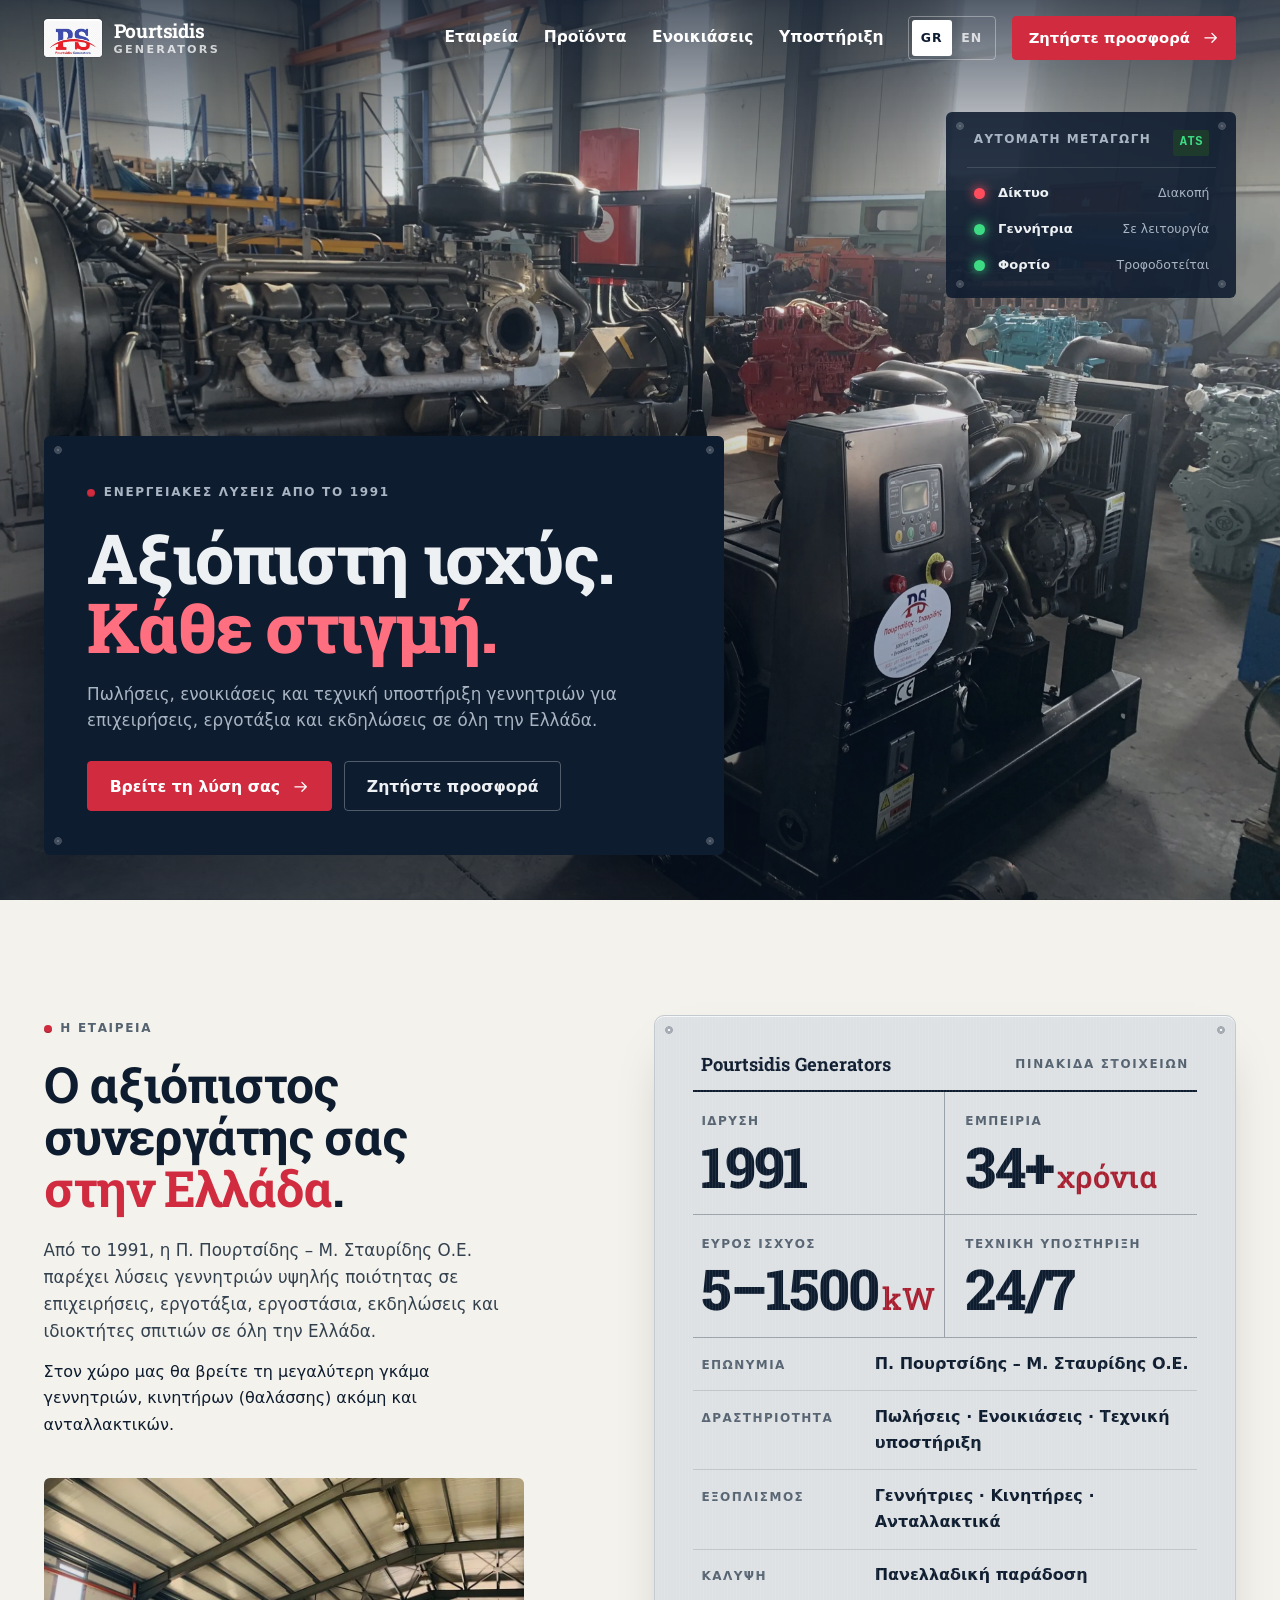
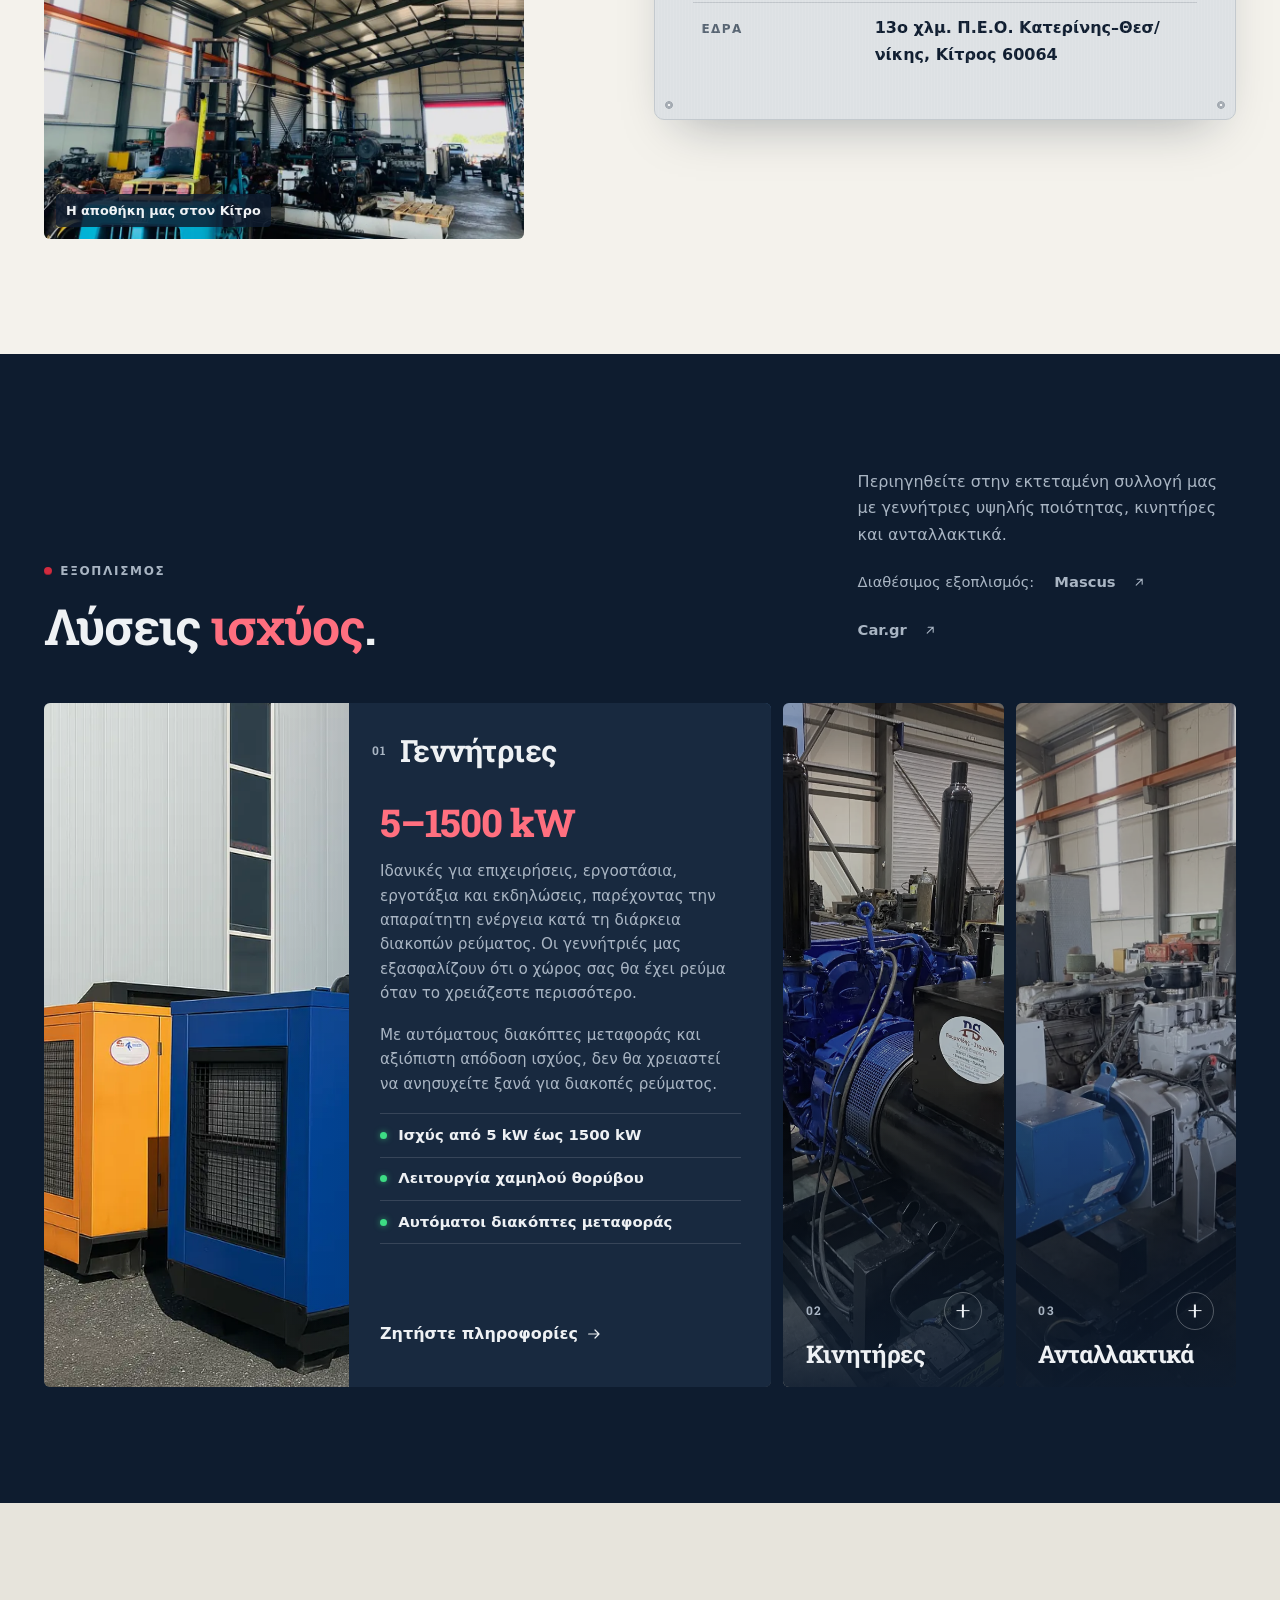
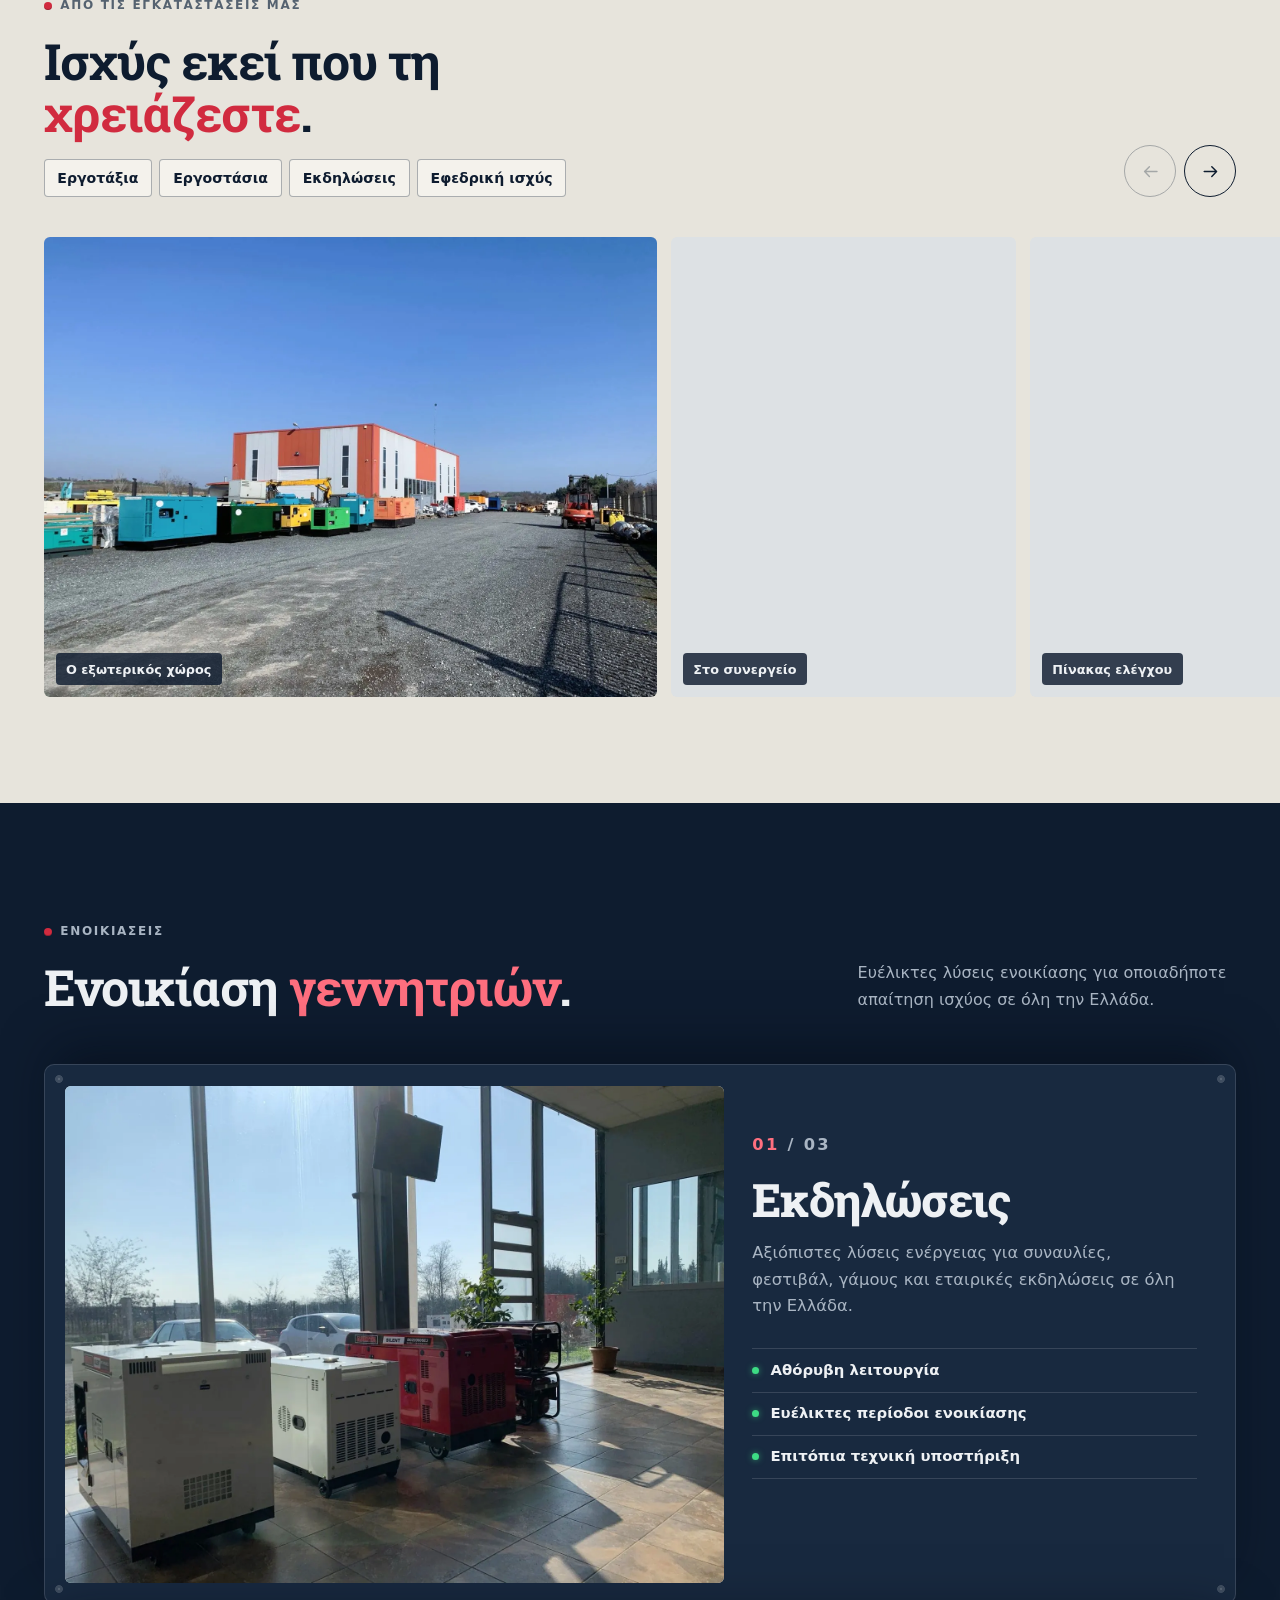
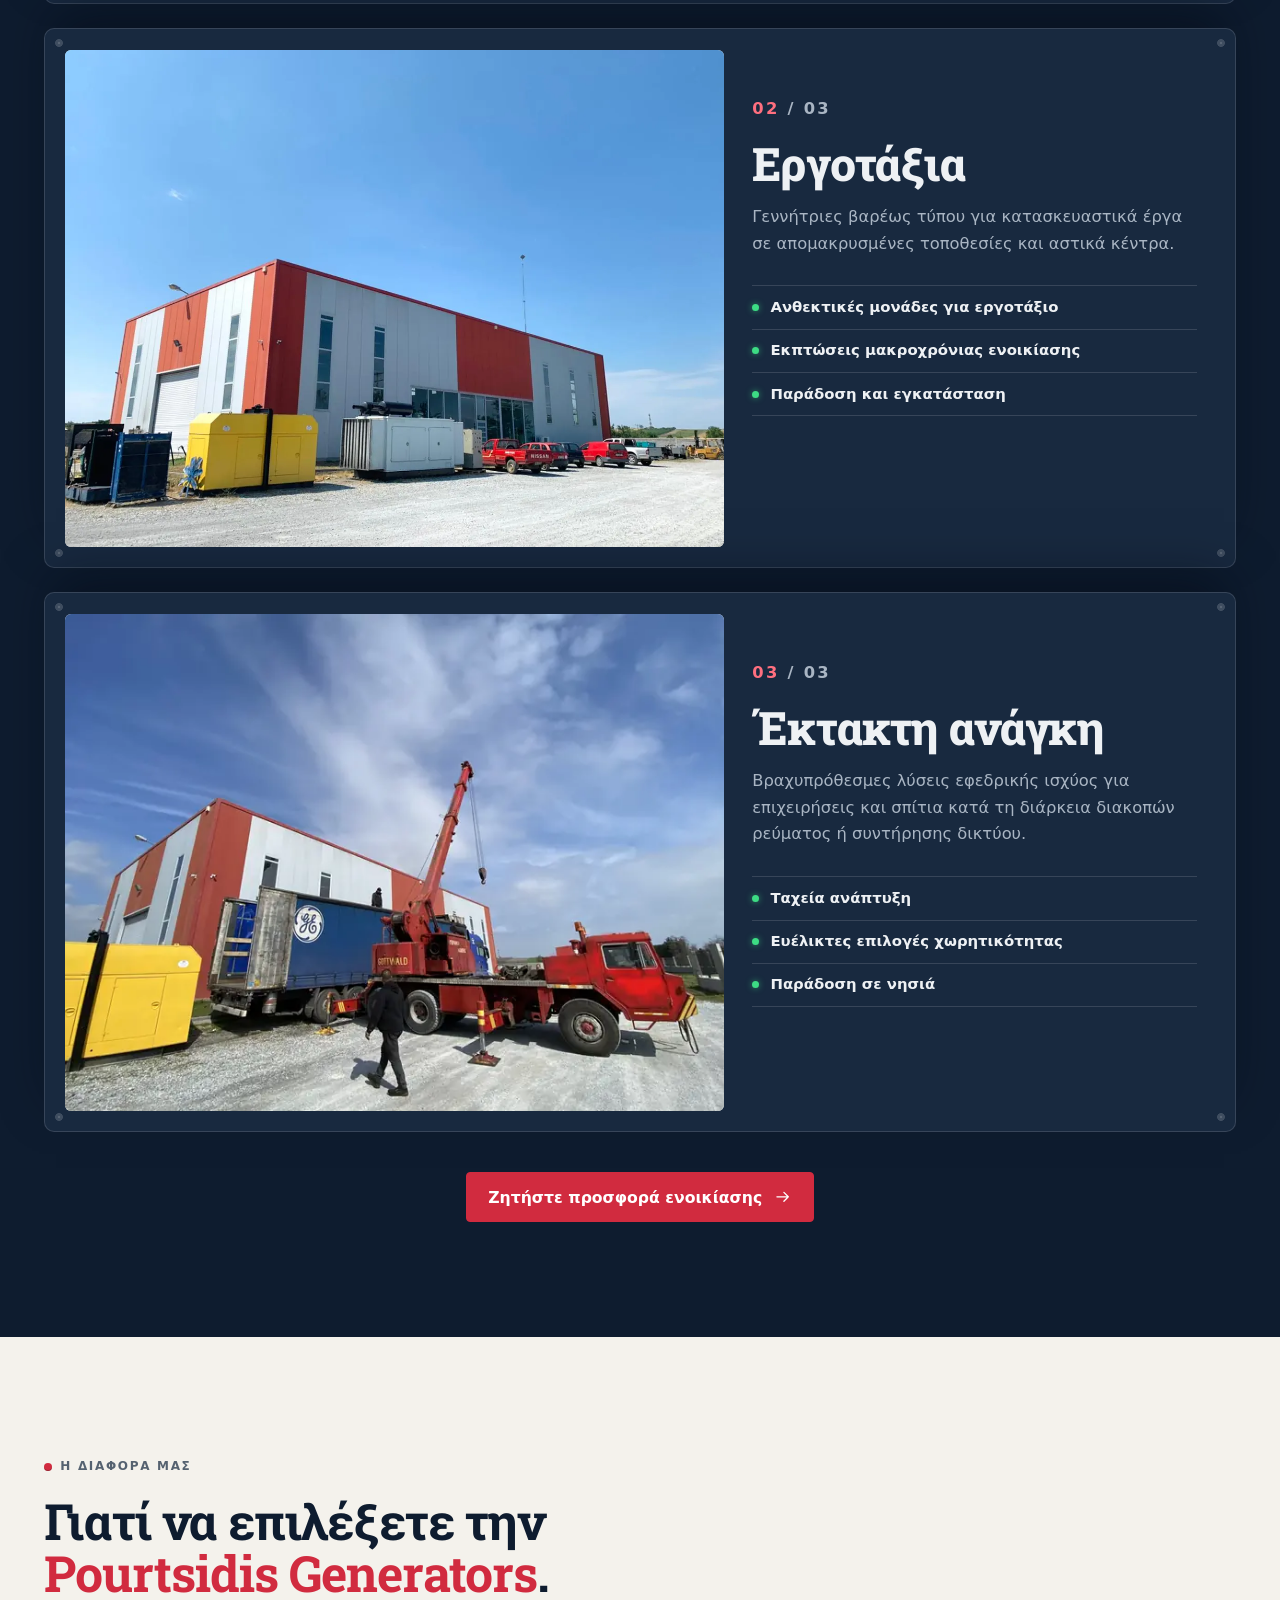
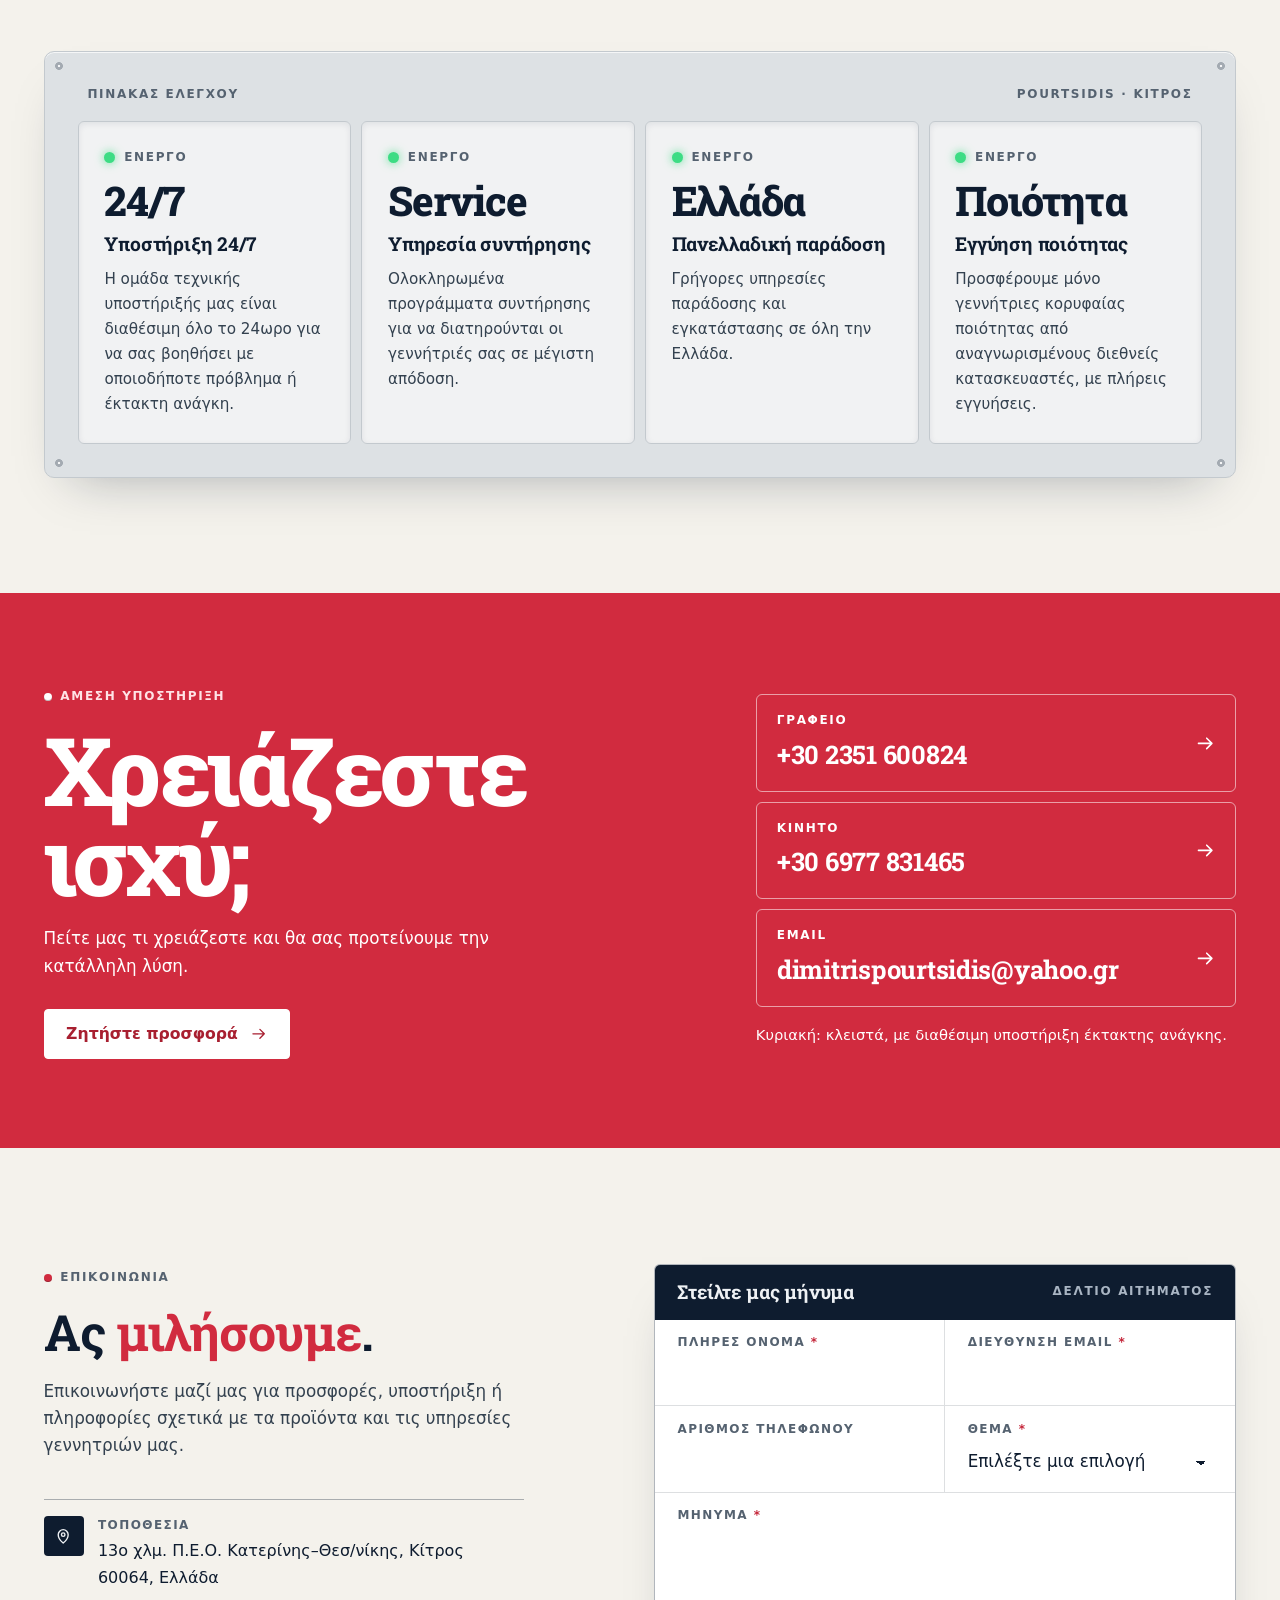
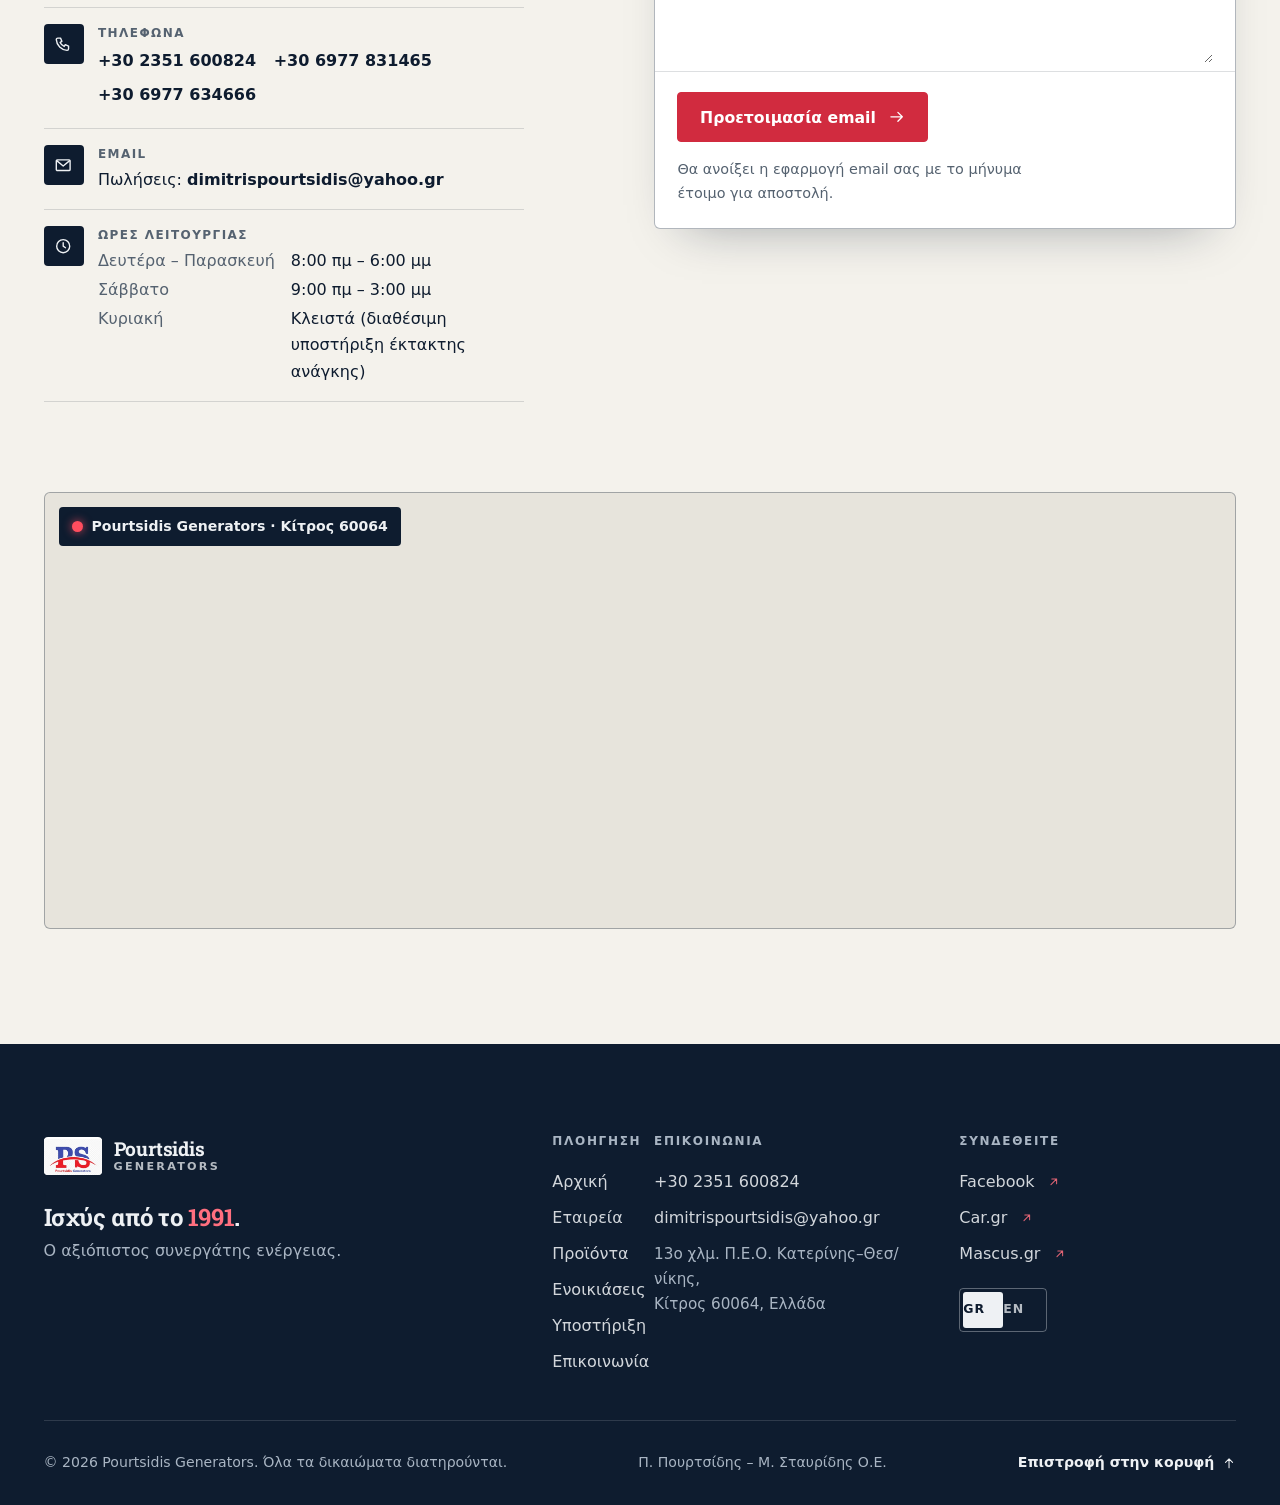
==== commit 18096376: "Redesign with a distinct "rating plate" identity Replaces the editorial black/condensed-caps look (t" ====
--- a/index.html
+++ b/index.html
@@ -5,14 +5,13 @@
     <meta name="viewport" content="width=device-width, initial-scale=1.0">
     <title>Pourtsidis Generators - Πώληση &amp; Ενοικίαση Γεννητριών</title>
     <meta name="description" content="Πωλήσεις, ενοικιάσεις και τεχνική υποστήριξη γεννητριών, κινητήρων και ανταλλακτικών σε όλη την Ελλάδα από το 1991.">
-    <meta name="theme-color" content="#0b0d0f">
+    <meta name="theme-color" content="#0e1c2f">
     <link rel="alternate" hreflang="el" href="index.html">
     <link rel="alternate" hreflang="en" href="index-en.html">
     <link rel="dns-prefetch" href="//maps.googleapis.com">
-    <link rel="preload" href="fonts/sofia-sans-condensed-greek.woff2" as="font" type="font/woff2" crossorigin>
-    <link rel="preload" href="fonts/sofia-sans-condensed-latin.woff2" as="font" type="font/woff2" crossorigin>
-    <link rel="preload" href="images/banner-mobile.webp" as="image" type="image/webp" media="(max-width: 900px)" fetchpriority="high">
-    <link rel="preload" as="image" type="image/webp" imagesrcset="images/6-small.webp 480w, images/6-medium.webp 960w, images/6.webp 1024w" imagesizes="(max-width: 1100px) 54vw, 50vw" media="(min-width: 901px)" fetchpriority="high">
+    <link rel="preload" href="fonts/roboto-slab-greek.woff2" as="font" type="font/woff2" crossorigin>
+    <link rel="preload" href="fonts/roboto-slab-latin.woff2" as="font" type="font/woff2" crossorigin>
+    <link rel="preload" as="image" type="image/webp" imagesrcset="images/9-small.webp 480w, images/9-medium.webp 960w, images/9.webp 1920w" imagesizes="100vw" fetchpriority="high">
     <link rel="icon" href="/favicon.ico" sizes="any">
     <link rel="icon" type="image/webp" href="favicon.webp">
     <link rel="stylesheet" href="styles.css">
@@ -20,9 +19,13 @@
 </head>
 <body>
 <svg xmlns="http://www.w3.org/2000/svg" style="display:none" aria-hidden="true">
-    <symbol id="i-arrow" viewBox="0 0 24 24"><path d="M3 12h17M14 5.5l6.5 6.5-6.5 6.5"/></symbol>
-    <symbol id="i-arrow-up" viewBox="0 0 24 24"><path d="M12 21V4M5.5 10.5 12 4l6.5 6.5"/></symbol>
-    <symbol id="i-external" viewBox="0 0 24 24"><path d="M7 17 17 7M8 7h9v9"/></symbol>
+    <symbol id="i-arrow" viewBox="0 0 24 24"><path d="M4 12h15M13.5 6l6 6-6 6"/></symbol>
+    <symbol id="i-arrow-up" viewBox="0 0 24 24"><path d="M12 20V5M6 11l6-6 6 6"/></symbol>
+    <symbol id="i-external" viewBox="0 0 24 24"><path d="M7 17 17 7M8.5 7H17v8.5"/></symbol>
+    <symbol id="i-pin" viewBox="0 0 24 24"><path d="M12 21s-6.5-5.6-6.5-11a6.5 6.5 0 0 1 13 0c0 5.4-6.5 11-6.5 11Z"/><circle cx="12" cy="10" r="2.3"/></symbol>
+    <symbol id="i-phone" viewBox="0 0 24 24"><path d="M5 4h3.5l1.8 4.3-2.3 1.4a11 11 0 0 0 5.3 5.3l1.4-2.3L19 14.5V18a2 2 0 0 1-2 2A15 15 0 0 1 3 6a2 2 0 0 1 2-2Z"/></symbol>
+    <symbol id="i-mail" viewBox="0 0 24 24"><rect x="3" y="5" width="18" height="14" rx="1.5"/><path d="m3.5 6 8.5 7 8.5-7"/></symbol>
+    <symbol id="i-clock" viewBox="0 0 24 24"><circle cx="12" cy="12" r="8.5"/><path d="M12 7.5V12l3 2"/></symbol>
 </svg>
 
 <a href="#main-content" class="skip-link">Μετάβαση στο κύριο περιεχόμενο</a>
@@ -37,32 +40,30 @@
 
         <nav class="nav" id="site-menu" aria-label="Κύρια πλοήγηση">
             <ul class="nav__list">
-                <li><a href="#about" class="nav__link"><span class="nav__num" aria-hidden="true">01</span>Εταιρεία</a></li>
-                <li><a href="#products" class="nav__link"><span class="nav__num" aria-hidden="true">02</span>Προϊόντα</a></li>
-                <li><a href="#services" class="nav__link"><span class="nav__num" aria-hidden="true">03</span>Ενοικιάσεις</a></li>
-                <li><a href="#why-us" class="nav__link"><span class="nav__num" aria-hidden="true">04</span>Υποστήριξη</a></li>
-                <li class="nav__item--mobile"><a href="#contact" class="nav__link"><span class="nav__num" aria-hidden="true">05</span>Επικοινωνία</a></li>
+                <li><a href="#about" class="nav__link"><span class="nav__num" aria-hidden="true"></span>Εταιρεία</a></li>
+                <li><a href="#products" class="nav__link"><span class="nav__num" aria-hidden="true"></span>Προϊόντα</a></li>
+                <li><a href="#services" class="nav__link"><span class="nav__num" aria-hidden="true"></span>Ενοικιάσεις</a></li>
+                <li><a href="#why-us" class="nav__link"><span class="nav__num" aria-hidden="true"></span>Υποστήριξη</a></li>
+                <li class="nav__item--mobile"><a href="#contact" class="nav__link"><span class="nav__num" aria-hidden="true"></span>Επικοινωνία</a></li>
             </ul>
             <div class="nav__mobile-extra">
-                <a href="#contact" class="btn btn--primary" data-close-menu>Ζητήστε προσφορά <svg class="icon" aria-hidden="true"><use href="#i-arrow"/></svg></a>
+                <a href="#contact" class="btn btn--red">Ζητήστε προσφορά <svg class="icon" aria-hidden="true"><use href="#i-arrow"/></svg></a>
                 <div class="nav__mobile-row">
                     <div class="lang" aria-label="Γλώσσα">
-                        <a href="index.html" lang="el" aria-current="page">GR</a>
-                        <span class="lang__sep" aria-hidden="true"></span>
-                        <a href="index-en.html" lang="en" hreflang="en">EN</a>
-                    </div>
-                    <a class="mono" href="tel:+302351600824">+30 2351 600824</a>
+                        <a href="index.html" lang="el" aria-current="page"><span>GR</span></a>
+                        <a href="index-en.html" lang="en" hreflang="en"><span>EN</span></a>
+                    </div>
+                    <a href="tel:+302351600824">+30 2351 600824</a>
                 </div>
             </div>
         </nav>
 
         <div class="header__actions">
             <div class="lang" aria-label="Γλώσσα">
-                <a href="index.html" lang="el" aria-current="page">GR</a>
-                <span class="lang__sep" aria-hidden="true"></span>
-                <a href="index-en.html" lang="en" hreflang="en">EN</a>
-            </div>
-            <a href="#contact" class="btn btn--primary btn--sm header__cta">Ζητήστε προσφορά <svg class="icon" aria-hidden="true"><use href="#i-arrow"/></svg></a>
+                <a href="index.html" lang="el" aria-current="page"><span>GR</span></a>
+                <a href="index-en.html" lang="en" hreflang="en"><span>EN</span></a>
+            </div>
+            <a href="#contact" class="btn btn--red btn--sm header__cta">Ζητήστε προσφορά <svg class="icon" aria-hidden="true"><use href="#i-arrow"/></svg></a>
             <button class="nav-toggle" id="navToggle" type="button" aria-label="Άνοιγμα μενού" aria-controls="site-menu" aria-expanded="false" data-label-open="Άνοιγμα μενού" data-label-close="Κλείσιμο μενού">
                 <span class="nav-toggle__bar"></span>
                 <span class="nav-toggle__bar"></span>
@@ -70,455 +71,428 @@
             </button>
         </div>
     </div>
-    <span class="site-header__progress" aria-hidden="true"></span>
 </header>
 
 <main id="main-content">
 
 <!-- Hero -->
 <section id="home" class="hero" aria-labelledby="hero-title">
-    <div class="shell hero__grid">
-        <div class="hero__content">
-            <p class="hero__kicker label"><span class="label__index">Pourtsidis</span><span class="label__rule" aria-hidden="true"></span>Από το 1991</p>
-            <h1 class="hero__title" id="hero-title">
-                <span class="hero__line"><span>Αξιόπιστη</span></span>
-                <span class="hero__line"><span>ισχύς.</span></span>
-                <span class="hero__line hero__line--accent"><span>Κάθε στιγμή.</span></span>
-            </h1>
+    <div class="hero__media">
+        <img src="images/9-medium.webp"
+             srcset="images/9-small.webp 480w, images/9-medium.webp 960w, images/9.webp 1920w"
+             sizes="100vw"
+             width="4032" height="3024"
+             alt="Κινητήρας V και γεννήτρια με το σήμα της εταιρείας στην αποθήκη της Pourtsidis Generators"
+             fetchpriority="high" decoding="async">
+    </div>
+
+    <div class="ats rivets" aria-hidden="true">
+        <p class="ats__title"><span>Αυτόματη μεταγωγή</span><span class="ats__screen">ATS</span></p>
+        <div class="ats__rows">
+            <p class="ats__row"><span class="led led--mains"></span><b>Δίκτυο</b><span class="ats__state">Διακοπή</span></p>
+            <p class="ats__row"><span class="led led--gen"></span><b>Γεννήτρια</b><span class="ats__state">Σε λειτουργία</span></p>
+            <p class="ats__row"><span class="led led--load"></span><b>Φορτίο</b><span class="ats__state">Τροφοδοτείται</span></p>
+        </div>
+    </div>
+
+    <div class="shell hero__inner">
+        <div class="hero__plate rivets">
+            <p class="tag">Ενεργειακές λύσεις από το 1991</p>
+            <h1 class="hero__title" id="hero-title"><span>Αξιόπιστη ισχύς.</span> <span>Κάθε στιγμή.</span></h1>
             <p class="hero__lead">Πωλήσεις, ενοικιάσεις και τεχνική υποστήριξη γεννητριών για επιχειρήσεις, εργοτάξια και εκδηλώσεις σε όλη την Ελλάδα.</p>
             <div class="hero__actions">
-                <a href="#products" class="btn btn--primary">Βρείτε τη λύση σας <svg class="icon" aria-hidden="true"><use href="#i-arrow"/></svg></a>
-                <a href="#contact" class="btn btn--ghost">Ζητήστε προσφορά</a>
-            </div>
-            <p class="hero__meta mono" aria-label="Βασικά στοιχεία εταιρείας">
-                <span>5—1500 <span class="unit">kW</span></span>
-                <span>24/7 υποστήριξη</span>
-                <span>Πανελλαδικά</span>
-            </p>
-        </div>
-    </div>
-    <div class="hero__media">
-        <picture>
-            <source media="(max-width: 900px)" srcset="images/banner-mobile.webp" width="768" height="576">
-            <img src="images/6-medium.webp"
-                 srcset="images/6-small.webp 480w, images/6-medium.webp 960w, images/6.webp 1024w"
-                 sizes="(max-width: 1100px) 54vw, 50vw"
-                 width="960" height="1440"
-                 alt="Κλειστού τύπου γεννήτρια ντίζελ μπροστά στις εγκαταστάσεις της Pourtsidis Generators"
-                 fetchpriority="high" decoding="async">
-        </picture>
-        <p class="hero__spec" aria-hidden="true"><span>Power systems</span><strong>5—1500 <span class="unit">kW</span></strong><span>Est. 1991</span></p>
-    </div>
-</section>
-
-<!-- Metrics -->
-<section class="metrics section--light" aria-label="Η εταιρεία σε αριθμούς">
+                <a href="#products" class="btn btn--red">Βρείτε τη λύση σας <svg class="icon" aria-hidden="true"><use href="#i-arrow"/></svg></a>
+                <a href="#contact" class="btn btn--line-light">Ζητήστε προσφορά</a>
+            </div>
+        </div>
+    </div>
+</section>
+
+<!-- Company + data plate -->
+<section id="about" class="section company" aria-labelledby="about-title">
+    <div class="shell grid-12">
+        <div class="company__text">
+            <p class="tag" data-reveal>Η εταιρεία</p>
+            <h2 class="heading" id="about-title" data-reveal>Ο αξιόπιστος συνεργάτης σας <em>στην Ελλάδα</em>.</h2>
+            <div data-reveal>
+                <p class="lead">Από το 1991, η Π. Πουρτσίδης – Μ. Σταυρίδης Ο.Ε. παρέχει λύσεις γεννητριών υψηλής ποιότητας σε επιχειρήσεις, εργοτάξια, εργοστάσια, εκδηλώσεις και ιδιοκτήτες σπιτιών σε όλη την Ελλάδα.</p>
+                <p>Στον χώρο μας θα βρείτε τη μεγαλύτερη γκάμα γεννητριών, κινητήρων (θαλάσσης) ακόμη και ανταλλακτικών.</p>
+            </div>
+            <figure class="photo company__photo" data-reveal="photo">
+                <img src="images/AboutUs1.webp" width="1024" height="768"
+                     alt="Το εσωτερικό της αποθήκης με κινητήρες, γεννήτριες και ανταλλακτικά"
+                     loading="lazy" decoding="async">
+                <figcaption>Η αποθήκη μας στον Κίτρο</figcaption>
+            </figure>
+        </div>
+
+        <div class="company__plate" data-reveal>
+            <div class="dataplate rivets">
+                <div class="dataplate__head">
+                    <h3>Pourtsidis Generators</h3>
+                    <span>Πινακίδα στοιχείων</span>
+                </div>
+                <dl class="dataplate__big">
+                    <div><dt>Ίδρυση</dt><dd>1991</dd></div>
+                    <div><dt>Εμπειρία</dt><dd><span data-count="34">34</span>+<span class="unit">χρόνια</span></dd></div>
+                    <div><dt>Εύρος ισχύος</dt><dd>5–<span data-count="1500">1500</span><span class="unit">kW</span></dd></div>
+                    <div><dt>Τεχνική υποστήριξη</dt><dd>24/7</dd></div>
+                </dl>
+                <dl class="dataplate__rows">
+                    <div><dt>Επωνυμία</dt><dd>Π. Πουρτσίδης – Μ. Σταυρίδης Ο.Ε.</dd></div>
+                    <div><dt>Δραστηριότητα</dt><dd>Πωλήσεις · Ενοικιάσεις · Τεχνική υποστήριξη</dd></div>
+                    <div><dt>Εξοπλισμός</dt><dd>Γεννήτριες · Κινητήρες · Ανταλλακτικά</dd></div>
+                    <div><dt>Κάλυψη</dt><dd>Πανελλαδική παράδοση</dd></div>
+                    <div><dt>Έδρα</dt><dd>13ο χλμ. Π.Ε.Ο. Κατερίνης–Θεσ/νίκης, Κίτρος 60064</dd></div>
+                </dl>
+            </div>
+        </div>
+    </div>
+</section>
+
+<!-- Products -->
+<section id="products" class="section section--navy products" aria-labelledby="products-title">
     <div class="shell">
-        <div class="metrics__head">
-            <p class="mono" data-reveal>Η εταιρεία σε αριθμούς</p>
-            <p class="mono" data-reveal>Κίτρος · Ελλάδα</p>
-        </div>
-        <ul class="metrics__list">
-            <li class="metric" data-reveal>
-                <span class="metric__index mono" aria-hidden="true">01</span>
-                <span class="metric__value"><span data-count="34">34</span><small>+</small></span>
-                <span class="metric__label">Χρόνια<br>εμπειρίας</span>
-            </li>
-            <li class="metric" data-reveal>
-                <span class="metric__index mono" aria-hidden="true">02</span>
-                <span class="metric__value">24/7</span>
-                <span class="metric__label">Τεχνική<br>υποστήριξη</span>
-            </li>
-            <li class="metric" data-reveal>
-                <span class="metric__index mono" aria-hidden="true">03</span>
-                <span class="metric__value metric__value--range">5<span class="metric__dash">—</span><span data-count="1500">1500</span><small>kW</small></span>
-                <span class="metric__label">Διαθέσιμη<br>ισχύς</span>
-            </li>
-            <li class="metric" data-reveal>
-                <span class="metric__index mono" aria-hidden="true">04</span>
-                <span class="metric__value">1991</span>
-                <span class="metric__label">Έτος<br>ίδρυσης</span>
-            </li>
-        </ul>
-    </div>
-</section>
-
-<!-- Products -->
-<section id="products" class="section section--dark products" aria-labelledby="products-title">
-    <div class="shell">
-        <div class="grid-12 section-head">
-            <p class="section-head__label label" data-reveal><span class="label__index">01</span><span class="label__rule" aria-hidden="true"></span>Εξοπλισμός</p>
-            <h2 class="section-head__title display display--h2" id="products-title" data-reveal>Λύσεις<br><span class="accent">ισχύος.</span></h2>
-            <p class="section-head__aside" data-reveal>Περιηγηθείτε στην εκτεταμένη συλλογή μας με γεννήτριες υψηλής ποιότητας, κινητήρες και ανταλλακτικά.</p>
-        </div>
-
-        <div data-reveal>
-            <div class="products__tabs" role="tablist" aria-label="Κατηγορίες προϊόντων">
-                <button class="tab" type="button" role="tab" id="tab-generators" aria-controls="panel-generators" aria-selected="true" tabindex="0">
-                    <span class="tab__num">01</span><span class="tab__name">Γεννήτριες</span>
-                </button>
-                <button class="tab" type="button" role="tab" id="tab-engines" aria-controls="panel-engines" aria-selected="false" tabindex="-1">
-                    <span class="tab__num">02</span><span class="tab__name">Κινητήρες</span>
-                </button>
-                <button class="tab" type="button" role="tab" id="tab-parts" aria-controls="panel-parts" aria-selected="false" tabindex="-1">
-                    <span class="tab__num">03</span><span class="tab__name">Ανταλλακτικά</span>
-                </button>
-            </div>
-
-            <div class="products__stage">
-                <!-- Generators -->
-                <article class="product is-active" role="tabpanel" id="panel-generators" aria-labelledby="tab-generators">
-                    <div class="product__media">
-                        <img src="images/1-medium.webp"
-                             srcset="images/1-small.webp 480w, images/1-medium.webp 960w, images/1.webp 1920w"
-                             sizes="(max-width: 900px) 100vw, 58vw"
-                             width="3767" height="2825"
-                             alt="Γεννήτρια ντίζελ σε μεταλλικό πλαίσιο στο συνεργείο της εταιρείας"
-                             loading="lazy" decoding="async">
-                        <p class="product__tag mono" aria-hidden="true"><b>01</b> — Γεννήτριες / 5—1500 <span class="unit">kW</span></p>
-                    </div>
-                    <div class="product__body">
-                        <div class="product__text">
-                            <h3 class="product__title">Γεννήτριες</h3>
-                            <p class="product__spec">5—1500 <small>kW</small></p>
-                            <p>Ιδανικές για επιχειρήσεις, εργοστάσια, εργοτάξια και εκδηλώσεις, παρέχοντας την απαραίτητη ενέργεια κατά τη διάρκεια διακοπών ρεύματος. Οι γεννήτριές μας εξασφαλίζουν ότι ο χώρος σας θα έχει ρεύμα όταν το χρειάζεστε περισσότερο.</p>
-                            <p>Με αυτόματους διακόπτες μεταφοράς και αξιόπιστη απόδοση ισχύος, δεν θα χρειαστεί να ανησυχείτε ξανά για διακοπές ρεύματος.</p>
-                        </div>
-                        <ul class="specs">
-                            <li><span aria-hidden="true">A.</span><span>Ισχύς από 5 kW έως 1500 kW</span></li>
-                            <li><span aria-hidden="true">B.</span><span>Λειτουργία χαμηλού θορύβου</span></li>
-                            <li><span aria-hidden="true">C.</span><span>Αυτόματοι διακόπτες μεταφοράς</span></li>
-                        </ul>
-                        <div><a href="#contact" class="text-link" data-subject="Sales Inquiry">Ζητήστε πληροφορίες <svg class="icon" aria-hidden="true"><use href="#i-arrow"/></svg></a></div>
-                    </div>
-                </article>
-
-                <!-- Engines -->
-                <article class="product" role="tabpanel" id="panel-engines" aria-labelledby="tab-engines">
-                    <div class="product__media">
-                        <img src="images/9-medium.webp"
-                             srcset="images/9-small.webp 480w, images/9-medium.webp 960w, images/9.webp 1920w"
-                             sizes="(max-width: 900px) 100vw, 58vw"
-                             width="4032" height="3024"
-                             alt="Μεγάλος κινητήρας V και γεννήτρια στον χώρο της εταιρείας"
-                             loading="lazy" decoding="async">
-                        <p class="product__tag mono" aria-hidden="true"><b>02</b> — Κινητήρες / Βιομηχανία · Θάλασσα</p>
-                    </div>
-                    <div class="product__body">
-                        <div class="product__text">
-                            <h3 class="product__title">Κινητήρες</h3>
-                            <p class="product__spec product__spec--text">Βιομηχανία / Γεωργία / Θάλασσα</p>
-                            <p>Στον χώρο μας προσφέρουμε κινητήρες για βιομηχανικές εγκαταστάσεις, γεωργικά μηχανήματα ή θαλάσσιες εφαρμογές. Επιλέξτε από την ποικιλία μας για να βεβαιωθείτε ότι καλύπτετε όλες τις ανάγκες σας με την κατάλληλη λύση.</p>
-                            <p>Προσφέρουμε εξατομικευμένες λύσεις και τεχνική υποστήριξη για να σας βοηθήσουμε να επιλέξετε τον κατάλληλο κινητήρα για τις συγκεκριμένες ανάγκες σας.</p>
-                        </div>
-                        <ul class="specs">
-                            <li><span aria-hidden="true">A.</span><span>Αξιόπιστη απόδοση</span></li>
-                            <li><span aria-hidden="true">B.</span><span>Υψηλή αποτελεσματικότητα</span></li>
-                            <li><span aria-hidden="true">C.</span><span>Μακροπρόθεσμη αξιοπιστία</span></li>
-                        </ul>
-                        <div><a href="#contact" class="text-link" data-subject="Sales Inquiry">Ζητήστε πληροφορίες <svg class="icon" aria-hidden="true"><use href="#i-arrow"/></svg></a></div>
-                    </div>
-                </article>
-
-                <!-- Spare parts -->
-                <article class="product" role="tabpanel" id="panel-parts" aria-labelledby="tab-parts">
-                    <div class="product__media">
-                        <img src="images/3-medium.webp"
-                             srcset="images/3-small.webp 480w, images/3-medium.webp 960w, images/3.webp 1920w"
-                             sizes="(max-width: 900px) 100vw, 58vw"
-                             width="4032" height="3024"
-                             alt="Λεπτομέρεια κινητήρα γεννήτριας με σωληνώσεις και εξαρτήματα"
-                             loading="lazy" decoding="async">
-                        <p class="product__tag mono" aria-hidden="true"><b>03</b> — Ανταλλακτικά / Service</p>
-                    </div>
-                    <div class="product__body">
-                        <div class="product__text">
-                            <h3 class="product__title">Ανταλλακτικά</h3>
-                            <p class="product__spec product__spec--text">Πρόληψη / Συντήρηση / Αντικατάσταση</p>
-                            <p>Προσφέρουμε εκτεταμένη υποστήριξη ανταλλακτικών για όλες τις γεννήτριες και τους κινητήρες μας, διασφαλίζοντας τη συνεχή και αποτελεσματική λειτουργία των συστημάτων σας.</p>
-                            <p>Με ευρύ φάσμα διαθέσιμων ανταλλακτικών και εξειδικευμένες υπηρεσίες συντήρησης, καλύπτουμε κάθε ανάγκη σας, από την πρόληψη βλαβών έως την άμεση αντικατάσταση φθαρμένων εξαρτημάτων.</p>
-                        </div>
-                        <ul class="specs">
-                            <li><span aria-hidden="true">A.</span><span>Ανταλλακτικά για γεννήτριες και κινητήρες</span></li>
-                            <li><span aria-hidden="true">B.</span><span>Εξειδικευμένες υπηρεσίες συντήρησης</span></li>
-                            <li><span aria-hidden="true">C.</span><span>Γρήγορη και αξιόπιστη υποστήριξη</span></li>
-                        </ul>
-                        <div><a href="#contact" class="text-link" data-subject="Technical Support">Ζητήστε πληροφορίες <svg class="icon" aria-hidden="true"><use href="#i-arrow"/></svg></a></div>
-                    </div>
-                </article>
-            </div>
-        </div>
-
-        <div class="products__foot mono">
-            <span class="products__counter" aria-hidden="true"><b data-product-index>01</b> / 03</span>
-            <span>Διαθέσιμος εξοπλισμός:
-                <a class="text-link" href="https://www.mascus.gr/p-pourtsidis-m-stavridis-o-e/b9107036,1,relevance,searchdealer.html" target="_blank" rel="noopener noreferrer">Mascus<span class="visually-hidden"> (ανοίγει σε νέα καρτέλα)</span> <svg class="icon" aria-hidden="true"><use href="#i-external"/></svg></a>
-                <a class="text-link" href="https://pourtsidis.car.gr/builders/" target="_blank" rel="noopener noreferrer">Car.gr<span class="visually-hidden"> (ανοίγει σε νέα καρτέλα)</span> <svg class="icon" aria-hidden="true"><use href="#i-external"/></svg></a>
-            </span>
-        </div>
-    </div>
-</section>
-
-<!-- Company story -->
-<section id="about" class="section section--light story" aria-labelledby="about-title">
-    <div class="shell">
-        <div class="grid-12 story__head">
-            <p class="story__label label" data-reveal><span class="label__index">02</span><span class="label__rule" aria-hidden="true"></span>Από το 1991</p>
-            <h2 class="story__title display display--h2" id="about-title" data-reveal><span class="outline">34+</span> χρόνια ισχύος<br>&amp; τεχνογνωσίας.</h2>
-        </div>
-
-        <div class="grid-12 story__body">
-            <div class="story__media">
-                <div class="frame" data-reveal="media">
-                    <img src="images/AboutUs-medium.webp"
-                         srcset="images/AboutUs-small.webp 480w, images/AboutUs-720.webp 720w, images/AboutUs-medium.webp 960w, images/AboutUs.webp 1920w"
-                         sizes="(max-width: 900px) 100vw, 60vw"
-                         width="4032" height="3024"
-                         alt="Γερανοφόρο όχημα της εταιρείας εκφορτώνει εξοπλισμό μπροστά στις εγκαταστάσεις"
+        <div class="grid-12 head">
+            <div class="head__main">
+                <p class="tag" data-reveal>Εξοπλισμός</p>
+                <h2 class="heading" id="products-title" data-reveal>Λύσεις <em>ισχύος</em>.</h2>
+            </div>
+            <div class="head__aside" data-reveal>
+                <p>Περιηγηθείτε στην εκτεταμένη συλλογή μας με γεννήτριες υψηλής ποιότητας, κινητήρες και ανταλλακτικά.</p>
+                <p class="head__links">
+                    <span>Διαθέσιμος εξοπλισμός:</span>
+                    <a class="link-arrow" href="https://www.mascus.gr/p-pourtsidis-m-stavridis-o-e/b9107036,1,relevance,searchdealer.html" target="_blank" rel="noopener noreferrer">Mascus<span class="visually-hidden"> (ανοίγει σε νέα καρτέλα)</span> <svg class="icon" aria-hidden="true"><use href="#i-external"/></svg></a>
+                    <a class="link-arrow" href="https://pourtsidis.car.gr/builders/" target="_blank" rel="noopener noreferrer">Car.gr<span class="visually-hidden"> (ανοίγει σε νέα καρτέλα)</span> <svg class="icon" aria-hidden="true"><use href="#i-external"/></svg></a>
+                </p>
+            </div>
+        </div>
+
+        <div class="machines" data-reveal>
+            <!-- Generators -->
+            <article class="machine is-open">
+                <div class="machine__media">
+                    <img src="images/6-medium.webp"
+                         srcset="images/6-small.webp 480w, images/6-medium.webp 960w, images/6.webp 1024w"
+                         sizes="(max-width: 1100px) 50vw, 60vw"
+                         width="960" height="1440"
+                         alt="Κλειστού τύπου γεννήτρια ντίζελ μπροστά στις εγκαταστάσεις"
                          loading="lazy" decoding="async">
                 </div>
-                <div class="story__inset">
-                    <div class="frame" data-reveal="media" style="--i: 2">
-                        <img src="images/8-small.webp"
-                             srcset="images/8-small.webp 480w, images/8-medium.webp 960w"
-                             sizes="(max-width: 900px) 38vw, 24vw"
-                             width="4032" height="3024"
-                             alt="Πίνακας ελέγχου γεννήτριας με το σήμα Πουρτσίδης - Σταυρίδης"
-                             loading="lazy" decoding="async">
-                    </div>
-                </div>
-            </div>
-
-            <div class="story__text" data-reveal>
-                <h3>Ο αξιόπιστος συνεργάτης σας στην Ελλάδα</h3>
-                <p>Από το 1991, η Π. Πουρτσίδης – Μ. Σταυρίδης Ο.Ε. παρέχει λύσεις γεννητριών υψηλής ποιότητας σε επιχειρήσεις, εργοτάξια, εργοστάσια, εκδηλώσεις και ιδιοκτήτες σπιτιών σε όλη την Ελλάδα.</p>
-                <p>Στον χώρο μας θα βρείτε τη μεγαλύτερη γκάμα γεννητριών, κινητήρων (θαλάσσης) ακόμη και ανταλλακτικών.</p>
-                <p class="story__company mono">Π. Πουρτσίδης – Μ. Σταυρίδης Ο.Ε.<br>13ο χλμ. Π.Ε.Ο. Κατερίνης–Θεσ/νίκης</p>
-            </div>
-
-            <div class="timeline" aria-label="Χρονολόγιο εταιρείας">
-                <div class="timeline__bar" data-reveal>
-                    <span class="timeline__year">1991</span>
-                    <span class="timeline__mid mono">34+ χρόνια στην ελληνική αγορά</span>
-                    <span class="timeline__year timeline__year--now">2026</span>
-                </div>
-                <div class="timeline__track" data-reveal="line" aria-hidden="true"><div class="ruler"></div></div>
-                <div class="timeline__facts">
-                    <div data-reveal><strong>1991</strong><span>Ίδρυση της εταιρείας</span></div>
-                    <div data-reveal><strong>34+</strong><span>Χρόνια εμπειρίας</span></div>
-                    <div data-reveal><strong>24/7</strong><span>Τεχνική υποστήριξη</span></div>
-                </div>
-            </div>
-        </div>
-    </div>
-</section>
-
-<!-- Cinematic break -->
-<section class="cinema" aria-labelledby="cinema-title">
-    <div class="cinema__media" data-parallax>
-        <img src="images/banner.webp" width="1600" height="1200"
-             alt="Γεννήτριες σε σειρά στον εξωτερικό χώρο των εγκαταστάσεων της εταιρείας"
-             loading="lazy" decoding="async">
-    </div>
-    <div class="shell cinema__inner">
-        <div class="cinema__top mono">
-            <span>Πανελλαδική παράδοση</span>
-            <span>40.3541° N — 22.5938° E</span>
-        </div>
+                <h3 class="machine__head">
+                    <button class="machine__btn" type="button" id="machine-btn-1" aria-expanded="true" aria-controls="machine-body-1">
+                        <span class="machine__num">01</span><span class="machine__name">Γεννήτριες</span><span class="machine__plus" aria-hidden="true"></span>
+                    </button>
+                </h3>
+                <div class="machine__body" id="machine-body-1" role="region" aria-labelledby="machine-btn-1">
+                    <p class="machine__spec">5–1500 kW</p>
+                    <p>Ιδανικές για επιχειρήσεις, εργοστάσια, εργοτάξια και εκδηλώσεις, παρέχοντας την απαραίτητη ενέργεια κατά τη διάρκεια διακοπών ρεύματος. Οι γεννήτριές μας εξασφαλίζουν ότι ο χώρος σας θα έχει ρεύμα όταν το χρειάζεστε περισσότερο.</p>
+                    <p>Με αυτόματους διακόπτες μεταφοράς και αξιόπιστη απόδοση ισχύος, δεν θα χρειαστεί να ανησυχείτε ξανά για διακοπές ρεύματος.</p>
+                    <ul class="checks">
+                        <li>Ισχύς από 5 kW έως 1500 kW</li>
+                        <li>Λειτουργία χαμηλού θορύβου</li>
+                        <li>Αυτόματοι διακόπτες μεταφοράς</li>
+                    </ul>
+                    <a href="#contact" class="link-arrow" data-subject="Sales Inquiry">Ζητήστε πληροφορίες <svg class="icon" aria-hidden="true"><use href="#i-arrow"/></svg></a>
+                </div>
+            </article>
+
+            <!-- Engines -->
+            <article class="machine">
+                <div class="machine__media">
+                    <img src="images/2-medium.webp"
+                         srcset="images/2-small.webp 480w, images/2-medium.webp 960w, images/2.webp 3024w"
+                         sizes="(max-width: 1100px) 50vw, 60vw"
+                         width="960" height="1280"
+                         alt="Γεννήτρια με κινητήρα V σε ανοιχτό πλαίσιο στο συνεργείο"
+                         loading="lazy" decoding="async">
+                </div>
+                <h3 class="machine__head">
+                    <button class="machine__btn" type="button" id="machine-btn-2" aria-expanded="false" aria-controls="machine-body-2">
+                        <span class="machine__num">02</span><span class="machine__name">Κινητήρες</span><span class="machine__plus" aria-hidden="true"></span>
+                    </button>
+                </h3>
+                <div class="machine__body" id="machine-body-2" role="region" aria-labelledby="machine-btn-2">
+                    <p class="machine__spec machine__spec--text">Βιομηχανία · Γεωργία · Θάλασσα</p>
+                    <p>Στον χώρο μας προσφέρουμε κινητήρες για βιομηχανικές εγκαταστάσεις, γεωργικά μηχανήματα ή θαλάσσιες εφαρμογές. Επιλέξτε από την ποικιλία μας για να καλύψετε τις ανάγκες σας με την κατάλληλη λύση.</p>
+                    <p>Προσφέρουμε εξατομικευμένες λύσεις και τεχνική υποστήριξη για να σας βοηθήσουμε να επιλέξετε τον κατάλληλο κινητήρα.</p>
+                    <ul class="checks">
+                        <li>Αξιόπιστη απόδοση</li>
+                        <li>Υψηλή αποτελεσματικότητα</li>
+                        <li>Μακροπρόθεσμη αξιοπιστία</li>
+                    </ul>
+                    <a href="#contact" class="link-arrow" data-subject="Sales Inquiry">Ζητήστε πληροφορίες <svg class="icon" aria-hidden="true"><use href="#i-arrow"/></svg></a>
+                </div>
+            </article>
+
+            <!-- Spare parts -->
+            <article class="machine">
+                <div class="machine__media">
+                    <img src="images/7.webp" width="1200" height="1600"
+                         alt="Γεννήτρια στο συνεργείο με ράφια κινητήρων και ανταλλακτικών στο βάθος"
+                         loading="lazy" decoding="async">
+                </div>
+                <h3 class="machine__head">
+                    <button class="machine__btn" type="button" id="machine-btn-3" aria-expanded="false" aria-controls="machine-body-3">
+                        <span class="machine__num">03</span><span class="machine__name">Ανταλλακτικά</span><span class="machine__plus" aria-hidden="true"></span>
+                    </button>
+                </h3>
+                <div class="machine__body" id="machine-body-3" role="region" aria-labelledby="machine-btn-3">
+                    <p class="machine__spec machine__spec--text">Πρόληψη · Συντήρηση · Αντικατάσταση</p>
+                    <p>Προσφέρουμε εκτεταμένη υποστήριξη ανταλλακτικών για όλες τις γεννήτριες και τους κινητήρες μας, διασφαλίζοντας τη συνεχή και αποτελεσματική λειτουργία των συστημάτων σας.</p>
+                    <p>Από την πρόληψη βλαβών έως την άμεση αντικατάσταση φθαρμένων εξαρτημάτων, οι ειδικοί μας παρέχουν γρήγορη και αξιόπιστη υποστήριξη.</p>
+                    <ul class="checks">
+                        <li>Ανταλλακτικά για γεννήτριες και κινητήρες</li>
+                        <li>Εξειδικευμένες υπηρεσίες συντήρησης</li>
+                        <li>Γρήγορη και αξιόπιστη υποστήριξη</li>
+                    </ul>
+                    <a href="#contact" class="link-arrow" data-subject="Technical Support">Ζητήστε πληροφορίες <svg class="icon" aria-hidden="true"><use href="#i-arrow"/></svg></a>
+                </div>
+            </article>
+        </div>
+    </div>
+</section>
+
+<!-- Facility gallery -->
+<section class="section--concrete gallery" aria-labelledby="gallery-title">
+    <div class="shell gallery__head">
         <div>
-            <h2 class="cinema__title display" id="cinema-title" data-reveal>Ισχύς εκεί που τη <span class="accent">χρειάζεστε.</span></h2>
-            <ul class="cinema__uses" data-reveal>
+            <p class="tag" data-reveal>Από τις εγκαταστάσεις μας</p>
+            <h2 class="heading" id="gallery-title" data-reveal>Ισχύς εκεί που τη <em>χρειάζεστε</em>.</h2>
+            <ul class="uses" data-reveal aria-label="Εφαρμογές">
                 <li>Εργοτάξια</li>
                 <li>Εργοστάσια</li>
                 <li>Εκδηλώσεις</li>
                 <li>Εφεδρική ισχύς</li>
             </ul>
         </div>
+        <div class="gallery__controls" data-reveal>
+            <button class="round-btn round-btn--prev" type="button" data-gallery="prev" aria-controls="gallery-track" aria-label="Προηγούμενες φωτογραφίες"><svg class="icon" aria-hidden="true"><use href="#i-arrow"/></svg></button>
+            <button class="round-btn" type="button" data-gallery="next" aria-controls="gallery-track" aria-label="Επόμενες φωτογραφίες"><svg class="icon" aria-hidden="true"><use href="#i-arrow"/></svg></button>
+        </div>
+    </div>
+    <div class="gallery__track" id="gallery-track" tabindex="0" role="region" aria-label="Φωτογραφίες από τις εγκαταστάσεις">
+        <figure class="photo gallery__item gallery__item--wide">
+            <img src="images/banner.webp" width="1600" height="1200" alt="Γεννήτριες σε σειρά στον εξωτερικό χώρο των εγκαταστάσεων" loading="lazy" decoding="async">
+            <figcaption>Ο εξωτερικός χώρος</figcaption>
+        </figure>
+        <figure class="photo gallery__item gallery__item--tall">
+            <img src="images/5.webp" width="1200" height="1600" alt="Γεννήτρια με πίνακα ελέγχου στο συνεργείο" loading="lazy" decoding="async">
+            <figcaption>Στο συνεργείο</figcaption>
+        </figure>
+        <figure class="photo gallery__item gallery__item--wide">
+            <img src="images/8-medium.webp" srcset="images/8-small.webp 480w, images/8-medium.webp 960w" sizes="620px" width="960" height="720" alt="Πίνακας ελέγχου γεννήτριας με το σήμα Πουρτσίδης - Σταυρίδης" loading="lazy" decoding="async">
+            <figcaption>Πίνακας ελέγχου</figcaption>
+        </figure>
+        <figure class="photo gallery__item gallery__item--wide">
+            <img src="images/1-medium.webp" srcset="images/1-small.webp 480w, images/1-medium.webp 960w" sizes="620px" width="960" height="720" alt="Γεννήτρια ντίζελ σε μεταλλικό πλαίσιο" loading="lazy" decoding="async">
+            <figcaption>Γεννήτρια σε πλαίσιο</figcaption>
+        </figure>
+        <figure class="photo gallery__item gallery__item--wide">
+            <img src="images/4-medium.webp" srcset="images/4-small.webp 480w, images/4-medium.webp 960w" sizes="620px" width="960" height="720" alt="Κινητήρας γεννήτριας στην αποθήκη" loading="lazy" decoding="async">
+            <figcaption>Κινητήρας γεννήτριας</figcaption>
+        </figure>
+        <figure class="photo gallery__item gallery__item--wide">
+            <img src="images/3-medium.webp" srcset="images/3-small.webp 480w, images/3-medium.webp 960w" sizes="620px" width="960" height="720" alt="Λεπτομέρεια κινητήρα με σωληνώσεις και εξαρτήματα" loading="lazy" decoding="async">
+            <figcaption>Λεπτομέρεια κινητήρα</figcaption>
+        </figure>
     </div>
 </section>
 
 <!-- Rentals -->
-<section id="services" class="section section--dark rentals" aria-labelledby="rentals-title">
+<section id="services" class="section section--navy rentals" aria-labelledby="rentals-title">
     <div class="shell">
-        <div class="grid-12 section-head">
-            <p class="section-head__label label" data-reveal><span class="label__index">03</span><span class="label__rule" aria-hidden="true"></span>Ενοικιάσεις</p>
-            <h2 class="section-head__title display display--h2" id="rentals-title" data-reveal>Ενοικίαση<br>γεννητριών.</h2>
-            <p class="section-head__aside" data-reveal>Ευέλικτες λύσεις ενοικίασης για οποιαδήποτε απαίτηση ισχύος σε όλη την Ελλάδα.</p>
-        </div>
-
-        <ol class="rentals__list" data-rentals>
-            <li class="rental is-active">
-                <figure class="rental__media">
+        <div class="grid-12 head">
+            <div class="head__main">
+                <p class="tag" data-reveal>Ενοικιάσεις</p>
+                <h2 class="heading" id="rentals-title" data-reveal>Ενοικίαση <em>γεννητριών</em>.</h2>
+            </div>
+            <div class="head__aside" data-reveal>
+                <p>Ευέλικτες λύσεις ενοικίασης για οποιαδήποτε απαίτηση ισχύος σε όλη την Ελλάδα.</p>
+            </div>
+        </div>
+
+        <ol class="scenarios">
+            <li class="scenario rivets">
+                <figure class="photo scenario__media">
                     <img src="images/εικόνα_Viber_2025-03-31_10-45-07-516.webp" width="1600" height="1200"
                          alt="Αθόρυβες γεννήτριες ντίζελ στον εκθεσιακό χώρο"
                          loading="lazy" decoding="async">
-                    <figcaption class="mono" aria-hidden="true">01 / Εκδηλώσεις</figcaption>
                 </figure>
-                <div class="rental__body">
-                    <span class="rental__num" aria-hidden="true">01</span>
-                    <h3 class="rental__title"><button type="button" aria-expanded="true" aria-controls="rental-1">Εκδηλώσεις</button></h3>
-                    <div class="rental__detail" id="rental-1">
-                        <div>
-                            <p>Αξιόπιστες λύσεις ενέργειας για συναυλίες, φεστιβάλ, γάμους και εταιρικές εκδηλώσεις σε όλη την Ελλάδα.</p>
-                            <ul class="chips">
-                                <li>Αθόρυβη λειτουργία</li>
-                                <li>Ευέλικτες περίοδοι ενοικίασης</li>
-                                <li>Επιτόπια τεχνική υποστήριξη</li>
-                            </ul>
-                        </div>
-                    </div>
+                <div class="scenario__body">
+                    <p class="scenario__count"><b>01</b> / 03</p>
+                    <h3>Εκδηλώσεις</h3>
+                    <p>Αξιόπιστες λύσεις ενέργειας για συναυλίες, φεστιβάλ, γάμους και εταιρικές εκδηλώσεις σε όλη την Ελλάδα.</p>
+                    <ul class="checks">
+                        <li>Αθόρυβη λειτουργία</li>
+                        <li>Ευέλικτες περίοδοι ενοικίασης</li>
+                        <li>Επιτόπια τεχνική υποστήριξη</li>
+                    </ul>
                 </div>
             </li>
-            <li class="rental">
-                <figure class="rental__media">
+            <li class="scenario rivets">
+                <figure class="photo scenario__media">
                     <img src="images/banner2.webp" width="1280" height="958"
-                         alt="Γεννήτριες και οχήματα εξυπηρέτησης έξω από τις εγκαταστάσεις της εταιρείας"
+                         alt="Γεννήτριες και οχήματα εξυπηρέτησης έξω από τις εγκαταστάσεις"
                          loading="lazy" decoding="async">
-                    <figcaption class="mono" aria-hidden="true">02 / Εργοτάξια</figcaption>
                 </figure>
-                <div class="rental__body">
-                    <span class="rental__num" aria-hidden="true">02</span>
-                    <h3 class="rental__title"><button type="button" aria-expanded="false" aria-controls="rental-2">Εργοτάξια</button></h3>
-                    <div class="rental__detail" id="rental-2">
-                        <div>
-                            <p>Γεννήτριες βαρέως τύπου για κατασκευαστικά έργα σε απομακρυσμένες τοποθεσίες και αστικά κέντρα.</p>
-                            <ul class="chips">
-                                <li>Ανθεκτικές μονάδες για εργοτάξιο</li>
-                                <li>Εκπτώσεις μακροχρόνιας ενοικίασης</li>
-                                <li>Παράδοση και εγκατάσταση</li>
-                            </ul>
-                        </div>
-                    </div>
+                <div class="scenario__body">
+                    <p class="scenario__count"><b>02</b> / 03</p>
+                    <h3>Εργοτάξια</h3>
+                    <p>Γεννήτριες βαρέως τύπου για κατασκευαστικά έργα σε απομακρυσμένες τοποθεσίες και αστικά κέντρα.</p>
+                    <ul class="checks">
+                        <li>Ανθεκτικές μονάδες για εργοτάξιο</li>
+                        <li>Εκπτώσεις μακροχρόνιας ενοικίασης</li>
+                        <li>Παράδοση και εγκατάσταση</li>
+                    </ul>
                 </div>
             </li>
-            <li class="rental">
-                <figure class="rental__media">
-                    <img src="images/2-medium.webp"
-                         srcset="images/2-small.webp 480w, images/2-medium.webp 960w"
-                         sizes="(max-width: 900px) 100vw, 50vw"
-                         width="960" height="1280"
-                         alt="Γεννήτρια με κινητήρα V έτοιμη για παράδοση"
+            <li class="scenario rivets">
+                <figure class="photo scenario__media">
+                    <img src="images/AboutUs-medium.webp"
+                         srcset="images/AboutUs-small.webp 480w, images/AboutUs-720.webp 720w, images/AboutUs-medium.webp 960w, images/AboutUs.webp 1920w"
+                         sizes="(max-width: 900px) 100vw, 55vw"
+                         width="4032" height="3024"
+                         alt="Γερανοφόρο όχημα της εταιρείας εκφορτώνει εξοπλισμό"
                          loading="lazy" decoding="async">
-                    <figcaption class="mono" aria-hidden="true">03 / Έκτακτη ανάγκη</figcaption>
                 </figure>
-                <div class="rental__body">
-                    <span class="rental__num" aria-hidden="true">03</span>
-                    <h3 class="rental__title"><button type="button" aria-expanded="false" aria-controls="rental-3">Έκτακτη ανάγκη</button></h3>
-                    <div class="rental__detail" id="rental-3">
-                        <div>
-                            <p>Βραχυπρόθεσμες λύσεις εφεδρικής ισχύος για επιχειρήσεις και σπίτια κατά τη διάρκεια διακοπών ρεύματος ή συντήρησης δικτύου.</p>
-                            <ul class="chips">
-                                <li>Ταχεία ανάπτυξη</li>
-                                <li>Ευέλικτες επιλογές χωρητικότητας</li>
-                                <li>Παράδοση σε νησιά</li>
-                            </ul>
-                        </div>
-                    </div>
+                <div class="scenario__body">
+                    <p class="scenario__count"><b>03</b> / 03</p>
+                    <h3>Έκτακτη ανάγκη</h3>
+                    <p>Βραχυπρόθεσμες λύσεις εφεδρικής ισχύος για επιχειρήσεις και σπίτια κατά τη διάρκεια διακοπών ρεύματος ή συντήρησης δικτύου.</p>
+                    <ul class="checks">
+                        <li>Ταχεία ανάπτυξη</li>
+                        <li>Ευέλικτες επιλογές χωρητικότητας</li>
+                        <li>Παράδοση σε νησιά</li>
+                    </ul>
                 </div>
             </li>
         </ol>
 
         <div class="rentals__foot">
-            <a href="#contact" class="btn btn--ghost" data-subject="Rental Inquiry">Ζητήστε προσφορά ενοικίασης <svg class="icon" aria-hidden="true"><use href="#i-arrow"/></svg></a>
-        </div>
-    </div>
-</section>
-
-<!-- Why us: specification sheet -->
-<section id="why-us" class="section section--light spec" aria-labelledby="why-title">
-    <div class="shell grid-12">
-        <div class="spec__intro">
-            <p class="label" data-reveal><span class="label__index">04</span><span class="label__rule" aria-hidden="true"></span>Γιατί Pourtsidis</p>
-            <h2 class="display" id="why-title" data-reveal>Η διαφορά<br>μας.</h2>
-            <p class="lead" data-reveal style="margin-top: 1.2rem">Γιατί να επιλέξετε την Pourtsidis Generators.</p>
-            <div class="frame" data-reveal="media">
-                <img src="images/AboutUs1.webp" width="1024" height="768"
-                     alt="Το εσωτερικό της αποθήκης με κινητήρες, γεννήτριες και ανταλλακτικά"
-                     loading="lazy" decoding="async">
-            </div>
-        </div>
-
-        <ol class="spec__rows">
-            <li class="spec-row" data-reveal>
-                <span class="spec-row__num mono">01</span>
-                <span class="spec-row__key" aria-hidden="true">24/7</span>
-                <div>
+            <a href="#contact" class="btn btn--red" data-subject="Rental Inquiry">Ζητήστε προσφορά ενοικίασης <svg class="icon" aria-hidden="true"><use href="#i-arrow"/></svg></a>
+        </div>
+    </div>
+</section>
+
+<!-- Why us: control console -->
+<section id="why-us" class="section why" aria-labelledby="why-title">
+    <div class="shell">
+        <div class="grid-12 head">
+            <div class="head__main">
+                <p class="tag" data-reveal>Η διαφορά μας</p>
+                <h2 class="heading" id="why-title" data-reveal>Γιατί να επιλέξετε την <em>Pourtsidis Generators</em>.</h2>
+            </div>
+        </div>
+
+        <div class="console rivets" data-reveal>
+            <p class="console__bar" aria-hidden="true"><span>Πίνακας ελέγχου</span><span>Pourtsidis · Κίτρος</span></p>
+            <ul class="console__grid">
+                <li class="module">
+                    <span class="module__status" aria-hidden="true"><span class="led"></span>Ενεργό</span>
+                    <span class="module__value" aria-hidden="true">24/7</span>
                     <h3>Υποστήριξη 24/7</h3>
                     <p>Η ομάδα τεχνικής υποστήριξής μας είναι διαθέσιμη όλο το 24ωρο για να σας βοηθήσει με οποιοδήποτε πρόβλημα ή έκτακτη ανάγκη.</p>
-                </div>
-            </li>
-            <li class="spec-row" data-reveal>
-                <span class="spec-row__num mono">02</span>
-                <span class="spec-row__key spec-row__key--muted" aria-hidden="true">Service</span>
-                <div>
+                </li>
+                <li class="module">
+                    <span class="module__status" aria-hidden="true"><span class="led"></span>Ενεργό</span>
+                    <span class="module__value" aria-hidden="true">Service</span>
                     <h3>Υπηρεσία συντήρησης</h3>
                     <p>Ολοκληρωμένα προγράμματα συντήρησης για να διατηρούνται οι γεννήτριές σας σε μέγιστη απόδοση.</p>
-                </div>
-            </li>
-            <li class="spec-row" data-reveal>
-                <span class="spec-row__num mono">03</span>
-                <span class="spec-row__key" aria-hidden="true">Ελλάδα</span>
-                <div>
+                </li>
+                <li class="module">
+                    <span class="module__status" aria-hidden="true"><span class="led"></span>Ενεργό</span>
+                    <span class="module__value" aria-hidden="true">Ελλάδα</span>
                     <h3>Πανελλαδική παράδοση</h3>
                     <p>Γρήγορες υπηρεσίες παράδοσης και εγκατάστασης σε όλη την Ελλάδα.</p>
-                </div>
-            </li>
-            <li class="spec-row" data-reveal>
-                <span class="spec-row__num mono">04</span>
-                <span class="spec-row__key spec-row__key--muted" aria-hidden="true">Ποιότητα</span>
-                <div>
+                </li>
+                <li class="module">
+                    <span class="module__status" aria-hidden="true"><span class="led"></span>Ενεργό</span>
+                    <span class="module__value" aria-hidden="true">Ποιότητα</span>
                     <h3>Εγγύηση ποιότητας</h3>
                     <p>Προσφέρουμε μόνο γεννήτριες κορυφαίας ποιότητας από αναγνωρισμένους διεθνείς κατασκευαστές, με πλήρεις εγγυήσεις.</p>
-                </div>
-            </li>
-        </ol>
-    </div>
-</section>
-
-<!-- Conversion CTA -->
-<section class="section section--dark cta" aria-labelledby="cta-title">
-    <div class="cta__bg" aria-hidden="true">
-        <img src="images/5.webp" width="1200" height="1600" alt="" loading="lazy" decoding="async">
-    </div>
+                </li>
+            </ul>
+        </div>
+    </div>
+</section>
+
+<!-- Conversion band -->
+<section class="cta" aria-labelledby="cta-title">
     <div class="shell grid-12">
-        <p class="cta__label label" data-reveal><span class="label__index">05</span><span class="label__rule" aria-hidden="true"></span>Άμεση υποστήριξη</p>
-        <h2 class="cta__title display" id="cta-title" data-reveal>Χρειάζεστε<br><span class="accent">ισχύ;</span></h2>
-        <div class="cta__body" data-reveal>
-            <p class="lead">Πείτε μας τι χρειάζεστε και θα σας προτείνουμε την κατάλληλη λύση.</p>
-            <a href="#contact" class="btn btn--primary">Ζητήστε προσφορά <svg class="icon" aria-hidden="true"><use href="#i-arrow"/></svg></a>
+        <div class="cta__main">
+            <p class="tag" data-reveal>Άμεση υποστήριξη</p>
+            <h2 class="cta__title" id="cta-title" data-reveal>Χρειάζεστε ισχύ;</h2>
+            <p class="cta__lead" data-reveal>Πείτε μας τι χρειάζεστε και θα σας προτείνουμε την κατάλληλη λύση.</p>
+            <a href="#contact" class="btn btn--white" data-reveal>Ζητήστε προσφορά <svg class="icon" aria-hidden="true"><use href="#i-arrow"/></svg></a>
         </div>
         <div class="cta__contacts" data-reveal>
             <a class="cta__contact" href="tel:+302351600824">
-                <span class="mono">Γραφείο</span>
+                <span>Γραφείο</span>
                 <strong>+30 2351 600824</strong>
                 <svg class="icon" aria-hidden="true"><use href="#i-arrow"/></svg>
             </a>
             <a class="cta__contact" href="tel:+306977831465">
-                <span class="mono">Κινητό</span>
+                <span>Κινητό</span>
                 <strong>+30 6977 831465</strong>
                 <svg class="icon" aria-hidden="true"><use href="#i-arrow"/></svg>
             </a>
             <a class="cta__contact" href="mailto:dimitrispourtsidis@yahoo.gr">
-                <span class="mono">Email</span>
+                <span>Email</span>
                 <strong>dimitrispourtsidis@yahoo.gr</strong>
                 <svg class="icon" aria-hidden="true"><use href="#i-arrow"/></svg>
             </a>
+            <p class="cta__note">Κυριακή: κλειστά, με διαθέσιμη υποστήριξη έκτακτης ανάγκης.</p>
         </div>
     </div>
 </section>
 
 <!-- Contact -->
-<section id="contact" class="section section--light contact" aria-labelledby="contact-title">
+<section id="contact" class="section contact" aria-labelledby="contact-title">
     <div class="shell">
         <div class="grid-12">
             <div class="contact__intro">
-                <p class="label" data-reveal><span class="label__index">06</span><span class="label__rule" aria-hidden="true"></span>Επικοινωνία</p>
-                <h2 class="display" id="contact-title" data-reveal>Ας<br>μιλήσουμε.</h2>
+                <p class="tag" data-reveal>Επικοινωνία</p>
+                <h2 class="heading" id="contact-title" data-reveal>Ας <em>μιλήσουμε</em>.</h2>
                 <p class="lead" data-reveal>Επικοινωνήστε μαζί μας για προσφορές, υποστήριξη ή πληροφορίες σχετικά με τα προϊόντα και τις υπηρεσίες γεννητριών μας.</p>
-            </div>
-
-            <div class="contact__form" data-reveal>
-                <h3 class="visually-hidden">Στείλτε μας μήνυμα</h3>
+
+                <dl class="info" data-reveal>
+                    <div>
+                        <dt><svg class="icon" aria-hidden="true"><use href="#i-pin"/></svg><span class="visually-hidden">Τοποθεσία</span></dt>
+                        <dd><strong aria-hidden="true">Τοποθεσία</strong>13ο χλμ. Π.Ε.Ο. Κατερίνης–Θεσ/νίκης, Κίτρος 60064, Ελλάδα</dd>
+                    </div>
+                    <div>
+                        <dt><svg class="icon" aria-hidden="true"><use href="#i-phone"/></svg><span class="visually-hidden">Τηλέφωνα</span></dt>
+                        <dd><strong aria-hidden="true">Τηλέφωνα</strong>
+                            <span class="phones">
+                                <a href="tel:+302351600824">+30 2351 600824</a>
+                                <a href="tel:+306977831465">+30 6977 831465</a>
+                                <a href="tel:+306977634666">+30 6977 634666</a>
+                            </span>
+                        </dd>
+                    </div>
+                    <div>
+                        <dt><svg class="icon" aria-hidden="true"><use href="#i-mail"/></svg><span class="visually-hidden">Email</span></dt>
+                        <dd><strong aria-hidden="true">Email</strong>Πωλήσεις: <a href="mailto:dimitrispourtsidis@yahoo.gr">dimitrispourtsidis@yahoo.gr</a></dd>
+                    </div>
+                    <div>
+                        <dt><svg class="icon" aria-hidden="true"><use href="#i-clock"/></svg><span class="visually-hidden">Ώρες λειτουργίας</span></dt>
+                        <dd><strong aria-hidden="true">Ώρες λειτουργίας</strong>
+                            <span class="hours">
+                                <span>Δευτέρα – Παρασκευή</span><span>8:00 πμ – 6:00 μμ</span>
+                                <span>Σάββατο</span><span>9:00 πμ – 3:00 μμ</span>
+                                <span>Κυριακή</span><span>Κλειστά (διαθέσιμη υποστήριξη έκτακτης ανάγκης)</span>
+                            </span>
+                        </dd>
+                    </div>
+                </dl>
+            </div>
+
+            <div class="sheet" data-reveal>
+                <div class="sheet__head">
+                    <h3>Στείλτε μας μήνυμα</h3>
+                    <span>Δελτίο αιτήματος</span>
+                </div>
                 <form id="contactForm" class="form" novalidate
                       data-msg-required="Παρακαλώ συμπληρώστε αυτό το πεδίο."
                       data-msg-email="Παρακαλώ εισάγετε μια έγκυρη διεύθυνση email."
@@ -555,57 +529,24 @@
                     </div>
                     <p class="form__status" role="alert" id="form-status"></p>
                     <div class="form__actions">
-                        <button type="submit" class="btn btn--primary">Προετοιμασία email <svg class="icon" aria-hidden="true"><use href="#i-arrow"/></svg></button>
+                        <button type="submit" class="btn btn--red">Προετοιμασία email <svg class="icon" aria-hidden="true"><use href="#i-arrow"/></svg></button>
                         <p class="form__note">Θα ανοίξει η εφαρμογή email σας με το μήνυμα έτοιμο για αποστολή.</p>
                     </div>
                 </form>
             </div>
         </div>
 
-        <div class="grid-12 locate">
-            <dl class="locate__info" data-reveal>
-                <div class="info-row">
-                    <dt class="mono">Τοποθεσία</dt>
-                    <dd>13ο χλμ. Π.Ε.Ο. Κατερίνης–Θεσ/νίκης, Κίτρος 60064, Ελλάδα</dd>
-                </div>
-                <div class="info-row">
-                    <dt class="mono">Τηλέφωνα</dt>
-                    <dd class="phones">
-                        <a href="tel:+302351600824">+30 2351 600824</a>
-                        <a href="tel:+306977831465">+30 6977 831465</a>
-                        <a href="tel:+306977634666">+30 6977 634666</a>
-                    </dd>
-                </div>
-                <div class="info-row">
-                    <dt class="mono">Email</dt>
-                    <dd>Πωλήσεις: <a href="mailto:dimitrispourtsidis@yahoo.gr">dimitrispourtsidis@yahoo.gr</a></dd>
-                </div>
-                <div class="info-row">
-                    <dt class="mono">Ωράριο</dt>
-                    <dd class="hours">
-                        <span>Δευτέρα – Παρασκευή</span><span>8:00 πμ – 6:00 μμ</span>
-                        <span>Σάββατο</span><span>9:00 πμ – 3:00 μμ</span>
-                        <span>Κυριακή</span><span>Κλειστά (διαθέσιμη υποστήριξη έκτακτης ανάγκης)</span>
-                    </dd>
-                </div>
-            </dl>
-
-            <div class="locate__map" data-reveal>
-                <div class="map">
-                    <p class="map__label mono"><span><b>●</b> Κίτρος 60064 · GR</span><span>40.3541° N / 22.5938° E</span></p>
-                    <iframe
-                            src="https://www.google.com/maps/embed?pb=!1m18!1m12!1m3!1d3018.1839848947604!2d22.593811676564746!3d40.35409267144394!2m3!1f0!2f0!3f0!3m2!1i1024!2i768!4f13.1!3m3!1m2!1s0x1357fd7f6241a193%3A0x4d22880c0f6e27f7!2z16DOn9Cf0KXQoNKE0KPQhtCU0JfQoy3QodCi0JDQktCg0JjQlNCT0KMg0J4u0JUu!5e0!3m2!1sen!2sgr!4v1712334350147!5m2!1sen!2sgr"
-                            width="600"
-                            height="400"
-                            title="Χάρτης τοποθεσίας Pourtsidis Generators"
-                            allowfullscreen=""
-                            loading="lazy"
-                            referrerpolicy="no-referrer-when-downgrade">
-                    </iframe>
-                    <span class="map__corner map__corner--tl" aria-hidden="true"></span>
-                    <span class="map__corner map__corner--br" aria-hidden="true"></span>
-                </div>
-            </div>
+        <div class="map" data-reveal>
+            <p class="map__label" aria-hidden="true"><span class="led"></span>Pourtsidis Generators · Κίτρος 60064</p>
+            <iframe
+                    src="https://www.google.com/maps/embed?pb=!1m18!1m12!1m3!1d3018.1839848947604!2d22.593811676564746!3d40.35409267144394!2m3!1f0!2f0!3f0!3m2!1i1024!2i768!4f13.1!3m3!1m2!1s0x1357fd7f6241a193%3A0x4d22880c0f6e27f7!2z16DOn9Cf0KXQoNKE0KPQhtCU0JfQoy3QodCi0JDQktCg0JjQlNCT0KMg0J4u0JUu!5e0!3m2!1sen!2sgr!4v1712334350147!5m2!1sen!2sgr"
+                    width="600"
+                    height="400"
+                    title="Χάρτης τοποθεσίας Pourtsidis Generators"
+                    allowfullscreen=""
+                    loading="lazy"
+                    referrerpolicy="no-referrer-when-downgrade">
+            </iframe>
         </div>
     </div>
 </section>
@@ -616,8 +557,11 @@
     <div class="shell">
         <div class="grid-12 footer__top">
             <div class="footer__brand">
-                <p class="footer__wordmark">Pourtsidis<span>Generators</span></p>
-                <p class="footer__tagline mono">Ισχύς από το 1991.</p>
+                <a class="brand" href="#home" aria-label="Pourtsidis Generators - Αρχική">
+                    <span class="brand__plate"><img src="favicon.webp" width="256" height="256" alt="" loading="lazy"></span>
+                    <span class="brand__text" aria-hidden="true">Pourtsidis<span>Generators</span></span>
+                </a>
+                <p class="footer__tagline">Ισχύς από το <em>1991</em>.</p>
                 <p class="footer__sub">Ο αξιόπιστος συνεργάτης ενέργειας.</p>
             </div>
             <div class="footer__col footer__col--nav">
@@ -646,14 +590,13 @@
                     <li><a href="https://pourtsidis.car.gr/builders/" target="_blank" rel="noopener noreferrer">Car.gr<span class="visually-hidden"> (ανοίγει σε νέα καρτέλα)</span> <svg class="icon" aria-hidden="true"><use href="#i-external"/></svg></a></li>
                     <li><a href="https://www.mascus.gr/p-pourtsidis-m-stavridis-o-e/b9107036,1,relevance,searchdealer.html" target="_blank" rel="noopener noreferrer">Mascus.gr<span class="visually-hidden"> (ανοίγει σε νέα καρτέλα)</span> <svg class="icon" aria-hidden="true"><use href="#i-external"/></svg></a></li>
                 </ul>
-                <div class="lang footer__lang" aria-label="Γλώσσα">
-                    <a href="index.html" lang="el" aria-current="page">GR</a>
-                    <span class="lang__sep" aria-hidden="true"></span>
-                    <a href="index-en.html" lang="en" hreflang="en">EN</a>
-                </div>
-            </div>
-        </div>
-        <div class="footer__bottom mono">
+                <div class="lang" aria-label="Γλώσσα">
+                    <a href="index.html" lang="el" aria-current="page"><span>GR</span></a>
+                    <a href="index-en.html" lang="en" hreflang="en"><span>EN</span></a>
+                </div>
+            </div>
+        </div>
+        <div class="footer__bottom">
             <p>&copy; 2026 Pourtsidis Generators. Όλα τα δικαιώματα διατηρούνται.</p>
             <p>Π. Πουρτσίδης – Μ. Σταυρίδης Ο.Ε.</p>
             <a href="#home">Επιστροφή στην κορυφή <svg class="icon" aria-hidden="true"><use href="#i-arrow-up"/></svg></a>
--- a/styles.css
+++ b/styles.css
@@ -1,23 +1,24 @@
 /* ==========================================================================
    Pourtsidis Generators
-   Industrial black / steel / off-white / red.
+   "Rating plate" design system: logo navy + red, aluminium data plates,
+   control-panel details and cast-lettering slab type.
    ========================================================================== */
 
 @font-face {
-    font-family: "Sofia Sans Condensed";
+    font-family: "Roboto Slab";
     font-style: normal;
     font-weight: 100 900;
     font-display: swap;
-    src: url("fonts/sofia-sans-condensed-greek.woff2") format("woff2");
+    src: url("fonts/roboto-slab-greek.woff2") format("woff2");
     unicode-range: U+0370-0377, U+037A-037F, U+0384-038A, U+038C, U+038E-03A1, U+03A3-03FF;
 }
 
 @font-face {
-    font-family: "Sofia Sans Condensed";
+    font-family: "Roboto Slab";
     font-style: normal;
     font-weight: 100 900;
     font-display: swap;
-    src: url("fonts/sofia-sans-condensed-latin.woff2") format("woff2");
+    src: url("fonts/roboto-slab-latin.woff2") format("woff2");
     unicode-range: U+0000-00FF, U+0131, U+0152-0153, U+02BB-02BC, U+02C6, U+02DA, U+02DC, U+0304, U+0308, U+0329, U+2000-206F, U+20AC, U+2122, U+2191, U+2193, U+2212, U+2215, U+FEFF, U+FFFD;
 }
 
@@ -25,77 +26,80 @@
    Tokens
    -------------------------------------------------------------------------- */
 :root {
-    /* Surfaces */
-    --black: #0b0d0f;
-    --charcoal: #15191d;
-    --steel: #262c31;
-    --steel-2: #3a4248;
-    --paper: #f2f0ea;
-    --paper-2: #e8e5dc;
+    /* Surfaces (navy taken from the PS logo, deepened) */
+    --navy-900: #0e1c2f;
+    --navy-800: #18293f;
+    --navy-700: #233854;
+    --paper: #f4f2ec;
+    --concrete: #e7e4dc;
+    --plate: #dde1e4;
+    --plate-edge: #c3c9ce;
     --white: #ffffff;
 
     /* Ink */
-    --ink: #0b0d0f;
-    --ink-soft: #3b4349;
-    --muted: #7e878f;
-    --muted-dark: #5d666d;
-    --on-dark: #f2f0ea;
-    --on-dark-soft: #b7bdc1;
-
-    /* Accent */
+    --ink: #0e1c2f;
+    --ink-soft: #33414f;
+    --muted: #556270;
+    --on-navy: #eef1f4;
+    --on-navy-soft: #a9b5c3;
+
+    /* Brand red */
     --red: #d12b3f;
-    --red-hover: #e63a4f;
     --red-deep: #a81f30;
-    --red-text: #c42539; /* small red text on light surfaces (≥4.5:1) */
-    --red-text-dark: #e5505f; /* small red text on dark surfaces (≥4.5:1) */
+    --red-text: #c42539;
+    --red-text-navy: #ff6f7f;
+
+    /* Control-panel signals */
+    --led-green: #3ddc84;
+    --led-red: #ff4d5e;
+    --led-off: #3a4a5e;
 
     /* Lines */
-    --line-dark: rgba(242, 240, 234, 0.14);
-    --line-dark-strong: rgba(242, 240, 234, 0.32);
-    --line-light: rgba(11, 13, 15, 0.14);
-    --line-light-strong: rgba(11, 13, 15, 0.38);
+    --line: rgba(14, 28, 47, 0.14);
+    --line-strong: rgba(14, 28, 47, 0.32);
+    --line-navy: rgba(238, 241, 244, 0.14);
+    --line-navy-strong: rgba(238, 241, 244, 0.3);
 
     /* Type */
-    --font-display: "Sofia Sans Condensed", "Arial Narrow", "Roboto Condensed", Impact, sans-serif;
+    --font-display: "Roboto Slab", Rockwell, "Rockwell Nova", Georgia, serif;
     --font-body: Inter, ui-sans-serif, system-ui, -apple-system, BlinkMacSystemFont, "Segoe UI", Roboto, "Helvetica Neue", Arial, sans-serif;
-    --font-mono: ui-monospace, "SFMono-Regular", Menlo, Consolas, "Liberation Mono", monospace;
-
-    --fs-mega: clamp(3.4rem, 8.4vw, 8.4rem);
-    --fs-h1: clamp(3.1rem, 8.2vw, 8.4rem);
-    --fs-h2: clamp(2.6rem, 5.6vw, 5.6rem);
-    --fs-h3: clamp(1.9rem, 3.2vw, 3rem);
-    --fs-h4: clamp(1.35rem, 1.8vw, 1.7rem);
-    --fs-lead: clamp(1.05rem, 1.35vw, 1.22rem);
-    --fs-body: 1rem;
+
+    --fs-hero: clamp(2.7rem, 5.4vw, 5.4rem);
+    --fs-h2: clamp(2.1rem, 3.9vw, 3.7rem);
+    --fs-h3: clamp(1.4rem, 2vw, 1.85rem);
+    --fs-lead: clamp(1.05rem, 1.3vw, 1.2rem);
     --fs-small: 0.875rem;
-    --fs-label: 0.72rem;
+    --fs-tag: 0.75rem;
 
     /* Space */
-    --space-2xs: 0.25rem;
     --space-xs: 0.5rem;
-    --space-sm: 0.875rem;
+    --space-sm: 1rem;
     --space-md: 1.5rem;
     --space-lg: 2.5rem;
     --space-xl: clamp(3.5rem, 7vw, 6rem);
-    --space-2xl: clamp(5rem, 11vw, 10rem);
+    --space-2xl: clamp(4.5rem, 9vw, 8.5rem);
 
     /* Layout */
-    --gutter: clamp(1rem, 3.2vw, 3rem);
-    --max: 1480px;
-    --col-gap: clamp(1rem, 2vw, 2rem);
+    --gutter: clamp(1rem, 3.4vw, 3rem);
+    --max: 1400px;
+    --col-gap: clamp(1rem, 2.2vw, 2rem);
     --header-h: 76px;
 
-    /* Shape */
-    --radius-xs: 2px;
-    --radius-sm: 4px;
-    --radius-md: 8px;
+    /* Shape: machined, not bubbly */
+    --r-sm: 4px;
+    --r-md: 6px;
+    --r-lg: 10px;
+
+    /* Rivets for plates */
+    --rivet: rgba(14, 28, 47, 0.28);
+    --rivet-hi: rgba(255, 255, 255, 0.7);
 
     /* Motion */
     --ease-out: cubic-bezier(0.16, 1, 0.3, 1);
     --ease-in-out: cubic-bezier(0.65, 0, 0.35, 1);
-    --dur-fast: 200ms;
-    --dur: 380ms;
-    --dur-slow: 750ms;
+    --dur-fast: 180ms;
+    --dur: 360ms;
+    --dur-slow: 700ms;
 }
 
 /* --------------------------------------------------------------------------
@@ -124,7 +128,7 @@
     background: var(--paper);
     color: var(--ink);
     font-family: var(--font-body);
-    font-size: var(--fs-body);
+    font-size: 1rem;
     line-height: 1.65;
     -webkit-font-smoothing: antialiased;
     -moz-osx-font-smoothing: grayscale;
@@ -172,17 +176,20 @@
 
 h1,
 h2,
-h3,
-h4 {
+h3 {
     font-family: var(--font-display);
-    font-weight: 800;
-    line-height: 0.92;
-    letter-spacing: -0.005em;
+    font-weight: 700;
+    line-height: 1.05;
+    letter-spacing: -0.02em;
 }
 
 :focus-visible {
     outline: 2px solid var(--red);
     outline-offset: 3px;
+}
+
+[tabindex="-1"]:focus {
+    outline: none;
 }
 
 .skip-link {
@@ -191,6 +198,7 @@
     left: var(--gutter);
     z-index: 1000;
     padding: 0.8rem 1.1rem;
+    border-radius: 0 0 var(--r-sm) var(--r-sm);
     background: var(--red);
     color: var(--white);
     font-weight: 700;
@@ -218,8 +226,9 @@
     flex: none;
     fill: none;
     stroke: currentColor;
-    stroke-width: 1.6;
-    stroke-linecap: square;
+    stroke-width: 1.8;
+    stroke-linecap: round;
+    stroke-linejoin: round;
 }
 
 /* --------------------------------------------------------------------------
@@ -240,120 +249,86 @@
 
 .section {
     position: relative;
-}
-
-.section--dark,
-.section--charcoal,
-.hero,
-.cinema,
-.footer,
-.site-header {
-    --red-text: var(--red-text-dark);
-}
-
-.section--dark {
-    --cover: var(--black);
-    background: var(--black);
-    color: var(--on-dark);
-}
-
-.section--charcoal {
-    background: var(--charcoal);
-    color: var(--on-dark);
-}
-
-.section--light {
-    background: var(--paper);
-    color: var(--ink);
-}
-
-/* Technical label: "02 / ΕΞΟΠΛΙΣΜΟΣ" */
-.label {
+    padding-block: var(--space-2xl);
+}
+
+.section--navy {
+    --red-text: var(--red-text-navy);
+    background: var(--navy-900);
+    color: var(--on-navy);
+}
+
+.section--concrete {
+    background: var(--concrete);
+}
+
+/* Eyebrow tag: a small stamped tag with a red rivet */
+.tag {
     display: inline-flex;
     align-items: center;
-    gap: 0.75rem;
-    font-family: var(--font-mono);
-    font-size: var(--fs-label);
-    font-weight: 500;
+    gap: 0.55rem;
+    font-size: var(--fs-tag);
+    font-weight: 700;
     letter-spacing: 0.14em;
     line-height: 1.3;
     text-transform: uppercase;
-}
-
-.label__index {
-    color: var(--red-text);
-}
-
-.label__rule {
-    display: inline-block;
-    width: 2.25rem;
-    height: 1px;
-    background: currentColor;
-    opacity: 0.45;
-}
-
-.section--dark .label,
-.section--charcoal .label {
-    color: var(--on-dark-soft);
-}
-
-.section--light .label {
-    color: var(--muted-dark);
-}
-
-.display {
-    font-family: var(--font-display);
-    font-weight: 800;
-    text-transform: uppercase;
-    line-height: 0.88;
-    letter-spacing: -0.01em;
-}
-
-.display--h2 {
+    color: var(--muted);
+}
+
+.tag::before {
+    content: "";
+    width: 8px;
+    height: 8px;
+    border-radius: 50%;
+    background: var(--red);
+    box-shadow: inset 0 -1px 0 rgba(0, 0, 0, 0.25);
+}
+
+.section--navy .tag,
+.hero .tag,
+.footer .tag {
+    color: var(--on-navy-soft);
+}
+
+.heading {
     font-size: var(--fs-h2);
-}
-
-.display .accent,
-.accent {
+    margin-top: 1rem;
+}
+
+.heading em {
+    font-style: normal;
     color: var(--red);
+}
+
+.section--navy .heading em {
+    color: var(--red-text-navy);
 }
 
 .lead {
     font-size: var(--fs-lead);
     line-height: 1.6;
-    max-width: 38rem;
-}
-
-.section--dark .lead,
-.section--charcoal .lead {
-    color: var(--on-dark-soft);
-}
-
-.section--light .lead {
     color: var(--ink-soft);
 }
 
+.section--navy .lead {
+    color: var(--on-navy-soft);
+}
+
 .unit {
-    text-transform: none;
-}
-
-.mono {
-    font-family: var(--font-mono);
-    font-size: var(--fs-label);
-    letter-spacing: 0.12em;
-    text-transform: uppercase;
-}
-
-/* Measurement ticks — a thin ruler used as a divider */
-.ruler {
-    height: 10px;
+    font-size: 0.55em;
+    font-weight: 600;
+    letter-spacing: 0;
+    margin-left: 0.12em;
+}
+
+/* Riveted plate surface (used for data plate, hero plate, console, rentals) */
+.rivets {
     background-image:
-        linear-gradient(to right, currentColor 1px, transparent 1px),
-        linear-gradient(to right, currentColor 1px, transparent 1px);
-    background-size: 80px 10px, 10px 4px;
-    background-repeat: repeat-x;
-    background-position: 0 0, 0 0;
-    opacity: 0.28;
+        radial-gradient(circle at 14px 14px, var(--rivet-hi) 0 1px, var(--rivet) 1.6px 3.6px, transparent 4.2px),
+        radial-gradient(circle at calc(100% - 14px) 14px, var(--rivet-hi) 0 1px, var(--rivet) 1.6px 3.6px, transparent 4.2px),
+        radial-gradient(circle at 14px calc(100% - 14px), var(--rivet-hi) 0 1px, var(--rivet) 1.6px 3.6px, transparent 4.2px),
+        radial-gradient(circle at calc(100% - 14px) calc(100% - 14px), var(--rivet-hi) 0 1px, var(--rivet) 1.6px 3.6px, transparent 4.2px);
+    background-repeat: no-repeat;
 }
 
 /* --------------------------------------------------------------------------
@@ -366,20 +341,17 @@
     position: relative;
     display: inline-flex;
     align-items: center;
-    justify-content: space-between;
-    gap: 2.25rem;
-    min-height: 52px;
-    padding: 0.85rem 1.35rem 0.85rem 1.4rem;
-    border: 1px solid var(--btn-border);
-    border-radius: var(--radius-xs);
+    justify-content: center;
+    gap: 0.75rem;
+    min-height: 50px;
+    padding: 0.8rem 1.35rem;
+    border: 1.5px solid var(--btn-border);
+    border-radius: var(--r-sm);
     background: var(--btn-bg);
     color: var(--btn-fg);
-    font-family: var(--font-display);
-    font-size: 1.02rem;
     font-weight: 700;
-    letter-spacing: 0.08em;
-    line-height: 1;
-    text-transform: uppercase;
+    font-size: 0.98rem;
+    line-height: 1.1;
     white-space: nowrap;
     transition:
         background-color var(--dur-fast) var(--ease-out),
@@ -391,7 +363,6 @@
 .btn .icon {
     width: 1.1rem;
     height: 1.1rem;
-    stroke-width: 1.8;
     transition: transform var(--dur) var(--ease-out);
 }
 
@@ -404,134 +375,97 @@
     transform: translateY(1px);
 }
 
-.btn--primary {
+.btn--red {
     --btn-bg: var(--red);
     --btn-fg: var(--white);
     --btn-border: var(--red);
 }
 
-.btn--primary:hover {
+.btn--red:hover {
     --btn-bg: var(--red-deep);
     --btn-border: var(--red-deep);
 }
 
-.btn--ghost {
-    --btn-bg: transparent;
-    --btn-fg: var(--on-dark);
-    --btn-border: var(--line-dark-strong);
-}
-
-.btn--ghost:hover {
-    --btn-border: var(--on-dark);
-    --btn-bg: rgba(242, 240, 234, 0.06);
-}
-
-.btn--ink {
-    --btn-bg: transparent;
-    --btn-fg: var(--ink);
-    --btn-border: var(--line-light-strong);
-}
-
-.btn--ink:hover {
-    --btn-bg: var(--ink);
-    --btn-fg: var(--paper);
-    --btn-border: var(--ink);
+.btn--line-light {
+    --btn-fg: var(--on-navy);
+    --btn-border: var(--line-navy-strong);
+}
+
+.btn--line-light:hover {
+    --btn-border: var(--on-navy);
+    --btn-bg: rgba(238, 241, 244, 0.08);
+}
+
+.btn--white {
+    --btn-bg: var(--white);
+    --btn-fg: var(--red-deep);
+    --btn-border: var(--white);
+}
+
+.btn--white:hover {
+    --btn-bg: var(--navy-900);
+    --btn-fg: var(--white);
+    --btn-border: var(--navy-900);
 }
 
 .btn--sm {
     min-height: 44px;
-    gap: 1.25rem;
-    padding: 0.65rem 1rem 0.65rem 1.1rem;
+    padding: 0.6rem 1rem;
     font-size: 0.92rem;
 }
 
-/* Text link with animated rule */
-.text-link {
-    position: relative;
+.link-arrow {
     display: inline-flex;
     align-items: center;
-    gap: 0.6rem;
-    padding-block: 0.35rem;
-    font-family: var(--font-display);
+    gap: 0.5rem;
+    min-height: 44px;
     font-weight: 700;
-    letter-spacing: 0.08em;
-    text-transform: uppercase;
-}
-
-.text-link::after {
-    content: "";
-    position: absolute;
-    left: 0;
-    right: 0;
-    bottom: 0;
-    height: 1px;
-    background: currentColor;
-    transform: scaleX(0.35);
-    transform-origin: left;
+    border-bottom: 1.5px solid transparent;
+    transition: border-color var(--dur-fast);
+}
+
+.link-arrow:hover {
+    border-color: currentColor;
+}
+
+.link-arrow .icon {
     transition: transform var(--dur) var(--ease-out);
 }
 
-.text-link:hover::after,
-.text-link:focus-visible::after {
-    transform: scaleX(1);
-}
-
-.text-link .icon {
-    transition: transform var(--dur) var(--ease-out);
-}
-
-.text-link:hover .icon {
-    transform: translateX(5px);
+.link-arrow:hover .icon {
+    transform: translateX(4px);
 }
 
 /* --------------------------------------------------------------------------
-   Header / navigation
+   Header
    -------------------------------------------------------------------------- */
 .site-header {
     position: fixed;
     inset: 0 0 auto;
     z-index: 100;
     height: var(--header-h);
-    color: var(--on-dark);
+    color: var(--white);
+    transition: color var(--dur) var(--ease-out);
 }
 
 .site-header::before {
     content: "";
     position: absolute;
     inset: 0;
-    background: rgba(11, 13, 15, 0.94);
-    border-bottom: 1px solid var(--line-dark);
+    background: rgba(244, 242, 236, 0.97);
+    border-bottom: 1px solid var(--line);
     opacity: 0;
-    transition: opacity var(--dur) var(--ease-out);
+    transform: translateY(-100%);
+    transition: opacity var(--dur) var(--ease-out), transform var(--dur) var(--ease-out);
+}
+
+.site-header.is-scrolled {
+    color: var(--ink);
 }
 
 .site-header.is-scrolled::before {
     opacity: 1;
-}
-
-@supports ((-webkit-backdrop-filter: blur(1px)) or (backdrop-filter: blur(1px))) {
-    .site-header::before {
-        background: rgba(11, 13, 15, 0.93);
-        -webkit-backdrop-filter: saturate(140%) blur(12px);
-        backdrop-filter: saturate(140%) blur(12px);
-    }
-}
-
-.site-header__progress {
-    position: absolute;
-    left: 0;
-    right: 0;
-    bottom: -1px;
-    height: 2px;
-    background: var(--red);
-    transform: scaleX(var(--progress, 0));
-    transform-origin: left;
-    opacity: 0;
-    transition: opacity var(--dur) var(--ease-out);
-}
-
-.site-header.is-scrolled .site-header__progress {
-    opacity: 1;
+    transform: none;
 }
 
 .site-header__inner {
@@ -545,25 +479,26 @@
 .brand {
     display: inline-flex;
     align-items: center;
-    gap: 0.8rem;
+    gap: 0.75rem;
     min-height: 44px;
     margin-right: auto;
 }
 
-/* The logo is a white-background mark; present it as an equipment nameplate. */
+/* The logo has a white background; show it as a small riveted nameplate. */
 .brand__plate {
     position: relative;
     flex: none;
     width: 58px;
-    height: 36px;
+    height: 38px;
     overflow: hidden;
-    border-radius: var(--radius-xs);
+    border-radius: var(--r-sm);
     background: var(--white);
+    box-shadow: 0 0 0 1px rgba(14, 28, 47, 0.12);
 }
 
 .brand__plate img {
     position: absolute;
-    top: -9.5px;
+    top: -9px;
     left: -5.4px;
     width: 68px;
     max-width: none;
@@ -574,24 +509,26 @@
     display: flex;
     flex-direction: column;
     font-family: var(--font-display);
-    font-size: 1.18rem;
-    font-weight: 800;
-    letter-spacing: 0.1em;
-    line-height: 0.95;
+    font-size: 1.2rem;
+    font-weight: 700;
+    line-height: 1;
+    letter-spacing: -0.01em;
+}
+
+.brand__text span {
+    margin-top: 0.2rem;
+    font-family: var(--font-body);
+    font-size: 0.7rem;
+    font-weight: 600;
+    letter-spacing: 0.2em;
     text-transform: uppercase;
-}
-
-.brand__text span {
-    color: var(--on-dark-soft);
-    font-size: 0.72rem;
-    font-weight: 600;
-    letter-spacing: 0.34em;
+    opacity: 0.75;
 }
 
 .nav__list {
     display: flex;
     align-items: center;
-    gap: clamp(1.1rem, 2.4vw, 2.4rem);
+    gap: clamp(0.9rem, 2vw, 2rem);
 }
 
 .nav__link {
@@ -599,14 +536,8 @@
     display: inline-flex;
     align-items: center;
     min-height: 44px;
-    font-family: var(--font-display);
-    font-size: 0.98rem;
-    font-weight: 700;
-    letter-spacing: 0.12em;
-    text-transform: uppercase;
-    color: var(--on-dark);
-    opacity: 0.82;
-    transition: opacity var(--dur-fast) var(--ease-out);
+    font-size: 0.97rem;
+    font-weight: 600;
 }
 
 .nav__link::after {
@@ -616,59 +547,62 @@
     right: 0;
     bottom: 8px;
     height: 2px;
+    border-radius: 2px;
     background: var(--red);
     transform: scaleX(0);
     transform-origin: left;
     transition: transform var(--dur) var(--ease-out);
 }
 
-.nav__link:hover,
-.nav__link.is-active {
-    opacity: 1;
-}
-
 .nav__link:hover::after,
 .nav__link.is-active::after {
     transform: scaleX(1);
 }
 
-.nav__num {
+.nav__num,
+.nav__item--mobile,
+.nav__mobile-extra {
     display: none;
 }
 
+/* Language: segmented switch */
 .lang {
     display: inline-flex;
-    align-items: center;
-    font-family: var(--font-mono);
-    font-size: 0.76rem;
-    letter-spacing: 0.12em;
+    padding: 3px;
+    border: 1px solid currentColor;
+    border-color: color-mix(in srgb, currentColor 35%, transparent);
+    border-radius: var(--r-sm);
+    font-size: 0.78rem;
+    font-weight: 700;
+    letter-spacing: 0.08em;
 }
 
 .lang a {
     display: inline-grid;
     place-items: center;
-    min-width: 44px;
-    min-height: 44px;
-    color: var(--on-dark-soft);
-    transition: color var(--dur-fast);
+    min-width: 40px;
+    min-height: 36px;
+    border-radius: 3px;
+    opacity: 0.75;
+    transition: opacity var(--dur-fast), background-color var(--dur-fast), color var(--dur-fast);
 }
 
 .lang a:hover {
-    color: var(--on-dark);
+    opacity: 1;
 }
 
 .lang a[aria-current="page"] {
-    color: var(--on-dark);
-    text-decoration: underline;
-    text-decoration-color: var(--red);
-    text-decoration-thickness: 2px;
-    text-underline-offset: 6px;
-}
-
-.lang__sep {
-    width: 1px;
-    height: 14px;
-    background: var(--line-dark-strong);
+    background: currentColor;
+    opacity: 1;
+}
+
+.lang a[aria-current="page"] span {
+    color: var(--navy-900);
+}
+
+.site-header.is-scrolled .lang a[aria-current="page"] span,
+.nav .lang a[aria-current="page"] span {
+    color: var(--paper);
 }
 
 .header__actions {
@@ -683,7 +617,7 @@
     width: 48px;
     height: 48px;
     margin-right: -8px;
-    color: var(--on-dark);
+    color: inherit;
 }
 
 .nav-toggle__bar {
@@ -691,12 +625,13 @@
     left: 12px;
     width: 24px;
     height: 2px;
+    border-radius: 2px;
     background: currentColor;
     transition: transform var(--dur) var(--ease-out), opacity var(--dur-fast);
 }
 
 .nav-toggle__bar:nth-child(1) { top: 17px; }
-.nav-toggle__bar:nth-child(2) { top: 23px; width: 16px; }
+.nav-toggle__bar:nth-child(2) { top: 23px; }
 .nav-toggle__bar:nth-child(3) { top: 29px; }
 
 .nav-toggle[aria-expanded="true"] .nav-toggle__bar:nth-child(1) {
@@ -711,46 +646,23 @@
     transform: translateY(-6px) rotate(-45deg);
 }
 
-.nav__mobile-extra,
-.nav__item--mobile {
-    display: none;
-}
-
-[tabindex="-1"]:focus {
-    outline: none;
-}
-
 /* --------------------------------------------------------------------------
-   Hero
+   Hero: full-bleed machinery photo + riveted navy plate + ATS controller
    -------------------------------------------------------------------------- */
 .hero {
     position: relative;
     min-height: 100vh;
     min-height: 100svh;
     overflow: hidden;
-    background: var(--black);
-    color: var(--on-dark);
+    background: var(--navy-900);
+    color: var(--on-navy);
     isolation: isolate;
 }
 
-.hero__grid {
-    position: relative;
-    display: grid;
-    grid-template-columns: repeat(12, minmax(0, 1fr));
-    column-gap: var(--col-gap);
-    min-height: inherit;
-}
-
-/* Image column: bleeds to the right viewport edge */
 .hero__media {
     position: absolute;
-    top: 0;
-    bottom: 0;
-    right: 0;
-    width: 50%;
+    inset: 0;
     z-index: -1;
-    overflow: hidden;
-    background: var(--charcoal);
 }
 
 .hero__media picture,
@@ -761,1185 +673,1186 @@
 
 .hero__media img {
     object-fit: cover;
-    object-position: 38% 62%;
-    transform-origin: 40% 60%;
-}
-
-/* Hard edge + fade into the dark typography field */
-.hero__media::before {
+    object-position: 45% 50%;
+    animation: hero-zoom 1800ms var(--ease-out) both;
+}
+
+.hero__media::after {
     content: "";
     position: absolute;
     inset: 0;
-    z-index: 1;
     background:
-        linear-gradient(90deg, var(--black) 0%, rgba(11, 13, 15, 0.55) 18%, rgba(11, 13, 15, 0) 42%),
-        linear-gradient(180deg, rgba(11, 13, 15, 0.78) 0%, rgba(11, 13, 15, 0) 20%),
-        linear-gradient(0deg, rgba(11, 13, 15, 0.7) 0%, rgba(11, 13, 15, 0) 30%);
-    pointer-events: none;
-}
-
-.hero__spec {
-    position: absolute;
-    right: var(--gutter);
-    bottom: clamp(1.5rem, 4vh, 3rem);
-    z-index: 2;
-    display: grid;
-    gap: 0.4rem;
-    padding: 0.9rem 1rem 0.9rem 1.1rem;
-    border-left: 2px solid var(--red);
-    background: rgba(11, 13, 15, 0.72);
-    color: var(--on-dark);
-    font-family: var(--font-mono);
-    font-size: 0.7rem;
-    letter-spacing: 0.14em;
-    text-transform: uppercase;
-}
-
-.hero__spec strong {
-    font-family: var(--font-display);
-    font-size: 1.9rem;
+        linear-gradient(180deg, rgba(14, 28, 47, 0.7) 0%, rgba(14, 28, 47, 0) 22%),
+        linear-gradient(20deg, rgba(14, 28, 47, 0.78) 0%, rgba(14, 28, 47, 0.2) 45%, rgba(14, 28, 47, 0) 70%);
+}
+
+.hero__inner {
+    display: flex;
+    align-items: flex-end;
+    min-height: inherit;
+    padding-top: calc(var(--header-h) + 2rem);
+    padding-bottom: clamp(1.5rem, 5vh, 3.5rem);
+}
+
+.hero__plate {
+    --rivet: rgba(238, 241, 244, 0.22);
+    --rivet-hi: rgba(255, 255, 255, 0.35);
+    width: min(100%, 680px);
+    padding: clamp(1.75rem, 3.4vw, 3rem);
+    border-radius: var(--r-md);
+    background-color: var(--navy-900);
+    box-shadow: 0 30px 60px rgba(4, 10, 20, 0.35);
+    animation: plate-up 1000ms var(--ease-out) 150ms both;
+}
+
+.hero__title {
+    margin-top: 1.1rem;
+    font-size: var(--fs-hero);
     font-weight: 800;
-    letter-spacing: 0.01em;
     line-height: 1;
-}
-
-.hero__content {
-    grid-column: 1 / span 8;
-    align-self: end;
-    padding-top: calc(var(--header-h) + clamp(2rem, 8vh, 6rem));
-    padding-bottom: clamp(2.5rem, 8vh, 5.5rem);
-}
-
-.hero__kicker {
-    display: flex;
-    align-items: center;
-    gap: 0.9rem;
-    margin-bottom: clamp(1.25rem, 3vh, 2rem);
-    color: var(--on-dark-soft);
-}
-
-.hero__kicker .label__index {
-    color: var(--red-text);
-}
-
-.hero__title {
-    font-size: var(--fs-h1);
-    font-weight: 800;
-    line-height: 0.86;
-    letter-spacing: -0.012em;
-    text-transform: uppercase;
-}
-
-.hero__line {
+    letter-spacing: -0.025em;
+}
+
+.hero__title span {
     display: block;
-    overflow: hidden;
-    padding-bottom: 0.04em;
-}
-
-.hero__line > span {
-    display: block;
-}
-
-.hero__line--accent {
-    color: var(--red);
-}
+    animation: rise 800ms var(--ease-out) both;
+}
+
+.hero__title span:nth-child(1) { animation-delay: 300ms; }
+.hero__title span:nth-child(2) { animation-delay: 420ms; color: var(--red-text-navy); }
 
 .hero__lead {
-    max-width: 30rem;
-    margin-top: clamp(1.4rem, 3vh, 2.2rem);
-    color: var(--on-dark-soft);
+    max-width: 34rem;
+    margin-top: 1.25rem;
+    color: var(--on-navy-soft);
     font-size: var(--fs-lead);
     line-height: 1.55;
+    animation: rise 800ms var(--ease-out) 540ms both;
 }
 
 .hero__actions {
     display: flex;
     flex-wrap: wrap;
     gap: 0.75rem;
-    margin-top: clamp(1.6rem, 3.5vh, 2.6rem);
-}
-
-.hero__meta {
-    display: flex;
-    flex-wrap: wrap;
+    margin-top: 1.75rem;
+    animation: rise 800ms var(--ease-out) 640ms both;
+}
+
+/* Automatic transfer switch panel: mains fails, generator takes the load */
+.ats {
+    --rivet: rgba(238, 241, 244, 0.2);
+    --rivet-hi: rgba(255, 255, 255, 0.3);
+    position: absolute;
+    top: calc(var(--header-h) + clamp(1rem, 4vh, 2.5rem));
+    right: var(--gutter);
+    width: 290px;
+    padding: 1.1rem 1.3rem 1rem;
+    border-radius: var(--r-md);
+    background-color: rgba(14, 28, 47, 0.88);
+    color: var(--on-navy);
+    font-size: 0.82rem;
+    animation: rise 800ms var(--ease-out) 700ms both;
+}
+
+.ats__title {
+    display: flex;
+    justify-content: space-between;
+    gap: 0.5rem;
+    padding: 0 0.4rem 0.7rem;
+    border-bottom: 1px solid var(--line-navy);
+    color: var(--on-navy-soft);
+    font-size: var(--fs-tag);
+    font-weight: 700;
+    letter-spacing: 0.12em;
+    text-transform: uppercase;
+}
+
+.ats__screen {
+    padding: 0.2rem 0.4rem;
+    border-radius: 2px;
+    background: #1d3a2c;
+    color: var(--led-green);
+    font-family: ui-monospace, "SFMono-Regular", Menlo, Consolas, monospace;
+    letter-spacing: 0.04em;
+}
+
+.ats__rows {
+    display: grid;
+    gap: 0.1rem;
+    margin-top: 0.5rem;
+}
+
+.ats__row {
+    display: grid;
+    grid-template-columns: 14px 1fr auto;
     align-items: center;
-    gap: 0.5rem 1.6rem;
-    margin-top: clamp(2rem, 5vh, 3.5rem);
-    padding-top: 1.1rem;
-    border-top: 1px solid var(--line-dark);
-    color: var(--on-dark-soft);
-    max-width: 36rem;
-}
-
-.hero__meta > span {
-    display: inline-flex;
-    align-items: center;
-    gap: 0.6rem;
-}
-
-.hero__meta > span::before {
+    gap: 0.65rem;
+    padding: 0.4rem;
+}
+
+.ats__row b {
+    font-weight: 600;
+}
+
+.ats__row span:last-child {
+    color: var(--on-navy-soft);
+    font-size: 0.78rem;
+}
+
+.led {
+    width: 11px;
+    height: 11px;
+    border-radius: 50%;
+    background: var(--led-off);
+    box-shadow: inset 0 -1px 1px rgba(0, 0, 0, 0.4);
+}
+
+.led--mains {
+    animation: led-fail 1600ms steps(1, end) 900ms both;
+}
+
+.led--gen {
+    animation: led-on 400ms var(--ease-out) 2100ms both;
+}
+
+.led--load {
+    animation: led-on 400ms var(--ease-out) 2500ms both;
+}
+
+.ats__state {
+    animation: fade-in 400ms var(--ease-out) both;
+}
+
+.ats__row:nth-child(1) .ats__state { animation-delay: 1000ms; }
+.ats__row:nth-child(2) .ats__state { animation-delay: 2150ms; }
+.ats__row:nth-child(3) .ats__state { animation-delay: 2550ms; }
+
+@keyframes hero-zoom {
+    from { transform: scale(1.08); }
+    to { transform: scale(1); }
+}
+
+@keyframes plate-up {
+    from { opacity: 0; transform: translateY(40px); }
+    to { opacity: 1; transform: none; }
+}
+
+@keyframes rise {
+    from { opacity: 0; transform: translateY(16px); }
+    to { opacity: 1; transform: none; }
+}
+
+@keyframes fade-in {
+    from { opacity: 0; }
+    to { opacity: 1; }
+}
+
+@keyframes led-on {
+    from { background: var(--led-off); box-shadow: none; }
+    to { background: var(--led-green); box-shadow: 0 0 10px 2px rgba(61, 220, 132, 0.55); }
+}
+
+/* Mains LED blinks red twice, then stays red */
+@keyframes led-fail {
+    0% { background: var(--led-red); box-shadow: 0 0 10px 2px rgba(255, 77, 94, 0.55); }
+    20% { background: var(--led-off); box-shadow: none; }
+    40% { background: var(--led-red); box-shadow: 0 0 10px 2px rgba(255, 77, 94, 0.55); }
+    60% { background: var(--led-off); box-shadow: none; }
+    80%,
+    100% { background: var(--led-red); box-shadow: 0 0 10px 2px rgba(255, 77, 94, 0.55); }
+}
+
+/* --------------------------------------------------------------------------
+   Company + data plate (light)
+   -------------------------------------------------------------------------- */
+.company__text {
+    grid-column: 1 / span 5;
+}
+
+.company__text .lead {
+    margin-top: 1.4rem;
+}
+
+.company__text p + p {
+    margin-top: 0.9rem;
+}
+
+.company__photo {
+    margin-top: var(--space-lg);
+}
+
+.company__plate {
+    grid-column: 7 / span 6;
+    align-self: start;
+}
+
+.photo {
+    position: relative;
+    overflow: hidden;
+    border-radius: var(--r-md);
+    background: var(--plate);
+}
+
+.photo img {
+    width: 100%;
+    height: 100%;
+    object-fit: cover;
+}
+
+.photo figcaption {
+    position: absolute;
+    left: 0.75rem;
+    bottom: 0.75rem;
+    padding: 0.35rem 0.65rem;
+    border-radius: var(--r-sm);
+    background: rgba(14, 28, 47, 0.82);
+    color: var(--on-navy);
+    font-size: 0.8rem;
+    font-weight: 600;
+}
+
+/* Aluminium rating plate */
+.dataplate {
+    position: relative;
+    padding: clamp(1.5rem, 3vw, 2.5rem);
+    border: 1px solid var(--plate-edge);
+    border-radius: var(--r-lg);
+    background-color: var(--plate);
+    box-shadow:
+        inset 0 1px 0 rgba(255, 255, 255, 0.7),
+        0 24px 50px -24px rgba(14, 28, 47, 0.35);
+}
+
+.dataplate::after {
+    /* fine brushed-metal grain */
     content: "";
-    width: 5px;
-    height: 5px;
-    background: var(--red);
-}
-
-/* Vertical scroll cue */
-.hero__scroll {
     position: absolute;
-    left: var(--gutter);
-    bottom: 0;
-    display: none;
-}
-
-/* Hero intro sequence (pure CSS, runs once) */
-@keyframes rise {
-    from { opacity: 0; transform: translateY(18px); }
-    to { opacity: 1; transform: none; }
-}
-
-@keyframes line-up {
-    from { transform: translateY(105%); }
-    to { transform: none; }
-}
-
-@keyframes settle {
-    from { transform: scale(1.06); opacity: 0.2; }
-    to { transform: scale(1); opacity: 1; }
-}
-
-@keyframes draw-x {
-    from { transform: scaleX(0); }
-    to { transform: scaleX(1); }
-}
-
-.hero__media img {
-    animation: settle 1400ms var(--ease-out) both;
-}
-
-.hero__kicker {
-    animation: rise 700ms var(--ease-out) 80ms both;
-}
-
-.hero__line > span {
-    animation: line-up 900ms var(--ease-out) both;
-}
-
-.hero__line:nth-child(1) > span { animation-delay: 160ms; }
-.hero__line:nth-child(2) > span { animation-delay: 250ms; }
-.hero__line:nth-child(3) > span { animation-delay: 340ms; }
-.hero__line:nth-child(4) > span { animation-delay: 430ms; }
-
-.hero__lead {
-    animation: rise 800ms var(--ease-out) 520ms both;
-}
-
-.hero__actions {
-    animation: rise 800ms var(--ease-out) 620ms both;
-}
-
-.hero__meta {
-    animation: rise 800ms var(--ease-out) 740ms both;
-}
-
-.hero__spec {
-    animation: rise 800ms var(--ease-out) 860ms both;
-}
-
-/* --------------------------------------------------------------------------
-   Metrics strip (light, compact)
-   -------------------------------------------------------------------------- */
-.metrics {
-    padding-block: clamp(2.75rem, 6vw, 4.5rem) clamp(2.5rem, 5vw, 4rem);
-    background: var(--paper);
-    border-bottom: 1px solid var(--line-light);
-}
-
-.metrics__head {
+    inset: 0;
+    border-radius: inherit;
+    background: repeating-linear-gradient(90deg, rgba(255, 255, 255, 0.08) 0 1px, transparent 1px 3px);
+    pointer-events: none;
+}
+
+.dataplate__head {
     display: flex;
     justify-content: space-between;
     align-items: center;
     gap: 1rem;
-    margin-bottom: clamp(1.5rem, 3vw, 2.5rem);
-    color: var(--muted-dark);
-}
-
-.metrics__list {
+    padding: 0 0.5rem 1rem;
+    border-bottom: 2px solid var(--ink);
+}
+
+.dataplate__head h3 {
+    font-size: 1.15rem;
+    letter-spacing: 0;
+}
+
+.dataplate__head span {
+    color: var(--muted);
+    font-size: var(--fs-tag);
+    font-weight: 700;
+    letter-spacing: 0.14em;
+    text-transform: uppercase;
+}
+
+.dataplate__big {
     display: grid;
-    grid-template-columns: minmax(0, 1fr) minmax(0, 1fr) minmax(0, 1.55fr) minmax(0, 1fr);
-    border-top: 1px solid var(--line-light-strong);
-}
-
-.metric {
-    position: relative;
+    grid-template-columns: repeat(2, minmax(0, 1fr));
+    border-bottom: 1px solid var(--line-strong);
+}
+
+.dataplate__big div {
     display: flex;
     flex-direction: column;
-    gap: 0.9rem;
-    padding: clamp(1.25rem, 2.5vw, 2rem) clamp(1rem, 2vw, 1.75rem) 0 0;
-}
-
-.metric + .metric {
-    padding-left: clamp(1rem, 2vw, 1.75rem);
-    border-left: 1px solid var(--line-light);
-}
-
-.metric__index {
-    color: var(--red-text);
-}
-
-.metric__value {
-    display: flex;
-    align-items: baseline;
-    font-family: var(--font-display);
-    font-size: clamp(3.1rem, 6.6vw, 6.4rem);
-    font-weight: 800;
-    line-height: 0.85;
-    letter-spacing: -0.02em;
-    font-variant-numeric: tabular-nums;
-    white-space: nowrap;
-}
-
-.metric__value small {
-    margin-left: 0.08em;
-    font-size: 0.4em;
-    font-weight: 700;
-    letter-spacing: 0.02em;
-    color: var(--red);
-}
-
-.metric__value .metric__dash {
-    font-weight: 500;
+    gap: 0.35rem;
+    padding: 1.25rem 0.5rem;
+}
+
+.dataplate__big div:nth-child(odd) {
+    border-right: 1px solid var(--line-strong);
+}
+
+.dataplate__big div:nth-child(even) {
+    padding-left: 1.25rem;
+}
+
+.dataplate__big div:nth-child(-n + 2) {
+    border-bottom: 1px solid var(--line-strong);
+}
+
+.dataplate dt {
     color: var(--muted);
-    margin-inline: 0.04em;
-}
-
-.metric__label {
-    color: var(--ink-soft);
-    font-family: var(--font-display);
-    font-size: 1.02rem;
+    font-size: var(--fs-tag);
     font-weight: 700;
     letter-spacing: 0.12em;
-    line-height: 1.15;
     text-transform: uppercase;
 }
 
+.dataplate__big dd {
+    font-family: var(--font-display);
+    font-size: clamp(2.2rem, 4.4vw, 3.6rem);
+    font-weight: 800;
+    line-height: 1;
+    letter-spacing: -0.03em;
+    font-variant-numeric: tabular-nums;
+}
+
+.dataplate__big dd .unit {
+    color: var(--red-deep);
+}
+
+.dataplate__rows div {
+    display: grid;
+    grid-template-columns: minmax(8rem, 0.8fr) 1.6fr;
+    gap: 1rem;
+    align-items: baseline;
+    padding: 0.8rem 0.5rem;
+    border-bottom: 1px solid var(--line);
+}
+
+.dataplate__rows div:last-child {
+    border-bottom: 0;
+}
+
+.dataplate__rows dd {
+    font-weight: 600;
+}
+
 /* --------------------------------------------------------------------------
-   Section heads (asymmetric)
+   Section heads
    -------------------------------------------------------------------------- */
-.section-head {
+.head {
+    align-items: end;
     row-gap: var(--space-md);
-    align-items: end;
-    margin-bottom: clamp(2.5rem, 5vw, 4.5rem);
-}
-
-.section-head__label {
-    grid-column: 1 / span 3;
+    margin-bottom: clamp(2rem, 4vw, 3.5rem);
+}
+
+.head__main {
+    grid-column: 1 / span 7;
+}
+
+.head__aside {
+    grid-column: 9 / span 4;
+}
+
+.head__aside p {
+    color: var(--ink-soft);
+}
+
+.section--navy .head__aside p {
+    color: var(--on-navy-soft);
+}
+
+.head__links {
+    display: flex;
+    flex-wrap: wrap;
+    align-items: center;
+    gap: 0.25rem 1.25rem;
+    margin-top: 0.75rem;
+    font-size: 0.92rem;
+}
+
+.head__links span {
+    color: var(--on-navy-soft);
+}
+
+.head__links .icon {
+    width: 0.9rem;
+    height: 0.9rem;
+}
+
+/* --------------------------------------------------------------------------
+   Products: expanding machine panels (accordion)
+   -------------------------------------------------------------------------- */
+.machines {
+    display: flex;
+    gap: 12px;
+    height: clamp(560px, 76vh, 700px);
+}
+
+.machine {
+    position: relative;
+    display: flex;
+    flex-direction: column;
+    justify-content: flex-end;
+    flex: 1 1 0;
+    min-width: 0;
+    overflow: hidden;
+    border-radius: var(--r-md);
+    background: var(--navy-800);
+    transition: flex-grow var(--dur-slow) var(--ease-in-out);
+}
+
+.machine.is-open {
+    flex-grow: 3.3;
+}
+
+.machine__media {
+    position: absolute;
+    inset: 0;
+}
+
+.machine__media img {
+    width: 100%;
+    height: 100%;
+    object-fit: cover;
+    transition: transform 900ms var(--ease-out), filter var(--dur-slow) var(--ease-out);
+}
+
+.machine:not(.is-open) .machine__media img {
+    filter: saturate(0.55) brightness(0.8);
+}
+
+.machine:not(.is-open):hover .machine__media img {
+    filter: saturate(0.85) brightness(0.95);
+    transform: scale(1.03);
+}
+
+.machine__media::after {
+    content: "";
+    position: absolute;
+    inset: 0;
+    background: linear-gradient(0deg, rgba(14, 28, 47, 0.92) 0%, rgba(14, 28, 47, 0) 45%);
+}
+
+.machine__head {
+    position: relative;
+    z-index: 2;
+    font-size: inherit;
+}
+
+.machine__btn {
+    display: flex;
+    align-items: center;
+    gap: 0.85rem;
+    width: 100%;
+    min-height: 72px;
+    padding: 1.25rem 1.4rem;
+    color: var(--on-navy);
+    text-align: left;
+}
+
+/* Collapsed: the whole panel is the click target */
+.machine__btn::after {
+    content: "";
+    position: absolute;
+    inset: 0;
+}
+
+.machine__num {
+    color: var(--on-navy-soft);
+    font-size: var(--fs-tag);
+    font-weight: 700;
+    letter-spacing: 0.1em;
+}
+
+.machine__name {
+    flex: 1;
+    min-width: 0;
+    font-family: var(--font-display);
+    font-size: clamp(1.25rem, 1.9vw, 1.75rem);
+    font-weight: 700;
+    letter-spacing: -0.015em;
+    line-height: 1.1;
+}
+
+.machine__plus {
+    position: relative;
+    flex: none;
+    width: 38px;
+    height: 38px;
+    border: 1.5px solid var(--line-navy-strong);
+    border-radius: 50%;
+    transition: transform var(--dur) var(--ease-out), background-color var(--dur), border-color var(--dur);
+}
+
+.machine__plus::before,
+.machine__plus::after {
+    content: "";
+    position: absolute;
+    top: 50%;
+    left: 50%;
+    width: 13px;
+    height: 1.8px;
+    background: currentColor;
+    transform: translate(-50%, -50%);
+}
+
+.machine__plus::after {
+    transform: translate(-50%, -50%) rotate(90deg);
+}
+
+.machine:not(.is-open):hover .machine__plus {
+    background: var(--red);
+    border-color: var(--red);
+}
+
+.machine.is-open .machine__plus {
+    transform: rotate(45deg);
+    border-color: transparent;
+    opacity: 0;
+}
+
+@media (min-width: 1101px) {
+    .machine:not(.is-open) .machine__btn {
+        display: grid;
+        grid-template-columns: 1fr auto;
+        align-items: center;
+        row-gap: 0.7rem;
+    }
+
+    .machine:not(.is-open) .machine__name {
+        grid-column: 1 / -1;
+        order: 3;
+    }
+}
+
+/* Open state (desktop): text plate on the right of the panel */
+.machine__body {
+    position: absolute;
+    top: 0;
+    right: 0;
+    bottom: 0;
+    z-index: 1;
+    display: flex;
+    flex-direction: column;
+    gap: 1.1rem;
+    width: min(460px, 58%);
+    padding: 6.25rem clamp(1.4rem, 2.4vw, 2.2rem) clamp(1.4rem, 2.4vw, 2.2rem);
+    overflow-y: auto;
+    background: var(--navy-800);
+    visibility: hidden;
+    opacity: 0;
+    transform: translateX(24px);
+    transition: opacity var(--dur) var(--ease-out), transform var(--dur) var(--ease-out), visibility 0s linear var(--dur);
+}
+
+.machine.is-open .machine__body {
+    visibility: visible;
+    opacity: 1;
+    transform: none;
+    transition: opacity 500ms var(--ease-out) 350ms, transform 500ms var(--ease-out) 350ms, visibility 0s;
+}
+
+.machine.is-open .machine__head {
+    position: absolute;
+    top: 0;
+    right: 0;
+    width: min(460px, 58%);
+}
+
+.machine.is-open .machine__btn {
+    cursor: default;
+    padding-top: 1.75rem;
+}
+
+.machine.is-open .machine__btn::after {
+    display: none;
+}
+
+.machine.is-open .machine__name {
+    font-size: clamp(1.7rem, 2.4vw, 2.3rem);
+}
+
+.machine.is-open .machine__media::after {
+    background: linear-gradient(90deg, rgba(14, 28, 47, 0) 30%, rgba(14, 28, 47, 0.6) 100%);
+}
+
+.machine__body .machine__spec {
+    font-family: var(--font-display);
+    font-size: clamp(2rem, 3vw, 2.8rem);
+    font-weight: 800;
+    line-height: 1;
+    letter-spacing: -0.03em;
+    color: var(--red-text-navy);
+}
+
+.machine__body .machine__spec--text {
+    font-size: 1.15rem;
+    letter-spacing: 0;
+    line-height: 1.3;
+}
+
+.machine__body p {
+    color: var(--on-navy-soft);
+    font-size: 0.95rem;
+    line-height: 1.6;
+}
+
+.checks {
+    display: grid;
+    gap: 0;
+    border-top: 1px solid var(--line-navy);
+}
+
+.checks li {
+    display: flex;
+    align-items: baseline;
+    gap: 0.7rem;
+    padding: 0.55rem 0;
+    border-bottom: 1px solid var(--line-navy);
+    font-size: 0.93rem;
+    font-weight: 600;
+}
+
+.checks li::before {
+    content: "";
+    flex: none;
+    width: 7px;
+    height: 7px;
+    border-radius: 50%;
+    background: var(--led-green);
+    box-shadow: 0 0 6px rgba(61, 220, 132, 0.6);
+    transform: translateY(-1px);
+}
+
+.machine__body .link-arrow {
+    align-self: flex-start;
+    margin-top: auto;
+    color: var(--on-navy);
+}
+
+/* --------------------------------------------------------------------------
+   Facility gallery (concrete band, horizontal scroll-snap)
+   -------------------------------------------------------------------------- */
+.gallery {
+    padding-block: var(--space-xl);
+    overflow: hidden;
+}
+
+.gallery__head {
+    display: flex;
+    flex-wrap: wrap;
+    justify-content: space-between;
+    align-items: flex-end;
+    gap: var(--space-md);
+    margin-bottom: var(--space-lg);
+}
+
+.gallery__head .heading {
+    max-width: 16ch;
+}
+
+.uses {
+    display: flex;
+    flex-wrap: wrap;
+    gap: 0.45rem;
+    margin-top: 1.25rem;
+}
+
+.uses li {
+    padding: 0.4rem 0.8rem;
+    border: 1px solid var(--line-strong);
+    border-radius: var(--r-sm);
+    background: var(--paper);
+    font-size: 0.88rem;
+    font-weight: 600;
+}
+
+.gallery__controls {
+    display: flex;
+    gap: 0.5rem;
+}
+
+.round-btn {
+    display: inline-grid;
+    place-items: center;
+    width: 52px;
+    height: 52px;
+    border: 1.5px solid var(--ink);
+    border-radius: 50%;
+    color: var(--ink);
+    transition: background-color var(--dur-fast), color var(--dur-fast), opacity var(--dur-fast);
+}
+
+.round-btn:hover:not(:disabled) {
+    background: var(--ink);
+    color: var(--paper);
+}
+
+.round-btn:disabled {
+    opacity: 0.3;
+    cursor: default;
+}
+
+.round-btn .icon {
+    width: 1.2rem;
+    height: 1.2rem;
+}
+
+.round-btn--prev .icon {
+    transform: rotate(180deg);
+}
+
+.gallery__track {
+    display: flex;
+    gap: 14px;
+    overflow-x: auto;
+    padding-inline: max(var(--gutter), calc((100vw - var(--max)) / 2 + var(--gutter)));
+    padding-bottom: 1rem;
+    scroll-snap-type: x mandatory;
+    scroll-padding-inline: max(var(--gutter), calc((100vw - var(--max)) / 2 + var(--gutter)));
+    scrollbar-width: thin;
+    scrollbar-color: var(--ink-soft) transparent;
+    overscroll-behavior-x: contain;
+}
+
+.gallery__track:focus-visible {
+    outline-offset: -2px;
+}
+
+.gallery__item {
+    flex: none;
+    height: clamp(300px, 40vw, 460px);
+    scroll-snap-align: start;
+}
+
+.gallery__item--wide {
+    aspect-ratio: 4 / 3;
+}
+
+.gallery__item--tall {
+    aspect-ratio: 3 / 4;
+}
+
+.gallery__item img {
+    transition: transform 900ms var(--ease-out);
+}
+
+.gallery__item:hover img {
+    transform: scale(1.03);
+}
+
+/* --------------------------------------------------------------------------
+   Rentals: stacked riveted scenario plates (sticky)
+   -------------------------------------------------------------------------- */
+.scenarios {
+    display: grid;
+    gap: 1.5rem;
+}
+
+.scenario {
+    --rivet: rgba(238, 241, 244, 0.18);
+    --rivet-hi: rgba(255, 255, 255, 0.28);
+    position: sticky;
+    top: calc(var(--header-h) + 1.25rem + var(--stack, 0) * 16px);
+    display: grid;
+    grid-template-columns: repeat(12, minmax(0, 1fr));
+    column-gap: var(--col-gap);
+    min-height: clamp(420px, 62vh, 540px);
+    padding: clamp(1rem, 1.6vw, 1.4rem);
+    border: 1px solid var(--line-navy);
+    border-radius: var(--r-lg);
+    background-color: var(--navy-800);
+    box-shadow: 0 -24px 48px -12px rgba(4, 10, 20, 0.55);
+}
+
+.scenario:nth-child(2) { --stack: 1; }
+.scenario:nth-child(3) { --stack: 2; }
+
+.scenario__media {
+    grid-column: 1 / span 7;
+    min-height: 280px;
+    border-radius: var(--r-md);
+}
+
+.scenario__media img {
+    position: absolute;
+    inset: 0;
+}
+
+.scenario__body {
+    grid-column: 8 / span 5;
+    display: flex;
+    flex-direction: column;
+    padding: clamp(1rem, 2.4vw, 2.2rem) clamp(0.5rem, 1.4vw, 1.25rem) clamp(0.75rem, 1.6vw, 1.5rem) 0;
+}
+
+.scenario__count {
+    color: var(--on-navy-soft);
+    font-size: var(--fs-tag);
+    font-weight: 700;
+    letter-spacing: 0.14em;
+}
+
+.scenario__count b {
+    color: var(--red-text-navy);
+}
+
+.scenario__body h3 {
+    margin-top: 1rem;
+    font-size: clamp(2rem, 3.6vw, 3.2rem);
+    font-weight: 800;
+    letter-spacing: -0.025em;
+}
+
+.scenario__body p {
+    margin-top: 1rem;
+    color: var(--on-navy-soft);
+    font-size: 1.02rem;
+}
+
+.scenario__body .checks {
+    margin-top: auto;
+    padding-top: 0;
+}
+
+.scenario__body .checks:first-of-type {
+    margin-top: 1.75rem;
+}
+
+.rentals__foot {
+    display: flex;
+    justify-content: center;
+    margin-top: var(--space-lg);
+}
+
+/* --------------------------------------------------------------------------
+   Why us: control console
+   -------------------------------------------------------------------------- */
+.console {
+    position: relative;
+    padding: clamp(1.25rem, 2.6vw, 2.25rem);
+    border: 1px solid var(--plate-edge);
+    border-radius: var(--r-lg);
+    background-color: var(--plate);
+    box-shadow: inset 0 1px 0 rgba(255, 255, 255, 0.7), 0 24px 50px -28px rgba(14, 28, 47, 0.35);
+}
+
+.console__bar {
+    display: flex;
+    justify-content: space-between;
+    align-items: center;
+    gap: 1rem;
+    padding: 0 0.6rem 1rem;
+    color: var(--muted);
+    font-size: var(--fs-tag);
+    font-weight: 700;
+    letter-spacing: 0.14em;
+    text-transform: uppercase;
+}
+
+.console__grid {
+    display: grid;
+    grid-template-columns: repeat(4, minmax(0, 1fr));
+    gap: 10px;
+}
+
+.module {
+    display: flex;
+    flex-direction: column;
+    gap: 0.8rem;
+    padding: clamp(1.1rem, 2vw, 1.6rem);
+    border: 1px solid var(--plate-edge);
+    border-radius: var(--r-md);
+    background: #f1f2f3;
+    box-shadow: inset 0 2px 6px rgba(14, 28, 47, 0.08);
+}
+
+.module__status {
+    display: flex;
+    align-items: center;
+    gap: 0.55rem;
+    color: var(--muted);
+    font-size: var(--fs-tag);
+    font-weight: 700;
+    letter-spacing: 0.14em;
+    text-transform: uppercase;
+}
+
+.module__status .led {
+    background: var(--led-green);
+    box-shadow: 0 0 8px 1px rgba(61, 220, 132, 0.6);
+    animation: led-breathe 2.8s ease-in-out infinite;
+}
+
+.module:nth-child(2) .led { animation-delay: 0.7s; }
+.module:nth-child(3) .led { animation-delay: 1.4s; }
+.module:nth-child(4) .led { animation-delay: 2.1s; }
+
+@keyframes led-breathe {
+    0%,
+    100% { opacity: 1; }
+    50% { opacity: 0.55; }
+}
+
+.module__value {
+    font-family: var(--font-display);
+    font-size: clamp(2rem, 3.2vw, 2.8rem);
+    font-weight: 800;
+    line-height: 1;
+    letter-spacing: -0.03em;
+}
+
+.module h3 {
+    font-size: 1.2rem;
+    letter-spacing: -0.01em;
+}
+
+.module p {
+    color: var(--ink-soft);
+    font-size: 0.95rem;
+}
+
+/* --------------------------------------------------------------------------
+   Conversion band (red)
+   -------------------------------------------------------------------------- */
+.cta {
+    padding-block: var(--space-xl);
+    background: var(--red);
+    color: var(--white);
+}
+
+.cta__main {
+    grid-column: 1 / span 6;
+}
+
+.cta .tag {
+    color: #ffe3e6;
+}
+
+.cta .tag::before {
+    background: var(--white);
+}
+
+.cta__title {
+    margin-top: 1rem;
+    font-size: clamp(3rem, 7.4vw, 7rem);
+    font-weight: 800;
+    line-height: 0.95;
+    letter-spacing: -0.035em;
+}
+
+.cta__lead {
+    max-width: 30rem;
+    margin-top: 1.25rem;
+    font-size: var(--fs-lead);
+}
+
+.cta__main .btn {
+    margin-top: 1.75rem;
+}
+
+.cta__contacts {
+    grid-column: 8 / span 5;
+    align-self: center;
+    display: grid;
+    gap: 10px;
+}
+
+.cta__contact {
+    display: grid;
+    grid-template-columns: 1fr auto;
+    align-items: center;
+    gap: 0.1rem 1rem;
+    padding: 1rem 1.25rem;
+    border: 1.5px solid rgba(255, 255, 255, 0.55);
+    border-radius: var(--r-md);
+    transition: background-color var(--dur-fast), border-color var(--dur-fast);
+}
+
+.cta__contact span {
+    font-size: var(--fs-tag);
+    font-weight: 700;
+    letter-spacing: 0.14em;
+    text-transform: uppercase;
+}
+
+.cta__contact strong {
+    grid-row: 2;
+    font-family: var(--font-display);
+    font-size: clamp(1.25rem, 2vw, 1.7rem);
+    font-weight: 700;
+    letter-spacing: -0.01em;
+    overflow-wrap: anywhere;
+}
+
+.cta__contact .icon {
+    grid-row: 1 / span 2;
+    grid-column: 2;
+    width: 1.3rem;
+    height: 1.3rem;
+    transition: transform var(--dur) var(--ease-out);
+}
+
+.cta__contact:hover {
+    background: rgba(255, 255, 255, 0.1);
+    border-color: var(--white);
+}
+
+.cta__contact:hover .icon {
+    transform: translateX(5px);
+}
+
+.cta__note {
+    margin-top: 0.4rem;
+    font-size: 0.92rem;
+}
+
+/* --------------------------------------------------------------------------
+   Contact: info + service-request sheet + map
+   -------------------------------------------------------------------------- */
+.contact__intro {
+    grid-column: 1 / span 5;
+}
+
+.contact__intro .lead {
+    margin-top: 1.25rem;
+}
+
+.info {
+    margin-top: var(--space-lg);
+    border-top: 1px solid var(--line-strong);
+}
+
+.info div {
+    display: grid;
+    grid-template-columns: 2.5rem 1fr;
+    gap: 0.9rem;
+    padding: 1rem 0;
+    border-bottom: 1px solid var(--line);
+}
+
+.info dt {
+    display: grid;
+    place-items: center;
+    width: 2.5rem;
+    height: 2.5rem;
+    border-radius: var(--r-sm);
+    background: var(--navy-900);
+    color: var(--on-navy);
+}
+
+.info dt .icon {
+    width: 1.15rem;
+    height: 1.15rem;
+}
+
+.info dd strong {
+    display: block;
+    margin-bottom: 0.15rem;
+    color: var(--muted);
+    font-size: var(--fs-tag);
+    font-weight: 700;
+    letter-spacing: 0.12em;
+    text-transform: uppercase;
+}
+
+.info dd a {
+    font-weight: 600;
+    border-bottom: 1px solid transparent;
+    transition: border-color var(--dur-fast), color var(--dur-fast);
+}
+
+.info dd a:hover {
+    color: var(--red-text);
+    border-color: currentColor;
+}
+
+.phones {
+    display: flex;
+    flex-wrap: wrap;
+    gap: 0.1rem 1.1rem;
+}
+
+.phones a {
+    display: inline-flex;
+    align-items: center;
+    min-height: 32px;
+}
+
+.hours {
+    display: grid;
+    grid-template-columns: auto 1fr;
+    gap: 0.15rem 1rem;
+}
+
+.hours span:nth-child(odd) {
+    color: var(--muted);
+}
+
+/* Service request sheet */
+.sheet {
+    grid-column: 7 / span 6;
     align-self: start;
-    padding-top: 0.6rem;
-}
-
-.section-head__title {
-    grid-column: 4 / span 6;
-}
-
-.section-head__aside {
-    grid-column: 10 / span 3;
-    font-size: 0.98rem;
-}
-
-.section--dark .section-head__aside,
-.section--charcoal .section-head__aside {
-    color: var(--on-dark-soft);
-}
-
-.section--light .section-head__aside {
-    color: var(--ink-soft);
-}
-
-/* --------------------------------------------------------------------------
-   Products (dark, large)
-   -------------------------------------------------------------------------- */
-.products {
-    padding-block: var(--space-2xl) var(--space-xl);
-}
-
-.products__tabs {
+    overflow: hidden;
+    border: 1px solid var(--line-strong);
+    border-radius: var(--r-md);
+    background: var(--white);
+    box-shadow: 0 24px 50px -30px rgba(14, 28, 47, 0.4);
+}
+
+.sheet__head {
+    display: flex;
+    justify-content: space-between;
+    align-items: center;
+    gap: 1rem;
+    padding: 1.1rem 1.4rem;
+    background: var(--navy-900);
+    color: var(--on-navy);
+}
+
+.sheet__head h3 {
+    font-size: 1.2rem;
+    letter-spacing: -0.01em;
+}
+
+.sheet__head span {
+    color: var(--on-navy-soft);
+    font-size: var(--fs-tag);
+    font-weight: 700;
+    letter-spacing: 0.14em;
+    text-transform: uppercase;
+}
+
+.form {
+    display: grid;
+    grid-template-columns: 1fr 1fr;
+}
+
+.field {
+    position: relative;
+    display: flex;
+    flex-direction: column;
+    padding: 0.85rem 1.4rem 0.5rem;
+    border-bottom: 1px solid var(--line);
+    transition: background-color var(--dur-fast);
+}
+
+.field:nth-child(odd):not(.field--full) {
+    border-right: 1px solid var(--line);
+}
+
+.field--full {
     grid-column: 1 / -1;
-    display: grid;
-    grid-template-columns: repeat(3, minmax(0, 1fr));
-    border-top: 1px solid var(--line-dark);
-    margin-bottom: clamp(1.75rem, 3.5vw, 3rem);
-}
-
-.tab {
-    position: relative;
-    display: flex;
-    align-items: baseline;
-    gap: 0.9rem;
-    min-height: 64px;
-    padding: 1.1rem 1rem 1.1rem 0;
-    color: var(--on-dark-soft);
-    text-align: left;
-    transition: color var(--dur-fast) var(--ease-out);
-}
-
-.tab + .tab {
-    padding-left: clamp(0.75rem, 1.6vw, 1.5rem);
-}
-
-.tab::before {
+}
+
+.field::before {
     content: "";
     position: absolute;
     left: 0;
-    right: 0;
-    top: -1px;
-    height: 2px;
-    background: var(--red);
-    transform: scaleX(0);
-    transform-origin: left;
-    transition: transform var(--dur-slow) var(--ease-out);
-}
-
-.tab__num {
-    font-family: var(--font-mono);
-    font-size: var(--fs-label);
-    letter-spacing: 0.12em;
-}
-
-.tab__name {
-    font-family: var(--font-display);
-    font-size: clamp(1.35rem, 2.6vw, 2.3rem);
-    font-weight: 800;
-    letter-spacing: 0.02em;
-    line-height: 1;
-    text-transform: uppercase;
-}
-
-.tab:hover {
-    color: var(--on-dark);
-}
-
-.tab[aria-selected="true"] {
-    color: var(--on-dark);
-}
-
-.tab[aria-selected="true"] .tab__num {
-    color: var(--red-text);
-}
-
-.tab[aria-selected="true"]::before {
-    transform: scaleX(1);
-}
-
-.tab:focus-visible {
-    outline-offset: -2px;
-}
-
-.products__stage {
-    display: grid;
-}
-
-.product {
-    grid-area: 1 / 1;
-    display: grid;
-    grid-template-columns: repeat(12, minmax(0, 1fr));
-    column-gap: var(--col-gap);
-    align-items: stretch;
-    align-content: start;
-    visibility: hidden;
-    opacity: 0;
-    pointer-events: none;
-    transition: opacity var(--dur) var(--ease-out), visibility 0s linear var(--dur);
-}
-
-.product.is-active {
-    visibility: visible;
-    opacity: 1;
-    pointer-events: auto;
-    transition: opacity var(--dur) var(--ease-out), visibility 0s;
-}
-
-.product__media {
-    position: relative;
-    grid-column: 1 / span 7;
-    align-self: start;
-    aspect-ratio: 4 / 3;
-    overflow: hidden;
-    background: var(--charcoal);
-}
-
-.product__media img {
-    width: 100%;
-    height: 100%;
-    object-fit: cover;
-    transform: scale(1.05);
-    transition: transform 900ms var(--ease-out);
-}
-
-.product.is-active .product__media img {
-    transform: scale(1);
-}
-
-.product__tag {
-    position: absolute;
-    left: 0;
-    bottom: 0;
-    padding: 0.7rem 1rem;
-    background: var(--black);
-    color: var(--on-dark-soft);
-}
-
-.product__tag b {
-    color: var(--red-text);
-    font-weight: 500;
-}
-
-.product__body {
-    grid-column: 9 / span 4;
-    display: flex;
-    flex-direction: column;
-    justify-content: space-between;
-    gap: var(--space-lg);
-    padding-block: 0.25rem;
-}
-
-.product__body > * {
-    transform: translateY(18px);
-    opacity: 0;
-    transition: transform 520ms var(--ease-out), opacity 520ms var(--ease-out);
-}
-
-.product.is-active .product__body > * {
-    transform: none;
-    opacity: 1;
-}
-
-.product.is-active .product__body > *:nth-child(2) { transition-delay: 70ms; }
-.product.is-active .product__body > *:nth-child(3) { transition-delay: 140ms; }
-
-.product__title {
-    font-size: var(--fs-h3);
-    text-transform: uppercase;
-    margin-bottom: 1rem;
-}
-
-.product__spec {
-    display: block;
-    margin-bottom: 1.4rem;
-    font-family: var(--font-display);
-    font-size: clamp(2.2rem, 3.6vw, 3.4rem);
-    font-weight: 800;
-    line-height: 0.9;
-    color: var(--red);
-    letter-spacing: -0.01em;
-}
-
-.product__spec small {
-    font-size: 0.45em;
-    color: var(--on-dark-soft);
-    letter-spacing: 0.08em;
-}
-
-.product__spec--text {
-    font-size: clamp(1.15rem, 1.6vw, 1.4rem);
-    line-height: 1.2;
-    color: var(--on-dark);
-    letter-spacing: 0.1em;
-    text-transform: uppercase;
-}
-
-.product__text p {
-    color: var(--on-dark-soft);
-}
-
-.product__text p + p {
-    margin-top: 0.9rem;
-}
-
-.specs {
-    border-top: 1px solid var(--line-dark);
-}
-
-.specs li {
-    display: grid;
-    grid-template-columns: 2.5rem 1fr;
-    align-items: baseline;
-    padding: 0.75rem 0;
-    border-bottom: 1px solid var(--line-dark);
-    font-size: 0.95rem;
-}
-
-.specs li span:first-child {
-    font-family: var(--font-mono);
-    font-size: var(--fs-label);
-    color: var(--red-text);
-    letter-spacing: 0.1em;
-}
-
-.products__foot {
-    display: flex;
-    justify-content: space-between;
-    align-items: center;
-    gap: 1rem;
-    margin-top: clamp(1.5rem, 3vw, 2.5rem);
-    padding-top: 1rem;
-    border-top: 1px solid var(--line-dark);
-    color: var(--on-dark-soft);
-}
-
-.products__counter b {
-    color: var(--on-dark);
-    font-weight: 500;
-}
-
-/* --------------------------------------------------------------------------
-   Company story (light, medium)
-   -------------------------------------------------------------------------- */
-.story {
-    padding-block: var(--space-2xl);
-    overflow: hidden;
-}
-
-.story__head {
-    margin-bottom: clamp(2.5rem, 5vw, 4.5rem);
-}
-
-.story__label {
-    grid-column: 1 / span 3;
-    padding-top: 0.6rem;
-}
-
-.story__title {
-    grid-column: 4 / span 9;
-}
-
-.story__title .outline {
-    color: transparent;
-    -webkit-text-stroke: 1.5px var(--ink);
-}
-
-.story__body {
-    row-gap: var(--space-lg);
-}
-
-.story__media {
-    position: relative;
-    grid-column: 1 / span 7;
-    margin-left: calc(var(--gutter) * -1);
-}
-
-.story__media .frame {
-    aspect-ratio: 4 / 3;
-}
-
-.story__inset {
-    position: absolute;
-    right: calc(var(--col-gap) * -2.4);
-    bottom: calc(-1 * clamp(2rem, 5vw, 4rem));
-    width: 42%;
-    border: 6px solid var(--paper);
-    box-sizing: content-box;
-}
-
-.story__inset .frame {
-    aspect-ratio: 4 / 3;
-}
-
-.story__text {
-    grid-column: 9 / span 4;
-    align-self: center;
-}
-
-.story__text h3 {
-    font-size: var(--fs-h4);
-    text-transform: uppercase;
-    letter-spacing: 0.02em;
-    line-height: 1.05;
-    margin-bottom: 1.2rem;
-}
-
-.story__text p {
-    color: var(--ink-soft);
-}
-
-.story__text p + p {
-    margin-top: 0.9rem;
-}
-
-.story__company {
-    margin-top: 1.5rem;
-    padding-top: 1rem;
-    border-top: 1px solid var(--line-light);
-    color: var(--muted-dark);
-}
-
-/* Timeline 1991 ─── 2026 */
-.timeline {
-    grid-column: 1 / -1;
-    margin-top: clamp(4rem, 9vw, 7rem);
-}
-
-.timeline__bar {
-    position: relative;
-    display: flex;
-    justify-content: space-between;
-    align-items: flex-end;
-    gap: 1rem;
-    padding-bottom: 1.1rem;
-}
-
-.timeline__year {
-    font-family: var(--font-display);
-    font-size: clamp(2.4rem, 5vw, 4.6rem);
-    font-weight: 800;
-    line-height: 0.85;
-    letter-spacing: -0.01em;
-}
-
-.timeline__year--now {
-    color: var(--red);
-}
-
-.timeline__mid {
-    align-self: center;
-    color: var(--muted-dark);
-    text-align: center;
-}
-
-.timeline__track {
-    position: relative;
-    height: 14px;
-    border-top: 1px solid var(--ink);
-    color: var(--ink);
-    transform-origin: left;
-}
-
-.timeline__track .ruler {
-    height: 12px;
-    background-size: calc(100% / 35) 12px, calc(100% / 175) 5px;
-}
-
-.timeline__facts {
-    display: grid;
-    grid-template-columns: repeat(3, minmax(0, 1fr));
-    gap: var(--col-gap);
-    margin-top: 1.5rem;
-}
-
-.timeline__facts div {
-    display: flex;
-    flex-direction: column;
-    gap: 0.25rem;
-}
-
-.timeline__facts strong {
-    font-family: var(--font-display);
-    font-size: 1.9rem;
-    font-weight: 800;
-    line-height: 1;
-}
-
-.timeline__facts span {
-    color: var(--muted-dark);
-}
-
-/* Shared framed image */
-.frame {
-    position: relative;
-    overflow: hidden;
-    background: var(--steel);
-}
-
-.frame img {
-    width: 100%;
-    height: 100%;
-    object-fit: cover;
-}
-
-/* --------------------------------------------------------------------------
-   Cinematic break
-   -------------------------------------------------------------------------- */
-.cinema {
-    position: relative;
-    height: clamp(460px, 68vh, 760px);
-    overflow: hidden;
-    background: var(--black);
-    color: var(--on-dark);
-    isolation: isolate;
-}
-
-.cinema__media {
-    position: absolute;
-    inset: -40px 0;
-    z-index: -2;
-    will-change: transform;
-}
-
-.cinema__media img {
-    width: 100%;
-    height: 100%;
-    object-fit: cover;
-    object-position: 50% 68%;
-    filter: saturate(0.72) contrast(1.06);
-}
-
-.cinema::before {
-    content: "";
-    position: absolute;
-    inset: 0;
-    z-index: -1;
-    background:
-        linear-gradient(180deg, rgba(11, 13, 15, 0.72) 0%, rgba(11, 13, 15, 0.15) 38%, rgba(11, 13, 15, 0.25) 60%, rgba(11, 13, 15, 0.92) 100%);
-}
-
-.cinema__inner {
-    display: flex;
-    flex-direction: column;
-    justify-content: space-between;
-    height: 100%;
-    padding-block: clamp(2rem, 5vw, 3.5rem);
-}
-
-.cinema__top {
-    display: flex;
-    justify-content: space-between;
-    gap: 1rem;
-    color: var(--on-dark-soft);
-}
-
-.cinema__title {
-    font-size: var(--fs-mega);
-    max-width: 12ch;
-}
-
-.cinema__uses {
-    display: flex;
-    flex-wrap: wrap;
-    gap: 0.5rem 0;
-    margin-top: clamp(1.25rem, 3vw, 2rem);
-    border-top: 1px solid var(--line-dark-strong);
-    padding-top: 1rem;
-}
-
-.cinema__uses li {
-    display: inline-flex;
-    align-items: center;
-    font-family: var(--font-display);
-    font-size: clamp(1rem, 1.5vw, 1.3rem);
-    font-weight: 700;
-    letter-spacing: 0.14em;
-    text-transform: uppercase;
-}
-
-.cinema__uses li + li::before {
-    content: "/";
-    margin-inline: 1.1rem;
-    color: var(--red);
-    font-weight: 400;
-}
-
-/* --------------------------------------------------------------------------
-   Rentals (dark, large)
-   -------------------------------------------------------------------------- */
-.rentals {
-    padding-block: var(--space-2xl);
-}
-
-.rentals__list {
-    position: relative;
-    border-top: 1px solid var(--line-dark);
-}
-
-.rental {
-    display: grid;
-    grid-template-columns: repeat(12, minmax(0, 1fr));
-    column-gap: var(--col-gap);
-}
-
-.rental__media {
-    position: absolute;
     top: 0;
     bottom: 0;
-    left: 0;
-    width: calc((100% - 11 * var(--col-gap)) / 12 * 6 + 5 * var(--col-gap));
-    overflow: hidden;
-    opacity: 0;
-    transition: opacity 600ms var(--ease-out);
-    background: var(--charcoal);
-}
-
-.rental__media img {
-    width: 100%;
-    height: 100%;
-    object-fit: cover;
-    transform: scale(1.06);
-    transition: transform 1200ms var(--ease-out);
-}
-
-.rental.is-active .rental__media {
-    opacity: 1;
-}
-
-.rental.is-active .rental__media img {
-    transform: scale(1);
-}
-
-.rental__media figcaption {
-    position: absolute;
-    left: 0;
-    top: 0;
-    padding: 0.7rem 1rem;
-    background: var(--black);
-    color: var(--on-dark-soft);
-}
-
-.rental__body {
-    grid-column: 7 / span 6;
-    position: relative;
-    display: grid;
-    grid-template-columns: 4.5rem 1fr;
-    column-gap: var(--space-md);
-    padding: clamp(1.75rem, 3.2vw, 2.75rem) 0;
-    border-bottom: 1px solid var(--line-dark);
-    cursor: default;
-}
-
-.rental__body::before {
-    content: "";
-    position: absolute;
-    left: 0;
-    right: 0;
-    bottom: -1px;
-    height: 1px;
+    width: 3px;
     background: var(--red);
-    transform: scaleX(0);
-    transform-origin: left;
-    transition: transform var(--dur-slow) var(--ease-out);
-}
-
-.rental.is-active .rental__body::before {
-    transform: scaleX(1);
-}
-
-.rental__num {
-    font-family: var(--font-display);
-    font-size: clamp(2.4rem, 4vw, 3.6rem);
-    font-weight: 800;
-    line-height: 0.8;
-    color: transparent;
-    -webkit-text-stroke: 1px var(--on-dark-soft);
-    transition: color var(--dur) var(--ease-out), -webkit-text-stroke-color var(--dur);
-}
-
-.rental.is-active .rental__num {
-    color: var(--red);
-    -webkit-text-stroke-color: var(--red);
-}
-
-.rental__title {
-    font-size: clamp(2rem, 3.8vw, 3.6rem);
-    text-transform: uppercase;
-    line-height: 0.9;
-    color: var(--on-dark-soft);
-    transition: color var(--dur) var(--ease-out);
-}
-
-.rental.is-active .rental__title {
-    color: var(--on-dark);
-}
-
-.rental__title button {
-    display: block;
-    width: 100%;
-    text-align: left;
-    font: inherit;
-    color: inherit;
-    text-transform: inherit;
-    letter-spacing: inherit;
-    line-height: inherit;
-}
-
-.rental__detail {
-    grid-column: 2;
-    display: grid;
-    grid-template-rows: 0fr;
-    transition: grid-template-rows 520ms var(--ease-out);
-}
-
-.rental.is-active .rental__detail {
-    grid-template-rows: 1fr;
-}
-
-.rental__detail > div {
-    overflow: hidden;
-}
-
-.rental__detail p {
-    max-width: 34rem;
-    padding-top: 1rem;
-    color: var(--on-dark-soft);
-}
-
-.chips {
-    display: flex;
-    flex-wrap: wrap;
-    gap: 0.4rem;
-    margin-top: 1.1rem;
-}
-
-.chips li {
-    padding: 0.4rem 0.7rem;
-    border: 1px solid var(--line-dark-strong);
-    border-radius: var(--radius-xs);
-    font-family: var(--font-mono);
-    font-size: 0.7rem;
-    letter-spacing: 0.08em;
-    text-transform: uppercase;
-    color: var(--on-dark);
-}
-
-.rentals__foot {
-    display: flex;
-    justify-content: flex-end;
-    margin-top: var(--space-lg);
-}
-
-/* --------------------------------------------------------------------------
-   Why us — specification sheet (light, medium)
-   -------------------------------------------------------------------------- */
-.spec {
-    padding-block: var(--space-xl) var(--space-2xl);
-}
-
-.spec__intro {
-    grid-column: 1 / span 4;
-    align-self: start;
-    position: sticky;
-    top: calc(var(--header-h) + 2rem);
-}
-
-.spec__intro .display {
-    font-size: clamp(2.4rem, 4.4vw, 4.4rem);
-    margin-top: 1.4rem;
-}
-
-.spec__intro .frame {
-    margin-top: var(--space-lg);
-    aspect-ratio: 4 / 3;
-}
-
-.spec__rows {
-    grid-column: 6 / span 7;
-    border-top: 1px solid var(--ink);
-}
-
-.spec-row {
-    position: relative;
-    display: grid;
-    grid-template-columns: 3rem minmax(0, 1.05fr) minmax(0, 1fr);
-    column-gap: var(--col-gap);
-    align-items: start;
-    padding: clamp(1.6rem, 3vw, 2.4rem) 0;
-}
-
-.spec-row::after {
-    content: "";
-    position: absolute;
-    left: 0;
-    right: 0;
-    bottom: 0;
-    height: 1px;
-    background: var(--line-light-strong);
-    transform-origin: left;
-}
-
-.spec-row__num {
-    padding-top: 0.5rem;
-    color: var(--red-text);
-}
-
-.spec-row__key {
-    font-family: var(--font-display);
-    font-size: clamp(2.6rem, 5vw, 4.8rem);
-    font-weight: 800;
-    line-height: 0.85;
-    letter-spacing: -0.01em;
-    text-transform: uppercase;
-    overflow-wrap: anywhere;
-}
-
-.spec-row__key--muted {
-    color: #b9bdbf;
-}
-
-.spec-row h3 {
-    font-size: 1.2rem;
-    letter-spacing: 0.1em;
-    line-height: 1.15;
-    text-transform: uppercase;
-    margin-bottom: 0.6rem;
-}
-
-.spec-row p {
-    color: var(--ink-soft);
-    font-size: 0.97rem;
-}
-
-/* --------------------------------------------------------------------------
-   Conversion CTA (dark, large)
-   -------------------------------------------------------------------------- */
-.cta {
-    position: relative;
-    padding-block: var(--space-2xl);
-    overflow: hidden;
-    isolation: isolate;
-}
-
-.cta__bg {
-    position: absolute;
-    top: 0;
-    bottom: 0;
-    right: 0;
-    width: 44%;
-    z-index: -1;
-    opacity: 0.5;
-}
-
-.cta__bg img {
-    width: 100%;
-    height: 100%;
-    object-fit: cover;
-    object-position: 50% 60%;
-    filter: grayscale(0.35) contrast(1.05);
-}
-
-.cta__bg::after {
-    content: "";
-    position: absolute;
-    inset: 0;
-    background: linear-gradient(90deg, var(--black) 0%, rgba(11, 13, 15, 0.45) 45%, rgba(11, 13, 15, 0.2) 100%);
-}
-
-.cta__label {
-    grid-column: 1 / -1;
-    margin-bottom: var(--space-lg);
-}
-
-.cta__title {
-    grid-column: 1 / span 10;
-    font-size: clamp(4rem, 12vw, 12.5rem);
-    line-height: 0.82;
-    letter-spacing: -0.02em;
-}
-
-.cta__body {
-    grid-column: 1 / span 5;
-    margin-top: var(--space-lg);
-}
-
-.cta__body .lead {
-    color: var(--on-dark);
-}
-
-.cta__body .btn {
-    margin-top: var(--space-md);
-}
-
-.cta__contacts {
-    grid-column: 7 / span 6;
-    align-self: end;
-    display: grid;
-    border-top: 1px solid var(--line-dark-strong);
-    margin-top: var(--space-lg);
-}
-
-.cta__contact {
-    display: grid;
-    grid-template-columns: 7rem 1fr auto;
-    align-items: center;
-    gap: 1rem;
-    min-height: 64px;
-    padding-block: 0.9rem;
-    border-bottom: 1px solid var(--line-dark-strong);
-    transition: color var(--dur-fast), padding var(--dur) var(--ease-out);
-}
-
-.cta__contact .mono {
-    color: var(--on-dark-soft);
-}
-
-.cta__contact strong {
-    font-family: var(--font-display);
-    font-size: clamp(1.3rem, 2.4vw, 2.1rem);
+    transform: scaleY(0);
+    transition: transform var(--dur) var(--ease-out);
+}
+
+.field:focus-within {
+    background: #fbfaf7;
+}
+
+.field:focus-within::before {
+    transform: scaleY(1);
+}
+
+.field label {
+    color: var(--muted);
+    font-size: var(--fs-tag);
     font-weight: 700;
-    letter-spacing: 0.02em;
-    overflow-wrap: anywhere;
-}
-
-.cta__contact .icon {
-    width: 1.3rem;
-    height: 1.3rem;
-    color: var(--red);
-    transition: transform var(--dur) var(--ease-out);
-}
-
-a.cta__contact:hover .icon,
-a.cta__contact:focus-visible .icon {
-    transform: translateX(6px);
-}
-
-a.cta__contact:hover strong {
-    color: var(--white);
-}
-
-/* --------------------------------------------------------------------------
-   Contact (light, medium)
-   -------------------------------------------------------------------------- */
-.contact {
-    padding-block: var(--space-xl);
-}
-
-.contact__intro {
-    grid-column: 1 / span 5;
-}
-
-.contact__intro .display {
-    font-size: clamp(2.6rem, 5vw, 5rem);
-    margin-top: 1.4rem;
-}
-
-.contact__intro .lead {
-    margin-top: 1.4rem;
-}
-
-.contact__form {
-    grid-column: 7 / span 6;
-}
-
-.form {
-    display: grid;
-    grid-template-columns: 1fr 1fr;
-    column-gap: var(--col-gap);
-    row-gap: 1.6rem;
-}
-
-.field {
-    position: relative;
-    display: flex;
-    flex-direction: column;
-}
-
-.field--full {
-    grid-column: 1 / -1;
-}
-
-.field label {
-    margin-bottom: 0.35rem;
-    font-family: var(--font-mono);
-    font-size: var(--fs-label);
     letter-spacing: 0.12em;
     text-transform: uppercase;
-    color: var(--muted-dark);
 }
 
 .field label .req {
@@ -1950,21 +1863,25 @@
 .field select,
 .field textarea {
     width: 100%;
-    min-height: 48px;
-    padding: 0.6rem 0;
+    min-height: 44px;
+    padding: 0.35rem 0;
     border: 0;
-    border-bottom: 1px solid var(--line-light-strong);
     border-radius: 0;
     background: transparent;
     font-size: 1.05rem;
     color: var(--ink);
-    transition: border-color var(--dur-fast);
     -webkit-appearance: none;
     appearance: none;
 }
 
+.field input:focus,
+.field select:focus,
+.field textarea:focus {
+    outline: none;
+}
+
 .field textarea {
-    min-height: 132px;
+    min-height: 130px;
     resize: vertical;
     line-height: 1.5;
 }
@@ -1978,47 +1895,33 @@
     cursor: pointer;
 }
 
-.field::after {
-    content: "";
-    position: absolute;
-    left: 0;
-    right: 0;
-    bottom: 0;
-    height: 2px;
-    background: var(--red);
-    transform: scaleX(0);
-    transform-origin: left;
-    transition: transform var(--dur) var(--ease-out);
-    pointer-events: none;
-}
-
-.field:has(.field__error:not(:empty))::after {
-    bottom: 1.6rem;
-}
-
-.field:focus-within::after {
-    transform: scaleX(1);
-}
-
-.field input:focus,
-.field select:focus,
-.field textarea:focus {
-    outline: none;
-    border-bottom-color: var(--ink);
-}
-
-.field [aria-invalid="true"] {
-    border-bottom-color: var(--red);
+.field:has([aria-invalid="true"]) {
+    background: #fdf1f2;
+}
+
+.field:has([aria-invalid="true"])::before {
+    transform: scaleY(1);
 }
 
 .field__error {
-    min-height: 0;
-    margin-top: 0.4rem;
+    margin-bottom: 0.3rem;
     color: var(--red-deep);
     font-size: 0.85rem;
+    font-weight: 600;
 }
 
 .field__error:empty {
+    display: none;
+}
+
+.form__status {
+    grid-column: 1 / -1;
+    padding: 0.8rem 1.4rem 0;
+    color: var(--red-deep);
+    font-weight: 700;
+}
+
+.form__status:empty {
     display: none;
 }
 
@@ -2028,150 +1931,60 @@
     flex-wrap: wrap;
     align-items: center;
     gap: 1rem 1.5rem;
-    margin-top: 0.5rem;
+    padding: 1.25rem 1.4rem 1.4rem;
 }
 
 .form__note {
-    color: var(--muted-dark);
+    max-width: 22rem;
+    color: var(--muted);
     font-size: 0.9rem;
-    max-width: 22rem;
-}
-
-.form__status {
-    grid-column: 1 / -1;
-    color: var(--red-deep);
-    font-weight: 600;
-}
-
-.form__status:empty {
-    display: none;
-}
-
-/* Contact info + map */
-.locate {
-    margin-top: var(--space-xl);
-    border-top: 1px solid var(--ink);
-}
-
-.locate__info {
-    grid-column: 1 / span 5;
-    display: grid;
-    align-content: start;
-}
-
-.info-row {
-    display: grid;
-    grid-template-columns: 7.5rem 1fr;
-    gap: 1rem;
-    padding: 1.3rem 0;
-    border-bottom: 1px solid var(--line-light);
-}
-
-.info-row dt {
-    padding-top: 0.2rem;
-    color: var(--muted-dark);
-}
-
-.info-row dd {
-    font-size: 1rem;
-}
-
-.info-row dd a {
-    display: inline-block;
-    padding-block: 0.3rem;
-    border-bottom: 1px solid transparent;
-    transition: border-color var(--dur-fast), color var(--dur-fast);
-}
-
-.info-row dd a:hover {
-    color: var(--red-deep);
-    border-color: currentColor;
-}
-
-.info-row .phones {
-    display: flex;
-    flex-direction: column;
-    font-family: var(--font-display);
-    font-size: 1.3rem;
-    font-weight: 700;
-    letter-spacing: 0.02em;
-}
-
-.info-row .phones a {
-    padding-block: 0.15rem;
-}
-
-.hours {
-    display: grid;
-    grid-template-columns: auto 1fr;
-    gap: 0.25rem 1rem;
-}
-
-.hours span:nth-child(odd) {
-    color: var(--muted-dark);
-}
-
-.locate__map {
-    grid-column: 7 / span 6;
-    padding-top: 1.3rem;
 }
 
 .map {
     position: relative;
-    border: 1px solid var(--line-light-strong);
-    background: var(--paper-2);
+    margin-top: var(--space-xl);
+    overflow: hidden;
+    border: 1px solid var(--line-strong);
+    border-radius: var(--r-md);
+    background: var(--concrete);
 }
 
 .map iframe {
     display: block;
     width: 100%;
-    height: clamp(320px, 38vw, 460px);
+    height: clamp(320px, 34vw, 440px);
     border: 0;
-    filter: grayscale(0.85) contrast(1.05);
-    transition: filter var(--dur) var(--ease-out);
-}
-
-.map:hover iframe,
-.map:focus-within iframe {
-    filter: none;
 }
 
 .map__label {
-    display: flex;
-    justify-content: space-between;
-    gap: 1rem;
-    padding: 0.7rem 0.9rem;
-    border-bottom: 1px solid var(--line-light-strong);
-    background: var(--paper);
-    color: var(--ink-soft);
-}
-
-.map__label b {
-    font-weight: 500;
-    color: var(--red-deep);
-}
-
-.map__corner {
     position: absolute;
-    width: 14px;
-    height: 14px;
-    border-color: var(--red);
-    border-style: solid;
+    top: 0.9rem;
+    left: 0.9rem;
+    display: flex;
+    align-items: center;
+    gap: 0.55rem;
+    padding: 0.5rem 0.8rem;
+    border-radius: var(--r-sm);
+    background: var(--navy-900);
+    color: var(--on-navy);
+    font-size: 0.88rem;
+    font-weight: 600;
     pointer-events: none;
 }
 
-.map__corner--tl { top: -1px; left: -1px; border-width: 2px 0 0 2px; }
-.map__corner--br { bottom: -1px; right: -1px; border-width: 0 2px 2px 0; }
+.map__label .led {
+    background: var(--led-red);
+    box-shadow: 0 0 8px 1px rgba(255, 77, 94, 0.6);
+}
 
 /* --------------------------------------------------------------------------
-   Footer (dark, compact)
+   Footer
    -------------------------------------------------------------------------- */
 .footer {
-    background: var(--black);
-    color: var(--on-dark);
+    background: var(--navy-900);
+    color: var(--on-navy);
     padding-top: var(--space-xl);
-    padding-bottom: 1.5rem;
-    overflow: hidden;
+    padding-bottom: 1.25rem;
 }
 
 .footer__top {
@@ -2183,55 +1996,50 @@
     grid-column: 1 / span 4;
 }
 
-.footer__wordmark {
+.footer__brand .brand {
+    color: var(--on-navy);
+}
+
+.footer__tagline {
+    margin-top: 1.25rem;
     font-family: var(--font-display);
-    font-size: clamp(3rem, 6.2vw, 6rem);
-    font-weight: 800;
-    line-height: 0.84;
-    letter-spacing: -0.01em;
-    text-transform: uppercase;
-}
-
-.footer__wordmark span {
-    display: block;
-    color: var(--steel-2);
-}
-
-.footer__tagline {
-    margin-top: 1.4rem;
-    color: var(--red-text);
+    font-size: 1.5rem;
+    font-weight: 700;
+    line-height: 1.2;
+    letter-spacing: -0.015em;
+}
+
+.footer__tagline em {
+    font-style: normal;
+    color: var(--red-text-navy);
+}
+
+.footer__sub {
+    margin-top: 0.4rem;
+    color: var(--on-navy-soft);
 }
 
 .footer__col {
     grid-column: span 2;
 }
 
+.footer__col--nav {
+    grid-column-start: 6;
+}
+
 .footer__col--wide {
     grid-column: span 3;
 }
 
-.footer__col--nav {
-    grid-column-start: 6;
-}
-
-.footer__sub {
-    margin-top: 0.4rem;
-    color: var(--on-dark-soft);
-}
-
 .footer__col h2 {
-    margin-bottom: 1rem;
-    font-family: var(--font-mono);
-    font-size: var(--fs-label);
-    font-weight: 500;
+    margin-bottom: 0.9rem;
+    color: var(--on-navy-soft);
+    font-family: var(--font-body);
+    font-size: var(--fs-tag);
+    font-weight: 700;
     letter-spacing: 0.14em;
+    line-height: 1.3;
     text-transform: uppercase;
-    color: var(--on-dark-soft);
-    line-height: 1.3;
-}
-
-.footer__col li + li {
-    margin-top: 0.1rem;
 }
 
 .footer__col a {
@@ -2239,37 +2047,49 @@
     align-items: center;
     gap: 0.4rem;
     min-height: 36px;
-    color: var(--on-dark);
-    opacity: 0.86;
-    transition: opacity var(--dur-fast), color var(--dur-fast);
+    opacity: 0.88;
+    transition: opacity var(--dur-fast);
 }
 
 .footer__col a:hover {
     opacity: 1;
-    color: var(--white);
+    text-decoration: underline;
+    text-decoration-color: var(--red);
+    text-underline-offset: 4px;
 }
 
 .footer__col a .icon {
-    width: 0.8rem;
-    height: 0.8rem;
-    color: var(--red);
+    width: 0.85rem;
+    height: 0.85rem;
+    color: var(--red-text-navy);
 }
 
 .footer__col address {
+    margin-top: 0.4rem;
+    color: var(--on-navy-soft);
     font-style: normal;
-    color: var(--on-dark-soft);
     font-size: 0.95rem;
 }
 
-.footer__lang {
+.footer__col .lang {
     margin-top: 1rem;
-    margin-left: -12px;
-}
-
-.footer__col .footer__lang a {
-    justify-content: center;
-    min-width: 44px;
-    min-height: 44px;
+}
+
+.footer__col .lang a {
+    min-height: 36px;
+    opacity: 0.75;
+}
+
+.footer__col .lang a:hover {
+    text-decoration: none;
+}
+
+.footer__col .lang a[aria-current="page"] {
+    opacity: 1;
+}
+
+.footer .lang a[aria-current="page"] span {
+    color: var(--navy-900);
 }
 
 .footer__bottom {
@@ -2277,10 +2097,11 @@
     flex-wrap: wrap;
     justify-content: space-between;
     align-items: center;
-    gap: 0.75rem 2rem;
+    gap: 0.5rem 2rem;
     padding-top: 1.25rem;
-    border-top: 1px solid var(--line-dark);
-    color: var(--on-dark-soft);
+    border-top: 1px solid var(--line-navy);
+    color: var(--on-navy-soft);
+    font-size: 0.88rem;
 }
 
 .footer__bottom a {
@@ -2288,7 +2109,8 @@
     align-items: center;
     gap: 0.5rem;
     min-height: 44px;
-    color: var(--on-dark);
+    color: var(--on-navy);
+    font-weight: 600;
 }
 
 .footer__bottom a .icon {
@@ -2299,7 +2121,6 @@
     transform: translateY(-4px);
 }
 
-/* Floating back-to-top */
 .to-top {
     position: fixed;
     right: var(--gutter);
@@ -2309,9 +2130,10 @@
     place-items: center;
     width: 48px;
     height: 48px;
-    border-radius: var(--radius-xs);
-    background: var(--red);
+    border-radius: 50%;
+    background: var(--navy-900);
     color: var(--white);
+    box-shadow: 0 8px 20px rgba(14, 28, 47, 0.3);
     opacity: 0;
     visibility: hidden;
     transform: translateY(12px);
@@ -2331,18 +2153,18 @@
 }
 
 .to-top:hover {
-    background: var(--red-deep);
+    background: var(--red);
 }
 
 /* --------------------------------------------------------------------------
-   Scroll reveal system (only when JS is running)
+   Scroll reveals (JS adds .js to <html>)
    -------------------------------------------------------------------------- */
 .js [data-reveal] {
     opacity: 0;
-    transform: translateY(24px);
+    transform: translateY(28px);
     transition:
-        opacity 700ms var(--ease-out) calc(var(--i, 0) * 80ms),
-        transform 700ms var(--ease-out) calc(var(--i, 0) * 80ms);
+        opacity 750ms var(--ease-out) calc(var(--i, 0) * 90ms),
+        transform 750ms var(--ease-out) calc(var(--i, 0) * 90ms);
 }
 
 .js [data-reveal].is-inview {
@@ -2350,150 +2172,150 @@
     transform: none;
 }
 
-/* Image wipe: a cover layer (section colour) retracts downwards.
-   Transform-only, and it keeps the element observable (clip-path would not). */
-.js [data-reveal="media"] {
-    opacity: 1;
-    transform: none;
-}
-
-.js [data-reveal="media"]::after {
-    content: "";
-    position: absolute;
-    inset: -1px;
-    z-index: 1;
-    background: var(--cover, var(--paper));
-    transform-origin: bottom;
-    transition: transform 1000ms var(--ease-in-out) calc(var(--i, 0) * 80ms);
-    pointer-events: none;
-}
-
-.js [data-reveal="media"] img {
-    transform: scale(1.08);
-    transition: transform 1400ms var(--ease-out) calc(var(--i, 0) * 80ms);
-}
-
-.js [data-reveal="media"].is-inview::after {
-    transform: scaleY(0);
-}
-
-.js [data-reveal="media"].is-inview img {
+.js [data-reveal="photo"] {
+    transform: scale(0.96);
+}
+
+.js [data-reveal="photo"] img {
+    transform: scale(1.12);
+    transition: transform 1400ms var(--ease-out) calc(var(--i, 0) * 90ms);
+}
+
+.js [data-reveal="photo"].is-inview img {
     transform: scale(1);
 }
 
-.js [data-reveal="line"] {
-    opacity: 1;
-    transform: scaleX(0);
-    transform-origin: left;
-    transition: transform 1100ms var(--ease-out) calc(var(--i, 0) * 80ms);
-}
-
-.js [data-reveal="line"].is-inview {
-    transform: scaleX(1);
-}
-
-.js .spec-row[data-reveal]::after {
-    transform: scaleX(0);
-    transition: transform 1000ms var(--ease-out) calc(var(--i, 0) * 80ms + 150ms);
-}
-
-.js .spec-row[data-reveal].is-inview::after {
-    transform: scaleX(1);
-}
-
-/* Hover zoom on framed images */
-@media (hover: hover) {
-    .frame img,
-    .product__media img {
-        transition: transform 900ms var(--ease-out);
-    }
-
-    .frame:hover img {
-        transform: scale(1.03);
-    }
-
-    .js [data-reveal="media"].is-inview:hover img {
-        transform: scale(1.03);
-    }
-}
-
 /* --------------------------------------------------------------------------
-   Responsive — laptop / tablet landscape (≤1100px)
+   Responsive — ≤1100px: products become a stacked accordion
    -------------------------------------------------------------------------- */
 @media (max-width: 1100px) {
-    .nav__list {
-        gap: 1.1rem;
-    }
-
     .header__cta {
         display: none;
     }
 
-    .hero__content {
-        grid-column: 1 / span 9;
-    }
-
-    .hero__media {
-        width: 54%;
-    }
-
-    .section-head__label {
+    .company__text {
+        grid-column: 1 / span 6;
+    }
+
+    .company__plate {
+        grid-column: 7 / span 6;
+    }
+
+    .head__main {
+        grid-column: 1 / span 8;
+    }
+
+    .head__aside {
+        grid-column: 1 / span 8;
+    }
+
+    .machines {
+        flex-direction: column;
+        height: auto;
+        gap: 10px;
+    }
+
+    .machine,
+    .machine.is-open {
+        flex: none;
+        display: grid;
+        grid-template-columns: repeat(12, minmax(0, 1fr));
+        column-gap: var(--col-gap);
+        background: var(--navy-800);
+    }
+
+    .machine__head,
+    .machine.is-open .machine__head {
+        position: relative;
         grid-column: 1 / -1;
-        padding-top: 0;
-    }
-
-    .section-head__title {
-        grid-column: 1 / span 8;
-    }
-
-    .section-head__aside {
-        grid-column: 9 / span 4;
-    }
-
-    .product__media {
+        grid-row: 1;
+        width: auto;
+    }
+
+    .machine__btn,
+    .machine.is-open .machine__btn {
+        padding: 1.1rem 1.25rem;
+        cursor: pointer;
+    }
+
+    .machine__btn::after {
+        display: none;
+    }
+
+    .machine.is-open .machine__name {
+        font-size: clamp(1.4rem, 3vw, 1.9rem);
+    }
+
+    .machine.is-open .machine__plus {
+        opacity: 1;
+        border-color: var(--line-navy-strong);
+    }
+
+    .machine__media {
+        position: relative;
+        inset: auto;
+        grid-column: 1 / span 6;
+        grid-row: 2;
+        margin: 0 0 1.25rem 1.25rem;
+        overflow: hidden;
+        border-radius: var(--r-sm);
+        aspect-ratio: 4 / 5;
+    }
+
+    .machine__media::after {
+        display: none;
+    }
+
+    .machine:not(.is-open) .machine__media,
+    .machine:not(.is-open) .machine__body {
+        display: none;
+    }
+
+    .machine__body,
+    .machine.is-open .machine__body {
+        position: relative;
+        inset: auto;
+        grid-column: 7 / -1;
+        grid-row: 2;
+        width: auto;
+        padding: 0 1.25rem 1.25rem 0;
+        background: none;
+        overflow: visible;
+    }
+
+    .machine.is-open .machine__body {
+        transition: opacity 500ms var(--ease-out) 100ms, transform 500ms var(--ease-out) 100ms, visibility 0s;
+    }
+
+    .machine:not(.is-open) .machine__media img {
+        filter: none;
+    }
+
+    .scenario__media {
+        grid-column: 1 / span 6;
+    }
+
+    .scenario__body {
+        grid-column: 7 / span 6;
+    }
+
+    .console__grid {
+        grid-template-columns: repeat(2, minmax(0, 1fr));
+    }
+
+    .cta__main {
         grid-column: 1 / span 7;
     }
 
-    .product__body {
+    .cta__contacts {
         grid-column: 8 / span 5;
     }
 
-    .story__label {
-        grid-column: 1 / -1;
-        padding-top: 0;
-        margin-bottom: 1.25rem;
-    }
-
-    .story__title {
-        grid-column: 1 / -1;
-    }
-
-    .story__text {
-        grid-column: 8 / span 5;
-    }
-
-    .story__inset {
-        right: -1.5rem;
-    }
-
-    .spec__intro {
+    .contact__intro {
         grid-column: 1 / span 5;
     }
 
-    .spec__rows {
-        grid-column: 6 / span 7;
-    }
-
-    .spec-row {
-        grid-template-columns: 2.4rem 1fr;
-        row-gap: 0.9rem;
-    }
-
-    .spec-row > div:last-child {
-        grid-column: 2;
-    }
-
-    .cta__contacts {
+    .sheet {
         grid-column: 6 / span 7;
     }
 
@@ -2512,12 +2334,11 @@
 }
 
 /* --------------------------------------------------------------------------
-   Responsive — tablet portrait (≤900px): mobile navigation takes over
+   Responsive — ≤900px: mobile navigation, stacked layouts
    -------------------------------------------------------------------------- */
 @media (max-width: 900px) {
     :root {
         --header-h: 68px;
-        --fs-h1: clamp(3.4rem, 10.5vw, 6rem);
     }
 
     .nav-toggle {
@@ -2529,9 +2350,13 @@
         display: none;
     }
 
+    .site-header.menu-is-open {
+        color: var(--ink);
+    }
+
     .site-header.menu-is-open::before {
         opacity: 1;
-        background: var(--black);
+        transform: none;
     }
 
     .nav {
@@ -2540,9 +2365,10 @@
         z-index: 1;
         display: flex;
         flex-direction: column;
-        padding: calc(var(--header-h) + 1.5rem) var(--gutter) max(1.5rem, env(safe-area-inset-bottom));
+        padding: calc(var(--header-h) + 1rem) var(--gutter) max(1.5rem, env(safe-area-inset-bottom));
         overflow-y: auto;
-        background: var(--black);
+        background: var(--paper);
+        color: var(--ink);
         visibility: hidden;
         opacity: 0;
         transition: opacity var(--dur) var(--ease-out), visibility 0s linear var(--dur);
@@ -2558,11 +2384,10 @@
         flex-direction: column;
         align-items: stretch;
         gap: 0;
-        border-top: 1px solid var(--line-dark);
     }
 
     .nav__list li {
-        border-bottom: 1px solid var(--line-dark);
+        border-bottom: 1px solid var(--line);
     }
 
     .nav__item--mobile {
@@ -2571,52 +2396,51 @@
 
     .nav__link {
         display: flex;
-        align-items: baseline;
+        align-items: center;
         gap: 1rem;
-        min-height: 72px;
-        padding-block: 1rem;
-        font-size: clamp(2rem, 8vw, 3rem);
-        font-weight: 800;
-        letter-spacing: 0.01em;
-        opacity: 1;
-        transform: translateY(16px);
-        transition: transform 600ms var(--ease-out), opacity 600ms var(--ease-out);
-    }
-
-    .nav:not(.is-open) .nav__link {
+        min-height: 68px;
+        font-family: var(--font-display);
+        font-size: clamp(1.7rem, 7vw, 2.4rem);
+        font-weight: 700;
+        letter-spacing: -0.02em;
+        transform: translateX(-12px);
         opacity: 0;
+        transition: transform 500ms var(--ease-out), opacity 500ms var(--ease-out);
     }
 
     .nav.is-open .nav__link {
         transform: none;
-    }
-
-    .nav.is-open li:nth-child(2) .nav__link { transition-delay: 50ms; }
-    .nav.is-open li:nth-child(3) .nav__link { transition-delay: 100ms; }
-    .nav.is-open li:nth-child(4) .nav__link { transition-delay: 150ms; }
-    .nav.is-open li:nth-child(5) .nav__link { transition-delay: 200ms; }
+        opacity: 1;
+    }
+
+    .nav.is-open li:nth-child(2) .nav__link { transition-delay: 40ms; }
+    .nav.is-open li:nth-child(3) .nav__link { transition-delay: 80ms; }
+    .nav.is-open li:nth-child(4) .nav__link { transition-delay: 120ms; }
+    .nav.is-open li:nth-child(5) .nav__link { transition-delay: 160ms; }
 
     .nav__link::after {
         display: none;
     }
 
     .nav__link.is-active {
-        color: var(--red);
+        color: var(--red-text);
     }
 
     .nav__num {
-        display: inline;
-        font-family: var(--font-mono);
-        font-size: var(--fs-label);
-        font-weight: 400;
-        letter-spacing: 0.12em;
-        color: var(--red-text);
-        transform: translateY(-0.6em);
+        display: inline-block;
+        width: 10px;
+        height: 10px;
+        border-radius: 50%;
+        background: var(--plate-edge);
+    }
+
+    .nav__link.is-active .nav__num {
+        background: var(--red);
     }
 
     .nav__mobile-extra {
         display: grid;
-        gap: 1.5rem;
+        gap: 1.25rem;
         margin-top: auto;
         padding-top: 2rem;
     }
@@ -2630,237 +2454,138 @@
         justify-content: space-between;
         align-items: center;
         gap: 1rem;
-        color: var(--on-dark-soft);
-    }
-
-    .nav__mobile-row a.mono {
+    }
+
+    .nav__mobile-row > a {
         display: inline-flex;
         align-items: center;
         min-height: 44px;
-        color: var(--on-dark);
-    }
-
-    .nav__mobile-row .lang {
-        margin-left: -12px;
-    }
-
-    /* Hero: image on top, typography below */
+        font-weight: 700;
+    }
+
+    /* Hero: photo, then plate overlapping it */
     .hero {
         display: flex;
         flex-direction: column;
         min-height: 0;
     }
 
-    .hero__grid {
-        display: flex;
-        flex-direction: column;
-        flex: 1;
-        min-height: 0;
-        padding-inline: 0;
-    }
-
     .hero__media {
         position: relative;
-        order: -1;
-        width: 100%;
-        height: 50svh;
-        min-height: 300px;
-        max-height: 520px;
+        inset: auto;
+        height: 58svh;
+        min-height: 340px;
+        max-height: 560px;
         z-index: 0;
     }
 
     .hero__media img {
-        object-position: 50% 72%;
-    }
-
-    .hero__media::before {
+        object-position: 62% 50%;
+    }
+
+    .hero__media::after {
         background:
-            linear-gradient(0deg, var(--black) 0%, rgba(11, 13, 15, 0.1) 45%, rgba(11, 13, 15, 0) 70%),
-            linear-gradient(180deg, rgba(11, 13, 15, 0.7) 0%, rgba(11, 13, 15, 0) 28%);
-    }
-
-    .hero__spec {
-        top: calc(var(--header-h) + 0.75rem);
-        bottom: auto;
-        right: var(--gutter);
-        padding: 0.6rem 0.8rem;
-    }
-
-    .hero__spec strong {
-        font-size: 1.35rem;
-    }
-
-    .hero__content {
+            linear-gradient(180deg, rgba(14, 28, 47, 0.75) 0%, rgba(14, 28, 47, 0) 30%),
+            linear-gradient(0deg, var(--navy-900) 0%, rgba(14, 28, 47, 0) 30%);
+    }
+
+    .hero__inner {
         position: relative;
         z-index: 1;
-        align-self: stretch;
-        margin-top: -3rem;
-        padding: 0 var(--gutter) 2.5rem;
-    }
-
-    .section-head__title,
-    .section-head__aside {
+        min-height: 0;
+        margin-top: -5rem;
+        padding-top: 0;
+        padding-bottom: 2rem;
+    }
+
+    .hero__plate {
+        width: 100%;
+    }
+
+    .ats {
+        top: calc(var(--header-h) + 0.75rem);
+        right: auto;
+        left: var(--gutter);
+        width: auto;
+        padding: 0.6rem 0.7rem;
+        background-image: none;
+    }
+
+    .ats__title {
+        display: none;
+    }
+
+    .ats__rows {
+        display: flex;
+        gap: 0.2rem 0.8rem;
+        margin-top: 0;
+    }
+
+    .ats__row {
+        grid-template-columns: 11px auto;
+        gap: 0.45rem;
+        padding: 0.15rem;
+    }
+
+    .ats__row span:last-child {
+        display: none;
+    }
+
+    .company__text,
+    .company__plate {
         grid-column: 1 / -1;
     }
 
-    .metrics__list {
-        grid-template-columns: repeat(2, minmax(0, 1fr));
-    }
-
-    .metric:nth-child(3) {
-        padding-left: 0;
-        border-left: 0;
-    }
-
-    .metric:nth-child(n + 3) {
+    .company__plate {
+        margin-top: var(--space-lg);
+    }
+
+    .head__main,
+    .head__aside {
+        grid-column: 1 / -1;
+    }
+
+    .scenario {
+        position: relative;
+        top: auto;
+        min-height: 0;
+        row-gap: 0;
+    }
+
+    .scenario__media,
+    .scenario__body {
+        grid-column: 1 / -1;
+    }
+
+    .scenario__media {
+        aspect-ratio: 16 / 10;
+        min-height: 0;
+    }
+
+    .scenario__body {
+        padding: 1.5rem 0.4rem 0.6rem;
+    }
+
+    .scenario__body .checks:first-of-type {
         margin-top: 1.5rem;
-        border-top: 1px solid var(--line-light);
-    }
-
-    .products__tabs {
-        grid-template-columns: 1fr;
-    }
-
-    .tab + .tab {
-        padding-left: 0;
-        border-top: 1px solid var(--line-dark);
-    }
-
-    .tab {
-        min-height: 56px;
-        padding-block: 0.9rem;
-    }
-
-    .product {
-        row-gap: var(--space-lg);
-    }
-
-    .product__media,
-    .product__body {
-        grid-column: 1 / -1;
-    }
-
-    .product__media {
-        margin-inline: calc(var(--gutter) * -1);
-        aspect-ratio: 16 / 11;
-    }
-
-    .story__media {
-        grid-column: 1 / -1;
-        margin-inline: calc(var(--gutter) * -1);
-    }
-
-    .story__inset {
-        right: var(--gutter);
-        bottom: -2.5rem;
-        width: 38%;
-        border-width: 5px;
-    }
-
-    .story__text {
-        grid-column: 1 / -1;
-        margin-top: 2.5rem;
-        max-width: 40rem;
-    }
-
-    .timeline__facts {
-        grid-template-columns: 1fr;
-        gap: 0.9rem;
-    }
-
-    .timeline__facts div {
-        flex-direction: row;
-        align-items: baseline;
-        gap: 1rem;
-    }
-
-    .timeline__facts strong {
-        min-width: 5rem;
-    }
-
-    /* Rentals stack with their own imagery */
-    .rental {
-        padding-top: var(--space-lg);
-    }
-
-    .rental__media {
-        position: relative;
-        grid-column: 1 / -1;
-        width: auto;
-        aspect-ratio: 16 / 10;
-        opacity: 1;
-    }
-
-    .rental__media img {
-        transform: none;
-    }
-
-    .rental__body {
-        grid-column: 1 / -1;
-        grid-template-columns: 3.2rem 1fr;
-        column-gap: 1rem;
-    }
-
-    .rental__detail {
-        grid-template-rows: 1fr;
-    }
-
-    .rental__body::before {
-        transform: scaleX(1);
-        opacity: 0.6;
-    }
-
-    .rental__num {
-        color: var(--red);
-        -webkit-text-stroke-color: var(--red);
-    }
-
-    .rental__title {
-        color: var(--on-dark);
-    }
-
-    .rental__title button {
-        pointer-events: none;
-    }
-
-    .spec__intro {
-        position: static;
-        grid-column: 1 / -1;
-        margin-bottom: var(--space-lg);
-    }
-
-    .spec__intro .frame {
-        aspect-ratio: 16 / 9;
-    }
-
-    .spec__rows {
-        grid-column: 1 / -1;
-    }
-
-    .cta__bg {
-        width: 100%;
-        opacity: 0.28;
-    }
-
-    .cta__title,
-    .cta__body,
+    }
+
+    .cta__main,
     .cta__contacts {
         grid-column: 1 / -1;
     }
 
+    .cta__contacts {
+        margin-top: var(--space-lg);
+    }
+
     .contact__intro,
-    .contact__form,
-    .locate__info,
-    .locate__map {
+    .sheet {
         grid-column: 1 / -1;
     }
 
-    .contact__form {
+    .sheet {
         margin-top: var(--space-lg);
-    }
-
-    .locate__map {
-        margin-top: var(--space-md);
     }
 
     .footer__col,
@@ -2870,22 +2595,20 @@
 }
 
 /* --------------------------------------------------------------------------
-   Responsive — phones (≤600px)
+   Responsive — ≤600px: phones
    -------------------------------------------------------------------------- */
 @media (max-width: 600px) {
     :root {
         --col-gap: 1rem;
-        --fs-h1: clamp(3rem, 16.5vw, 4.6rem);
-        --fs-h2: clamp(2.5rem, 11.5vw, 3.6rem);
+        --fs-hero: clamp(2.3rem, 10.5vw, 3.2rem);
     }
 
     .brand__text {
-        font-size: 1.02rem;
+        font-size: 1.05rem;
     }
 
     .brand__text span {
         font-size: 0.62rem;
-        letter-spacing: 0.3em;
     }
 
     .brand__plate {
@@ -2901,12 +2624,17 @@
     }
 
     .hero__media {
-        height: 46svh;
-        min-height: 280px;
-    }
-
-    .hero__spec {
-        display: none;
+        height: 48svh;
+        min-height: 300px;
+    }
+
+    .hero__inner {
+        margin-top: -3.5rem;
+        padding-inline: 0.6rem;
+    }
+
+    .hero__plate {
+        padding: 1.5rem 1.25rem;
     }
 
     .hero__actions {
@@ -2914,83 +2642,75 @@
         align-items: stretch;
     }
 
-    .hero__meta {
-        gap: 0.5rem 1.1rem;
-    }
-
-    .metrics__head .mono:last-child {
+    .dataplate__big dd {
+        font-size: clamp(1.6rem, 7.4vw, 2.4rem);
+        white-space: nowrap;
+    }
+
+    .console__bar span:last-child {
         display: none;
     }
 
-    .metric__value {
-        font-size: clamp(2.6rem, 12vw, 3.6rem);
-    }
-
-    .metric__label {
-        font-size: 0.9rem;
-    }
-
-    .metric__value--range {
-        font-size: clamp(2rem, 9.5vw, 3rem);
-    }
-
-    .product__spec {
-        font-size: 2.4rem;
-    }
-
-    .rental__body {
+    .dataplate__big div:nth-child(even) {
+        padding-left: 0.9rem;
+    }
+
+    .dataplate__rows div {
         grid-template-columns: 1fr;
-    }
-
-    .rental__num {
-        margin-bottom: 0.8rem;
-        font-size: 2rem;
-    }
-
-    .rental__detail {
-        grid-column: 1;
-    }
-
-    .rental__media {
-        margin-inline: calc(var(--gutter) * -1);
-    }
-
-    .spec-row {
+        gap: 0.2rem;
+    }
+
+    .machine__media,
+    .machine__body,
+    .machine.is-open .machine__body {
+        grid-column: 1 / -1;
+    }
+
+    .machine__media {
+        grid-row: 2;
+        margin: 0 1rem 1.25rem;
+        aspect-ratio: 4 / 3;
+    }
+
+    .machine__body,
+    .machine.is-open .machine__body {
+        grid-row: 3;
+        padding: 0 1.25rem 1.4rem;
+    }
+
+    .gallery__controls {
+        display: none;
+    }
+
+    .gallery__item {
+        height: 300px;
+    }
+
+    .console__grid {
         grid-template-columns: 1fr;
-    }
-
-    .spec-row > div:last-child {
-        grid-column: 1;
-    }
-
-    .spec-row__num {
-        padding-top: 0;
-    }
-
-    .cta__contact {
-        grid-template-columns: 1fr auto;
-        row-gap: 0.1rem;
-    }
-
-    .cta__contact .mono {
-        grid-column: 1 / -1;
     }
 
     .form {
         grid-template-columns: 1fr;
     }
 
-    .form__actions .btn {
+    .field:nth-child(odd):not(.field--full) {
+        border-right: 0;
+    }
+
+    .form__actions .btn,
+    .rentals__foot .btn,
+    .cta__main .btn {
         width: 100%;
     }
 
-    .info-row {
+    .hours {
         grid-template-columns: 1fr;
-        gap: 0.4rem;
-    }
-
-    .map__label span:last-child {
-        display: none;
+        gap: 0;
+    }
+
+    .hours span:nth-child(even) {
+        margin-bottom: 0.35rem;
     }
 
     .footer__col {
@@ -3002,14 +2722,6 @@
         order: 1;
     }
 
-    .rentals__foot .btn {
-        width: 100%;
-    }
-
-    .products__counter {
-        display: none;
-    }
-
     .footer__bottom {
         flex-direction: column;
         align-items: flex-start;
@@ -3017,7 +2729,7 @@
 }
 
 /* --------------------------------------------------------------------------
-   Reduced motion: no intro, no reveals, no parallax, no counting
+   Reduced motion: final states, no zoom/LED sequence/reveals/counting
    -------------------------------------------------------------------------- */
 @media (prefers-reduced-motion: reduce) {
     *,
@@ -3032,36 +2744,24 @@
     }
 
     .js [data-reveal],
-    .js [data-reveal="media"],
-    .js [data-reveal="media"] img,
-    .js [data-reveal="line"],
-    .js .spec-row[data-reveal]::after {
+    .js [data-reveal="photo"],
+    .js [data-reveal="photo"] img {
         opacity: 1;
         transform: none;
     }
 
-    .js [data-reveal="media"]::after {
-        display: none;
-    }
-
-    .product__media img,
-    .product__body > *,
-    .rental__media img,
-    .cinema__media {
+    .machine__media img,
+    .gallery__item img {
         transform: none !important;
-    }
-
-    .frame:hover img,
-    .js [data-reveal="media"].is-inview:hover img {
-        transform: none;
     }
 }
 
 @media print {
     .site-header,
     .to-top,
-    .cinema,
-    .map {
+    .ats,
+    .map,
+    .gallery {
         display: none;
     }
 
@@ -3069,8 +2769,4 @@
         opacity: 1;
         transform: none;
     }
-
-    .js [data-reveal="media"]::after {
-        display: none;
-    }
-}
+}
